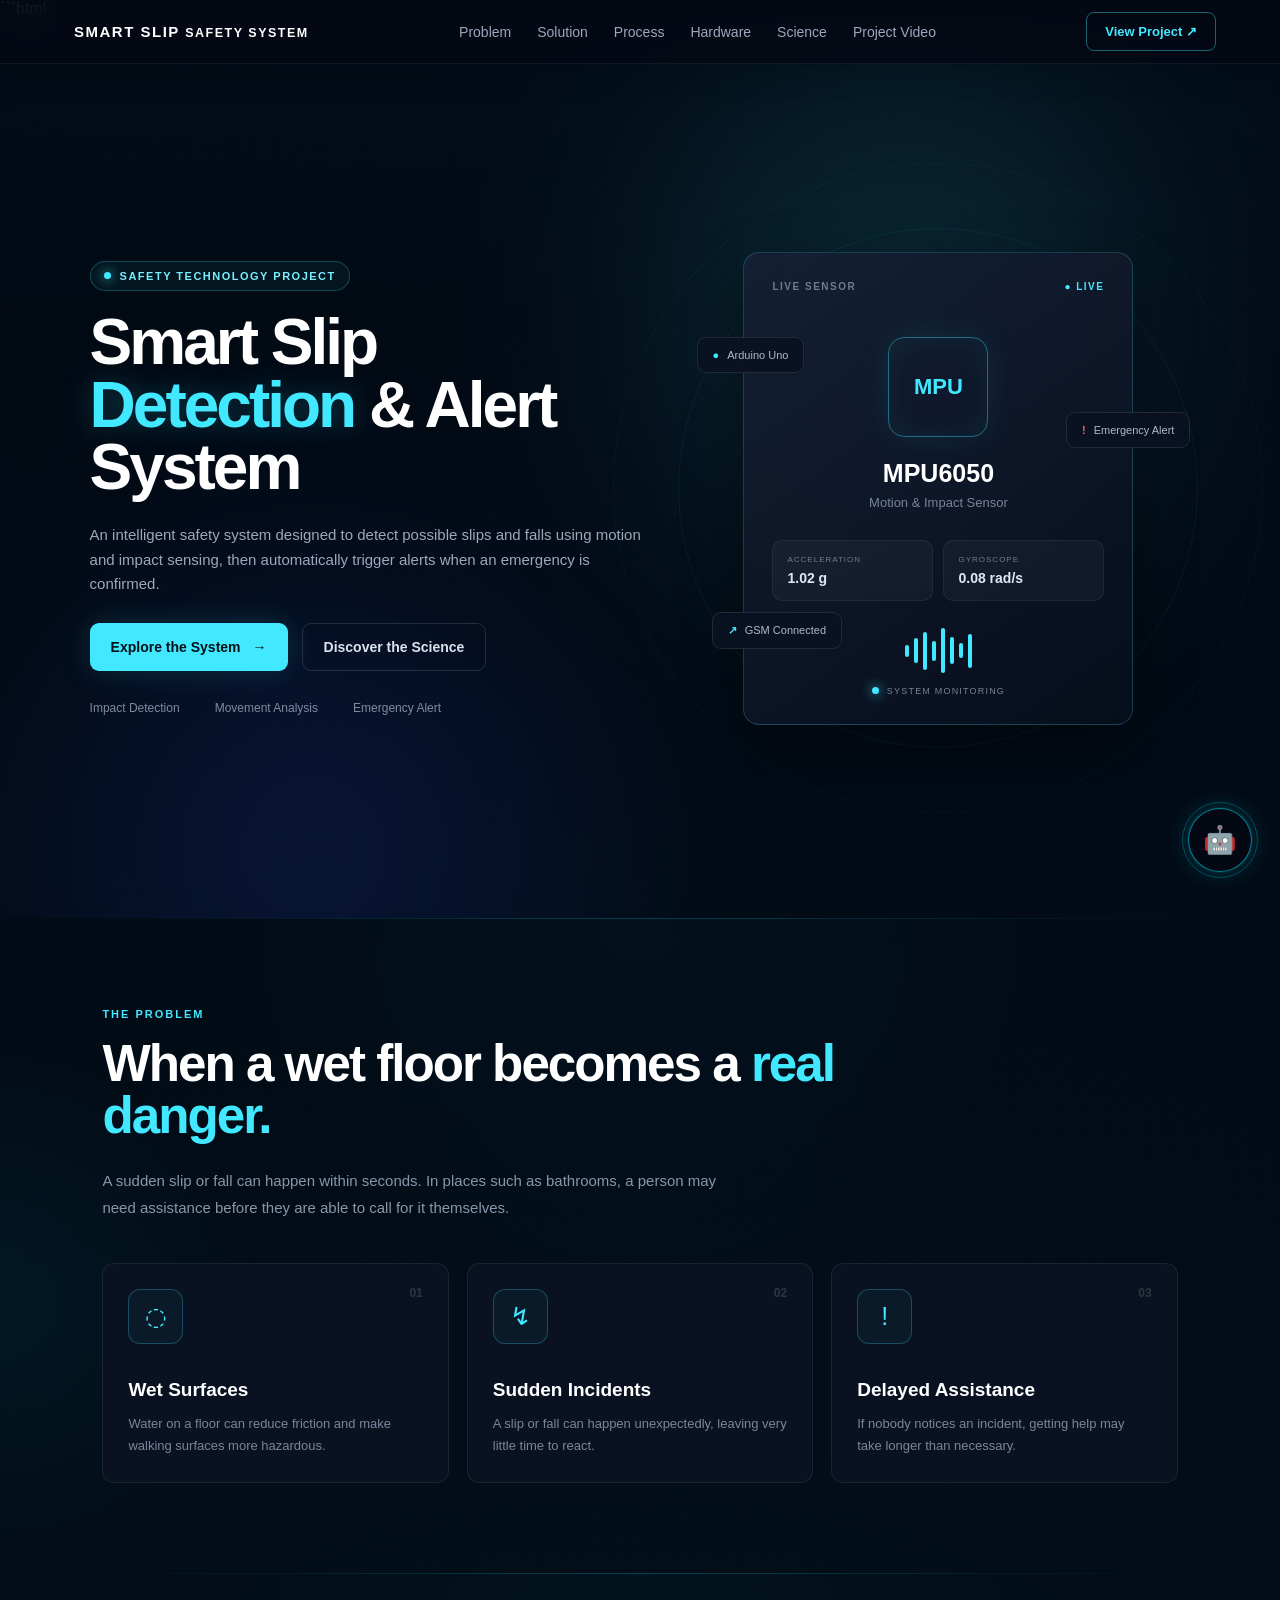
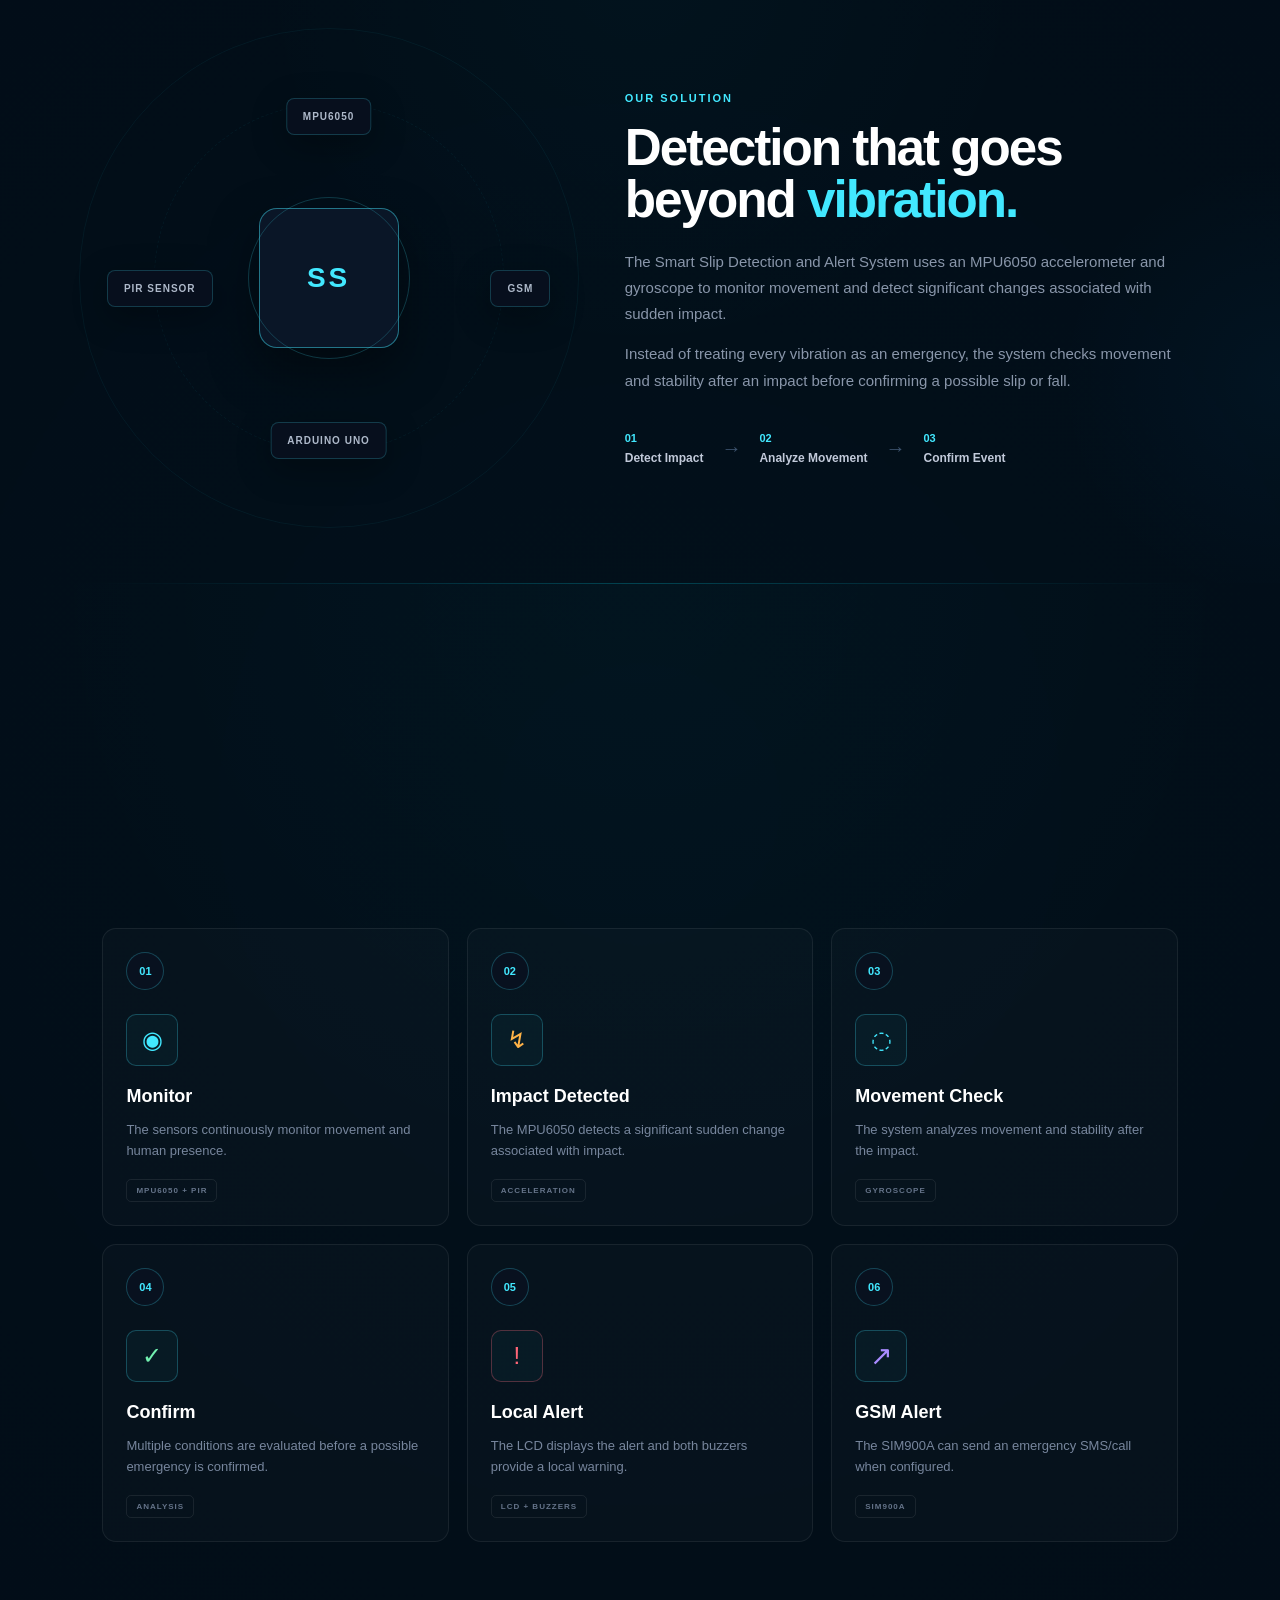
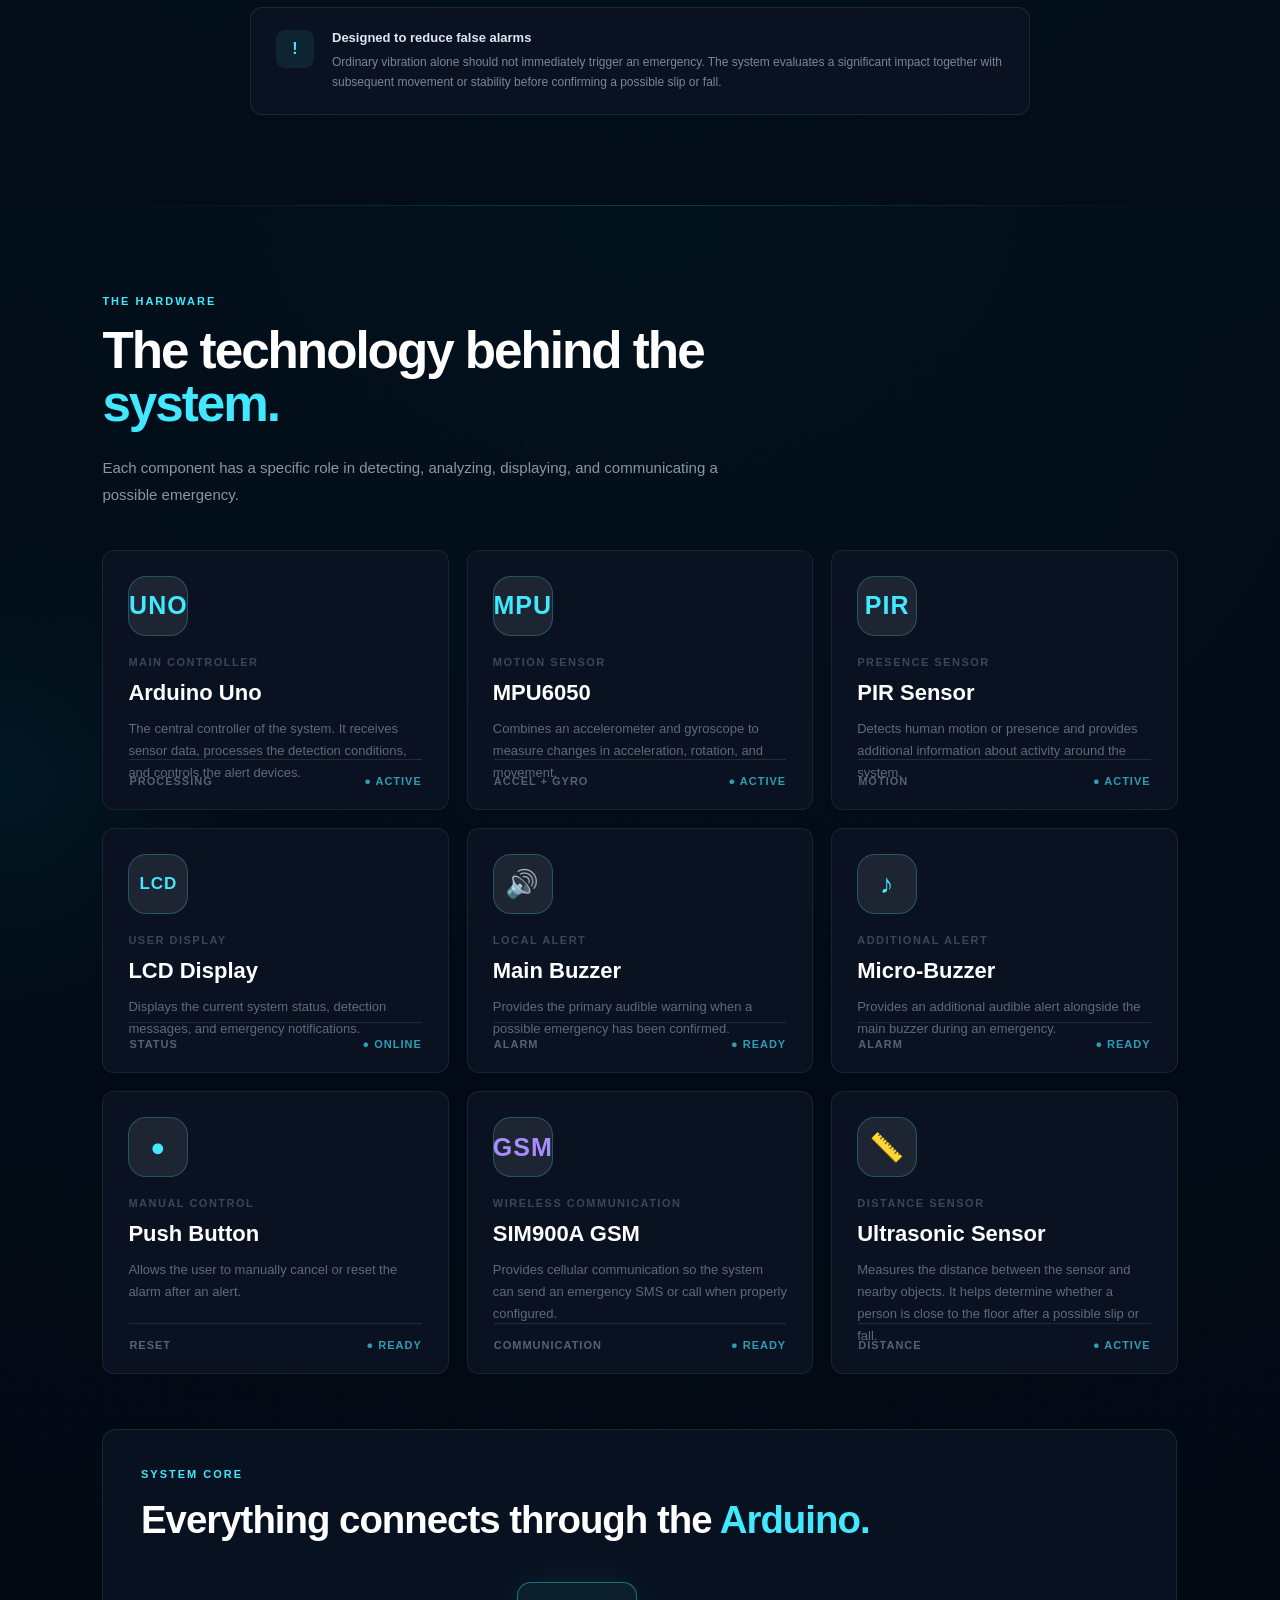
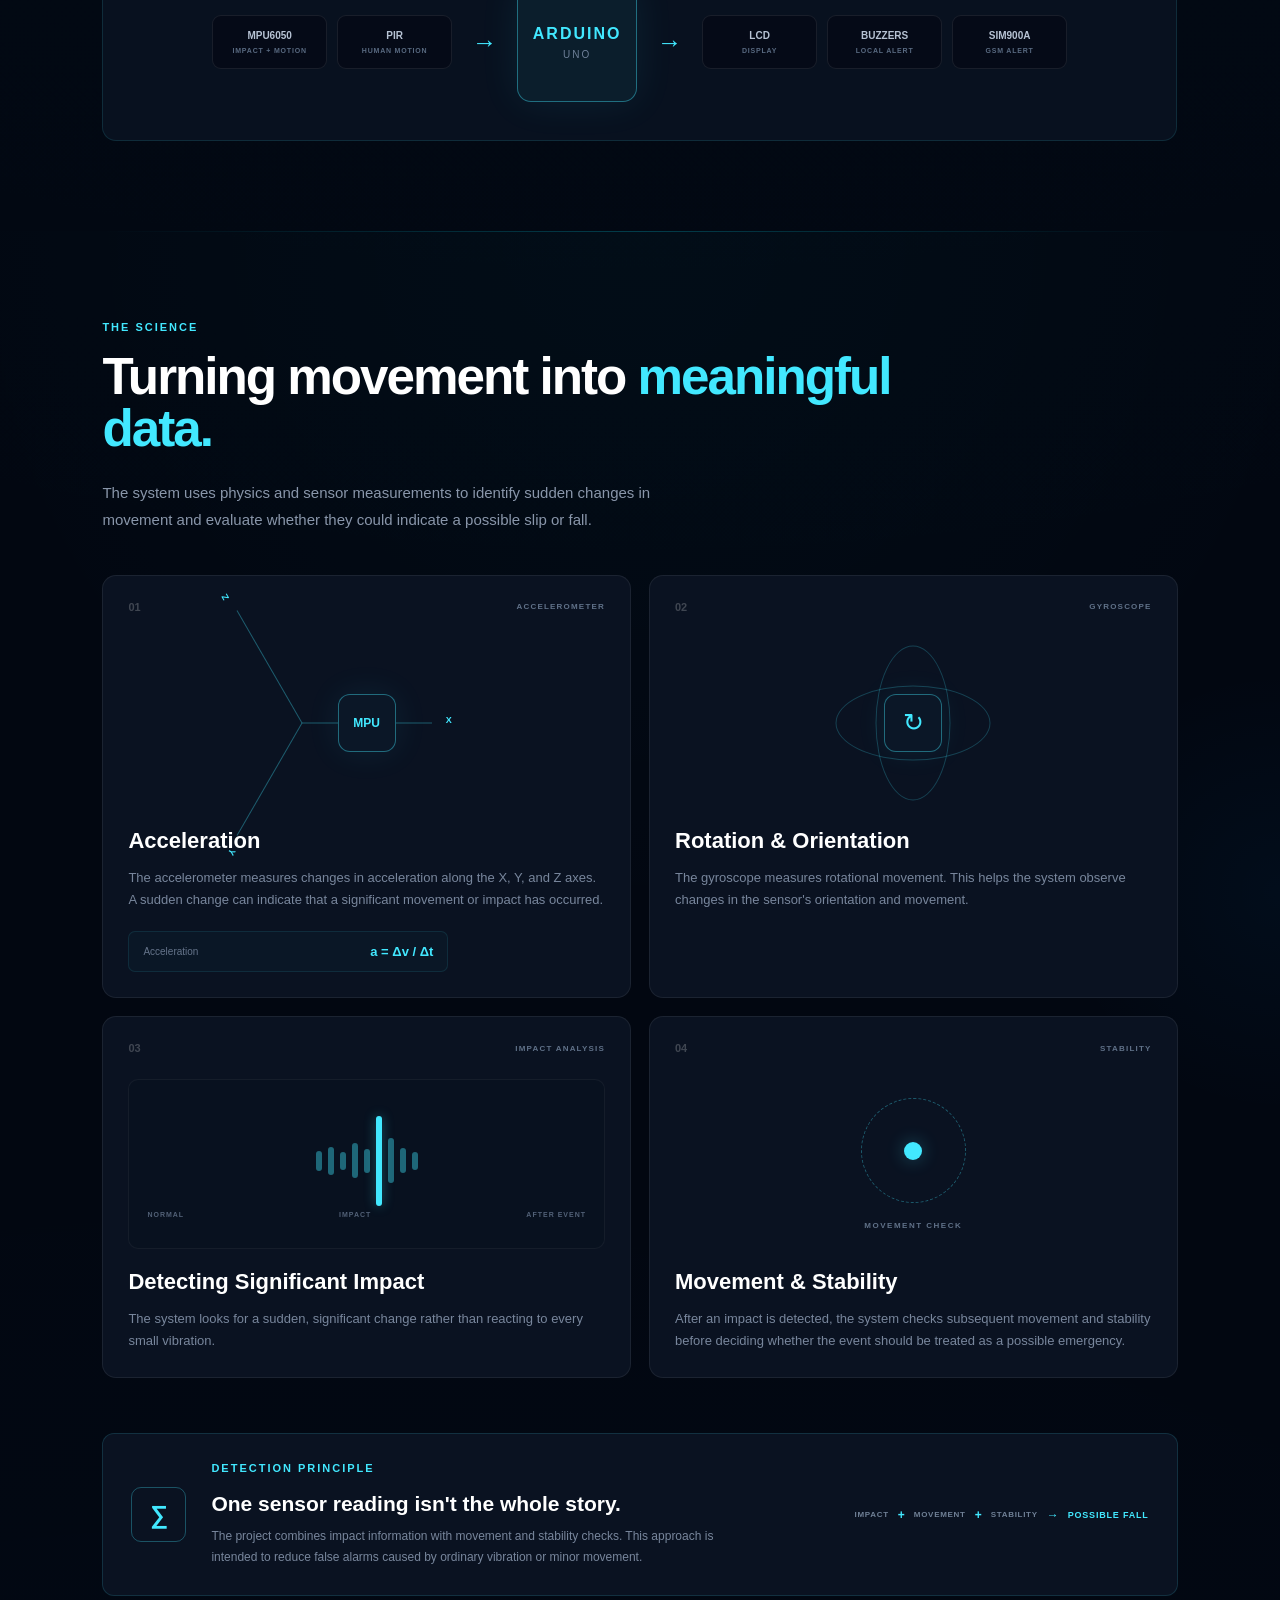
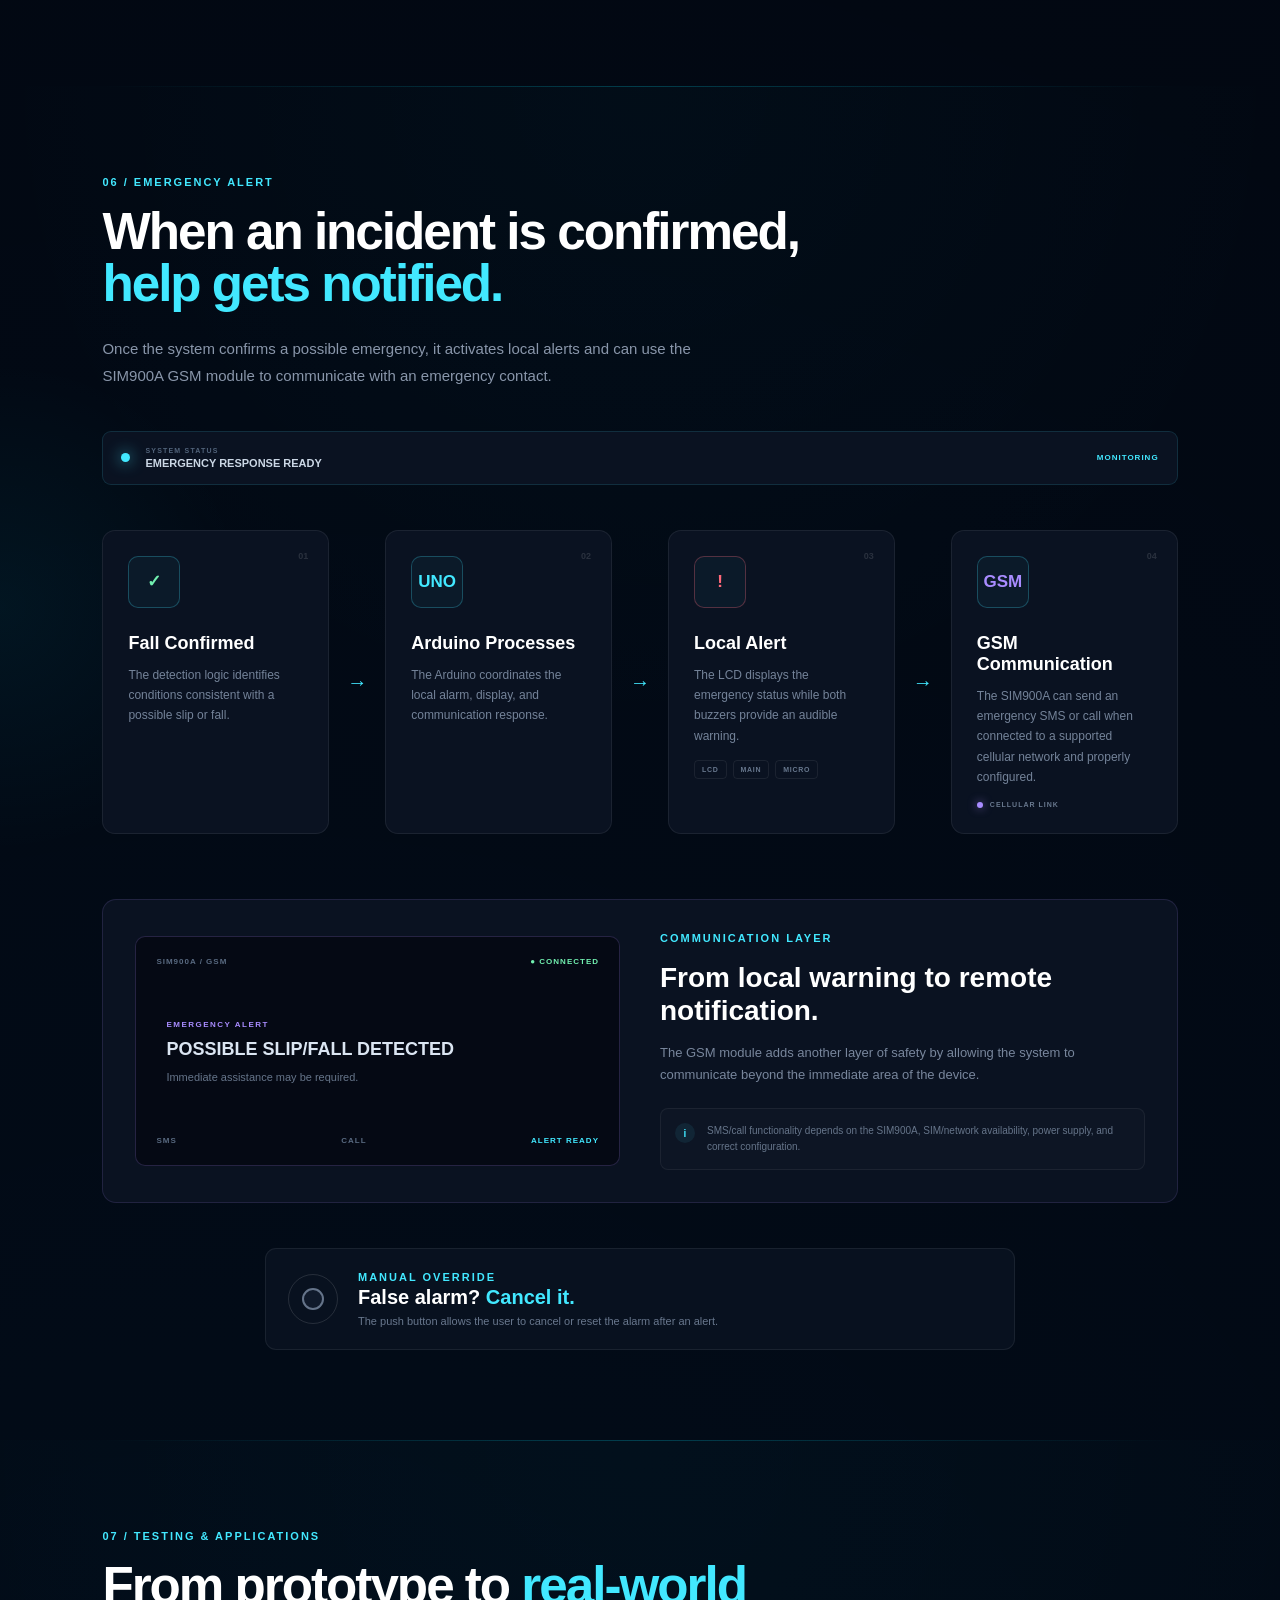
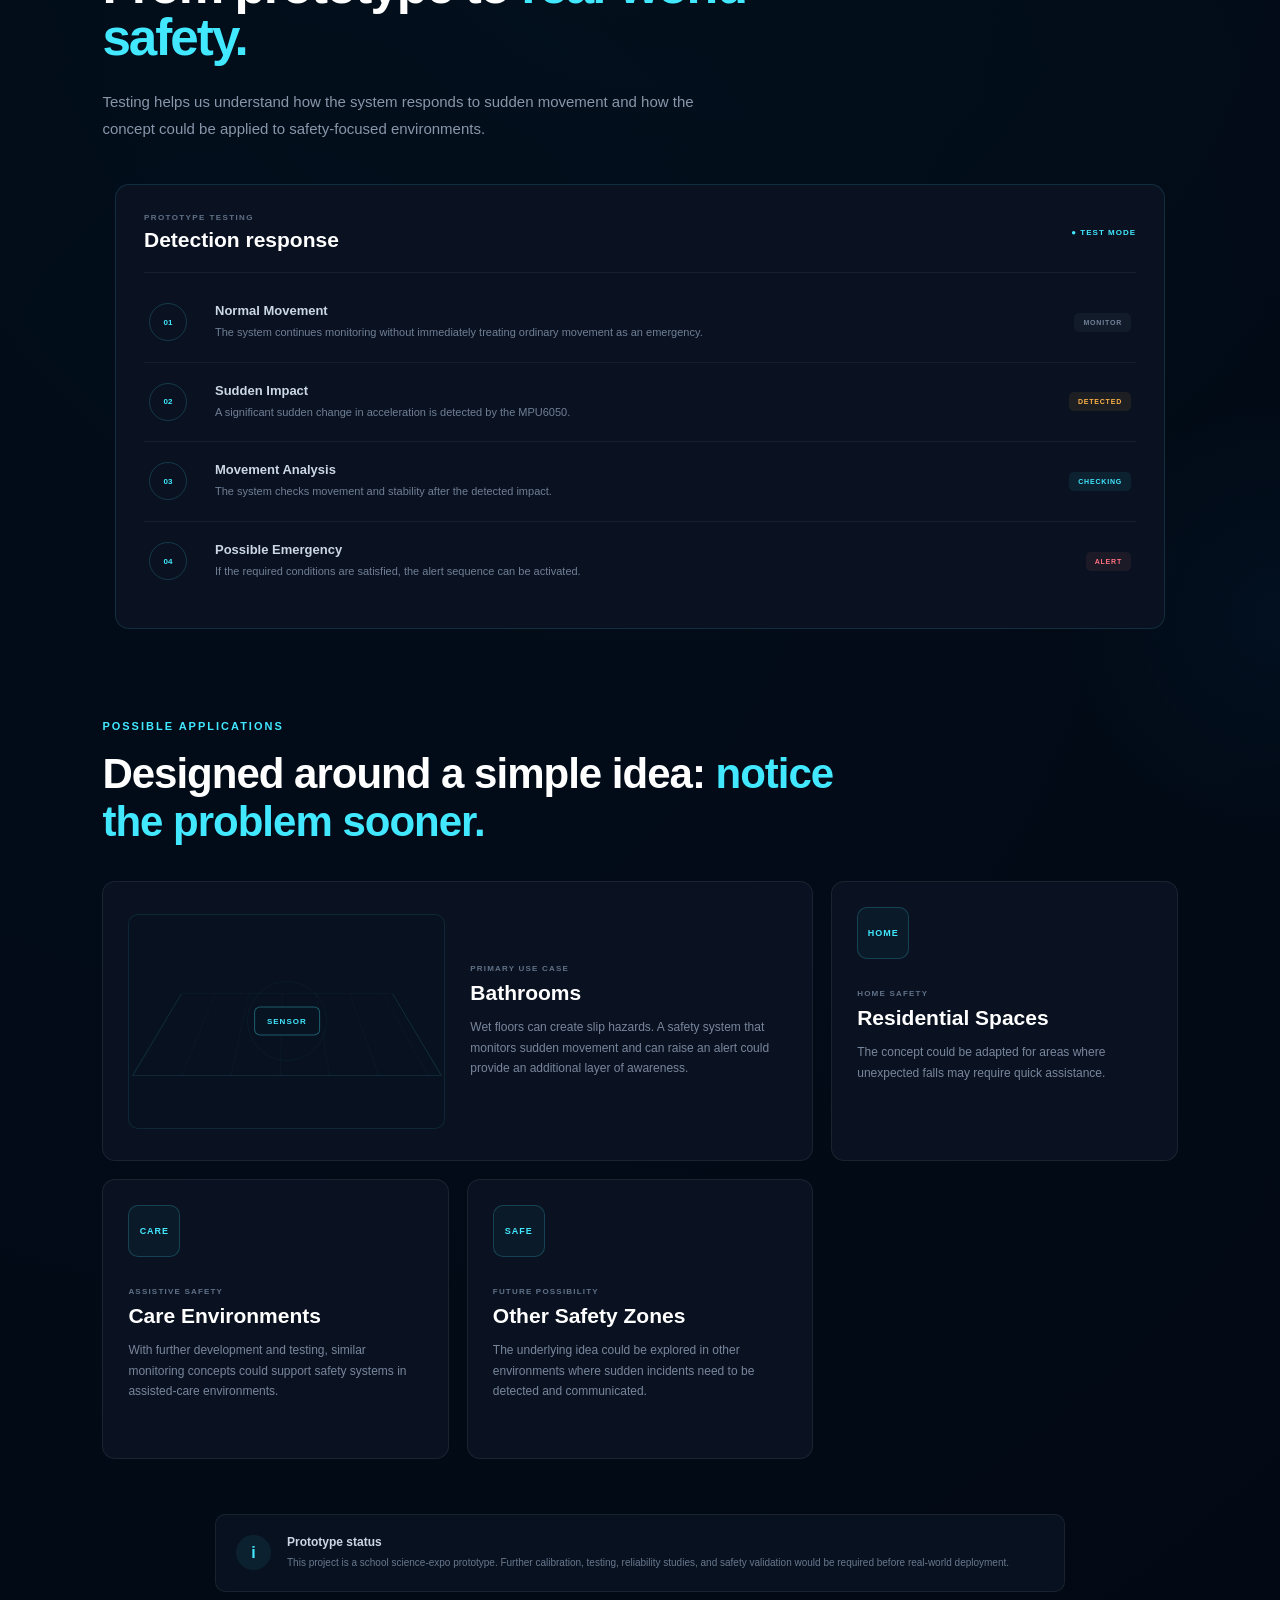
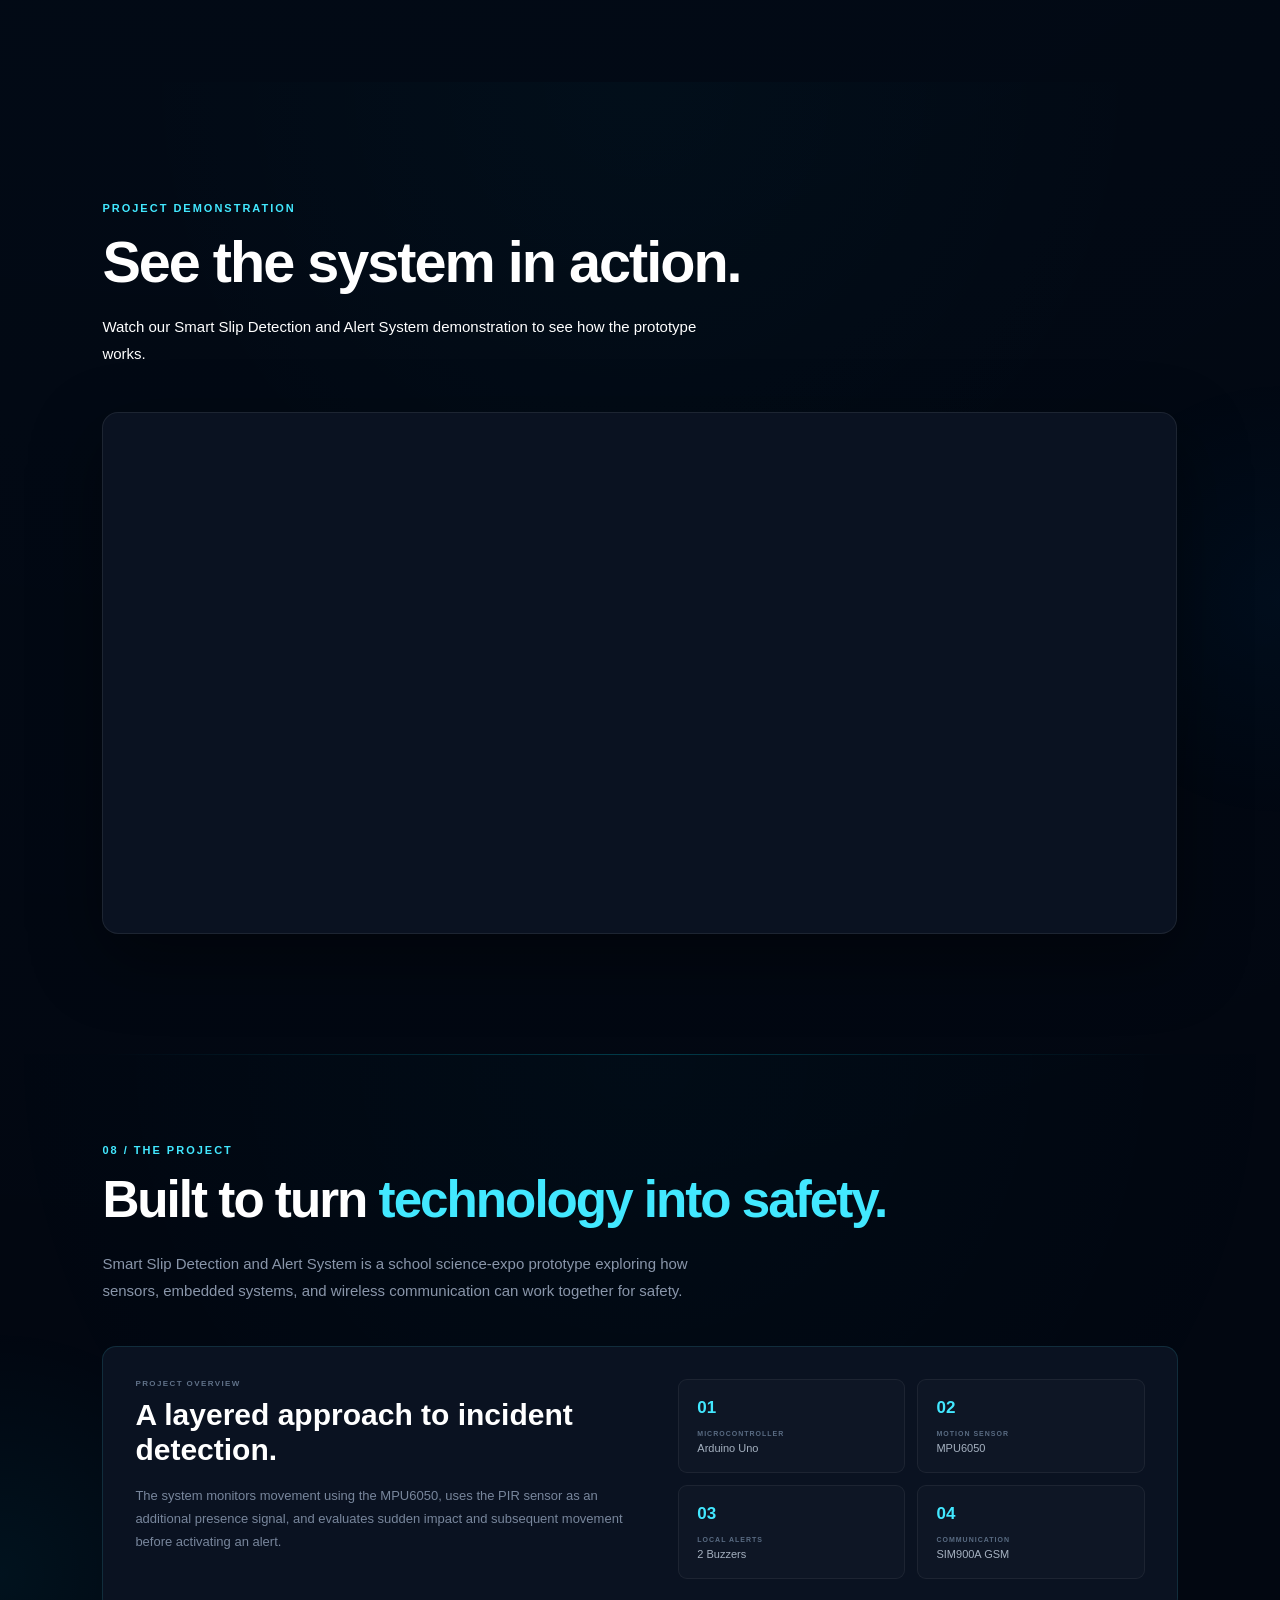
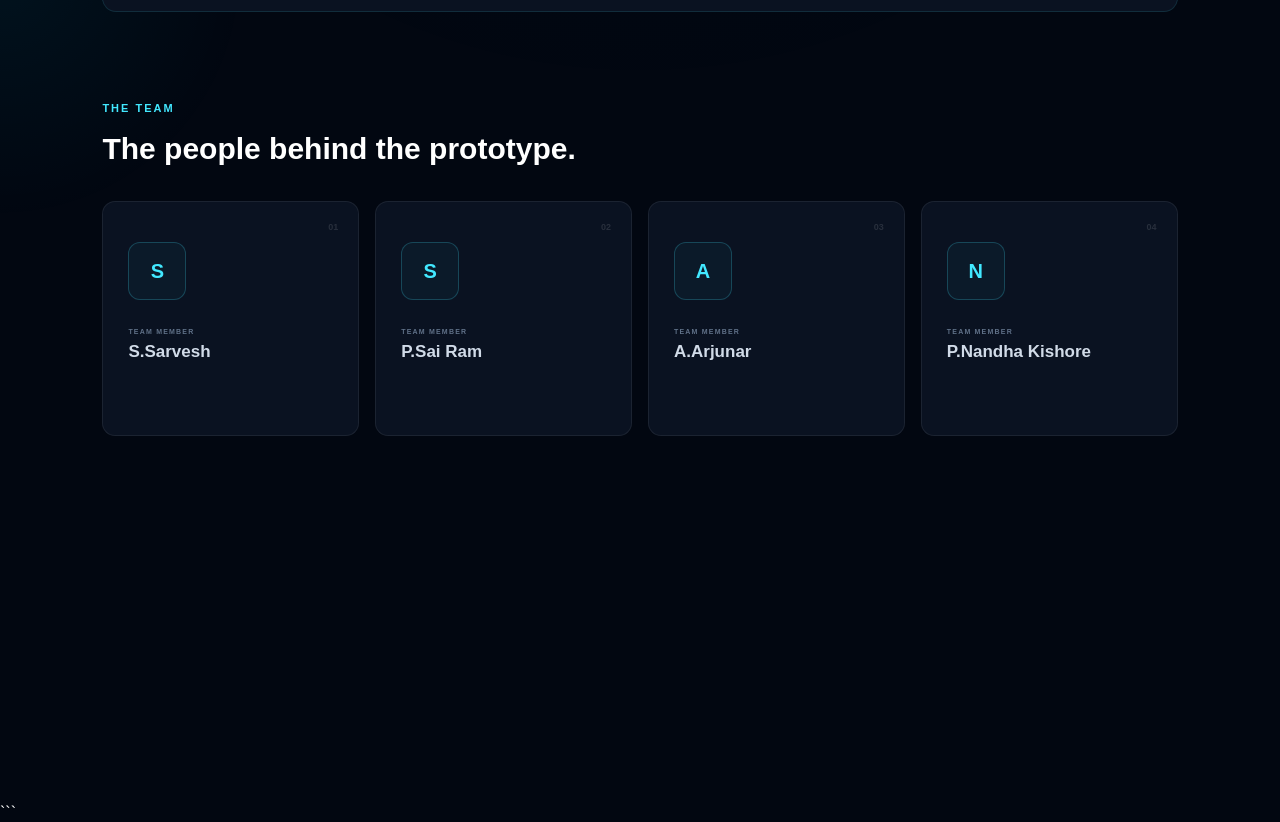
==== index.html @ 7e4adb25 "Add SlipBot fullscreen mode" ====
```html
<!DOCTYPE html>
<html lang="en">

<head>

    <meta charset="UTF-8">

    <meta
        name="viewport"
        content="width=device-width, initial-scale=1.0"
    >

    <title>
        Smart Slip Detection System | Arduino-Based Fall Detection
    </title>

    <meta
        name="description"
        content="Smart Slip Detection System is a school science-expo project using Arduino UNO, MPU6050, PIR, ultrasonic sensing, LCD, buzzers and GSM alerts to detect possible slips and falls."
    >

    <meta
        name="keywords"
        content="Smart Slip Detection System, slip detection, fall detection, Arduino project, MPU6050, science expo project"
    >

    <meta
        name="robots"
        content="index, follow"
    >

    <link
        rel="canonical"
        href="https://bharathisuresh2118-glitch.github.io/smart-slip-detection/"
    >

    <link
        rel="stylesheet"
        href="style.css"
    >

</head>


<body>


<!-- =====================================================
     NAVIGATION
===================================================== -->

<header class="navbar">

    <a
        href="#"
        class="nav-logo"
    >

        <span class="logo-mark">
            <span></span>
        </span>

        <span class="logo-text">

            SMART SLIP

            <small>
                SAFETY SYSTEM
            </small>

        </span>

    </a>


    <nav class="nav-links">

        <a href="#problem">
            Problem
        </a>

        <a href="#solution">
            Solution
        </a>

        <a href="#how-it-works">
            Process
        </a>

        <a href="#components">
            Hardware
        </a>

        <a href="#science">
            Science
        </a>

        <a href="#video">
            Project Video
        </a>

    </nav>


    <a
        href="#project"
        class="nav-button"
    >

        <span>
            View Project
        </span>

        <b>
            ↗
        </b>

    </a>

</header>



<!-- =====================================================
     MAIN
===================================================== -->

<main>


<!-- =====================================================
     HERO
===================================================== -->

<section class="hero">

    <div class="hero-glow glow-one"></div>

    <div class="hero-glow glow-two"></div>


    <div class="hero-content">


        <div class="status-badge">

            <span class="status-dot"></span>

            SAFETY TECHNOLOGY PROJECT

        </div>


        <h1>

            Smart Slip

            <span>
                Detection
            </span>

            & Alert System

        </h1>


        <p class="hero-description">

            An intelligent safety system designed to detect
            possible slips and falls using motion and impact
            sensing, then automatically trigger alerts when
            an emergency is confirmed.

        </p>


        <div class="hero-buttons">

            <a
                href="#how-it-works"
                class="primary-button"
            >

                Explore the System

                <span>
                    →
                </span>

            </a>


            <a
                href="#science"
                class="secondary-button"
            >

                Discover the Science

            </a>

        </div>


        <div class="hero-stats">

            <div class="stat">

                <span>
                    Impact Detection
                </span>

            </div>


            <div class="stat">

                <span>
                    Movement Analysis
                </span>

            </div>


            <div class="stat">

                <span>
                    Emergency Alert
                </span>

            </div>

        </div>

    </div>



    <!-- SYSTEM VISUAL -->

    <div class="system-visual">

        <div class="orbit orbit-one"></div>

        <div class="orbit orbit-two"></div>


        <div class="sensor-card">

            <div class="sensor-top">

                <span>
                    LIVE SENSOR
                </span>

                <span class="live-indicator">
                    ● LIVE
                </span>

            </div>


            <div class="sensor-icon">
                MPU
            </div>


            <h3>
                MPU6050
            </h3>


            <p>
                Motion & Impact Sensor
            </p>


            <div class="sensor-data">

                <div>

                    <span>
                        ACCELERATION
                    </span>

                    <strong>
                        1.02 g
                    </strong>

                </div>


                <div>

                    <span>
                        GYROSCOPE
                    </span>

                    <strong>
                        0.08 rad/s
                    </strong>

                </div>

            </div>


            <div class="signal">

                <span></span>
                <span></span>
                <span></span>
                <span></span>
                <span></span>
                <span></span>
                <span></span>
                <span></span>

            </div>


            <div class="sensor-status">

                <span class="status-dot"></span>

                SYSTEM MONITORING

            </div>

        </div>


        <div class="floating-chip chip-arduino">

            <span>
                ●
            </span>

            Arduino Uno

        </div>


        <div class="floating-chip chip-alert">

            <span>
                !
            </span>

            Emergency Alert

        </div>


        <div class="floating-chip chip-gsm">

            <span>
                ↗
            </span>

            GSM Connected

        </div>

    </div>

</section>



<!-- =====================================================
     PROBLEM
===================================================== -->

<section
    id="problem"
    class="problem-section"
>

    <div class="section-heading">

        <div class="section-label">
            THE PROBLEM
        </div>


        <h2>

            When a wet floor
            becomes a
            <span>real danger.</span>

        </h2>


        <p>

            A sudden slip or fall can happen within seconds.
            In places such as bathrooms, a person may need
            assistance before they are able to call for it
            themselves.

        </p>

    </div>


    <div class="problem-grid">


        <div class="problem-card">

            <div class="problem-number">
                01
            </div>

            <div class="problem-icon">
                ◌
            </div>

            <h3>
                Wet Surfaces
            </h3>

            <p>

                Water on a floor can reduce friction and make
                walking surfaces more hazardous.

            </p>

        </div>



        <div class="problem-card">

            <div class="problem-number">
                02
            </div>

            <div class="problem-icon">
                ↯
            </div>

            <h3>
                Sudden Incidents
            </h3>

            <p>

                A slip or fall can happen unexpectedly,
                leaving very little time to react.

            </p>

        </div>



        <div class="problem-card">

            <div class="problem-number">
                03
            </div>

            <div class="problem-icon">
                !
            </div>

            <h3>
                Delayed Assistance
            </h3>

            <p>

                If nobody notices an incident, getting help
                may take longer than necessary.

            </p>

        </div>

    </div>

</section>



<!-- =====================================================
     SOLUTION
===================================================== -->

<section
    id="solution"
    class="solution-section"
>


    <div class="solution-visual">

        <div class="solution-ring ring-large"></div>

        <div class="solution-ring ring-medium"></div>


        <div class="solution-core">

            <div class="core-pulse"></div>

            <span>
                SS
            </span>

        </div>


        <div class="solution-node node-top">
            MPU6050
        </div>

        <div class="solution-node node-left">
            PIR SENSOR
        </div>

        <div class="solution-node node-right">
            GSM
        </div>

        <div class="solution-node node-bottom">
            ARDUINO UNO
        </div>

    </div>



    <div class="solution-content">

        <div class="section-label">
            OUR SOLUTION
        </div>


        <h2>

            Detection that goes
            beyond
            <span>vibration.</span>

        </h2>


        <p>

            The Smart Slip Detection and Alert System uses
            an MPU6050 accelerometer and gyroscope to monitor
            movement and detect significant changes associated
            with sudden impact.

        </p>


        <p>

            Instead of treating every vibration as an emergency,
            the system checks movement and stability after an
            impact before confirming a possible slip or fall.

        </p>


        <div class="solution-flow">

            <div>

                <strong>
                    01
                </strong>

                <span>
                    Detect Impact
                </span>

            </div>


            <div class="flow-arrow">
                →
            </div>


            <div>

                <strong>
                    02
                </strong>

                <span>
                    Analyze Movement
                </span>

            </div>


            <div class="flow-arrow">
                →
            </div>


            <div>

                <strong>
                    03
                </strong>

                <span>
                    Confirm Event
                </span>

            </div>

        </div>

    </div>

</section>



<!-- =====================================================
     HOW IT WORKS
===================================================== -->

<section
    id="how-it-works"
    class="how-section"
>


    <div class="how-heading">

        <div class="section-label">
            HOW IT WORKS
        </div>


        <h2>

            From sudden impact
            to
            <span>emergency alert.</span>

        </h2>


        <p>

            The system follows a multi-stage detection process
            instead of treating every movement or vibration as
            a possible fall.

        </p>

    </div>



    <div class="detection-pipeline">


        <div class="detection-step active">

            <div class="step-top">

                <span>
                    01
                </span>

                <div class="step-line"></div>

            </div>


            <div class="step-icon">
                ◉
            </div>


            <h3>
                Monitor
            </h3>


            <p>

                The sensors continuously monitor
                movement and human presence.

            </p>


            <div class="step-sensor">
                MPU6050 + PIR
            </div>

        </div>



        <div class="detection-step">

            <div class="step-top">

                <span>
                    02
                </span>

                <div class="step-line"></div>

            </div>


            <div class="step-icon impact-icon">
                ↯
            </div>


            <h3>
                Impact Detected
            </h3>


            <p>

                The MPU6050 detects a significant
                sudden change associated with impact.

            </p>


            <div class="step-sensor">
                ACCELERATION
            </div>

        </div>



        <div class="detection-step">

            <div class="step-top">

                <span>
                    03
                </span>

                <div class="step-line"></div>

            </div>


            <div class="step-icon">
                ◌
            </div>


            <h3>
                Movement Check
            </h3>


            <p>

                The system analyzes movement and
                stability after the impact.

            </p>


            <div class="step-sensor">
                GYROSCOPE
            </div>

        </div>



        <div class="detection-step">

            <div class="step-top">

                <span>
                    04
                </span>

                <div class="step-line"></div>

            </div>


            <div class="step-icon confirm-icon">
                ✓
            </div>


            <h3>
                Confirm
            </h3>


            <p>

                Multiple conditions are evaluated
                before a possible emergency is confirmed.

            </p>


            <div class="step-sensor">
                ANALYSIS
            </div>

        </div>



        <div class="detection-step">

            <div class="step-top">

                <span>
                    05
                </span>

                <div class="step-line"></div>

            </div>


            <div class="step-icon alert-icon">
                !
            </div>


            <h3>
                Local Alert
            </h3>


            <p>

                The LCD displays the alert and
                both buzzers provide a local warning.

            </p>


            <div class="step-sensor">
                LCD + BUZZERS
            </div>

        </div>



        <div class="detection-step last-step">

            <div class="step-top">

                <span>
                    06
                </span>

            </div>


            <div class="step-icon gsm-icon">
                ↗
            </div>


            <h3>
                GSM Alert
            </h3>


            <p>

                The SIM900A can send an emergency
                SMS/call when configured.

            </p>


            <div class="step-sensor">
                SIM900A
            </div>

        </div>

    </div>



    <div class="detection-principle">

        <div class="principle-icon">
            !
        </div>


        <div>

            <strong>
                Designed to reduce false alarms
            </strong>


            <p>

                Ordinary vibration alone should not immediately
                trigger an emergency. The system evaluates a
                significant impact together with subsequent
                movement or stability before confirming a
                possible slip or fall.

            </p>

        </div>

    </div>

</section>



<!-- =====================================================
     HARDWARE
===================================================== -->

<section
    id="components"
    class="hardware-section"
>


    <div class="hardware-heading">

        <div class="section-label">
            THE HARDWARE
        </div>


        <h2>

            The technology
            behind the
            <span>system.</span>

        </h2>


        <p>

            Each component has a specific role in detecting,
            analyzing, displaying, and communicating a possible
            emergency.

        </p>

    </div>



    <div class="hardware-grid">


        <!-- ARDUINO -->

        <article class="hardware-card">

            <div class="hardware-number">
                01
            </div>


            <div class="hardware-icon arduino-icon">
                UNO
            </div>


            <div class="hardware-tag">
                MAIN CONTROLLER
            </div>


            <h3>
                Arduino Uno
            </h3>


            <p>

                The central controller of the system. It receives
                sensor data, processes the detection conditions,
                and controls the alert devices.

            </p>


            <div class="hardware-footer">

                <span>
                    PROCESSING
                </span>

                <span>
                    ● ACTIVE
                </span>

            </div>

        </article>



        <!-- MPU -->

        <article class="hardware-card">

            <div class="hardware-number">
                02
            </div>


            <div class="hardware-icon">
                MPU
            </div>


            <div class="hardware-tag">
                MOTION SENSOR
            </div>


            <h3>
                MPU6050
            </h3>


            <p>

                Combines an accelerometer and gyroscope to
                measure changes in acceleration, rotation,
                and movement.

            </p>


            <div class="hardware-footer">

                <span>
                    ACCEL + GYRO
                </span>

                <span>
                    ● ACTIVE
                </span>

            </div>

        </article>



        <!-- PIR -->

        <article class="hardware-card">

            <div class="hardware-number">
                03
            </div>


            <div class="hardware-icon">
                PIR
            </div>


            <div class="hardware-tag">
                PRESENCE SENSOR
            </div>


            <h3>
                PIR Sensor
            </h3>


            <p>

                Detects human motion or presence and provides
                additional information about activity around
                the system.

            </p>


            <div class="hardware-footer">

                <span>
                    MOTION
                </span>

                <span>
                    ● ACTIVE
                </span>

            </div>

        </article>



        <!-- LCD -->

        <article class="hardware-card">

            <div class="hardware-number">
                04
            </div>


            <div class="hardware-icon lcd-icon">
                LCD
            </div>


            <div class="hardware-tag">
                USER DISPLAY
            </div>


            <h3>
                LCD Display
            </h3>


            <p>

                Displays the current system status, detection
                messages, and emergency notifications.

            </p>


            <div class="hardware-footer">

                <span>
                    STATUS
                </span>

                <span>
                    ● ONLINE
                </span>

            </div>

        </article>



        <!-- MAIN BUZZER -->

        <article class="hardware-card">

            <div class="hardware-number">
                05
            </div>


            <div class="hardware-icon buzzer-icon">
                🔊
            </div>


            <div class="hardware-tag">
                LOCAL ALERT
            </div>


            <h3>
                Main Buzzer
            </h3>


            <p>

                Provides the primary audible warning when
                a possible emergency has been confirmed.

            </p>


            <div class="hardware-footer">

                <span>
                    ALARM
                </span>

                <span>
                    ● READY
                </span>

            </div>

        </article>



        <!-- MICRO BUZZER -->

        <article class="hardware-card">

            <div class="hardware-number">
                06
            </div>


            <div class="hardware-icon buzzer-icon">
                ♪
            </div>


            <div class="hardware-tag">
                ADDITIONAL ALERT
            </div>


            <h3>
                Micro-Buzzer
            </h3>


            <p>

                Provides an additional audible alert alongside
                the main buzzer during an emergency.

            </p>


            <div class="hardware-footer">

                <span>
                    ALARM
                </span>

                <span>
                    ● READY
                </span>

            </div>

        </article>



        <!-- BUTTON -->

        <article class="hardware-card">

            <div class="hardware-number">
                07
            </div>


            <div class="hardware-icon button-icon">
                ●
            </div>


            <div class="hardware-tag">
                MANUAL CONTROL
            </div>


            <h3>
                Push Button
            </h3>


            <p>

                Allows the user to manually cancel or reset
                the alarm after an alert.

            </p>


            <div class="hardware-footer">

                <span>
                    RESET
                </span>

                <span>
                    ● READY
                </span>

            </div>

        </article>



        <!-- GSM -->

        <article class="hardware-card gsm-card">

            <div class="hardware-number">
                08
            </div>


            <div class="hardware-icon gsm-hardware-icon">
                GSM
            </div>


            <div class="hardware-tag">
                WIRELESS COMMUNICATION
            </div>


            <h3>
                SIM900A GSM
            </h3>


            <p>

                Provides cellular communication so the system
                can send an emergency SMS or call when properly
                configured.

            </p>


            <div class="hardware-footer">

                <span>
                    COMMUNICATION
                </span>

                <span>
                    ● READY
                </span>

            </div>

        </article>



        <!-- ULTRASONIC -->

        <article class="hardware-card">

            <div class="hardware-number">
                09
            </div>


            <div class="hardware-icon ultrasonic-icon">
                📏
            </div>


            <div class="hardware-tag">
                DISTANCE SENSOR
            </div>


            <h3>
                Ultrasonic Sensor
            </h3>


            <p>

                Measures the distance between the sensor and
                nearby objects. It helps determine whether a
                person is close to the floor after a possible
                slip or fall.

            </p>


            <div class="hardware-footer">

                <span>
                    DISTANCE
                </span>

                <span>
                    ● ACTIVE
                </span>

            </div>

        </article>

    </div>



    <!-- SYSTEM CORE -->

    <div class="hardware-core">


        <div class="core-heading">

            <div class="section-label">
                SYSTEM CORE
            </div>


            <h3>

                Everything connects
                through the
                <span>Arduino.</span>

            </h3>

        </div>


        <div class="core-flow">


            <div class="core-group sensors-group">

                <div class="core-item">

                    MPU6050

                    <small>
                        IMPACT + MOTION
                    </small>

                </div>


                <div class="core-item">

                    PIR

                    <small>
                        HUMAN MOTION
                    </small>

                </div>

            </div>


            <div class="core-arrow">
                →
            </div>


            <div class="core-controller">

                <strong>
                    ARDUINO
                </strong>

                <span>
                    UNO
                </span>

            </div>


            <div class="core-arrow">
                →
            </div>


            <div class="core-group output-group">

                <div class="core-item">

                    LCD

                    <small>
                        DISPLAY
                    </small>

                </div>


                <div class="core-item">

                    BUZZERS

                    <small>
                        LOCAL ALERT
                    </small>

                </div>


                <div class="core-item">

                    SIM900A

                    <small>
                        GSM ALERT
                    </small>

                </div>

            </div>

        </div>

    </div>

</section>



<!-- =====================================================
     SCIENCE
===================================================== -->

<section
    id="science"
    class="science-section"
>


    <div class="science-heading">

        <div class="section-label">
            THE SCIENCE
        </div>


        <h2>

            Turning movement
            into
            <span>meaningful data.</span>

        </h2>


        <p>

            The system uses physics and sensor measurements to
            identify sudden changes in movement and evaluate
            whether they could indicate a possible slip or fall.

        </p>

    </div>



    <div class="science-grid">


        <!-- ACCELERATION -->

        <article class="science-card large-science-card">

            <div class="science-card-top">

                <span class="science-index">
                    01
                </span>

                <span class="science-category">
                    ACCELEROMETER
                </span>

            </div>


            <div class="axis-visual">

                <div class="axis axis-x">
                    <span>X</span>
                </div>

                <div class="axis axis-y">
                    <span>Y</span>
                </div>

                <div class="axis axis-z">
                    <span>Z</span>
                </div>

                <div class="axis-center">
                    MPU
                </div>

            </div>


            <h3>
                Acceleration
            </h3>


            <p>

                The accelerometer measures changes in acceleration
                along the X, Y, and Z axes. A sudden change can
                indicate that a significant movement or impact
                has occurred.

            </p>


            <div class="science-equation">

                <span>
                    Acceleration
                </span>

                <strong>
                    a = Δv / Δt
                </strong>

            </div>

        </article>



        <!-- GYROSCOPE -->

        <article class="science-card">

            <div class="science-card-top">

                <span class="science-index">
                    02
                </span>

                <span class="science-category">
                    GYROSCOPE
                </span>

            </div>


            <div class="gyro-visual">

                <div class="gyro-ring ring-a"></div>

                <div class="gyro-ring ring-b"></div>

                <div class="gyro-core">
                    ↻
                </div>

            </div>


            <h3>
                Rotation & Orientation
            </h3>


            <p>

                The gyroscope measures rotational movement.
                This helps the system observe changes in the
                sensor's orientation and movement.

            </p>

        </article>



        <!-- IMPACT -->

        <article class="science-card impact-science-card">

            <div class="science-card-top">

                <span class="science-index">
                    03
                </span>

                <span class="science-category">
                    IMPACT ANALYSIS
                </span>

            </div>


            <div class="impact-graph">

                <div class="graph-line">

                    <span></span>
                    <span></span>
                    <span></span>
                    <span></span>
                    <span></span>
                    <span class="impact-peak"></span>
                    <span></span>
                    <span></span>
                    <span></span>

                </div>


                <div class="graph-labels">

                    <span>
                        NORMAL
                    </span>

                    <span>
                        IMPACT
                    </span>

                    <span>
                        AFTER EVENT
                    </span>

                </div>

            </div>


            <h3>
                Detecting Significant Impact
            </h3>


            <p>

                The system looks for a sudden, significant change
                rather than reacting to every small vibration.

            </p>

        </article>



        <!-- STABILITY -->

        <article class="science-card">

            <div class="science-card-top">

                <span class="science-index">
                    04
                </span>

                <span class="science-category">
                    STABILITY
                </span>

            </div>


            <div class="stability-visual">

                <div class="stability-circle">

                    <div></div>

                </div>


                <span class="stable-label">
                    MOVEMENT CHECK
                </span>

            </div>


            <h3>
                Movement & Stability
            </h3>


            <p>

                After an impact is detected, the system checks
                subsequent movement and stability before deciding
                whether the event should be treated as a possible
                emergency.

            </p>

        </article>

    </div>



    <div class="science-principle">

        <div class="principle-symbol">
            ∑
        </div>


        <div class="science-principle-content">

            <div class="section-label">
                DETECTION PRINCIPLE
            </div>


            <h3>

                One sensor reading isn't
                the whole story.

            </h3>


            <p>

                The project combines impact information with
                movement and stability checks. This approach is
                intended to reduce false alarms caused by ordinary
                vibration or minor movement.

            </p>

        </div>


        <div class="principle-flow">

            <span>
                IMPACT
            </span>

            <b>
                +
            </b>

            <span>
                MOVEMENT
            </span>

            <b>
                +
            </b>

            <span>
                STABILITY
            </span>

            <b>
                →
            </b>

            <strong>
                POSSIBLE FALL
            </strong>

        </div>

    </div>

</section>



<!-- =====================================================
     EMERGENCY
===================================================== -->

<section
    id="emergency"
    class="emergency-section"
>


    <div class="emergency-heading">

        <div class="section-label">
            06 / EMERGENCY ALERT
        </div>


        <h2>

            When an incident is confirmed,
            <span>help gets notified.</span>

        </h2>


        <p>

            Once the system confirms a possible emergency,
            it activates local alerts and can use the SIM900A
            GSM module to communicate with an emergency contact.

        </p>

    </div>



    <div class="alert-status">

        <div class="status-indicator"></div>


        <div>

            <span class="status-label">
                SYSTEM STATUS
            </span>

            <strong>
                EMERGENCY RESPONSE READY
            </strong>

        </div>


        <div class="status-pulse">
            MONITORING
        </div>

    </div>



    <div class="emergency-flow">


        <div class="emergency-stage">

            <div class="emergency-icon confirm-stage-icon">
                ✓
            </div>

            <span class="emergency-stage-number">
                01
            </span>

            <h3>
                Fall Confirmed
            </h3>

            <p>

                The detection logic identifies conditions
                consistent with a possible slip or fall.

            </p>

        </div>


        <div class="emergency-connector">
            →
        </div>


        <div class="emergency-stage">

            <div class="emergency-icon arduino-stage-icon">
                UNO
            </div>

            <span class="emergency-stage-number">
                02
            </span>

            <h3>
                Arduino Processes
            </h3>

            <p>

                The Arduino coordinates the local alarm,
                display, and communication response.

            </p>

        </div>


        <div class="emergency-connector">
            →
        </div>


        <div class="emergency-stage local-stage">

            <div class="emergency-icon alert-stage-icon">
                !
            </div>

            <span class="emergency-stage-number">
                03
            </span>

            <h3>
                Local Alert
            </h3>

            <p>

                The LCD displays the emergency status while
                both buzzers provide an audible warning.

            </p>


            <div class="alert-mini-row">

                <span>
                    LCD
                </span>

                <span>
                    MAIN
                </span>

                <span>
                    MICRO
                </span>

            </div>

        </div>


        <div class="emergency-connector">
            →
        </div>


        <div class="emergency-stage gsm-stage">

            <div class="emergency-icon gsm-stage-icon">
                GSM
            </div>

            <span class="emergency-stage-number">
                04
            </span>

            <h3>
                GSM Communication
            </h3>

            <p>

                The SIM900A can send an emergency SMS or call
                when connected to a supported cellular network
                and properly configured.

            </p>


            <div class="network-status">

                <span class="network-dot"></span>

                CELLULAR LINK

            </div>

        </div>

    </div>



    <div class="communication-panel">


        <div class="communication-screen">

            <div class="screen-top">

                <span>
                    SIM900A / GSM
                </span>

                <span>
                    ● CONNECTED
                </span>

            </div>


            <div class="screen-message">

                <span class="message-time">
                    EMERGENCY ALERT
                </span>

                <strong>
                    POSSIBLE SLIP/FALL DETECTED
                </strong>

                <p>
                    Immediate assistance may be required.
                </p>

            </div>


            <div class="screen-bottom">

                <span>
                    SMS
                </span>

                <span>
                    CALL
                </span>

                <span>
                    ALERT READY
                </span>

            </div>

        </div>



        <div class="communication-info">

            <div class="section-label">
                COMMUNICATION LAYER
            </div>


            <h3>

                From local warning
                to remote notification.

            </h3>


            <p>

                The GSM module adds another layer of safety by
                allowing the system to communicate beyond the
                immediate area of the device.

            </p>


            <div class="communication-note">

                <span>
                    i
                </span>


                <p>

                    SMS/call functionality depends on the SIM900A,
                    SIM/network availability, power supply, and
                    correct configuration.

                </p>

            </div>

        </div>

    </div>



    <div class="cancel-panel">

        <div class="cancel-button-visual">
            <span></span>
        </div>


        <div>

            <span class="section-label">
                MANUAL OVERRIDE
            </span>


            <h3>

                False alarm?
                <span>Cancel it.</span>

            </h3>


            <p>

                The push button allows the user to cancel or
                reset the alarm after an alert.

            </p>

        </div>

    </div>

</section>



<!-- =====================================================
     TESTING
===================================================== -->

<section
    id="testing"
    class="testing-section"
>


    <div class="testing-heading">

        <div class="section-label">
            07 / TESTING & APPLICATIONS
        </div>


        <h2>

            From prototype
            to
            <span>real-world safety.</span>

        </h2>


        <p>

            Testing helps us understand how the system responds
            to sudden movement and how the concept could be
            applied to safety-focused environments.

        </p>

    </div>



    <div class="testing-dashboard">


        <div class="dashboard-header">

            <div>

                <span class="dashboard-label">
                    PROTOTYPE TESTING
                </span>

                <h3>
                    Detection response
                </h3>

            </div>


            <div class="dashboard-status">
                ● TEST MODE
            </div>

        </div>



        <div class="test-sequence">


            <div class="test-item">

                <div class="test-marker">
                    01
                </div>


                <div class="test-content">

                    <strong>
                        Normal Movement
                    </strong>

                    <p>

                        The system continues monitoring without
                        immediately treating ordinary movement
                        as an emergency.

                    </p>

                </div>


                <div class="test-result normal-result">
                    MONITOR
                </div>

            </div>



            <div class="test-item">

                <div class="test-marker">
                    02
                </div>


                <div class="test-content">

                    <strong>
                        Sudden Impact
                    </strong>

                    <p>

                        A significant sudden change in acceleration
                        is detected by the MPU6050.

                    </p>

                </div>


                <div class="test-result impact-result">
                    DETECTED
                </div>

            </div>



            <div class="test-item">

                <div class="test-marker">
                    03
                </div>


                <div class="test-content">

                    <strong>
                        Movement Analysis
                    </strong>

                    <p>

                        The system checks movement and stability
                        after the detected impact.

                    </p>

                </div>


                <div class="test-result checking-result">
                    CHECKING
                </div>

            </div>



            <div class="test-item">

                <div class="test-marker">
                    04
                </div>


                <div class="test-content">

                    <strong>
                        Possible Emergency
                    </strong>

                    <p>

                        If the required conditions are satisfied,
                        the alert sequence can be activated.

                    </p>

                </div>


                <div class="test-result alert-result">
                    ALERT
                </div>

            </div>

        </div>

    </div>



    <div class="applications-heading">

        <div class="section-label">
            POSSIBLE APPLICATIONS
        </div>


        <h3>

            Designed around a simple idea:
            <span>notice the problem sooner.</span>

        </h3>

    </div>



    <div class="applications-grid">


        <article class="application-card application-main">

            <div class="application-visual bathroom-visual">

                <div class="bathroom-floor"></div>

                <div class="bathroom-sensor">
                    SENSOR
                </div>

                <div class="bathroom-signal signal-one"></div>

                <div class="bathroom-signal signal-two"></div>

            </div>


            <div class="application-content">

                <span>
                    PRIMARY USE CASE
                </span>

                <h3>
                    Bathrooms
                </h3>

                <p>

                    Wet floors can create slip hazards. A safety
                    system that monitors sudden movement and can
                    raise an alert could provide an additional
                    layer of awareness.

                </p>

            </div>

        </article>



        <article class="application-card">

            <div class="application-icon">
                HOME
            </div>

            <span>
                HOME SAFETY
            </span>

            <h3>
                Residential Spaces
            </h3>

            <p>

                The concept could be adapted for areas where
                unexpected falls may require quick assistance.

            </p>

        </article>



        <article class="application-card">

            <div class="application-icon">
                CARE
            </div>

            <span>
                ASSISTIVE SAFETY
            </span>

            <h3>
                Care Environments
            </h3>

            <p>

                With further development and testing, similar
                monitoring concepts could support safety systems
                in assisted-care environments.

            </p>

        </article>



        <article class="application-card">

            <div class="application-icon">
                SAFE
            </div>

            <span>
                FUTURE POSSIBILITY
            </span>

            <h3>
                Other Safety Zones
            </h3>

            <p>

                The underlying idea could be explored in other
                environments where sudden incidents need to be
                detected and communicated.

            </p>

        </article>

    </div>



    <div class="prototype-note">

        <div class="prototype-symbol">
            i
        </div>


        <div>

            <strong>
                Prototype status
            </strong>


            <p>

                This project is a school science-expo prototype.
                Further calibration, testing, reliability studies,
                and safety validation would be required before
                real-world deployment.

            </p>

        </div>

    </div>

</section>



<!-- =====================================================
     PROJECT VIDEO
===================================================== -->

<section
    id="video"
    class="video-section"
>


    <div class="video-heading">

        <div class="section-label">
            PROJECT DEMONSTRATION
        </div>


        <h2>

            See the system
            <span>in action.</span>

        </h2>


        <p>

            Watch our Smart Slip Detection and Alert System
            demonstration to see how the prototype works.

        </p>

    </div>


    <div class="project-video-container">

        <iframe
            width="100%"
            height="500"
            src="https://www.youtube.com/embed/mwzYGyg8v-c"
            title="Smart Slip Detection System Project Video"
            frameborder="0"
            allow="accelerometer; autoplay; clipboard-write; encrypted-media; gyroscope; picture-in-picture; web-share"
            allowfullscreen>
        </iframe>

    </div>

</section>



<!-- =====================================================
     PROJECT & TEAM
===================================================== -->

<section
    id="project"
    class="project-section"
>


    <div class="project-heading">

        <div class="section-label">
            08 / THE PROJECT
        </div>


        <h2>

            Built to turn
            <span>technology into safety.</span>

        </h2>


        <p>

            Smart Slip Detection and Alert System is a
            school science-expo prototype exploring how
            sensors, embedded systems, and wireless
            communication can work together for safety.

        </p>

    </div>



    <div class="project-summary">


        <div class="summary-main">

            <div class="summary-label">
                PROJECT OVERVIEW
            </div>


            <h3>

                A layered approach
                to incident detection.

            </h3>


            <p>

                The system monitors movement using the MPU6050,
                uses the PIR sensor as an additional presence
                signal, and evaluates sudden impact and
                subsequent movement before activating an alert.

            </p>

        </div>



        <div class="summary-stats">


            <div class="summary-stat">

                <strong>
                    01
                </strong>

                <span>
                    MICROCONTROLLER
                </span>

                <p>
                    Arduino Uno
                </p>

            </div>


            <div class="summary-stat">

                <strong>
                    02
                </strong>

                <span>
                    MOTION SENSOR
                </span>

                <p>
                    MPU6050
                </p>

            </div>


            <div class="summary-stat">

                <strong>
                    03
                </strong>

                <span>
                    LOCAL ALERTS
                </span>

                <p>
                    2 Buzzers
                </p>

            </div>


            <div class="summary-stat">

                <strong>
                    04
                </strong>

                <span>
                    COMMUNICATION
                </span>

                <p>
                    SIM900A GSM
                </p>

            </div>

        </div>

    </div>



    <div class="team-heading">

        <div class="section-label">
            THE TEAM
        </div>


        <h3>
            The people behind the prototype.
        </h3>

    </div>



    <div class="team-grid">


        <div class="team-card">

            <span class="team-number">
                01
            </span>

            <div class="team-avatar">
                S
            </div>

            <span class="team-role">
                TEAM MEMBER
            </span>

            <h3>
                S.Sarvesh
            </h3>

        </div>



        <div class="team-card">

            <span class="team-number">
                02
            </span>

            <div class="team-avatar">
                S
            </div>

            <span class="team-role">
                TEAM MEMBER
            </span>

            <h3>
                P.Sai Ram
            </h3>

        </div>



        <div class="team-card">

            <span class="team-number">
                03
            </span>

            <div class="team-avatar">
                A
            </div>

            <span class="team-role">
                TEAM MEMBER
            </span>

            <h3>
                A.Arjunar
            </h3>

        </div>



        <div class="team-card">

            <span class="team-number">
                04
            </span>

            <div class="team-avatar">
                N
            </div>

            <span class="team-role">
                TEAM MEMBER
            </span>

            <h3>
                P.Nandha Kishore
            </h3>

        </div>

    </div>



    <div class="project-final">


        <div class="final-grid">


            <div>

                <span class="section-label">
                    OUR OBJECTIVE
                </span>


                <h3>

                    Detect.
                    <span>Confirm.</span>
                    Alert.

                </h3>

            </div>


            <p>

                The goal is simple: demonstrate how a
                small embedded system can observe an event,
                evaluate sensor data, and communicate a
                possible emergency.

            </p>

        </div>


        <div class="final-line"></div>


        <div class="final-footer">

            <span>
                SMART SLIP DETECTION AND ALERT SYSTEM
            </span>

            <span>
                SCIENCE EXPO 2026
            </span>

        </div>

    </div>

</section>



</main>



<!-- =====================================================
     SLIPBOT FLOATING BUTTON
===================================================== -->

<button
    id="ai-open-btn"
    class="ai-floating-button"
    aria-label="Open SlipBot"
    title="Open SlipBot"
>

    🤖

</button>



<!-- =====================================================
     SLIPBOT AI OVERLAY
===================================================== -->

<div
    id="ai-overlay"
    class="ai-overlay"
>


    <div class="ai-window">


        <!-- =================================================
             AI HEADER
        ================================================== -->

        <div class="ai-header">


            <div class="ai-avatar">
                🤖
            </div>


            <div class="ai-header-info">

                <h3>
                    SlipBot
                </h3>


                <div class="ai-status">

                    <span class="ai-status-dot"></span>

                    <span>
                        SMART SLIP AI
                    </span>

                </div>

            </div>


            <div class="ai-live-text">
                ONLINE
            </div>

            <button 
                id="ai-fullscreen-btn"
                class="ai-fullscreen-button" 
                aria-label="Toggle full screen" title="Full screen">
                
                ⛶
                
            </button>


            <button
                id="ai-close-btn"
                class="ai-close-button"
                aria-label="Close SlipBot"
            >

                ✕

            </button>

        </div>



        <!-- =================================================
             AI LIVE STATUS
        ================================================== -->

        <div class="ai-system-status">

            <span class="ai-system-dot"></span>

            <span id="ai-status-text">
                SLIPBOT STANDBY
            </span>

            <span class="ai-status-bars">

                <i></i>
                <i></i>
                <i></i>

            </span>

        </div>



        <!-- =================================================
             CHAT
        ================================================== -->

        <div
            id="chat-messages"
            class="chat-messages"
        >


            <!-- Initial Bot Message -->

            <div class="chat-message bot bot-message">


                <div class="bot-message-header">

                    <div class="mini-bot-icon">
                        🤖
                    </div>

                    <span>
                        SlipBot
                    </span>

                    <small>
                        NOW
                    </small>

                </div>


                <div class="bot-message-content">

                    Hey! I'm SlipBot. 👋

                    <br><br>

                    I can explain the Smart Slip Detection
                    System, its sensors, detection process,
                    science, GSM alerts, or general questions.

                    <br><br>

                    What would you like to explore?

                </div>


                <!-- QUICK QUESTIONS -->

                <div class="ai-suggestions">


                    <button
                        class="ai-suggestion"
                        type="button"
                        data-question="How does the system work?"
                    >

                        <span>
                            ⚙
                        </span>

                        How does it work?

                    </button>


                    <button
                        class="ai-suggestion"
                        type="button"
                        data-question="What is the MPU6050?"
                    >

                        <span>
                            🧠
                        </span>

                        Explain MPU6050

                    </button>


                    <button
                        class="ai-suggestion"
                        type="button"
                        data-question="How is a fall detected?"
                    >

                        <span>
                            🚨
                        </span>

                        Fall detection

                    </button>


                    <button
                        class="ai-suggestion"
                        type="button"
                        data-question="How does the GSM alert work?"
                    >

                        <span>
                            📡
                        </span>

                        GSM alerts

                    </button>


                </div>

            </div>


        </div>



        <!-- =================================================
             INPUT
        ================================================== -->

        <div class="ai-input-area">


            <div class="ai-input-glow"></div>


            <div class="ai-input-wrapper">


                <span class="input-ai-icon">
                    ✦
                </span>


                <input
                    type="text"
                    id="ai-input"
                    placeholder="Ask SlipBot something..."
                    autocomplete="off"
                    maxlength="1000"
                >


                <span
                    id="ai-typing-indicator"
                    class="ai-typing-indicator"
                >
                    ●
                </span>


            </div>


            <button
                id="ai-send"
                class="ai-send-button"
                aria-label="Send message"
            >

                ➤

            </button>

        </div>



        <div class="ai-footer">

            <span>
                ✦ AI-POWERED
            </span>

            <span>
                PROJECT KNOWLEDGE + GENERAL AI
            </span>

        </div>


    </div>

</div>



<!-- =====================================================
     SCRIPTS
===================================================== -->

<script src="script.js" defer></script>


</body>

</html>
```
---- style.css ----
/* =========================================
   SMART SLIP DETECTION
   GLOBAL STYLES
========================================= */

* {
    margin: 0;
    padding: 0;
    box-sizing: border-box;
}

html {
    scroll-behavior: smooth;
}

body {
    font-family: Arial, Helvetica, sans-serif;
    background: #050914;
    color: #ffffff;
    overflow-x: hidden;
}

a {
    color: inherit;
    text-decoration: none;
}


/* =========================================
   NAVIGATION
========================================= */

.navbar {
    position: fixed;
    top: 0;
    left: 0;

    width: 100%;
    height: 76px;

    display: flex;
    align-items: center;
    justify-content: space-between;

    padding: 0 6%;

    background: rgba(5, 9, 20, 0.72);
    backdrop-filter: blur(18px);

    border-bottom: 1px solid rgba(255, 255, 255, 0.07);

    z-index: 100;
}

.nav-logo {
    display: flex;
    align-items: center;
    gap: 10px;

    font-size: 15px;
    font-weight: 800;
    letter-spacing: 2px;
}

.logo-dot {
    width: 9px;
    height: 9px;

    background: #42e8ff;
    border-radius: 50%;

    box-shadow: 0 0 15px #42e8ff;
}

.navbar nav {
    display: flex;
    gap: 32px;
}

.navbar nav a {
    color: #9da8bc;
    font-size: 14px;

    transition: 0.25s ease;
}

.navbar nav a:hover {
    color: #ffffff;
}

.nav-button {
    padding: 11px 18px;

    border: 1px solid rgba(66, 232, 255, 0.4);
    border-radius: 8px;

    color: #42e8ff;

    font-size: 13px;
    font-weight: 700;

    transition: 0.25s ease;
}

.nav-button:hover {
    background: rgba(66, 232, 255, 0.1);
}


/* =========================================
   HERO
========================================= */

.hero {
    position: relative;

    min-height: 100vh;

    display: grid;
    grid-template-columns: 1.05fr 0.95fr;
    align-items: center;

    gap: 40px;

    padding: 130px 8% 70px;

    overflow: hidden;
}

.hero-content {
    position: relative;
    z-index: 2;

    max-width: 720px;
}

.status-badge {
    display: inline-flex;
    align-items: center;
    gap: 9px;

    padding: 8px 13px;

    border: 1px solid rgba(66, 232, 255, 0.25);
    border-radius: 100px;

    background: rgba(66, 232, 255, 0.05);

    color: #78eefe;

    font-size: 11px;
    font-weight: 700;

    letter-spacing: 1.5px;
}

.status-dot {
    width: 7px;
    height: 7px;

    background: #42e8ff;
    border-radius: 50%;

    box-shadow: 0 0 12px #42e8ff;
}

.hero h1 {
    margin-top: 25px;

    font-size: clamp(48px, 6vw, 88px);

    line-height: 0.98;
    letter-spacing: -4px;

    max-width: 800px;
}

.hero h1 span {
    color: #42e8ff;

    text-shadow:
        0 0 30px rgba(66, 232, 255, 0.25);
}

.hero-description {
    margin-top: 28px;

    max-width: 650px;

    color: #9da8bc;

    font-size: 17px;
    line-height: 1.7;
}

.hero-buttons {
    display: flex;
    gap: 14px;

    margin-top: 34px;
}

.primary-button,
.secondary-button {
    display: inline-flex;
    align-items: center;
    gap: 12px;

    padding: 15px 21px;

    border-radius: 9px;

    font-size: 14px;
    font-weight: 700;

    transition: 0.25s ease;
}

.primary-button {
    background: #42e8ff;
    color: #041018;

    box-shadow: 0 0 30px rgba(66, 232, 255, 0.15);
}

.primary-button:hover {
    transform: translateY(-2px);
    box-shadow: 0 0 40px rgba(66, 232, 255, 0.3);
}

.secondary-button {
    border: 1px solid rgba(255, 255, 255, 0.13);
    color: #dce3ef;
}

.secondary-button:hover {
    background: rgba(255, 255, 255, 0.05);
}

.hero-stats {
    display: flex;
    gap: 45px;

    margin-top: 55px;
}

.stat {
    display: flex;
    flex-direction: column;
    gap: 7px;
}

.stat strong {
    color: #42e8ff;

    font-size: 12px;
    letter-spacing: 1px;
}

.stat span {
    color: #7f8ba1;

    font-size: 12px;
}


/* =========================================
   BACKGROUND GLOW
========================================= */

.hero-glow {
    position: absolute;

    width: 500px;
    height: 500px;

    border-radius: 50%;

    filter: blur(120px);

    opacity: 0.12;

    pointer-events: none;
}

.glow-one {
    background: #42e8ff;

    top: 5%;
    right: 10%;
}

.glow-two {
    background: #3455ff;

    bottom: -20%;
    left: 5%;
}


/* =========================================
   SYSTEM VISUAL
========================================= */

.system-visual {
    position: relative;

    min-height: 550px;

    display: flex;
    align-items: center;
    justify-content: center;
}

.sensor-card {
    position: relative;
    z-index: 3;

    width: min(410px, 90%);

    padding: 28px;

    background:
        linear-gradient(
            145deg,
            rgba(21, 32, 52, 0.94),
            rgba(7, 14, 28, 0.96)
        );

    border: 1px solid rgba(66, 232, 255, 0.2);
    border-radius: 20px;

    box-shadow:
        0 30px 80px rgba(0, 0, 0, 0.45),
        0 0 50px rgba(66, 232, 255, 0.07);

    animation: float 5s ease-in-out infinite;
}

.sensor-top {
    display: flex;
    justify-content: space-between;

    color: #6e7c92;

    font-size: 10px;
    font-weight: 700;
    letter-spacing: 1.5px;
}

.live-indicator {
    color: #42e8ff;
}

.sensor-icon {
    width: 100px;
    height: 100px;

    margin: 45px auto 22px;

    display: flex;
    align-items: center;
    justify-content: center;

    border: 1px solid rgba(66, 232, 255, 0.4);
    border-radius: 16px;

    color: #42e8ff;

    font-size: 22px;
    font-weight: 900;

    box-shadow:
        inset 0 0 30px rgba(66, 232, 255, 0.06),
        0 0 35px rgba(66, 232, 255, 0.08);
}

.sensor-card h3 {
    text-align: center;

    font-size: 25px;
}

.sensor-card > p {
    margin-top: 7px;

    text-align: center;

    color: #77849a;

    font-size: 13px;
}

.sensor-data {
    display: grid;
    grid-template-columns: 1fr 1fr;

    gap: 10px;

    margin-top: 30px;
}

.sensor-data div {
    padding: 14px;

    background: rgba(255, 255, 255, 0.035);

    border: 1px solid rgba(255, 255, 255, 0.06);
    border-radius: 10px;
}

.sensor-data span {
    display: block;

    color: #6f7c91;

    font-size: 8px;
    letter-spacing: 1px;
}

.sensor-data strong {
    display: block;

    margin-top: 6px;

    color: #dfe8f5;

    font-size: 14px;
}

.signal {
    height: 50px;

    display: flex;
    align-items: center;
    justify-content: center;
    gap: 5px;

    margin-top: 25px;
}

.signal span {
    width: 4px;

    background: #42e8ff;

    border-radius: 10px;

    animation: signalPulse 1.2s ease-in-out infinite;
}

.signal span:nth-child(1) {
    height: 12px;
}

.signal span:nth-child(2) {
    height: 25px;
    animation-delay: 0.1s;
}

.signal span:nth-child(3) {
    height: 38px;
    animation-delay: 0.2s;
}

.signal span:nth-child(4) {
    height: 20px;
    animation-delay: 0.3s;
}

.signal span:nth-child(5) {
    height: 45px;
    animation-delay: 0.4s;
}

.signal span:nth-child(6) {
    height: 27px;
    animation-delay: 0.5s;
}

.signal span:nth-child(7) {
    height: 15px;
    animation-delay: 0.6s;
}

.signal span:nth-child(8) {
    height: 34px;
    animation-delay: 0.7s;
}

.sensor-status {
    display: flex;
    align-items: center;
    justify-content: center;
    gap: 8px;

    margin-top: 10px;

    color: #77849a;

    font-size: 9px;
    letter-spacing: 1.2px;
}


/* =========================================
   ORBITS
========================================= */

.orbit {
    position: absolute;

    border: 1px solid rgba(66, 232, 255, 0.1);

    border-radius: 50%;

    pointer-events: none;
}

.orbit-one {
    width: 520px;
    height: 520px;

    animation: rotate 20s linear infinite;
}

.orbit-two {
    width: 650px;
    height: 650px;

    border-style: dashed;

    opacity: 0.45;

    animation: rotateReverse 30s linear infinite;
}


/* =========================================
   FLOATING CHIPS
========================================= */

.floating-chip {
    position: absolute;
    z-index: 4;

    display: flex;
    align-items: center;
    gap: 8px;

    padding: 11px 15px;

    background: rgba(10, 18, 34, 0.9);

    border: 1px solid rgba(255, 255, 255, 0.1);
    border-radius: 9px;

    color: #aeb9ca;

    font-size: 11px;

    backdrop-filter: blur(10px);

    animation: float 4s ease-in-out infinite;
}

.floating-chip span {
    color: #42e8ff;

    font-weight: 900;
}

.chip-arduino {
    top: 18%;
    left: 2%;
}

.chip-alert {
    right: 0;
    top: 34%;

    animation-delay: 1s;
}

.chip-alert span {
    color: #ff5c70;
}

.chip-gsm {
    bottom: 16%;
    left: 5%;

    animation-delay: 2s;
}


/* =========================================
   PLACEHOLDERS
========================================= */

.placeholder {
    min-height: 250px;

    display: flex;
    align-items: center;
    justify-content: center;

    border-top: 1px solid rgba(255, 255, 255, 0.05);

    color: #536078;
}


/* =========================================
   ANIMATIONS
========================================= */

@keyframes float {
    0%, 100% {
        transform: translateY(0);
    }

    50% {
        transform: translateY(-10px);
    }
}

@keyframes signalPulse {
    0%, 100% {
        opacity: 0.35;
        transform: scaleY(0.7);
    }

    50% {
        opacity: 1;
        transform: scaleY(1.1);
    }
}

@keyframes rotate {
    from {
        transform: rotate(0deg);
    }

    to {
        transform: rotate(360deg);
    }
}

@keyframes rotateReverse {
    from {
        transform: rotate(360deg);
    }

    to {
        transform: rotate(0deg);
    }
}


/* =========================================
   RESPONSIVE
========================================= */

@media (max-width: 950px) {

    .navbar nav {
        display: none;
    }

    .hero {
        grid-template-columns: 1fr;

        padding-top: 120px;
    }

    .hero-content {
        text-align: center;
        margin: auto;
    }

    .status-badge {
        margin: auto;
    }

    .hero-description {
        margin-left: auto;
        margin-right: auto;
    }

    .hero-buttons {
        justify-content: center;
    }

    .hero-stats {
        justify-content: center;
    }

    .system-visual {
        min-height: 500px;
    }
}


@media (max-width: 600px) {

    .navbar {
        padding: 0 5%;
    }

    .nav-button {
        display: none;
    }

    .hero {
        padding-left: 5%;
        padding-right: 5%;
    }

    .hero h1 {
        font-size: 48px;
        letter-spacing: -2px;
    }

    .hero-description {
        font-size: 15px;
    }

    .hero-buttons {
        flex-direction: column;
    }

    .primary-button,
    .secondary-button {
        justify-content: center;
    }

    .hero-stats {
        gap: 20px;
    }

    .system-visual {
        transform: scale(0.85);
    }

    .chip-arduino {
        left: -5%;
    }

    .chip-alert {
        right: -5%;
    }
}

/* =========================================
   PROBLEM SECTION
========================================= */

.problem-section {
    position: relative;

    padding: 130px 8%;

    background:
        linear-gradient(
            180deg,
            #050914 0%,
            #070d1b 100%
        );
}

.section-heading {
    max-width: 750px;

    margin-bottom: 65px;
}

.section-label {
    margin-bottom: 18px;

    color: #42e8ff;

    font-size: 11px;
    font-weight: 800;

    letter-spacing: 2px;
}

.section-heading h2,
.solution-content h2 {
    font-size: clamp(38px, 5vw, 68px);

    line-height: 1.05;

    letter-spacing: -2.5px;
}

.section-heading h2 span,
.solution-content h2 span {
    color: #42e8ff;
}

.section-heading p {
    max-width: 650px;

    margin-top: 25px;

    color: #8996aa;

    font-size: 16px;
    line-height: 1.7;
}


/* =========================================
   PROBLEM CARDS
========================================= */

.problem-grid {
    display: grid;

    grid-template-columns:
        repeat(3, 1fr);

    gap: 18px;
}

.problem-card {
    position: relative;

    min-height: 280px;

    padding: 30px;

    background:
        linear-gradient(
            145deg,
            rgba(18, 29, 48, 0.8),
            rgba(8, 15, 29, 0.8)
        );

    border: 1px solid rgba(255, 255, 255, 0.07);

    border-radius: 16px;

    overflow: hidden;

    transition:
        transform 0.3s ease,
        border-color 0.3s ease;
}

.problem-card:hover {
    transform: translateY(-7px);

    border-color:
        rgba(66, 232, 255, 0.3);
}

.problem-number {
    position: absolute;

    top: 22px;
    right: 25px;

    color: rgba(255, 255, 255, 0.15);

    font-size: 12px;
    font-weight: 800;
}

.problem-icon {
    width: 55px;
    height: 55px;

    display: flex;
    align-items: center;
    justify-content: center;

    margin-bottom: 55px;

    border: 1px solid
        rgba(66, 232, 255, 0.25);

    border-radius: 12px;

    color: #42e8ff;

    font-size: 25px;

    background:
        rgba(66, 232, 255, 0.04);
}

.problem-card h3 {
    margin-bottom: 12px;

    font-size: 21px;
}

.problem-card p {
    color: #78869c;

    font-size: 14px;

    line-height: 1.65;
}


/* =========================================
   SOLUTION SECTION
========================================= */

.solution-section {
    position: relative;

    min-height: 800px;

    display: grid;

    grid-template-columns:
        0.9fr 1.1fr;

    align-items: center;

    gap: 80px;

    padding: 130px 8%;

    overflow: hidden;

    background: #050914;
}

.solution-content {
    position: relative;

    z-index: 2;

    max-width: 700px;
}

.solution-content > p {
    margin-top: 22px;

    color: #8996aa;

    font-size: 16px;

    line-height: 1.75;
}

.solution-content > p + p {
    margin-top: 14px;
}


/* =========================================
   SOLUTION VISUAL
========================================= */

.solution-visual {
    position: relative;

    height: 560px;

    display: flex;

    align-items: center;
    justify-content: center;
}

.solution-ring {
    position: absolute;

    border: 1px solid
        rgba(66, 232, 255, 0.12);

    border-radius: 50%;
}

.ring-large {
    width: 500px;
    height: 500px;

    animation:
        rotate 25s linear infinite;
}

.ring-medium {
    width: 350px;
    height: 350px;

    border-style: dashed;

    animation:
        rotateReverse 18s linear infinite;
}

.solution-core {
    position: relative;
    z-index: 3;

    width: 155px;
    height: 155px;

    display: flex;
    align-items: center;
    justify-content: center;

    border: 1px solid
        rgba(66, 232, 255, 0.45);

    border-radius: 50%;

    background:
        radial-gradient(
            circle,
            rgba(66, 232, 255, 0.12),
            rgba(5, 9, 20, 0.95) 70%
        );

    box-shadow:
        0 0 60px rgba(66, 232, 255, 0.12);
}

.solution-core span {
    color: #42e8ff;

    font-size: 35px;
    font-weight: 900;

    letter-spacing: 3px;
}

.core-pulse {
    position: absolute;

    inset: -12px;

    border: 1px solid
        rgba(66, 232, 255, 0.2);

    border-radius: 50%;

    animation:
        corePulse 2.5s ease-out infinite;
}


/* =========================================
   SOLUTION NODES
========================================= */

.solution-node {
    position: absolute;

    z-index: 5;

    padding: 12px 16px;

    background:
        rgba(8, 16, 30, 0.95);

    border: 1px solid
        rgba(66, 232, 255, 0.2);

    border-radius: 8px;

    color: #aeb9ca;

    font-size: 10px;
    font-weight: 800;

    letter-spacing: 1px;

    box-shadow:
        0 10px 35px rgba(0, 0, 0, 0.3);
}

.node-top {
    top: 8%;
    left: 50%;

    transform: translateX(-50%);
}

.node-left {
    left: 1%;
    top: 48%;
}

.node-right {
    right: 1%;
    top: 48%;
}

.node-bottom {
    bottom: 8%;
    left: 50%;

    transform: translateX(-50%);
}


/* =========================================
   SOLUTION FLOW
========================================= */

.solution-flow {
    display: flex;

    align-items: center;

    gap: 18px;

    margin-top: 38px;
}

.solution-flow div:not(.flow-arrow) {
    display: flex;

    flex-direction: column;

    gap: 7px;
}

.solution-flow strong {
    color: #42e8ff;

    font-size: 11px;
}

.solution-flow span {
    color: #c2cada;

    font-size: 12px;
    font-weight: 700;
}

.flow-arrow {
    color: #3d536e;

    font-size: 20px;
}


/* =========================================
   NEW ANIMATION
========================================= */

@keyframes corePulse {

    0% {
        transform: scale(0.8);

        opacity: 0.8;
    }

    100% {
        transform: scale(1.3);

        opacity: 0;
    }

}


/* =========================================
   RESPONSIVE
========================================= */

@media (max-width: 900px) {

    .problem-grid {
        grid-template-columns: 1fr;
    }

    .solution-section {
        grid-template-columns: 1fr;

        gap: 20px;
    }

    .solution-content {
        order: 1;
    }

    .solution-visual {
        order: 2;

        min-height: 500px;
    }

}


@media (max-width: 600px) {

    .problem-section,
    .solution-section {
        padding-left: 5%;
        padding-right: 5%;
    }

    .solution-visual {
        transform: scale(0.75);

        margin-left: -10%;
        margin-right: -10%;
    }

    .solution-flow {
        gap: 8px;
    }

    .flow-arrow {
        font-size: 14px;
    }

}
/* =========================================
   HOW IT WORKS
========================================= */

.how-section {
    position: relative;

    padding: 140px 8%;

    background:
        linear-gradient(
            180deg,
            #070d1b,
            #050914
        );

    overflow: hidden;
}

.how-heading {
    max-width: 760px;

    margin-bottom: 80px;
}

.how-heading h2 {
    font-size: clamp(40px, 5vw, 70px);

    line-height: 1.04;

    letter-spacing: -3px;
}

.how-heading h2 span {
    color: #42e8ff;
}

.how-heading p {
    max-width: 650px;

    margin-top: 24px;

    color: #8996aa;

    font-size: 16px;

    line-height: 1.7;
}


/* =========================================
   DETECTION PIPELINE
========================================= */

.detection-pipeline {
    display: grid;

    grid-template-columns:
        repeat(6, 1fr);

    gap: 0;

    position: relative;
}


/* connecting line */

.detection-pipeline::before {
    content: "";

    position: absolute;

    top: 43px;
    left: 7%;
    right: 7%;

    height: 1px;

    background:
        linear-gradient(
            90deg,
            transparent,
            rgba(66, 232, 255, 0.35),
            transparent
        );

    z-index: 0;
}


.detection-step {
    position: relative;

    padding: 0 14px;

    z-index: 2;
}


.step-top {
    height: 45px;

    display: flex;
    align-items: center;

    margin-bottom: 25px;
}

.step-top > span {
    width: 45px;
    height: 45px;

    display: flex;
    align-items: center;
    justify-content: center;

    flex-shrink: 0;

    border: 1px solid
        rgba(66, 232, 255, 0.25);

    border-radius: 50%;

    background: #08111f;

    color: #42e8ff;

    font-size: 11px;
    font-weight: 800;
}


.step-line {
    flex: 1;

    height: 1px;

    background:
        rgba(66, 232, 255, 0.12);
}


.last-step .step-top {
    justify-content: flex-start;
}


.last-step .step-line {
    display: none;
}


/* =========================================
   STEP ICON
========================================= */

.step-icon {
    width: 60px;
    height: 60px;

    display: flex;
    align-items: center;
    justify-content: center;

    margin-bottom: 22px;

    border: 1px solid
        rgba(66, 232, 255, 0.25);

    border-radius: 14px;

    background:
        rgba(66, 232, 255, 0.04);

    color: #42e8ff;

    font-size: 24px;

    transition: 0.3s ease;
}


.detection-step:hover .step-icon {
    transform: translateY(-5px);

    background:
        rgba(66, 232, 255, 0.08);

    border-color:
        rgba(66, 232, 255, 0.5);

    box-shadow:
        0 10px 30px rgba(66, 232, 255, 0.08);
}


.impact-icon {
    color: #ffb347;
}


.confirm-icon {
    color: #72f0b0;
}


.alert-icon {
    color: #ff6678;

    border-color:
        rgba(255, 102, 120, 0.3);
}


.gsm-icon {
    color: #a98cff;
}


/* =========================================
   STEP TEXT
========================================= */

.detection-step h3 {
    margin-bottom: 12px;

    font-size: 18px;
}


.detection-step p {
    min-height: 92px;

    color: #77869d;

    font-size: 13px;

    line-height: 1.65;
}


.step-sensor {
    display: inline-block;

    margin-top: 17px;

    padding: 6px 9px;

    border: 1px solid
        rgba(255, 255, 255, 0.08);

    border-radius: 5px;

    color: #65748a;

    font-size: 8px;
    font-weight: 800;

    letter-spacing: 1px;
}


/* =========================================
   PRINCIPLE BOX
========================================= */

.detection-principle {
    display: flex;

    align-items: flex-start;

    gap: 18px;

    max-width: 850px;

    margin-top: 90px;
    margin-left: auto;
    margin-right: auto;

    padding: 24px 27px;

    border: 1px solid
        rgba(66, 232, 255, 0.12);

    border-radius: 12px;

    background:
        rgba(66, 232, 255, 0.025);
}


.principle-icon {
    width: 38px;
    height: 38px;

    display: flex;
    align-items: center;
    justify-content: center;

    flex-shrink: 0;

    border-radius: 9px;

    background:
        rgba(66, 232, 255, 0.08);

    color: #42e8ff;

    font-weight: 900;
}


.detection-principle strong {
    display: block;

    margin-bottom: 7px;

    color: #dbe7f4;

    font-size: 13px;
}


.detection-principle p {
    color: #77869d;

    font-size: 12px;

    line-height: 1.7;
}


/* =========================================
   RESPONSIVE
========================================= */

@media (max-width: 1100px) {

    .detection-pipeline {
        grid-template-columns:
            repeat(3, 1fr);

        gap: 55px 20px;
    }

    .detection-pipeline::before {
        display: none;
    }

    .step-line {
        display: none;
    }

}


@media (max-width: 650px) {

    .how-section {
        padding-left: 5%;
        padding-right: 5%;
    }

    .detection-pipeline {
        grid-template-columns: 1fr;
    }

    .detection-step {
        padding: 0;
    }

    .step-top {
        margin-bottom: 18px;
    }

    .detection-step p {
        min-height: auto;
    }

    .detection-principle {
        margin-top: 60px;

        padding: 20px;
    }

}
/* =========================================
   HARDWARE SECTION
========================================= */

.hardware-section {
    position: relative;

    padding: 140px 8%;

    background:
        linear-gradient(
            180deg,
            #050914,
            #070d1b
        );
}

.hardware-heading {
    max-width: 750px;

    margin-bottom: 70px;
}

.hardware-heading h2 {
    font-size: clamp(40px, 5vw, 70px);

    line-height: 1.04;

    letter-spacing: -3px;
}

.hardware-heading h2 span {
    color: #42e8ff;
}

.hardware-heading p {
    max-width: 650px;

    margin-top: 24px;

    color: #8996aa;

    font-size: 16px;

    line-height: 1.7;
}


/* =========================================
   HARDWARE GRID
========================================= */

.hardware-grid {
    display: grid;

    grid-template-columns:
        repeat(3, 1fr);

    gap: 16px;
}


.hardware-card {
    position: relative;

    min-height: 310px;

    padding: 26px;

    background:
        linear-gradient(
            145deg,
            rgba(18, 29, 48, 0.78),
            rgba(7, 14, 28, 0.9)
        );

    border: 1px solid
        rgba(255, 255, 255, 0.07);

    border-radius: 15px;

    overflow: hidden;

    transition:
        transform 0.3s ease,
        border-color 0.3s ease,
        background 0.3s ease;
}


.hardware-card:hover {
    transform: translateY(-7px);

    border-color:
        rgba(66, 232, 255, 0.3);

    background:
        linear-gradient(
            145deg,
            rgba(22, 37, 59, 0.9),
            rgba(8, 16, 31, 0.95)
        );
}


.hardware-number {
    position: absolute;

    top: 20px;
    right: 22px;

    color:
        rgba(255, 255, 255, 0.13);

    font-size: 11px;

    font-weight: 800;
}


.hardware-icon {
    width: 58px;
    height: 58px;

    display: flex;
    align-items: center;
    justify-content: center;

    margin-bottom: 25px;

    border:
        1px solid rgba(66, 232, 255, 0.25);

    border-radius: 12px;

    background:
        rgba(66, 232, 255, 0.04);

    color: #42e8ff;

    font-size: 14px;

    font-weight: 900;

    letter-spacing: 1px;
}


.arduino-icon {
    font-size: 12px;
}


.lcd-icon {
    font-size: 13px;
}


.buzzer-icon {
    font-size: 22px;
}


.button-icon {
    font-size: 16px;
}


.gsm-hardware-icon {
    color: #a98cff;
}

.ultrasonic-icon {
    font-size: 26px;
}


.hardware-tag {
    margin-bottom: 9px;

    color: #607086;

    font-size: 8px;

    font-weight: 800;

    letter-spacing: 1.3px;
}


.hardware-card h3 {
    margin-bottom: 12px;

    font-size: 20px;
}


.hardware-card p {
    color: #78869c;

    font-size: 13px;

    line-height: 1.65;
}


.hardware-footer {
    position: absolute;

    left: 26px;
    right: 26px;
    bottom: 20px;

    display: flex;
    justify-content: space-between;

    color: #526278;

    font-size: 8px;

    font-weight: 800;

    letter-spacing: 1px;
}


.hardware-footer span:last-child {
    color: #42e8ff;
}


/* =========================================
   SYSTEM CORE
========================================= */

.hardware-core {
    margin-top: 100px;

    padding: 45px;

    border:
        1px solid rgba(66, 232, 255, 0.12);

    border-radius: 18px;

    background:
        rgba(66, 232, 255, 0.025);
}


.core-heading {
    margin-bottom: 40px;
}


.core-heading h3 {
    font-size: clamp(28px, 3vw, 42px);

    letter-spacing: -1px;
}


.core-heading h3 span {
    color: #42e8ff;
}


.core-flow {
    display: flex;

    align-items: center;
    justify-content: center;

    gap: 24px;
}


.core-group {
    display: flex;

    gap: 10px;

    flex-wrap: wrap;

    justify-content: center;
}


.core-item {
    min-width: 115px;

    padding: 14px;

    text-align: center;

    border:
        1px solid rgba(255, 255, 255, 0.08);

    border-radius: 9px;

    background:
        rgba(5, 9, 20, 0.65);

    color: #b7c3d4;

    font-size: 10px;

    font-weight: 800;
}


.core-item small {
    display: block;

    margin-top: 6px;

    color: #596a81;

    font-size: 7px;

    letter-spacing: 0.8px;
}


.core-arrow {
    color: #42e8ff;

    font-size: 25px;
}


.core-controller {
    width: 130px;
    height: 130px;

    display: flex;

    flex-direction: column;

    align-items: center;
    justify-content: center;

    flex-shrink: 0;

    border:
        1px solid rgba(66, 232, 255, 0.4);

    border-radius: 16px;

    background:
        rgba(66, 232, 255, 0.06);

    box-shadow:
        0 0 40px rgba(66, 232, 255, 0.08);
}


.core-controller strong {
    color: #42e8ff;

    font-size: 16px;

    letter-spacing: 2px;
}


.core-controller span {
    margin-top: 6px;

    color: #6f8199;

    font-size: 10px;

    letter-spacing: 2px;
}


/* =========================================
   HARDWARE RESPONSIVE
========================================= */

@media (max-width: 1100px) {

    .hardware-grid {
      display: grid;
      grid-template-columns: repeat(3, minmax(0, 1fr));
      gap: 16px;
    }

    .core-flow {
        flex-direction: column;
    }

    .core-arrow {
        transform: rotate(90deg);
    }

}


@media (max-width: 600px) {

    .hardware-section {
        padding-left: 5%;
        padding-right: 5%;
    }

    .hardware-grid {
        grid-template-columns: 1fr;
    }

    .hardware-core {
        padding: 25px 18px;
    }

}
/* =========================================
   SCIENCE SECTION
========================================= */

.science-section {
    position: relative;

    padding: 140px 8%;

    background:
        linear-gradient(
            180deg,
            #070d1b,
            #050914
        );

    overflow: hidden;
}


.science-heading {
    max-width: 780px;

    margin-bottom: 70px;
}


.science-heading h2 {
    font-size: clamp(40px, 5vw, 70px);

    line-height: 1.04;

    letter-spacing: -3px;
}


.science-heading h2 span {
    color: #42e8ff;
}


.science-heading p {
    max-width: 650px;

    margin-top: 24px;

    color: #8996aa;

    font-size: 16px;

    line-height: 1.7;
}


/* =========================================
   SCIENCE GRID
========================================= */

.science-grid {
    display: grid;

    grid-template-columns:
        repeat(2, 1fr);

    gap: 18px;
}


.science-card {
    position: relative;

    min-height: 390px;

    padding: 30px;

    background:
        linear-gradient(
            145deg,
            rgba(18, 29, 48, 0.78),
            rgba(7, 14, 28, 0.92)
        );

    border:
        1px solid rgba(255, 255, 255, 0.07);

    border-radius: 17px;

    overflow: hidden;

    transition:
        transform 0.3s ease,
        border-color 0.3s ease;
}


.science-card:hover {
    transform: translateY(-6px);

    border-color:
        rgba(66, 232, 255, 0.3);
}


.science-card-top {
    display: flex;

    align-items: center;
    justify-content: space-between;

    margin-bottom: 25px;
}


.science-index {
    color:
        rgba(255, 255, 255, 0.22);

    font-size: 11px;

    font-weight: 800;
}


.science-category {
    color: #607188;

    font-size: 8px;

    font-weight: 800;

    letter-spacing: 1.2px;
}


.science-card h3 {
    margin-top: 25px;

    font-size: 24px;
}


.science-card p {
    max-width: 600px;

    margin-top: 13px;

    color: #78869c;

    font-size: 13px;

    line-height: 1.7;
}


/* =========================================
   AXIS VISUAL
========================================= */

.axis-visual {
    position: relative;

    width: 250px;
    height: 180px;

    margin: 0 auto;
}


.axis {
    position: absolute;

    width: 130px;

    left: 50%;
    top: 50%;

    height: 1px;

    transform-origin: left;

    background:
        rgba(66, 232, 255, 0.45);
}


.axis span {
    position: absolute;

    right: -20px;
    top: -8px;

    color: #42e8ff;

    font-size: 9px;

    font-weight: 800;
}


.axis-x {
    transform:
        translate(-50%, -50%)
        rotate(0deg);
}


.axis-y {
    transform:
        translate(-50%, -50%)
        rotate(120deg);
}


.axis-z {
    transform:
        translate(-50%, -50%)
        rotate(240deg);
}


.axis-center {
    position: absolute;

    left: 50%;
    top: 50%;

    width: 65px;
    height: 65px;

    display: flex;

    align-items: center;
    justify-content: center;

    transform: translate(-50%, -50%);

    border:
        1px solid rgba(66, 232, 255, 0.4);

    border-radius: 50%;

    background:
        #081321;

    color: #42e8ff;

    font-size: 12px;

    font-weight: 900;

    box-shadow:
        0 0 35px rgba(66, 232, 255, 0.08);
}


/* =========================================
   GYROSCOPE VISUAL
========================================= */

.gyro-visual {
    position: relative;

    width: 180px;
    height: 180px;

    margin: 0 auto;
}


.gyro-ring {
    position: absolute;

    left: 50%;
    top: 50%;

    border:
        1px solid rgba(66, 232, 255, 0.25);

    border-radius: 50%;

    transform: translate(-50%, -50%);
}


.ring-a {
    width: 155px;
    height: 75px;

    animation:
        gyroRotate 4s linear infinite;
}


.ring-b {
    width: 75px;
    height: 155px;

    animation:
        gyroRotateReverse 5s linear infinite;
}


.gyro-core {
    position: absolute;

    left: 50%;
    top: 50%;

    width: 60px;
    height: 60px;

    display: flex;

    align-items: center;
    justify-content: center;

    transform: translate(-50%, -50%);

    border:
        1px solid rgba(66, 232, 255, 0.4);

    border-radius: 50%;

    background:
        #081321;

    color: #42e8ff;

    font-size: 25px;

    box-shadow:
        0 0 30px rgba(66, 232, 255, 0.08);
}


/* =========================================
   IMPACT GRAPH
========================================= */

.impact-graph {
    height: 180px;

    display: flex;

    flex-direction: column;

    justify-content: center;

    padding: 15px;

    border:
        1px solid rgba(255, 255, 255, 0.05);

    border-radius: 10px;

    background:
        rgba(0, 0, 0, 0.12);
}


.graph-line {
    height: 100px;

    display: flex;

    align-items: center;
    justify-content: center;

    gap: 6px;
}


.graph-line span {
    width: 7px;

    height: 20px;

    border-radius: 4px;

    background: #42e8ff;

    opacity: 0.4;

    animation:
        graphPulse 2s ease-in-out infinite;
}


.graph-line span:nth-child(2) {
    height: 28px;
}


.graph-line span:nth-child(3) {
    height: 18px;
}


.graph-line span:nth-child(4) {
    height: 35px;
}


.graph-line span:nth-child(5) {
    height: 24px;
}


.graph-line .impact-peak {
    height: 90px;

    opacity: 1;

    box-shadow:
        0 0 15px rgba(66, 232, 255, 0.5);
}


.graph-line span:nth-child(7) {
    height: 45px;
}


.graph-line span:nth-child(8) {
    height: 25px;
}


.graph-line span:nth-child(9) {
    height: 18px;
}


.graph-labels {
    display: flex;

    justify-content: space-between;

    color: #526177;

    font-size: 7px;

    font-weight: 800;

    letter-spacing: 1px;
}


/* =========================================
   STABILITY VISUAL
========================================= */

.stability-visual {
    height: 180px;

    display: flex;

    flex-direction: column;

    align-items: center;
    justify-content: center;

    gap: 18px;
}


.stability-circle {
    width: 120px;
    height: 120px;

    display: flex;

    align-items: center;
    justify-content: center;

    border:
        1px dashed rgba(66, 232, 255, 0.35);

    border-radius: 50%;

    animation:
        stabilityPulse 3s ease-in-out infinite;
}


.stability-circle div {
    width: 22px;
    height: 22px;

    border-radius: 50%;

    background: #42e8ff;

    box-shadow:
        0 0 25px rgba(66, 232, 255, 0.4);
}


.stable-label {
    color: #607188;

    font-size: 8px;

    font-weight: 800;

    letter-spacing: 1.5px;
}


/* =========================================
   SCIENCE EQUATION
========================================= */

.science-equation {
    display: flex;

    align-items: center;
    justify-content: space-between;

    max-width: 300px;

    margin-top: 22px;

    padding: 12px 15px;

    border:
        1px solid rgba(66, 232, 255, 0.1);

    border-radius: 7px;

    background:
        rgba(66, 232, 255, 0.025);

    color: #65748a;

    font-size: 10px;
}


.science-equation strong {
    color: #42e8ff;

    font-size: 13px;
}


/* =========================================
   SCIENCE PRINCIPLE
========================================= */

.science-principle {
    display: grid;

    grid-template-columns:
        auto 1fr auto;

    align-items: center;

    gap: 25px;

    margin-top: 70px;

    padding: 35px;

    border:
        1px solid rgba(66, 232, 255, 0.14);

    border-radius: 15px;

    background:
        rgba(66, 232, 255, 0.025);
}


.principle-symbol {
    width: 60px;
    height: 60px;

    display: flex;

    align-items: center;
    justify-content: center;

    border:
        1px solid rgba(66, 232, 255, 0.3);

    border-radius: 12px;

    color: #42e8ff;

    font-size: 25px;

    font-weight: 900;
}


.science-principle-content h3 {
    margin-top: 5px;

    font-size: 24px;
}


.science-principle-content p {
    max-width: 550px;

    margin-top: 10px;

    color: #78869c;

    font-size: 12px;

    line-height: 1.7;
}


.principle-flow {
    display: flex;

    align-items: center;

    gap: 9px;

    flex-wrap: wrap;

    justify-content: flex-end;
}


.principle-flow span {
    color: #708096;

    font-size: 8px;

    font-weight: 800;

    letter-spacing: 0.7px;
}


.principle-flow b {
    color: #42e8ff;

    font-size: 12px;
}


.principle-flow strong {
    color: #42e8ff;

    font-size: 9px;

    letter-spacing: 0.8px;
}


/* =========================================
   SCIENCE ANIMATIONS
========================================= */

@keyframes gyroRotate {

    from {
        transform:
            translate(-50%, -50%)
            rotate(0deg);
    }

    to {
        transform:
            translate(-50%, -50%)
            rotate(360deg);
    }

}


@keyframes gyroRotateReverse {

    from {
        transform:
            translate(-50%, -50%)
            rotate(360deg);
    }

    to {
        transform:
            translate(-50%, -50%)
            rotate(0deg);
    }

}


@keyframes graphPulse {

    0%, 100% {
        transform: scaleY(0.7);
    }

    50% {
        transform: scaleY(1);
    }

}


@keyframes stabilityPulse {

    0%, 100% {
        transform: scale(0.95);
    }

    50% {
        transform: scale(1.05);
    }

}


/* =========================================
   SCIENCE RESPONSIVE
========================================= */

@media (max-width: 900px) {

    .science-grid {
        grid-template-columns: 1fr;
    }

    .science-principle {
        grid-template-columns: auto 1fr;
    }

    .principle-flow {
        grid-column: 1 / -1;

        justify-content: flex-start;
    }

}


@media (max-width: 600px) {

    .science-section {
        padding-left: 5%;
        padding-right: 5%;
    }

    .science-principle {
        grid-template-columns: 1fr;

        padding: 25px;
    }

    .principle-symbol {
        width: 50px;
        height: 50px;
    }

}
/* =========================================
   EMERGENCY ALERT SECTION
========================================= */

.emergency-section {
    position: relative;

    padding: 140px 8%;

    background:
        linear-gradient(
            180deg,
            #050914,
            #080b18
        );

    overflow: hidden;
}


.emergency-heading {
    max-width: 800px;

    margin-bottom: 65px;
}


.emergency-heading h2 {
    font-size: clamp(40px, 5vw, 70px);

    line-height: 1.04;

    letter-spacing: -3px;
}


.emergency-heading h2 span {
    color: #42e8ff;
}


.emergency-heading p {
    max-width: 680px;

    margin-top: 24px;

    color: #8996aa;

    font-size: 16px;

    line-height: 1.7;
}


/* =========================================
   ALERT STATUS
========================================= */

.alert-status {
    display: flex;

    align-items: center;

    gap: 15px;

    margin-bottom: 55px;

    padding: 17px 20px;

    border:
        1px solid rgba(66, 232, 255, 0.13);

    border-radius: 10px;

    background:
        rgba(66, 232, 255, 0.025);
}


.status-indicator {
    width: 9px;
    height: 9px;

    border-radius: 50%;

    background: #42e8ff;

    box-shadow:
        0 0 15px rgba(66, 232, 255, 0.8);

    animation:
        statusBlink 2s ease-in-out infinite;
}


.status-label {
    display: block;

    color: #52647b;

    font-size: 7px;

    font-weight: 800;

    letter-spacing: 1.2px;
}


.alert-status strong {
    display: block;

    margin-top: 3px;

    color: #cbd7e5;

    font-size: 11px;
}


.status-pulse {
    margin-left: auto;

    color: #42e8ff;

    font-size: 8px;

    font-weight: 800;

    letter-spacing: 1px;
}


/* =========================================
   EMERGENCY FLOW
========================================= */

.emergency-flow {
    display: flex;

    align-items: stretch;

    gap: 16px;
}


.emergency-stage {
    position: relative;

    flex: 1;

    min-width: 0;

    padding: 25px;

    border:
        1px solid rgba(255, 255, 255, 0.07);

    border-radius: 14px;

    background:
        rgba(14, 23, 39, 0.75);

    transition:
        transform 0.3s ease,
        border-color 0.3s ease;
}


.emergency-stage:hover {
    transform: translateY(-6px);

    border-color:
        rgba(66, 232, 255, 0.3);
}


.emergency-icon {
    width: 58px;
    height: 58px;

    display: flex;

    align-items: center;
    justify-content: center;

    margin-bottom: 22px;

    border:
        1px solid rgba(66, 232, 255, 0.25);

    border-radius: 12px;

    background:
        rgba(66, 232, 255, 0.04);

    color: #42e8ff;

    font-size: 17px;

    font-weight: 900;
}


.confirm-stage-icon {
    color: #72f0b0;
}


.alert-stage-icon {
    color: #ff6879;

    border-color:
        rgba(255, 104, 121, 0.3);
}


.gsm-stage-icon {
    color: #a98cff;
}


.emergency-stage-number {
    position: absolute;

    top: 20px;
    right: 20px;

    color:
        rgba(255, 255, 255, 0.13);

    font-size: 9px;

    font-weight: 800;
}


.emergency-stage h3 {
    margin-bottom: 11px;

    font-size: 17px;
}


.emergency-stage p {
    min-height: 105px;

    color: #748399;

    font-size: 12px;

    line-height: 1.65;
}


.emergency-connector {
    display: flex;

    align-items: center;
    justify-content: center;

    color: #42e8ff;

    font-size: 20px;
}


/* =========================================
   LOCAL ALERT MINI ROW
========================================= */

.alert-mini-row {
    display: flex;

    gap: 6px;

    margin-top: 14px;
}


.alert-mini-row span {
    padding: 5px 7px;

    border:
        1px solid rgba(255, 255, 255, 0.07);

    border-radius: 4px;

    color: #68788e;

    font-size: 7px;

    font-weight: 800;

    letter-spacing: 0.7px;
}


/* =========================================
   GSM NETWORK STATUS
========================================= */

.network-status {
    display: flex;

    align-items: center;

    gap: 7px;

    margin-top: 14px;

    color: #68788e;

    font-size: 7px;

    font-weight: 800;

    letter-spacing: 1px;
}


.network-dot {
    width: 6px;
    height: 6px;

    border-radius: 50%;

    background: #a98cff;

    box-shadow:
        0 0 10px rgba(169, 140, 255, 0.7);
}


/* =========================================
   COMMUNICATION PANEL
========================================= */

.communication-panel {
    display: grid;

    grid-template-columns:
        1fr 1fr;

    gap: 55px;

    align-items: center;

    margin-top: 90px;

    padding: 45px;

    border:
        1px solid rgba(169, 140, 255, 0.14);

    border-radius: 17px;

    background:
        linear-gradient(
            145deg,
            rgba(169, 140, 255, 0.035),
            rgba(66, 232, 255, 0.02)
        );
}


/* =========================================
   COMMUNICATION SCREEN
========================================= */

.communication-screen {
    min-height: 250px;

    display: flex;

    flex-direction: column;

    justify-content: space-between;

    padding: 20px;

    border:
        1px solid rgba(169, 140, 255, 0.2);

    border-radius: 10px;

    background:
        #050810;

    box-shadow:
        0 20px 60px rgba(0, 0, 0, 0.25);
}


.screen-top,
.screen-bottom {
    display: flex;

    justify-content: space-between;

    color: #596a81;

    font-size: 8px;

    font-weight: 800;

    letter-spacing: 1px;
}


.screen-top span:last-child {
    color: #72f0b0;
}


.screen-message {
    padding: 25px 10px;
}


.message-time {
    display: block;

    margin-bottom: 9px;

    color: #a98cff;

    font-size: 8px;

    font-weight: 800;

    letter-spacing: 1.5px;
}


.screen-message strong {
    display: block;

    color: #dbe5f2;

    font-size: 18px;

    line-height: 1.3;
}


.screen-message p {
    margin-top: 10px;

    color: #66758a;

    font-size: 11px;
}


.screen-bottom span:last-child {
    color: #42e8ff;
}


/* =========================================
   COMMUNICATION INFO
========================================= */

.communication-info h3 {
    max-width: 480px;

    margin-top: 5px;

    font-size: 32px;

    line-height: 1.15;
}


.communication-info > p {
    max-width: 500px;

    margin-top: 15px;

    color: #78869c;

    font-size: 13px;

    line-height: 1.7;
}


.communication-note {
    display: flex;

    gap: 12px;

    margin-top: 22px;

    padding: 14px;

    border:
        1px solid rgba(255, 255, 255, 0.06);

    border-radius: 8px;

    background:
        rgba(255, 255, 255, 0.015);
}


.communication-note > span {
    width: 20px;
    height: 20px;

    display: flex;

    align-items: center;
    justify-content: center;

    flex-shrink: 0;

    border-radius: 50%;

    background:
        rgba(66, 232, 255, 0.08);

    color: #42e8ff;

    font-size: 10px;

    font-weight: 900;
}


.communication-note p {
    color: #66758a;

    font-size: 10px;

    line-height: 1.6;
}


/* =========================================
   CANCEL PANEL
========================================= */

.cancel-panel {
    display: flex;

    align-items: center;

    gap: 20px;

    max-width: 750px;

    margin-top: 60px;

    margin-left: auto;
    margin-right: auto;

    padding: 25px;

    border:
        1px solid rgba(255, 255, 255, 0.07);

    border-radius: 12px;

    background:
        rgba(255, 255, 255, 0.015);
}


.cancel-button-visual {
    width: 55px;
    height: 55px;

    display: flex;

    align-items: center;
    justify-content: center;

    flex-shrink: 0;

    border:
        1px solid rgba(255, 255, 255, 0.12);

    border-radius: 50%;
}


.cancel-button-visual span {
    width: 22px;
    height: 22px;

    border-radius: 50%;

    background:
        #101a2b;

    border:
        2px solid #65748a;
}


.cancel-panel h3 {
    margin-top: 3px;

    font-size: 20px;
}


.cancel-panel h3 span {
    color: #42e8ff;
}


.cancel-panel p {
    margin-top: 6px;

    color: #68778d;

    font-size: 11px;
}


/* =========================================
   ANIMATION
========================================= */

@keyframes statusBlink {

    0%, 100% {
        opacity: 0.45;
        transform: scale(0.9);
    }

    50% {
        opacity: 1;
        transform: scale(1.15);
    }

}


/* =========================================
   RESPONSIVE
========================================= */

@media (max-width: 1100px) {

    .emergency-flow {
        flex-wrap: wrap;
    }

    .emergency-stage {
        flex: 1 1 45%;
    }

    .emergency-connector {
        display: none;
    }

}


@media (max-width: 800px) {

    .communication-panel {
        grid-template-columns: 1fr;

        padding: 30px;
    }

}


@media (max-width: 600px) {

    .emergency-section {
        padding-left: 5%;
        padding-right: 5%;
    }

    .emergency-flow {
        flex-direction: column;
    }

    .emergency-stage {
        flex: none;

        width: 100%;
    }

    .emergency-stage p {
        min-height: auto;
    }

    .alert-status {
        flex-wrap: wrap;
    }

    .status-pulse {
        width: 100%;

        margin-left: 24px;
    }

    .communication-panel {
        padding: 20px;
    }

    .cancel-panel {
        align-items: flex-start;
    }

}
/* =========================================
   TESTING & APPLICATIONS
========================================= */

.testing-section {
    position: relative;

    padding: 140px 8%;

    background:
        linear-gradient(
            180deg,
            #080b18,
            #050914
        );

    overflow: hidden;
}


.testing-heading {
    max-width: 800px;

    margin-bottom: 70px;
}


.testing-heading h2 {
    font-size: clamp(40px, 5vw, 70px);

    line-height: 1.04;

    letter-spacing: -3px;
}


.testing-heading h2 span {
    color: #42e8ff;
}


.testing-heading p {
    max-width: 680px;

    margin-top: 24px;

    color: #8996aa;

    font-size: 16px;

    line-height: 1.7;
}


/* =========================================
   TESTING DASHBOARD
========================================= */

.testing-dashboard {
    max-width: 1050px;

    margin: 0 auto;

    padding: 32px;

    border:
        1px solid rgba(66, 232, 255, 0.13);

    border-radius: 17px;

    background:
        linear-gradient(
            145deg,
            rgba(18, 29, 48, 0.7),
            rgba(7, 14, 28, 0.9)
        );
}


.dashboard-header {
    display: flex;

    align-items: center;
    justify-content: space-between;

    padding-bottom: 25px;

    border-bottom:
        1px solid rgba(255, 255, 255, 0.06);
}


.dashboard-label {
    display: block;

    margin-bottom: 6px;

    color: #607188;

    font-size: 8px;

    font-weight: 800;

    letter-spacing: 1.4px;
}


.dashboard-header h3 {
    font-size: 24px;
}


.dashboard-status {
    color: #42e8ff;

    font-size: 8px;

    font-weight: 800;

    letter-spacing: 1px;
}


/* =========================================
   TEST SEQUENCE
========================================= */

.test-sequence {
    padding-top: 10px;
}


.test-item {
    display: grid;

    grid-template-columns:
        55px 1fr auto;

    align-items: center;

    gap: 20px;

    padding: 22px 5px;

    border-bottom:
        1px solid rgba(255, 255, 255, 0.05);
}


.test-item:last-child {
    border-bottom: none;
}


.test-marker {
    width: 42px;
    height: 42px;

    display: flex;

    align-items: center;
    justify-content: center;

    border:
        1px solid rgba(66, 232, 255, 0.18);

    border-radius: 50%;

    color: #42e8ff;

    font-size: 9px;

    font-weight: 800;
}


.test-content strong {
    display: block;

    margin-bottom: 6px;

    color: #cbd7e5;

    font-size: 14px;
}


.test-content p {
    max-width: 650px;

    color: #6f7f95;

    font-size: 11px;

    line-height: 1.6;
}


.test-result {
    padding: 7px 10px;

    border-radius: 5px;

    font-size: 7px;

    font-weight: 800;

    letter-spacing: 0.8px;
}


.normal-result {
    color: #718199;

    background:
        rgba(113, 129, 153, 0.08);
}


.impact-result {
    color: #ffb347;

    background:
        rgba(255, 179, 71, 0.08);
}


.checking-result {
    color: #42e8ff;

    background:
        rgba(66, 232, 255, 0.07);
}


.alert-result {
    color: #ff7080;

    background:
        rgba(255, 112, 128, 0.08);
}


/* =========================================
   APPLICATIONS HEADING
========================================= */

.applications-heading {
    max-width: 800px;

    margin-top: 120px;

    margin-bottom: 45px;
}


.applications-heading h3 {
    font-size: clamp(28px, 4vw, 45px);

    line-height: 1.15;

    letter-spacing: -1.5px;
}


.applications-heading h3 span {
    color: #42e8ff;
}


/* =========================================
   APPLICATION GRID
========================================= */

.applications-grid {
    display: grid;

    grid-template-columns:
        repeat(3, 1fr);

    gap: 16px;
}


.application-card {
    position: relative;

    min-height: 300px;

    padding: 27px;

    border:
        1px solid rgba(255, 255, 255, 0.07);

    border-radius: 15px;

    background:
        rgba(14, 23, 39, 0.7);

    overflow: hidden;

    transition:
        transform 0.3s ease,
        border-color 0.3s ease;
}


.application-card:hover {
    transform: translateY(-6px);

    border-color:
        rgba(66, 232, 255, 0.28);
}


.application-main {
    grid-column: span 2;

    display: grid;

    grid-template-columns:
        1fr 1fr;

    gap: 25px;

    align-items: center;
}


.application-card > span,
.application-content > span {
    color: #607188;

    font-size: 8px;

    font-weight: 800;

    letter-spacing: 1.2px;
}


.application-card h3,
.application-content h3 {
    margin-top: 8px;

    font-size: 21px;
}


.application-card p,
.application-content p {
    margin-top: 12px;

    color: #78869c;

    font-size: 12px;

    line-height: 1.7;
}


/* =========================================
   BATHROOM VISUAL
========================================= */

.bathroom-visual {
    position: relative;

    height: 230px;

    border:
        1px solid rgba(66, 232, 255, 0.1);

    border-radius: 11px;

    background:
        linear-gradient(
            135deg,
            #0a1423,
            #07101c
        );

    overflow: hidden;
}


.bathroom-floor {
    position: absolute;

    left: 10%;
    right: 10%;
    bottom: 15%;

    height: 65%;

    border:
        1px solid rgba(66, 232, 255, 0.13);

    transform:
        perspective(300px)
        rotateX(55deg);

    background:
        repeating-linear-gradient(
            90deg,
            transparent 0,
            transparent 39px,
            rgba(66, 232, 255, 0.06) 40px
        );
}


.bathroom-sensor {
    position: absolute;

    left: 50%;
    top: 50%;

    transform: translate(-50%, -50%);

    padding: 10px 13px;

    border:
        1px solid rgba(66, 232, 255, 0.35);

    border-radius: 7px;

    background:
        #081321;

    color: #42e8ff;

    font-size: 8px;

    font-weight: 800;

    letter-spacing: 1px;
}


.bathroom-signal {
    position: absolute;

    left: 50%;
    top: 50%;

    width: 80px;
    height: 80px;

    transform:
        translate(-50%, -50%);

    border:
        1px solid rgba(66, 232, 255, 0.18);

    border-radius: 50%;

    animation:
        bathroomSignal 2.5s ease-out infinite;
}


.signal-two {
    animation-delay: 1.2s;
}


/* =========================================
   APPLICATION ICON
========================================= */

.application-icon {
    width: 58px;
    height: 58px;

    display: flex;

    align-items: center;
    justify-content: center;

    margin-bottom: 40px;

    border:
        1px solid rgba(66, 232, 255, 0.2);

    border-radius: 11px;

    background:
        rgba(66, 232, 255, 0.035);

    color: #42e8ff;

    font-size: 9px;

    font-weight: 900;

    letter-spacing: 1px;
}


/* =========================================
   PROTOTYPE NOTE
========================================= */

.prototype-note {
    display: flex;

    align-items: flex-start;

    gap: 16px;

    max-width: 850px;

    margin: 70px auto 0;

    padding: 23px;

    border:
        1px solid rgba(255, 255, 255, 0.07);

    border-radius: 11px;

    background:
        rgba(255, 255, 255, 0.015);
}


.prototype-symbol {
    width: 35px;
    height: 35px;

    display: flex;

    align-items: center;
    justify-content: center;

    flex-shrink: 0;

    border-radius: 50%;

    background:
        rgba(66, 232, 255, 0.07);

    color: #42e8ff;

    font-weight: 900;
}


.prototype-note strong {
    color: #cbd6e4;

    font-size: 12px;
}


.prototype-note p {
    margin-top: 5px;

    color: #68788e;

    font-size: 10px;

    line-height: 1.7;
}


/* =========================================
   ANIMATION
========================================= */

@keyframes bathroomSignal {

    0% {
        width: 60px;
        height: 60px;

        opacity: 0.7;
    }

    100% {
        width: 220px;
        height: 220px;

        opacity: 0;
    }

}


/* =========================================
   RESPONSIVE
========================================= */

@media (max-width: 950px) {

    .applications-grid {
        grid-template-columns:
            repeat(2, 1fr);
    }

    .application-main {
        grid-column: span 2;
    }

}


@media (max-width: 700px) {

    .testing-section {
        padding-left: 5%;
        padding-right: 5%;
    }

    .testing-dashboard {
        padding: 22px;
    }

    .test-item {
        grid-template-columns:
            45px 1fr;

        gap: 14px;
    }

    .test-result {
        grid-column: 2;
        justify-self: start;
    }

    .applications-grid {
        grid-template-columns: 1fr;
    }

    .application-main {
        grid-column: span 1;

        grid-template-columns: 1fr;
    }

    .dashboard-header {
        align-items: flex-start;

        flex-direction: column;

        gap: 12px;
    }

}
/* =========================================
   PROJECT & TEAM SECTION
========================================= */

.project-section {
    position: relative;

    padding: 140px 8% 70px;

    background:
        linear-gradient(
            180deg,
            #050914,
            #03060d
        );

    overflow: hidden;
}


.project-heading {
    max-width: 820px;

    margin-bottom: 70px;
}


.project-heading h2 {
    font-size: clamp(40px, 5vw, 70px);

    line-height: 1.04;

    letter-spacing: -3px;
}


.project-heading h2 span {
    color: #42e8ff;
}


.project-heading p {
    max-width: 680px;

    margin-top: 24px;

    color: #8996aa;

    font-size: 16px;

    line-height: 1.7;
}


/* =========================================
   PROJECT SUMMARY
========================================= */

.project-summary {
    display: grid;

    grid-template-columns:
        1.1fr 1fr;

    gap: 30px;

    padding: 38px;

    border:
        1px solid rgba(66, 232, 255, 0.12);

    border-radius: 17px;

    background:
        linear-gradient(
            145deg,
            rgba(18, 29, 48, 0.7),
            rgba(7, 14, 28, 0.9)
        );
}


.summary-label {
    color: #607188;

    font-size: 8px;

    font-weight: 800;

    letter-spacing: 1.4px;
}


.summary-main h3 {
    max-width: 500px;

    margin-top: 10px;

    font-size: 34px;

    line-height: 1.15;
}


.summary-main p {
    max-width: 600px;

    margin-top: 18px;

    color: #78869c;

    font-size: 13px;

    line-height: 1.75;
}


/* =========================================
   SUMMARY STATS
========================================= */

.summary-stats {
    display: grid;

    grid-template-columns:
        repeat(2, 1fr);

    gap: 10px;
}


.summary-stat {
    padding: 20px;

    border:
        1px solid rgba(255, 255, 255, 0.06);

    border-radius: 10px;

    background:
        rgba(255, 255, 255, 0.015);
}


.summary-stat strong {
    display: block;

    color: #42e8ff;

    font-size: 18px;
}


.summary-stat span {
    display: block;

    margin-top: 12px;

    color: #596b82;

    font-size: 7px;

    font-weight: 800;

    letter-spacing: 1px;
}


.summary-stat p {
    margin-top: 5px;

    color: #a5b1c0;

    font-size: 11px;
}


/* =========================================
   TEAM
========================================= */

.team-heading {
    margin-top: 120px;

    margin-bottom: 40px;
}


.team-heading h3 {
    margin-top: 8px;

    font-size: 34px;
}


.team-grid {
    display: grid;

    grid-template-columns:
        repeat(4, 1fr);

    gap: 14px;
}


.team-card {
    position: relative;

    min-height: 260px;

    padding: 27px;

    border:
        1px solid rgba(255, 255, 255, 0.07);

    border-radius: 14px;

    background:
        rgba(14, 23, 39, 0.65);

    overflow: hidden;

    transition:
        transform 0.3s ease,
        border-color 0.3s ease;
}


.team-card:hover {
    transform: translateY(-6px);

    border-color:
        rgba(66, 232, 255, 0.3);
}


.team-number {
    position: absolute;

    top: 20px;
    right: 20px;

    color:
        rgba(255, 255, 255, 0.12);

    font-size: 9px;

    font-weight: 800;
}


.team-avatar {
    width: 65px;
    height: 65px;

    display: flex;

    align-items: center;
    justify-content: center;

    margin-top: 15px;
    margin-bottom: 35px;

    border:
        1px solid rgba(66, 232, 255, 0.22);

    border-radius: 50%;

    background:
        rgba(66, 232, 255, 0.04);

    color: #42e8ff;

    font-size: 20px;

    font-weight: 800;
}


.team-role {
    color: #607188;

    font-size: 7px;

    font-weight: 800;

    letter-spacing: 1.2px;
}


.team-card h3 {
    margin-top: 7px;

    color: #d1dbe8;

    font-size: 18px;
}


/* =========================================
   FINAL STATEMENT
========================================= */

.project-final {
    margin-top: 100px;

    padding: 45px;

    border:
        1px solid rgba(66, 232, 255, 0.14);

    border-radius: 17px;

    background:
        linear-gradient(
            135deg,
            rgba(66, 232, 255, 0.035),
            rgba(169, 140, 255, 0.025)
        );
}


.final-grid {
    display: grid;

    grid-template-columns:
        1fr 1fr;

    gap: 50px;

    align-items: end;
}


.final-grid h3 {
    margin-top: 8px;

    font-size: clamp(35px, 4vw, 55px);

    line-height: 1;
}


.final-grid h3 span {
    color: #42e8ff;
}


.final-grid > p {
    max-width: 500px;

    color: #78869c;

    font-size: 13px;

    line-height: 1.7;
}


.final-line {
    width: 100%;

    height: 1px;

    margin: 40px 0 20px;

    background:
        rgba(255, 255, 255, 0.07);
}


.final-footer {
    display: flex;

    justify-content: space-between;

    gap: 20px;

    color: #526177;

    font-size: 7px;

    font-weight: 800;

    letter-spacing: 1.2px;
}


/* =========================================
   RESPONSIVE
========================================= */

@media (max-width: 950px) {

    .project-summary {
        grid-template-columns: 1fr;
    }

    .team-grid {
        grid-template-columns:
            repeat(2, 1fr);
    }

}


@media (max-width: 700px) {

    .project-section {
        padding-left: 5%;
        padding-right: 5%;
    }

    .project-summary {
        padding: 25px;
    }

    .summary-stats {
        grid-template-columns: 1fr;
    }

    .team-grid {
        grid-template-columns: 1fr;
    }

    .final-grid {
        grid-template-columns: 1fr;

        gap: 25px;
    }

    .project-final {
        padding: 28px;
    }

    .final-footer {
        flex-direction: column;

        gap: 8px;
    }

}
/* =========================================================
   HUMAN-MADE REDESIGN OVERRIDES
   Smart Slip Detection & Alert System
========================================================= */

/* ---------- GLOBAL ---------- */

html {
    scroll-behavior: smooth;
    scroll-padding-top: 90px;
}

body {
    background: #050914;
}

/* Give every major section a deliberate visual boundary */

.problem-section,
.solution-section,
.how-section,
.hardware-section {
    position: relative;
}

/* Subtle section divider */

.problem-section::before,
.solution-section::before,
.how-section::before,
.hardware-section::before {
    content: "";
    position: absolute;
    top: 0;
    left: 8%;
    right: 8%;
    height: 1px;
    background: rgba(255,255,255,0.06);
}


/* =========================================================
   NAVIGATION
========================================================= */

.navbar {
    height: 68px;
    padding: 0 5%;

    background: rgba(5, 9, 20, 0.92);

    backdrop-filter: blur(14px);

    box-shadow: 0 8px 30px rgba(0,0,0,0.15);
}

.nav-logo {
    letter-spacing: 1.5px;
}

.navbar nav {
    gap: 26px;
}

.navbar nav a {
    position: relative;
}

.navbar nav a::after {
    content: "";

    position: absolute;
    left: 0;
    bottom: -7px;

    width: 0;
    height: 1px;

    background: #42e8ff;

    transition: width 0.25s ease;
}

.navbar nav a:hover::after {
    width: 100%;
}


/* =========================================================
   HERO
========================================================= */

.hero {
    min-height: 92vh;

    padding: 110px 8% 80px;

    grid-template-columns: 1.15fr 0.85fr;

    gap: 70px;
}

.hero-content {
    max-width: 650px;
}

.hero h1 {
    font-size: clamp(48px, 5.5vw, 78px);

    letter-spacing: -3px;

    line-height: 1;
}

.hero-description {
    max-width: 580px;

    font-size: 16px;

    line-height: 1.75;
}

.hero-buttons {
    margin-top: 30px;
}

.hero-stats {
    margin-top: 42px;
    gap: 35px;
}


/* Make the visual feel like a real device */

.system-visual {
    min-height: 500px;
}

.sensor-card {
    width: min(390px, 90%);

    border-radius: 16px;

    animation: none;

    box-shadow:
        0 25px 60px rgba(0,0,0,0.4);
}

.orbit {
    opacity: 0.6;
}

.orbit-one {
    animation: none;
}

.orbit-two {
    animation: none;
}

.floating-chip {
    animation: none;

    backdrop-filter: blur(8px);
}


/* =========================================================
   SECTION HEADINGS
========================================================= */

.section-heading,
.how-heading,
.hardware-heading {
    margin-bottom: 50px;
}

.section-heading h2,
.solution-content h2,
.how-heading h2,
.hardware-heading h2 {
    max-width: 750px;

    font-size: clamp(36px, 4.5vw, 60px);

    letter-spacing: -2px;
}

.section-heading p,
.how-heading p,
.hardware-heading p {
    max-width: 620px;

    font-size: 15px;

    line-height: 1.8;
}


/* =========================================================
   PROBLEM SECTION
========================================================= */

.problem-section {
    padding: 110px 8%;
}

.problem-grid {
    grid-template-columns: repeat(3, 1fr);

    gap: 20px;
}

.problem-card {
    min-height: 250px;

    padding: 28px;

    border-radius: 12px;

    background: #0a1221;

    transition:
        transform 0.25s ease,
        border-color 0.25s ease;
}

.problem-card:hover {
    transform: translateY(-4px);
}

.problem-icon {
    margin-bottom: 35px;
}

.problem-card h3 {
    font-size: 19px;
}

.problem-card p {
    font-size: 13px;
}


/* =========================================================
   SOLUTION
========================================================= */

.solution-section {
    min-height: auto;

    padding: 120px 8%;

    grid-template-columns: 0.9fr 1.1fr;

    gap: 70px;
}

.solution-content {
    max-width: 600px;
}

.solution-content > p {
    font-size: 15px;
}

.solution-visual {
    height: 500px;
}

/* Less sci-fi portal, more engineered diagram */

.solution-ring {
    opacity: 0.45;
    animation: none;
}

.ring-large,
.ring-medium {
    animation: none;
}

.solution-core {
    width: 140px;
    height: 140px;

    border-radius: 18px;

    background: #0a1627;

    box-shadow:
        0 20px 50px rgba(0,0,0,0.4);
}

.solution-core span {
    font-size: 28px;
}


/* =========================================================
   HOW IT WORKS
========================================================= */

.how-section {
    padding: 120px 8%;

    background: #070d18;
}

.detection-pipeline {
    grid-template-columns: repeat(3, 1fr);

    gap: 50px 35px;
}

.detection-pipeline::before {
    display: none;
}

.detection-step {
    padding: 26px;

    min-height: 260px;

    background: rgba(255,255,255,0.018);

    border: 1px solid rgba(255,255,255,0.07);

    border-radius: 14px;

    transition:
        transform 0.25s ease,
        border-color 0.25s ease;
}

.detection-step:hover {
    transform: translateY(-4px);

    border-color: rgba(66,232,255,0.25);
}

.step-top {
    height: auto;

    margin-bottom: 24px;
}

.step-top > span {
    width: 38px;
    height: 38px;
}

.step-line {
    display: none;
}

.step-icon {
    width: 52px;
    height: 52px;

    margin-bottom: 20px;

    border-radius: 10px;
}

.detection-step p {
    min-height: auto;
}


/* =========================================================
   PRINCIPLE BOX
========================================================= */

.detection-principle {
    max-width: 780px;

    margin-top: 65px;

    padding: 22px 25px;

    background: #0a1221;

    border-radius: 12px;
}


/* =========================================================
   HARDWARE
========================================================= */

.hardware-section {
    padding: 120px 8%;
}

.hardware-grid {
    grid-template-columns: repeat(3, 1fr);

    gap: 20px;
}

.hardware-card {
    min-height: 270px;

    padding: 28px;

    background: #0a1221;

    border-radius: 12px;

    transition:
        transform 0.25s ease,
        border-color 0.25s ease;
}

.hardware-card:hover {
    transform: translateY(-4px);

    background: #0c1526;
}

.hardware-icon {
    margin-bottom: 22px;

    border-radius: 10px;
}

.hardware-footer {
    bottom: 22px;
}


/* =========================================================
   SYSTEM CORE
========================================================= */

.hardware-core {
    margin-top: 70px;

    padding: 38px;

    background: #08111f;

    border-radius: 14px;
}

.core-flow {
    gap: 20px;
}

.core-controller {
    width: 120px;
    height: 120px;

    border-radius: 14px;
}


/* =========================================================
   REMOVE "EVERYTHING IS FLOATING" EFFECT
========================================================= */

.sensor-card,
.problem-card,
.hardware-card,
.detection-step,
.solution-core {
    will-change: auto;
}


/* =========================================================
   BETTER SECTION RHYTHM
========================================================= */

.problem-section,
.how-section,
.hardware-section {
    min-height: auto;
}

.problem-section {
    padding-top: 115px;
    padding-bottom: 115px;
}

.how-section {
    padding-top: 115px;
    padding-bottom: 115px;
}

.hardware-section {
    padding-top: 115px;
    padding-bottom: 130px;
}


/* =========================================================
   MOBILE
========================================================= */

@media (max-width: 1000px) {

    .hero {
        grid-template-columns: 1fr;

        text-align: center;

        gap: 40px;
    }

    .hero-content {
        margin: auto;
    }

    .hero-description {
        margin-left: auto;
        margin-right: auto;
    }

    .hero-buttons,
    .hero-stats {
        justify-content: center;
    }

    .system-visual {
        min-height: 460px;
    }

    .problem-grid,
    .hardware-grid {
        grid-template-columns: repeat(2, 1fr);
    }

    .detection-pipeline {
        grid-template-columns: repeat(2, 1fr);
    }
}


@media (max-width: 650px) {

    .hero {
        padding-left: 5%;
        padding-right: 5%;
    }

    .problem-section,
    .solution-section,
    .how-section,
    .hardware-section {
        padding-left: 5%;
        padding-right: 5%;
    }

    .problem-grid,
    .hardware-grid,
    .detection-pipeline {
        grid-template-columns: 1fr;
    }

    .hero h1 {
        font-size: 46px;
    }

    .hero-stats {
        gap: 22px;
    }

    .solution-section {
        grid-template-columns: 1fr;
    }

    .solution-visual {
        height: 420px;
        transform: scale(0.8);
    }

    .hardware-core {
        padding: 25px 18px;
    }

}
/* =========================================================
   HUMAN-MADE REDESIGN OVERRIDES — PART 2
   Science / Emergency / Testing / Project
========================================================= */


/* =========================================================
   SCIENCE SECTION
========================================================= */

.science-section {
    padding: 115px 8%;

    background: #050914;
}

.science-heading {
    max-width: 800px;

    margin-bottom: 50px;
}

.science-heading h2 {
    font-size: clamp(36px, 4.5vw, 60px);

    letter-spacing: -2px;
}

.science-heading p {
    max-width: 620px;

    color: #8996aa;

    font-size: 15px;

    line-height: 1.8;
}


/* ---------- SCIENCE CARDS ---------- */

.science-grid {
    grid-template-columns: repeat(2, 1fr);

    gap: 20px;
}

.science-card {
    min-height: 360px;

    padding: 28px;

    border-radius: 14px;

    background: #0a1221;

    transition:
        transform 0.25s ease,
        border-color 0.25s ease;
}

.science-card:hover {
    transform: translateY(-4px);

    border-color:
        rgba(66,232,255,0.25);
}

.science-card h3 {
    margin-top: 20px;

    font-size: 22px;
}

.science-card p {
    color: #78869c;

    font-size: 13px;

    line-height: 1.7;
}


/* ---------- AXIS VISUAL ---------- */

.axis-visual {
    width: 230px;
    height: 170px;
}

.axis {
    background:
        rgba(66,232,255,0.35);
}

.axis-center {
    width: 58px;
    height: 58px;

    border-radius: 12px;

    background: #0b1727;
}


/* ---------- GYROSCOPE ---------- */

.gyro-visual {
    width: 170px;
    height: 170px;
}

.gyro-ring {
    border-color:
        rgba(66,232,255,0.22);
}

.gyro-core {
    width: 58px;
    height: 58px;

    border-radius: 12px;

    background: #0b1727;
}


/* ---------- IMPACT GRAPH ---------- */

.impact-graph {
    height: 170px;

    padding: 18px;

    border-radius: 10px;

    background: #08111f;
}

.graph-line span {
    width: 6px;

    background: #42e8ff;

    animation: none;
}

.graph-line .impact-peak {
    box-shadow:
        0 0 12px rgba(66,232,255,0.35);
}


/* ---------- STABILITY ---------- */

.stability-visual {
    height: 170px;
}

.stability-circle {
    width: 105px;
    height: 105px;

    animation: none;
}

.stability-circle div {
    width: 18px;
    height: 18px;

    box-shadow:
        0 0 18px rgba(66,232,255,0.3);
}


/* ---------- EQUATION ---------- */

.science-equation {
    max-width: 320px;

    margin-top: 20px;

    padding: 12px 14px;

    background:
        rgba(66,232,255,0.025);
}


/* ---------- PRINCIPLE ---------- */

.science-principle {
    margin-top: 55px;

    padding: 28px;

    border-radius: 12px;

    background: #0a1221;
}

.principle-symbol {
    width: 55px;
    height: 55px;

    border-radius: 10px;
}

.science-principle-content h3 {
    font-size: 21px;
}

.science-principle-content p {
    font-size: 12px;
}


/* =========================================================
   EMERGENCY ALERT SECTION
========================================================= */

.emergency-section {
    padding: 115px 8%;

    background: #070b15;
}

.emergency-heading {
    max-width: 800px;

    margin-bottom: 50px;
}

.emergency-heading h2 {
    font-size: clamp(36px, 4.5vw, 60px);

    letter-spacing: -2px;
}

.emergency-heading p {
    max-width: 620px;

    font-size: 15px;

    line-height: 1.8;
}


/* ---------- STATUS ---------- */

.alert-status {
    margin-bottom: 45px;

    padding: 15px 18px;

    border-radius: 9px;

    background: #0a1221;
}


/* ---------- FLOW ---------- */

.emergency-flow {
    gap: 20px;
}

.emergency-stage {
    min-height: 280px;

    padding: 26px;

    border-radius: 13px;

    background: #0a1221;

    transition:
        transform 0.25s ease,
        border-color 0.25s ease;
}

.emergency-stage:hover {
    transform: translateY(-4px);

    border-color:
        rgba(66,232,255,0.25);
}

.emergency-icon {
    width: 52px;
    height: 52px;

    margin-bottom: 25px;

    border-radius: 10px;
}

.emergency-stage h3 {
    font-size: 18px;
}

.emergency-stage p {
    min-height: auto;

    font-size: 12px;

    line-height: 1.7;
}


/* ---------- COMMUNICATION ---------- */

.communication-panel {
    margin-top: 65px;

    padding: 32px;

    gap: 40px;

    border-radius: 14px;

    background: #0a1221;
}

.communication-screen {
    min-height: 230px;

    background: #050914;

    box-shadow: none;
}

.communication-info h3 {
    font-size: 28px;
}

.communication-info > p {
    font-size: 13px;
}


/* ---------- CANCEL ---------- */

.cancel-panel {
    margin-top: 45px;

    padding: 22px;

    border-radius: 11px;

    background: #08111f;
}

.cancel-button-visual {
    width: 50px;
    height: 50px;
}


/* Disable excessive blinking */

.status-indicator {
    animation: none;
}


/* =========================================================
   TESTING & APPLICATIONS
========================================================= */

.testing-section {
    padding: 115px 8%;

    background: #050914;
}

.testing-heading {
    max-width: 800px;

    margin-bottom: 50px;
}

.testing-heading h2 {
    font-size: clamp(36px, 4.5vw, 60px);

    letter-spacing: -2px;
}

.testing-heading p {
    max-width: 620px;

    font-size: 15px;

    line-height: 1.8;
}


/* ---------- TEST DASHBOARD ---------- */

.testing-dashboard {
    max-width: 1050px;

    padding: 28px;

    border-radius: 14px;

    background: #0a1221;
}

.dashboard-header {
    padding-bottom: 20px;
}

.dashboard-header h3 {
    font-size: 21px;
}


/* ---------- TEST ITEMS ---------- */

.test-item {
    padding: 20px 5px;

    grid-template-columns:
        48px 1fr auto;

    gap: 18px;
}

.test-marker {
    width: 38px;
    height: 38px;

    font-size: 8px;
}

.test-content strong {
    font-size: 13px;
}

.test-content p {
    font-size: 11px;
}

.test-result {
    padding: 6px 9px;
}


/* =========================================================
   APPLICATIONS
========================================================= */

.applications-heading {
    margin-top: 90px;

    margin-bottom: 35px;
}

.applications-heading h3 {
    font-size: clamp(28px, 3.5vw, 42px);

    letter-spacing: -1px;
}

.applications-grid {
    gap: 18px;
}

.application-card {
    min-height: 280px;

    padding: 25px;

    border-radius: 13px;

    background: #0a1221;

    transition:
        transform 0.25s ease,
        border-color 0.25s ease;
}

.application-card:hover {
    transform: translateY(-4px);

    border-color:
        rgba(66,232,255,0.25);
}


/* ---------- MAIN APPLICATION ---------- */

.application-main {
    gap: 25px;
}


/* ---------- BATHROOM VISUAL ---------- */

.bathroom-visual {
    height: 215px;

    border-radius: 10px;

    background: #08111f;
}

.bathroom-signal {
    animation: none;

    opacity: 0.25;
}

.signal-two {
    display: none;
}

.bathroom-sensor {
    padding: 9px 12px;

    border-radius: 6px;
}


/* ---------- APPLICATION ICON ---------- */

.application-icon {
    width: 52px;
    height: 52px;

    margin-bottom: 30px;

    border-radius: 10px;
}


/* ---------- PROTOTYPE NOTE ---------- */

.prototype-note {
    margin-top: 55px;

    padding: 20px;

    border-radius: 10px;

    background: #08111f;
}


/* =========================================================
   PROJECT & TEAM
========================================================= */

.project-section {
    padding: 115px 8% 65px;

    background: #03060d;
}

.project-heading {
    max-width: 820px;

    margin-bottom: 50px;
}

.project-heading h2 {
    font-size: clamp(36px, 4.5vw, 60px);

    letter-spacing: -2px;
}

.project-heading p {
    max-width: 620px;

    font-size: 15px;

    line-height: 1.8;
}


/* ---------- SUMMARY ---------- */

.project-summary {
    gap: 30px;

    padding: 32px;

    border-radius: 14px;

    background: #0a1221;
}

.summary-main h3 {
    font-size: 30px;
}

.summary-main p {
    font-size: 13px;

    line-height: 1.75;
}


/* ---------- STATS ---------- */

.summary-stats {
    gap: 12px;
}

.summary-stat {
    padding: 18px;

    border-radius: 9px;

    background:
        rgba(255,255,255,0.018);
}

.summary-stat strong {
    font-size: 17px;
}


/* =========================================================
   TEAM
========================================================= */

.team-heading {
    margin-top: 90px;

    margin-bottom: 35px;
}

.team-heading h3 {
    font-size: 30px;
}

.team-grid {
    gap: 16px;
}

.team-card {
    min-height: 235px;

    padding: 25px;

    border-radius: 13px;

    background: #0a1221;

    transition:
        transform 0.25s ease,
        border-color 0.25s ease;
}

.team-card:hover {
    transform: translateY(-4px);

    border-color:
        rgba(66,232,255,0.25);
}

.team-avatar {
    width: 58px;
    height: 58px;

    margin-bottom: 28px;

    border-radius: 12px;
}

.team-card h3 {
    font-size: 17px;
}


/* =========================================================
   FINAL PROJECT STATEMENT
========================================================= */

.project-final {
    margin-top: 75px;

    padding: 35px;

    border-radius: 14px;

    background: #0a1221;
}

.final-grid {
    gap: 40px;
}

.final-grid h3 {
    font-size: clamp(32px, 4vw, 50px);

    line-height: 1.05;
}

.final-grid > p {
    font-size: 13px;

    line-height: 1.75;
}

.final-line {
    margin: 30px 0 18px;
}


/* =========================================================
   RESPONSIVE
========================================================= */

@media (max-width: 950px) {

    .science-grid {
        grid-template-columns: 1fr;
    }

    .emergency-flow {
        flex-wrap: wrap;
    }

    .emergency-stage {
        flex: 1 1 45%;
    }

    .applications-grid {
        grid-template-columns: repeat(2, 1fr);
    }

    .application-main {
        grid-column: span 2;
    }

    .team-grid {
        grid-template-columns: repeat(2, 1fr);
    }

}


@media (max-width: 700px) {

    .science-section,
    .emergency-section,
    .testing-section,
    .project-section {
        padding-left: 5%;
        padding-right: 5%;
    }

    .science-principle {
        grid-template-columns: 1fr;

        padding: 22px;
    }

    .emergency-flow {
        flex-direction: column;
    }

    .emergency-stage {
        flex: none;

        width: 100%;
    }

    .communication-panel {
        grid-template-columns: 1fr;

        padding: 22px;
    }

    .applications-grid {
        grid-template-columns: 1fr;
    }

    .application-main {
        grid-column: span 1;

        grid-template-columns: 1fr;
    }

    .testing-dashboard {
        padding: 20px;
    }

    .test-item {
        grid-template-columns:
            42px 1fr;

        gap: 12px;
    }

    .test-result {
        grid-column: 2;

        justify-self: start;
    }

    .project-summary {
        padding: 24px;
    }

    .summary-stats {
        grid-template-columns: 1fr;
    }

    .team-grid {
        grid-template-columns: 1fr;
    }

    .project-final {
        padding: 25px;
    }

    .final-grid {
        grid-template-columns: 1fr;

        gap: 25px;
    }

    .final-footer {
        flex-direction: column;

        gap: 8px;
    }

}
/* =========================================================
   FINAL LAYOUT OVERRIDE
   Smart Slip Detection & Alert System
========================================================= */

/* ---------- PAGE ---------- */

html {
    scroll-behavior: smooth;
    scroll-padding-top: 75px;
}

body {
    margin: 0;
    background: #050914;
}

/* ---------- HEADER ---------- */

.navbar {
    position: fixed;
    top: 0;
    left: 0;
    right: 0;

    z-index: 9999;

    height: 64px;
    padding: 0 5%;

    display: flex;
    align-items: center;
    justify-content: space-between;

    background: rgba(5, 9, 20, 0.88);
    backdrop-filter: blur(18px);

    border-bottom: 1px solid rgba(255,255,255,0.06);
}

/* ---------- HERO ---------- */

.hero {
    min-height: 100vh;
    height: auto;

    box-sizing: border-box;

    padding: 105px 7% 65px;

    display: grid;
    grid-template-columns: 1.05fr 0.95fr;
    align-items: center;

    gap: 40px;

    position: relative;
}

/* Make hero content compact */

.hero-content {
    max-width: 650px;
}

.status-badge {
    margin-bottom: 20px;
}

.hero h1 {
    margin: 0;

    font-size: clamp(44px, 5vw, 72px);
    line-height: 0.98;
    letter-spacing: -3px;
}

.hero-description {
    margin-top: 24px;

    max-width: 560px;

    font-size: 15px;
    line-height: 1.65;
}

.hero-buttons {
    margin-top: 26px;
}

.hero-stats {
    margin-top: 30px;
}

/* Hero visual */

.system-visual {
    min-height: 450px;

    display: flex;
    align-items: center;
    justify-content: center;

    position: relative;
}

/* ---------- GENERAL SECTION RULE ---------- */

.problem-section,
.solution-section,
.how-section,
.hardware-section,
.science-section,
.emergency-section,
.testing-section,
.project-section {
    box-sizing: border-box;

    position: relative;

    padding-top: 90px;
    padding-bottom: 90px;
}

/* ---------- SECTION HEADINGS ---------- */

.section-heading,
.how-heading,
.hardware-heading,
.science-heading,
.emergency-heading,
.testing-heading,
.project-heading {
    margin-bottom: 42px;
}

.section-heading h2,
.solution-content h2,
.how-heading h2,
.hardware-heading h2,
.science-heading h2,
.emergency-heading h2,
.testing-heading h2,
.project-heading h2 {
    margin-top: 12px;
    margin-bottom: 18px;

    font-size: clamp(34px, 4vw, 56px);
    line-height: 1.02;
    letter-spacing: -2px;
}

/* ---------- PROBLEM ---------- */

.problem-section {
    padding-left: 8%;
    padding-right: 8%;

    background: #060b16;
}

.problem-grid {
    gap: 18px;
}

.problem-card {
    min-height: 220px;

    padding: 25px;
}

/* ---------- SOLUTION ---------- */

.solution-section {
    padding-left: 8%;
    padding-right: 8%;

    min-height: auto;

    display: grid;
    align-items: center;
}

.solution-content {
    max-width: 620px;
}

.solution-visual {
    height: 430px;
}

/* ---------- HOW IT WORKS ---------- */

.how-section {
    padding-left: 8%;
    padding-right: 8%;

    background: #070d18;
}

.detection-pipeline {
    gap: 18px;
}

.detection-step {
    min-height: 220px;

    padding: 23px;
}

/* ---------- HARDWARE ---------- */

.hardware-section {
    padding-left: 8%;
    padding-right: 8%;
}

.hardware-grid {
    gap: 18px;
}

.hardware-card {
    min-height: 245px;

    padding: 25px;
}

.hardware-core {
    margin-top: 55px;
}

/* ---------- SCIENCE ---------- */

.science-section {
    padding-left: 8%;
    padding-right: 8%;

    background: #060b16;
}

.science-grid {
    gap: 18px;
}

.science-card {
    padding: 25px;
}

/* ---------- EMERGENCY ---------- */

.emergency-section {
    padding-left: 8%;
    padding-right: 8%;
}

.emergency-flow {
    gap: 18px;
}

.emergency-stage {
    padding: 25px;
}

/* ---------- TESTING ---------- */

.testing-section {
    padding-left: 8%;
    padding-right: 8%;

    background: #070d18;
}

.testing-dashboard {
    margin-bottom: 70px;
}

/* ---------- PROJECT ---------- */

.project-section {
    padding-left: 8%;
    padding-right: 8%;

    padding-bottom: 45px;
}

/* ---------- REDUCE GIANT EMPTY AREAS ---------- */

.problem-section,
.solution-section,
.how-section,
.hardware-section,
.science-section,
.emergency-section,
.testing-section,
.project-section {
    min-height: 0;
}

/* ---------- SECTION DIVIDERS ---------- */

.problem-section::before,
.solution-section::before,
.how-section::before,
.hardware-section::before,
.science-section::before,
.emergency-section::before,
.testing-section::before,
.project-section::before {

    content: "";

    position: absolute;

    top: 0;
    left: 8%;
    right: 8%;

    height: 1px;

    background: rgba(255,255,255,0.07);
}

/* ---------- FINAL PROJECT BLOCK ---------- */

.project-final {
    margin-top: 70px;
}

/* ---------- MOBILE ---------- */

@media (max-width: 900px) {

    .navbar nav {
        display: none;
    }

    .hero {
        min-height: auto;

        padding-top: 110px;

        grid-template-columns: 1fr;

        text-align: center;
    }

    .hero-content {
        margin: auto;
    }

    .hero-description {
        margin-left: auto;
        margin-right: auto;
    }

    .hero-buttons,
    .hero-stats {
        justify-content: center;
    }

    .system-visual {
        min-height: 420px;
    }

    .problem-grid,
    .hardware-grid {
        grid-template-columns: repeat(2, 1fr);
    }

    .detection-pipeline {
        grid-template-columns: repeat(2, 1fr);
    }
}


@media (max-width: 600px) {

    .navbar {
        padding: 0 5%;
    }

    .nav-button {
        display: none;
    }

    .hero {
        padding-left: 5%;
        padding-right: 5%;
    }

    .problem-section,
    .solution-section,
    .how-section,
    .hardware-section,
    .science-section,
    .emergency-section,
    .testing-section,
    .project-section {
        padding-left: 5%;
        padding-right: 5%;

        padding-top: 70px;
        padding-bottom: 70px;
    }

    .problem-grid,
    .hardware-grid,
    .detection-pipeline {
        grid-template-columns: 1fr;
    }

    .hero h1 {
        font-size: 43px;
    }

    .system-visual {
        min-height: 350px;
        transform: scale(0.9);
    }

    .section-heading h2,
    .solution-content h2,
    .how-heading h2,
    .hardware-heading h2,
    .science-heading h2,
    .emergency-heading h2,
    .testing-heading h2,
    .project-heading h2 {
        font-size: 38px;
    }
}
/* =========================================================
   PROJECT VIDEO
========================================================= */

.video-section {
    position: relative;
    padding: 120px 8%;
    background: #050914;
}

.video-heading {
    max-width: 750px;
    margin-bottom: 45px;
}

.video-heading h2 {
    max-width: 750px;
    font-size: clamp(36px, 4.5vw, 60px);
    letter-spacing: -2px;
    line-height: 1.05;
    margin: 15px 0 20px;
}

.video-heading p {
    max-width: 620px;
    font-size: 15px;
    line-height: 1.8;
}

.project-video-container {
    width: 100%;
    max-width: 1100px;
    margin: 0 auto;

    padding: 10px;

    background: #0a1221;

    border: 1px solid rgba(255,255,255,0.08);

    border-radius: 16px;

    box-shadow:
        0 25px 70px rgba(0,0,0,0.4);
}

.project-video {
    display: block;
    width: 100%;
    height: auto;
    max-height: none;
}

@media (max-width: 650px) {

    .video-section {
        padding: 90px 5%;
    }

    .project-video-container {
        padding: 6px;
        border-radius: 12px;
    }

    .project-video {
        border-radius: 8px;
    }

}
.ai-section {
    padding: 60px 20px;
    text-align: center;
}

.ai-subtitle {
    margin-bottom: 25px;
}

.chat-container {
    max-width: 700px;
    margin: auto;
    border-radius: 15px;
    overflow: hidden;
    border: 1px solid #ccc;
}

.chat-messages {
    height: 350px;
    overflow-y: auto;
    padding: 20px;
    text-align: left;
}

.bot-message,
.user-message {
    padding: 12px 16px;
    margin: 10px 0;
    border-radius: 12px;
    max-width: 80%;
}

.bot-message {
    background: #f0f0f0;
    margin-right: auto;
}

.user-message {
    background: #dceeff;
    margin-left: auto;
}

.chat-input-area {
    display: flex;
    border-top: 1px solid #ccc;
}

#ai-input {
    flex: 1;
    padding: 15px;
    border: none;
    outline: none;
    font-size: 16px;
}

#ai-send {
    width: 60px;
    border: none;
    cursor: pointer;
    font-size: 20px;
}
/* ================================
   SLIPBOT
================================ */

.ai-floating-button {
    position: fixed;
    right: 25px;
    bottom: 25px;

    width: 65px;
    height: 65px;

    border: none;
    border-radius: 50%;

    background: #111827;
    color: white;

    font-size: 30px;
    cursor: pointer;

    z-index: 9999;

    box-shadow: 0 8px 25px rgba(0,0,0,0.25);

    transition: 0.2s;
}

.ai-floating-button:hover {
    transform: scale(1.08);
}


/* FULLSCREEN */

.ai-overlay {
    position: fixed;

    inset: 0;

    width: 100%;
    height: 100%;

    background:
        radial-gradient(circle at top left, #243b55, transparent 40%),
        radial-gradient(circle at bottom right, #141e30, transparent 40%),
        #0b1220;

    color: white;

    display: none;
    flex-direction: column;

    z-index: 10000;
}


/* HEADER */

.ai-header {
    height: 75px;

    display: flex;
    align-items: center;
    justify-content: space-between;

    padding: 0 30px;

    background: rgba(255,255,255,0.08);

    border-bottom: 1px solid rgba(255,255,255,0.12);

    backdrop-filter: blur(15px);
}

.ai-title {
    display: flex;
    align-items: center;
    gap: 12px;
}

.ai-logo {
    font-size: 35px;
}

.ai-title h2 {
    margin: 0;
}

.ai-title span {
    opacity: 0.7;
    font-size: 13px;
}


/* CLOSE */

.ai-close-button {
    border: none;

    background: rgba(255,255,255,0.1);

    color: white;

    width: 45px;
    height: 45px;

    border-radius: 50%;

    font-size: 20px;

    cursor: pointer;

    transition: 0.2s;
}

.ai-close-button:hover {
    background: rgba(255,255,255,0.2);
    transform: rotate(90deg);
}


/* MAIN */

.ai-main {
    width: min(900px, 90%);

    margin: auto;

    display: flex;
    flex-direction: column;

    height: calc(100vh - 75px);
}


/* WELCOME */

.ai-welcome {
    text-align: center;

    padding: 40px 20px 20px;
}

.big-ai-icon {
    font-size: 60px;
}

.ai-welcome h1 {
    font-size: 38px;
    margin: 10px 0;
}

.ai-welcome p {
    opacity: 0.7;
}


/* CHAT */

.chat-messages {
    flex: 1;

    overflow-y: auto;

    padding: 20px;
}


/* MESSAGES */

.bot-message,
.user-message {
    max-width: 75%;

    padding: 13px 17px;

    margin: 10px 0;

    border-radius: 15px;

    line-height: 1.5;
}

.bot-message {
    background: rgba(255,255,255,0.1);
    margin-right: auto;
}

.user-message {
    background: #2563eb;
    margin-left: auto;
}


/* INPUT */

.ai-input-container {
    display: flex;

    gap: 10px;

    padding: 20px 0;
}

#ai-input {
    flex: 1;

    padding: 16px 20px;

    border-radius: 30px;

    border: 1px solid rgba(255,255,255,0.15);

    outline: none;

    background: rgba(255,255,255,0.1);

    color: white;

    font-size: 16px;
}

#ai-input::placeholder {
    color: rgba(255,255,255,0.5);
}


.ai-send-button {
    width: 55px;
    height: 55px;

    border: none;

    border-radius: 50%;

    background: #2563eb;

    color: white;

    font-size: 22px;

    cursor: pointer;

    transition: 0.2s;
}

.ai-send-button:hover {
    transform: scale(1.08);
}
/* =========================================
   HARDWARE ICONS
========================================= */

.hardware-icon {
    width: 60px;
    height: 60px;
    display: flex;
    align-items: center;
    justify-content: center;

    border-radius: 18px;

    background: rgba(255, 255, 255, 0.08);

    font-size: 25px;
    font-weight: 700;

    margin-bottom: 20px;
}

.lcd-icon {
    font-size: 17px;
    letter-spacing: 1px;
}

.mpu-icon,
.pir-icon {
    font-size: 16px;
    letter-spacing: 1px;
}

.ultrasonic-icon {
    font-size: 28px;
}

.buzzer-icon {
    font-size: 27px;
}

.gsm-icon {
    font-size: 27px;
}


/* =========================================
   HARDWARE TAG
========================================= */

.hardware-tag {
    display: inline-block;

    margin-bottom: 12px;

    font-size: 11px;
    font-weight: 700;
    letter-spacing: 1.5px;

    opacity: 0.55;
}


/* =========================================
   HARDWARE TEXT
========================================= */

.hardware-card h3 {
    margin: 0 0 12px;
    font-size: 22px;
}

.hardware-card p {
    margin: 0;

    line-height: 1.7;

    opacity: 0.75;
}


/* =========================================
   HARDWARE FOOTER
========================================= */

.hardware-footer {
    display: flex;
    justify-content: space-between;
    align-items: center;

    margin-top: 25px;
    padding-top: 15px;

    border-top: 1px solid rgba(255, 255, 255, 0.1);

    font-size: 11px;
    font-weight: 700;
    letter-spacing: 1px;
}

.hardware-footer span:last-child {
    opacity: 0.65;
}


/* =========================================
   REMOVE DECORATIVE HARDWARE NUMBERS
========================================= */

.hardware-number {
    display: none;
}


/* =========================================
   MOBILE
========================================= */

@media (max-width: 768px) {

    .hardware-grid {
        grid-template-columns: 1fr;
    }

    .hardware-card {
        padding: 24px;
    }

    .hardware-card h3 {
        font-size: 20px;
    }

}
/* =========================================
   FORCE ALL HARDWARE CARDS TO EQUAL WIDTH
========================================= */

.hardware-grid {
    display: grid !important;
    grid-template-columns: repeat(3, minmax(0, 1fr)) !important;
    gap: 18px !important;
}

.hardware-grid > .hardware-card {
    grid-column: auto !important;
    grid-row: auto !important;
    width: auto !important;
    max-width: none !important;
    min-width: 0 !important;
    box-sizing: border-box !important;
}

/* Remove any special first/featured-card sizing */
.hardware-grid > .featured-card {
    grid-column: auto !important;
    grid-row: auto !important;
    width: auto !important;
    max-width: none !important;
}

/* Keep cards equal */
.hardware-card {
    width: auto !important;
    box-sizing: border-box !important;
}
/* =========================================================
   SCROLL REVEAL SYSTEM
   Smart Slip Detection & Alert System
========================================================= */

/* ---------------------------------------------------------
   BASIC REVEAL
--------------------------------------------------------- */

.scroll-reveal {
    opacity: 0;
    translate: 0 55px;

    transition:
        opacity 0.8s ease,
        translate 0.8s cubic-bezier(0.16, 1, 0.3, 1);

    will-change: opacity, translate;
}

.scroll-reveal.revealed {
    opacity: 1;
    translate: 0 0;
}


/* ---------------------------------------------------------
   LEFT REVEAL
--------------------------------------------------------- */

.scroll-reveal-left {
    opacity: 0;
    translate: -55px 0;

    transition:
        opacity 0.8s ease,
        translate 0.8s cubic-bezier(0.16, 1, 0.3, 1);

    will-change: opacity, translate;
}

.scroll-reveal-left.revealed {
    opacity: 1;
    translate: 0 0;
}


/* ---------------------------------------------------------
   RIGHT REVEAL
--------------------------------------------------------- */

.scroll-reveal-right {
    opacity: 0;
    translate: 55px 0;

    transition:
        opacity 0.8s ease,
        translate 0.8s cubic-bezier(0.16, 1, 0.3, 1);

    will-change: opacity, translate;
}

.scroll-reveal-right.revealed {
    opacity: 1;
    translate: 0 0;
}


/* ---------------------------------------------------------
   SCALE REVEAL
--------------------------------------------------------- */

.scroll-reveal-scale {
    opacity: 0;
    scale: 0.92;

    transition:
        opacity 0.8s ease,
        scale 0.8s cubic-bezier(0.16, 1, 0.3, 1);

    will-change: opacity, scale;
}

.scroll-reveal-scale.revealed {
    opacity: 1;
    scale: 1;
}


/* =========================================================
   STAGGERED CARDS
========================================================= */

.scroll-stagger > * {
    opacity: 0;
    translate: 0 35px;

    transition:
        opacity 0.7s ease,
        translate 0.7s cubic-bezier(0.16, 1, 0.3, 1);
}

.scroll-stagger.revealed > * {
    opacity: 1;
    translate: 0 0;
}

.scroll-stagger.revealed > *:nth-child(1) {
    transition-delay: 0.05s;
}

.scroll-stagger.revealed > *:nth-child(2) {
    transition-delay: 0.12s;
}

.scroll-stagger.revealed > *:nth-child(3) {
    transition-delay: 0.19s;
}

.scroll-stagger.revealed > *:nth-child(4) {
    transition-delay: 0.26s;
}

.scroll-stagger.revealed > *:nth-child(5) {
    transition-delay: 0.33s;
}

.scroll-stagger.revealed > *:nth-child(6) {
    transition-delay: 0.40s;
}

.scroll-stagger.revealed > *:nth-child(7) {
    transition-delay: 0.47s;
}

.scroll-stagger.revealed > *:nth-child(8) {
    transition-delay: 0.54s;
}


/* =========================================================
   HERO LOAD ANIMATION
========================================================= */

.hero-reveal {
    opacity: 0;
    translate: 0 25px;

    transition:
        opacity 0.8s ease,
        translate 0.8s cubic-bezier(0.16, 1, 0.3, 1);
}

.hero-loaded .hero-reveal {
    opacity: 1;
    translate: 0 0;
}

.hero-loaded .status-badge {
    transition-delay: 0.1s;
}

.hero-loaded .hero h1 {
    transition-delay: 0.2s;
}

.hero-loaded .hero-description {
    transition-delay: 0.3s;
}

.hero-loaded .hero-buttons {
    transition-delay: 0.4s;
}

.hero-loaded .hero-stats {
    transition-delay: 0.5s;
}

.hero-loaded .system-visual {
    transition-delay: 0.25s;
}


/* =========================================================
   SECTION HEADING REVEALS
========================================================= */

.scroll-heading {
    opacity: 0;
    translate: 0 35px;

    transition:
        opacity 0.8s ease,
        translate 0.8s cubic-bezier(0.16, 1, 0.3, 1);
}

.scroll-heading.revealed {
    opacity: 1;
    translate: 0 0;
}


/* =========================================================
   REDUCED MOTION
========================================================= */

@media (prefers-reduced-motion: reduce) {

    html {
        scroll-behavior: auto;
    }

    .scroll-reveal,
    .scroll-reveal-left,
    .scroll-reveal-right,
    .scroll-reveal-scale,
    .scroll-stagger > *,
    .scroll-heading,
    .hero-reveal {
        opacity: 1 !important;
        translate: none !important;
        scale: 1 !important;
        transition: none !important;
    }

}
/* =========================================================
   DETAILED TECH BACKGROUND
========================================================= */

html,
body {
    background: #030711;
}


/* ---------------------------------------------------------
   MAIN BACKGROUND
--------------------------------------------------------- */

body {
    position: relative;
    background:
        radial-gradient(
            circle at 15% 15%,
            rgba(0, 229, 255, 0.10) 0%,
            transparent 28%
        ),
        radial-gradient(
            circle at 85% 30%,
            rgba(0, 170, 255, 0.08) 0%,
            transparent 30%
        ),
        radial-gradient(
            circle at 50% 85%,
            rgba(0, 255, 200, 0.06) 0%,
            transparent 32%
        ),
        linear-gradient(
            135deg,
            #02050c 0%,
            #050914 45%,
            #020711 100%
        );

    overflow-x: hidden;
}


/* ---------------------------------------------------------
   TECH GRID
--------------------------------------------------------- */

body::before {
    content: "";
    position: fixed;
    inset: 0;

    pointer-events: none;

    background-image:
        linear-gradient(
            rgba(0, 229, 255, 0.035) 1px,
            transparent 1px
        ),
        linear-gradient(
            90deg,
            rgba(0, 229, 255, 0.035) 1px,
            transparent 1px
        );

    background-size: 55px 55px;

    mask-image:
        linear-gradient(
            to bottom,
            black 0%,
            rgba(0, 0, 0, 0.8) 55%,
            transparent 100%
        );

    z-index: -5;
}


/* ---------------------------------------------------------
   SECONDARY FINE GRID
--------------------------------------------------------- */

body::after {
    content: "";

    position: fixed;
    inset: 0;

    pointer-events: none;

    background-image:
        linear-gradient(
            rgba(255, 255, 255, 0.012) 1px,
            transparent 1px
        ),
        linear-gradient(
            90deg,
            rgba(255, 255, 255, 0.012) 1px,
            transparent 1px
        );

    background-size: 11px 11px;

    opacity: 0.45;

    z-index: -4;
}


/* =========================================================
   SECTION DEPTH
========================================================= */

.problem-section,
.solution-section,
.how-section,
.hardware-section,
.science-section,
.emergency-section,
.testing-section,
.video-section,
.project-section {
    position: relative;

    background:
        radial-gradient(
            circle at 50% 0%,
            rgba(0, 229, 255, 0.025),
            transparent 45%
        );
}


/* ---------------------------------------------------------
   ALTERNATING SECTION GLOW
--------------------------------------------------------- */

.problem-section::after,
.hardware-section::after,
.emergency-section::after,
.project-section::after {

    content: "";

    position: absolute;

    width: 500px;
    height: 500px;

    border-radius: 50%;

    background:
        radial-gradient(
            circle,
            rgba(0, 229, 255, 0.055),
            transparent 70%
        );

    top: 20%;
    left: -250px;

    pointer-events: none;

    z-index: -1;
}


.solution-section::after,
.science-section::after,
.testing-section::after,
.video-section::after {

    content: "";

    position: absolute;

    width: 450px;
    height: 450px;

    border-radius: 50%;

    background:
        radial-gradient(
            circle,
            rgba(0, 150, 255, 0.045),
            transparent 70%
        );

    top: 30%;
    right: -225px;

    pointer-events: none;

    z-index: -1;
}


/* =========================================================
   FLOATING TECH PARTICLES
========================================================= */

.hero,
.problem-section,
.solution-section,
.how-section,
.hardware-section,
.science-section,
.emergency-section,
.testing-section,
.video-section,
.project-section {
    isolation: isolate;
}


/* tiny background dots */

.hero::after {

    content: "";

    position: absolute;

    inset: 0;

    pointer-events: none;

    background-image:
        radial-gradient(
            circle,
            rgba(0, 229, 255, 0.35) 1px,
            transparent 1px
        );

    background-size: 90px 90px;

    opacity: 0.13;

    mask-image:
        radial-gradient(
            ellipse at center,
            black 0%,
            transparent 75%
        );

    z-index: -1;
}


/* =========================================================
   TECH CORNER MARKERS
========================================================= */

.problem-section::before,
.solution-section::before,
.how-section::before,
.hardware-section::before,
.science-section::before,
.emergency-section::before,
.testing-section::before,
.video-section::before,
.project-section::before {

    background:
        linear-gradient(
            90deg,
            transparent,
            rgba(0, 229, 255, 0.22),
            transparent
        ) !important;
}


/* =========================================================
   SUBTLE HORIZONTAL SCANLINE
========================================================= */

body {
    background-attachment: fixed;
}

.hero {
    background:
        linear-gradient(
            180deg,
            rgba(0, 229, 255, 0.018),
            transparent 35%
        );
}


/* =========================================================
   MOBILE PERFORMANCE
========================================================= */

@media (max-width: 700px) {

    body::before {
        background-size: 45px 45px;
        opacity: 0.7;
    }

    body::after {
        opacity: 0.25;
    }

    .problem-section::after,
    .solution-section::after,
    .hardware-section::after,
    .science-section::after,
    .emergency-section::after,
    .testing-section::after,
    .project-section::after {

        opacity: 0.5;
    }

}
/* =========================================================
   NEURAL SENSOR NETWORK BACKGROUND
========================================================= */

html,
body {
    margin: 0;
    padding: 0;
    background: #020711 !important;
}


/* ---------------------------------------------------------
   NETWORK CANVAS
--------------------------------------------------------- */

#neural-network-bg {
    position: fixed;

    top: 0;
    left: 0;

    width: 100vw;
    height: 100vh;

    pointer-events: none;

    z-index: -10;

    opacity: 0.55;
}


/* ---------------------------------------------------------
   KEEP WEBSITE CONTENT ABOVE NETWORK
--------------------------------------------------------- */

.navbar {
    position: fixed;
    z-index: 9999;
}

.hero,
.problem-section,
.solution-section,
.how-section,
.hardware-section,
.science-section,
.emergency-section,
.testing-section,
.video-section,
.project-section {
    position: relative;
}


/* ---------------------------------------------------------
   VERY SUBTLE AMBIENT GLOW
--------------------------------------------------------- */

body {
    background-image:
        radial-gradient(
            circle at 50% 20%,
            rgba(0, 220, 255, 0.045),
            transparent 32%
        ),
        radial-gradient(
            circle at 20% 70%,
            rgba(0, 160, 255, 0.035),
            transparent 30%
        ) !important;
}


/* ---------------------------------------------------------
   MAKE SURE NO OLD PSEUDO BACKGROUND CAUSES A GAP
--------------------------------------------------------- */

.hero::before {
    content: none !important;
}

.hero::after {
    pointer-events: none;
}


/* ---------------------------------------------------------
   MOBILE
--------------------------------------------------------- */

@media (max-width: 700px) {

    #neural-network-bg {
        opacity: 0.38;
    }

}
/* =========================================================
   SLIPBOT ALIVE AI SYSTEM
   ========================================================= */

.ai-floating-button {
    position: fixed;
    right: 28px;
    bottom: 28px;
    width: 64px;
    height: 64px;
    border-radius: 50%;
    border: 1px solid rgba(0, 229, 255, 0.55);
    background: rgba(5, 9, 20, 0.88);
    color: #00e5ff;
    font-size: 27px;
    cursor: pointer;
    z-index: 10000;

    box-shadow:
        0 0 0 1px rgba(0, 229, 255, 0.08),
        0 0 25px rgba(0, 229, 255, 0.22);

    transition:
        transform 0.25s ease,
        box-shadow 0.25s ease,
        border-color 0.25s ease;
}

.ai-floating-button:hover {
    transform: scale(1.08);
    border-color: rgba(0, 229, 255, 0.95);

    box-shadow:
        0 0 0 6px rgba(0, 229, 255, 0.05),
        0 0 35px rgba(0, 229, 255, 0.42);
}

/* AI ONLINE RING */

.ai-floating-button::before {
    content: "";
    position: absolute;
    inset: -7px;
    border-radius: 50%;
    border: 1px solid rgba(0, 229, 255, 0.25);
    animation: aiOnlineRing 2.5s ease-out infinite;
}

@keyframes aiOnlineRing {
    0% {
        transform: scale(0.9);
        opacity: 0.8;
    }

    70% {
        transform: scale(1.25);
        opacity: 0;
    }

    100% {
        transform: scale(1.25);
        opacity: 0;
    }
}


/* =========================================================
   AI OVERLAY
   ========================================================= */

#ai-overlay {
    position: fixed;
    inset: 0;
    z-index: 99999;

    display: flex;
    justify-content: flex-end;
    align-items: flex-end;

    padding: 90px 28px 105px;

    background: rgba(2, 5, 12, 0.35);
    backdrop-filter: blur(5px);

    opacity: 0;
    visibility: hidden;
    pointer-events: none;

    transition:
        opacity 0.3s ease,
        visibility 0.3s ease;
}

#ai-overlay.active {
    opacity: 1;
    visibility: visible;
    pointer-events: auto;
}


/* =========================================================
   AI WINDOW
   ========================================================= */

.ai-window {
    width: min(440px, calc(100vw - 32px));
    height: min(650px, calc(100vh - 130px));

    display: flex;
    flex-direction: column;

    background:
        linear-gradient(
            145deg,
            rgba(9, 17, 32, 0.97),
            rgba(3, 8, 18, 0.98)
        );

    border: 1px solid rgba(0, 229, 255, 0.25);
    border-radius: 22px;

    overflow: hidden;

    box-shadow:
        0 20px 80px rgba(0, 0, 0, 0.55),
        0 0 50px rgba(0, 229, 255, 0.10);

    transform: translateY(30px) scale(0.96);
    transition: transform 0.35s cubic-bezier(.2,.8,.2,1);
}

#ai-overlay.active .ai-window {
    transform: translateY(0) scale(1);
}


/* =========================================================
   AI HEADER
   ========================================================= */

.ai-header {
    position: relative;

    display: flex;
    align-items: center;
    gap: 13px;

    padding: 17px 18px;

    border-bottom: 1px solid rgba(255,255,255,0.07);

    background:
        linear-gradient(
            90deg,
            rgba(0,229,255,0.08),
            transparent
        );
}


/* AI CORE */

.ai-avatar {
    position: relative;

    width: 43px;
    height: 43px;

    display: grid;
    place-items: center;

    border-radius: 50%;

    background:
        radial-gradient(
            circle,
            rgba(0,229,255,0.25),
            rgba(0,229,255,0.04) 55%,
            transparent 70%
        );

    border: 1px solid rgba(0,229,255,0.4);

    font-size: 20px;

    box-shadow:
        0 0 20px rgba(0,229,255,0.18);

    animation: aiCorePulse 2.2s ease-in-out infinite;
}

.ai-avatar::after {
    content: "";

    position: absolute;
    inset: -5px;

    border-radius: 50%;

    border: 1px solid rgba(0,229,255,0.15);

    animation: aiCoreOrbit 3s linear infinite;
}

@keyframes aiCorePulse {
    0%, 100% {
        transform: scale(1);
        box-shadow: 0 0 15px rgba(0,229,255,0.15);
    }

    50% {
        transform: scale(1.06);
        box-shadow: 0 0 28px rgba(0,229,255,0.35);
    }
}

@keyframes aiCoreOrbit {
    from {
        transform: rotate(0deg);
    }

    to {
        transform: rotate(360deg);
    }
}


/* HEADER TEXT */

.ai-header-info {
    flex: 1;
}

.ai-header-info h3 {
    margin: 0;
    font-size: 15px;
    letter-spacing: 0.8px;
}

.ai-status {
    display: flex;
    align-items: center;
    gap: 6px;

    margin-top: 3px;

    font-size: 10px;
    letter-spacing: 1.2px;

    color: rgba(255,255,255,0.55);
}

.ai-status-dot {
    width: 6px;
    height: 6px;
    border-radius: 50%;

    background: #35ff9a;

    box-shadow: 0 0 10px rgba(53,255,154,0.8);

    animation: statusGlow 1.6s ease-in-out infinite;
}

@keyframes statusGlow {
    0%,100% {
        opacity: 0.55;
    }

    50% {
        opacity: 1;
    }
}


/* CLOSE BUTTON */

#ai-close-btn {
    width: 34px;
    height: 34px;

    border: none;
    border-radius: 10px;

    background: rgba(255,255,255,0.05);
    color: rgba(255,255,255,0.7);

    cursor: pointer;

    transition:
        background 0.2s ease,
        color 0.2s ease;
}

#ai-close-btn:hover {
    background: rgba(255,255,255,0.1);
    color: white;
}


/* =========================================================
   AI SYSTEM STATUS
   ========================================================= */

.ai-system-status {
    padding: 8px 18px;

    font-size: 9px;
    letter-spacing: 1.4px;

    color: rgba(255,255,255,0.38);

    border-bottom: 1px solid rgba(255,255,255,0.04);
}

.ai-system-status.active {
    color: #00e5ff;
}


/* =========================================================
   CHAT AREA
   ========================================================= */

#chat-messages {
    flex: 1;

    padding: 18px;

    overflow-y: auto;

    scroll-behavior: smooth;
}

#chat-messages::-webkit-scrollbar {
    width: 5px;
}

#chat-messages::-webkit-scrollbar-thumb {
    background: rgba(0,229,255,0.2);
    border-radius: 10px;
}


/* =========================================================
   CHAT BUBBLES
   ========================================================= */

.chat-message {
    max-width: 88%;

    margin-bottom: 13px;
    padding: 11px 13px;

    border-radius: 14px;

    font-size: 13px;
    line-height: 1.55;

    animation: messageAppear 0.35s ease both;
}

@keyframes messageAppear {
    from {
        opacity: 0;
        transform: translateY(8px);
    }

    to {
        opacity: 1;
        transform: translateY(0);
    }
}

.chat-message.bot {
    margin-right: auto;

    background:
        linear-gradient(
            135deg,
            rgba(0,229,255,0.08),
            rgba(255,255,255,0.035)
        );

    border: 1px solid rgba(0,229,255,0.10);
}

.chat-message.user {
    margin-left: auto;

    background: rgba(255,255,255,0.07);

    border: 1px solid rgba(255,255,255,0.08);
}


/* =========================================================
   THINKING INDICATOR
   ========================================================= */

.ai-thinking {
    display: flex;
    align-items: center;
    gap: 5px;

    width: fit-content;

    padding: 11px 14px;

    margin-bottom: 13px;

    border-radius: 14px;

    background: rgba(0,229,255,0.06);
    border: 1px solid rgba(0,229,255,0.10);
}

.ai-thinking span {
    width: 5px;
    height: 5px;

    border-radius: 50%;

    background: #00e5ff;

    animation: thinkingDot 1.2s infinite ease-in-out;
}

.ai-thinking span:nth-child(2) {
    animation-delay: 0.15s;
}

.ai-thinking span:nth-child(3) {
    animation-delay: 0.30s;
}

@keyframes thinkingDot {
    0%, 60%, 100% {
        transform: translateY(0);
        opacity: 0.35;
    }

    30% {
        transform: translateY(-4px);
        opacity: 1;
    }
}


/* =========================================================
   SUGGESTION BUTTONS
   ========================================================= */

.ai-suggestions {
    display: flex;
    flex-wrap: wrap;
    gap: 7px;

    margin-top: 10px;
}

.ai-suggestion {
    padding: 8px 10px;

    border-radius: 10px;

    border: 1px solid rgba(0,229,255,0.15);

    background: rgba(0,229,255,0.04);

    color: rgba(255,255,255,0.72);

    font-size: 10px;

    cursor: pointer;

    transition:
        background 0.2s ease,
        border-color 0.2s ease,
        transform 0.2s ease;
}

.ai-suggestion:hover {
    background: rgba(0,229,255,0.10);
    border-color: rgba(0,229,255,0.35);
    transform: translateY(-1px);
}


/* =========================================================
   INPUT AREA
   ========================================================= */

.ai-input-area {
    display: flex;
    gap: 8px;

    padding: 13px;

    border-top: 1px solid rgba(255,255,255,0.07);

    background: rgba(0,0,0,0.15);
}

#ai-input {
    flex: 1;

    min-width: 0;

    padding: 11px 13px;

    border-radius: 12px;

    border: 1px solid rgba(255,255,255,0.08);

    background: rgba(255,255,255,0.045);

    color: white;

    outline: none;

    font-size: 13px;

    transition:
        border-color 0.2s ease,
        box-shadow 0.2s ease;
}

#ai-input:focus {
    border-color: rgba(0,229,255,0.4);

    box-shadow:
        0 0 0 3px rgba(0,229,255,0.05);
}

#ai-input::placeholder {
    color: rgba(255,255,255,0.35);
}

#ai-send {
    width: 43px;

    border: none;
    border-radius: 12px;

    background: rgba(0,229,255,0.12);

    color: #00e5ff;

    cursor: pointer;

    transition:
        background 0.2s ease,
        transform 0.2s ease;
}

#ai-send:hover {
    background: rgba(0,229,255,0.22);
    transform: translateY(-1px);
}


/* =========================================================
   MOBILE
   ========================================================= */

@media (max-width: 600px) {

    .ai-floating-button {
        right: 18px;
        bottom: 18px;
        width: 58px;
        height: 58px;
    }

    #ai-overlay {
        padding: 70px 10px 85px;
    }

    .ai-window {
        width: 100%;
        height: calc(100vh - 105px);
        border-radius: 18px;
    }
}
/* =========================================================
   SLIPBOT LIVE AI EFFECTS
========================================================= */

.thinking-bubble {
    display: flex;
    align-items: center;
    gap: 10px;
    font-size: 14px;
    opacity: 0.9;
}

.thinking-dots {
    display: flex;
    gap: 4px;
    align-items: center;
}

.thinking-dots i {
    width: 5px;
    height: 5px;
    border-radius: 50%;
    background: #00dcff;
    animation: slipbotThinking 1.2s infinite ease-in-out;
}

.thinking-dots i:nth-child(2) {
    animation-delay: 0.15s;
}

.thinking-dots i:nth-child(3) {
    animation-delay: 0.3s;
}

@keyframes slipbotThinking {

    0%,
    60%,
    100% {
        transform: translateY(0);
        opacity: 0.3;
    }

    30% {
        transform: translateY(-5px);
        opacity: 1;
    }

}


/* AI send button while processing */

.ai-send-button:disabled {
    opacity: 0.45;
    cursor: not-allowed;
    transform: none;
}


/* AI input while processing */

.ai-input-wrapper input:disabled {
    opacity: 0.6;
    cursor: wait;
}


/* Bot response readability */

.bot-message-content {
    line-height: 1.65;
    white-space: pre-wrap;
}


/* Quick buttons */

.ai-suggestion {
    cursor: pointer;
    transition:
        transform 0.2s ease,
        border-color 0.2s ease,
        background 0.2s ease;
}

.ai-suggestion:hover {
    transform: translateY(-2px);
}

.ai-suggestion:active {
    transform: scale(0.97);
}


/* Live status */

.ai-system-status {
    transition: opacity 0.2s ease;
}
/* Make sure the background animation never blocks clicks */
#neural-network-bg,
.neural-network-bg,
canvas {
    pointer-events: none !important;
}

/* Keep SlipBot above everything */
.ai-floating-button {
    position: fixed !important;
    z-index: 99999 !important;
    pointer-events: auto !important;
    cursor: pointer !important;
}

.ai-overlay {
    z-index: 99998 !important;
    pointer-events: auto !important;
}

.ai-window {
    pointer-events: auto !important;
}
/* FIX: prevent background animation from blocking clicks */
#neural-network-bg,
canvas {
    pointer-events: none !important;
}

/* Keep SlipBot clickable above all other elements */
.ai-floating-button {
    position: fixed !important;
    z-index: 999999 !important;
    pointer-events: auto !important;
    cursor: pointer !important;
}

.ai-overlay {
    position: fixed !important;
    z-index: 999998 !important;
    pointer-events: auto !important;
}

.ai-window {
    pointer-events: auto !important;
}
#ai-overlay {
    pointer-events: none;
}

#ai-overlay.active {
    pointer-events: auto;
}
#neural-network-bg {
    pointer-events: none !important;
}
/* =========================================================
   SLIPBOT FULLSCREEN BUTTON
========================================================= */

.ai-fullscreen-button {
    width: 38px;
    height: 38px;
    border: 1px solid rgba(0, 229, 255, 0.25);
    border-radius: 10px;
    background: rgba(0, 229, 255, 0.06);
    color: #00e5ff;
    font-size: 20px;
    cursor: pointer;
    display: flex;
    align-items: center;
    justify-content: center;
    transition: 0.2s ease;
    margin-left: auto;
}

.ai-fullscreen-button:hover {
    background: rgba(0, 229, 255, 0.15);
    transform: scale(1.05);
}

/* Fullscreen SlipBot */

#ai-overlay.fullscreen {
    padding: 0;
    align-items: stretch;
    justify-content: stretch;
}

#ai-overlay.fullscreen .ai-window {
    width: 100%;
    height: 100%;
    max-width: none;
    max-height: none;
    border-radius: 0;
    border: none;
    transform: none;
}

#ai-overlay.fullscreen .chat-messages {
    flex: 1;
}
/* =========================================================
   SLIPBOT INTERACTION + FULLSCREEN FIX
========================================================= */

#ai-overlay {
    pointer-events: none !important;
}

#ai-overlay.active {
    pointer-events: auto !important;
}

/* Fullscreen mode */

#ai-overlay.fullscreen {
    padding: 0;
    align-items: stretch;
    justify-content: stretch;
}

#ai-overlay.fullscreen .ai-window {
    width: 100%;
    height: 100%;
    max-width: none;
    max-height: none;
    border-radius: 0;
    border: none;
    transform: none;
}

/* Neural background never blocks clicks */

#neural-network-bg,
canvas {
    pointer-events: none !important;
}

/* Fullscreen button */

.ai-fullscreen-button {
    width: 38px;
    height: 38px;
    border: 1px solid rgba(0, 229, 255, 0.25);
    border-radius: 10px;
    background: rgba(0, 229, 255, 0.06);
    color: #00e5ff;
    font-size: 20px;
    cursor: pointer;
    display: flex;
    align-items: center;
    justify-content: center;
    transition: 0.2s ease;
}

.ai-fullscreen-button:hover {
    background: rgba(0, 229, 255, 0.15);
    transform: scale(1.05);
}
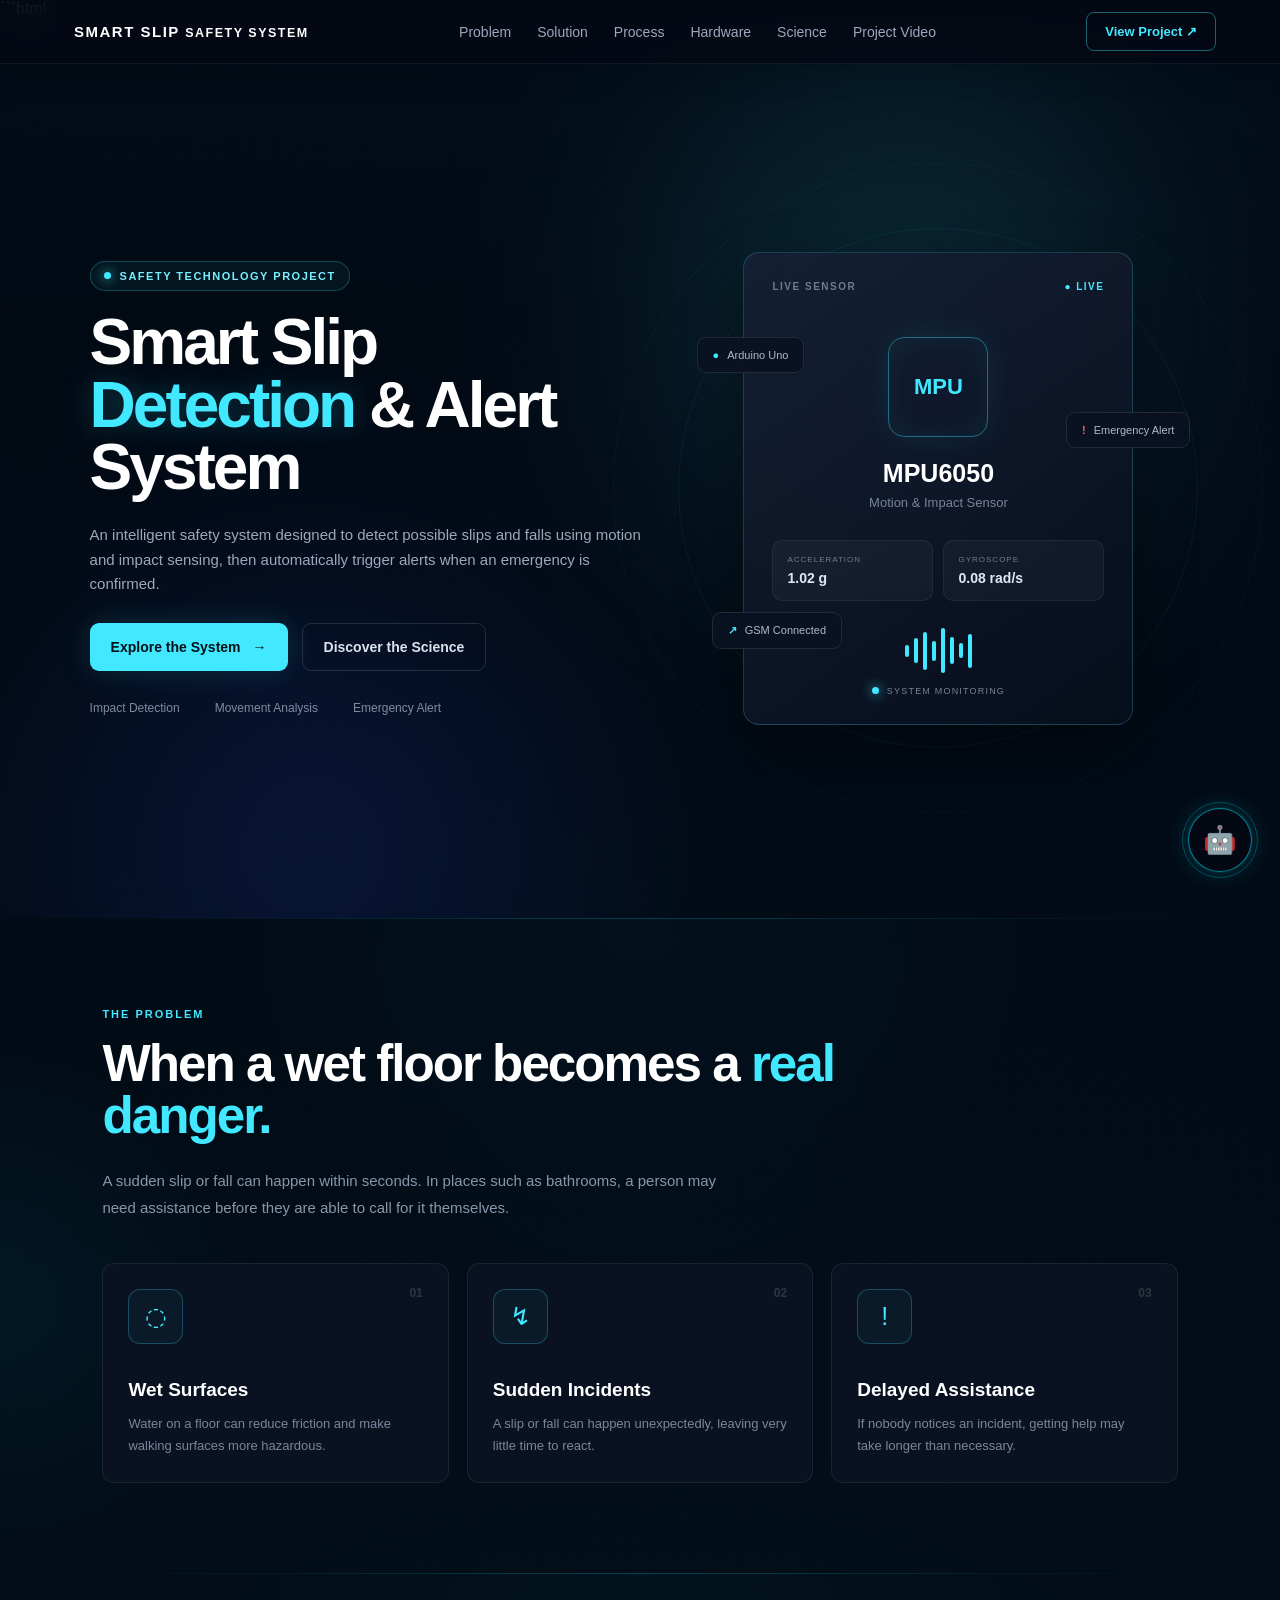
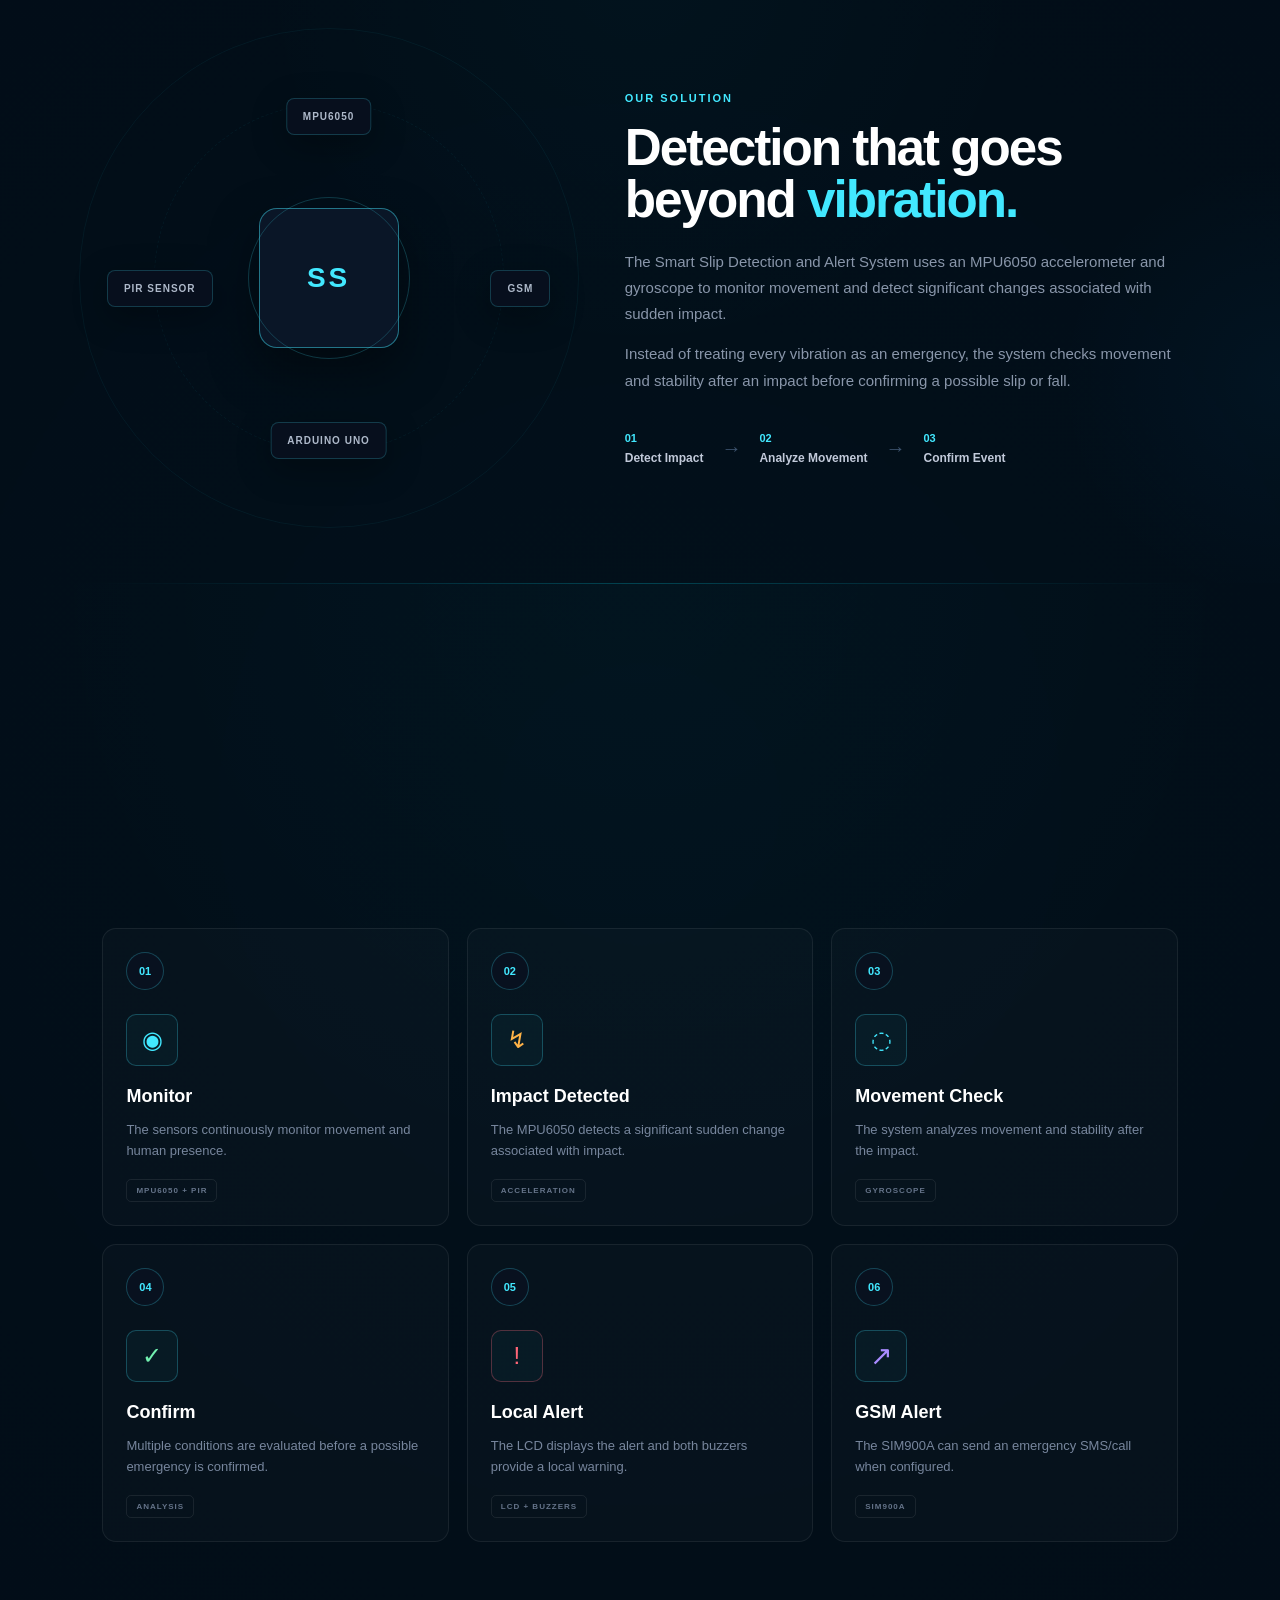
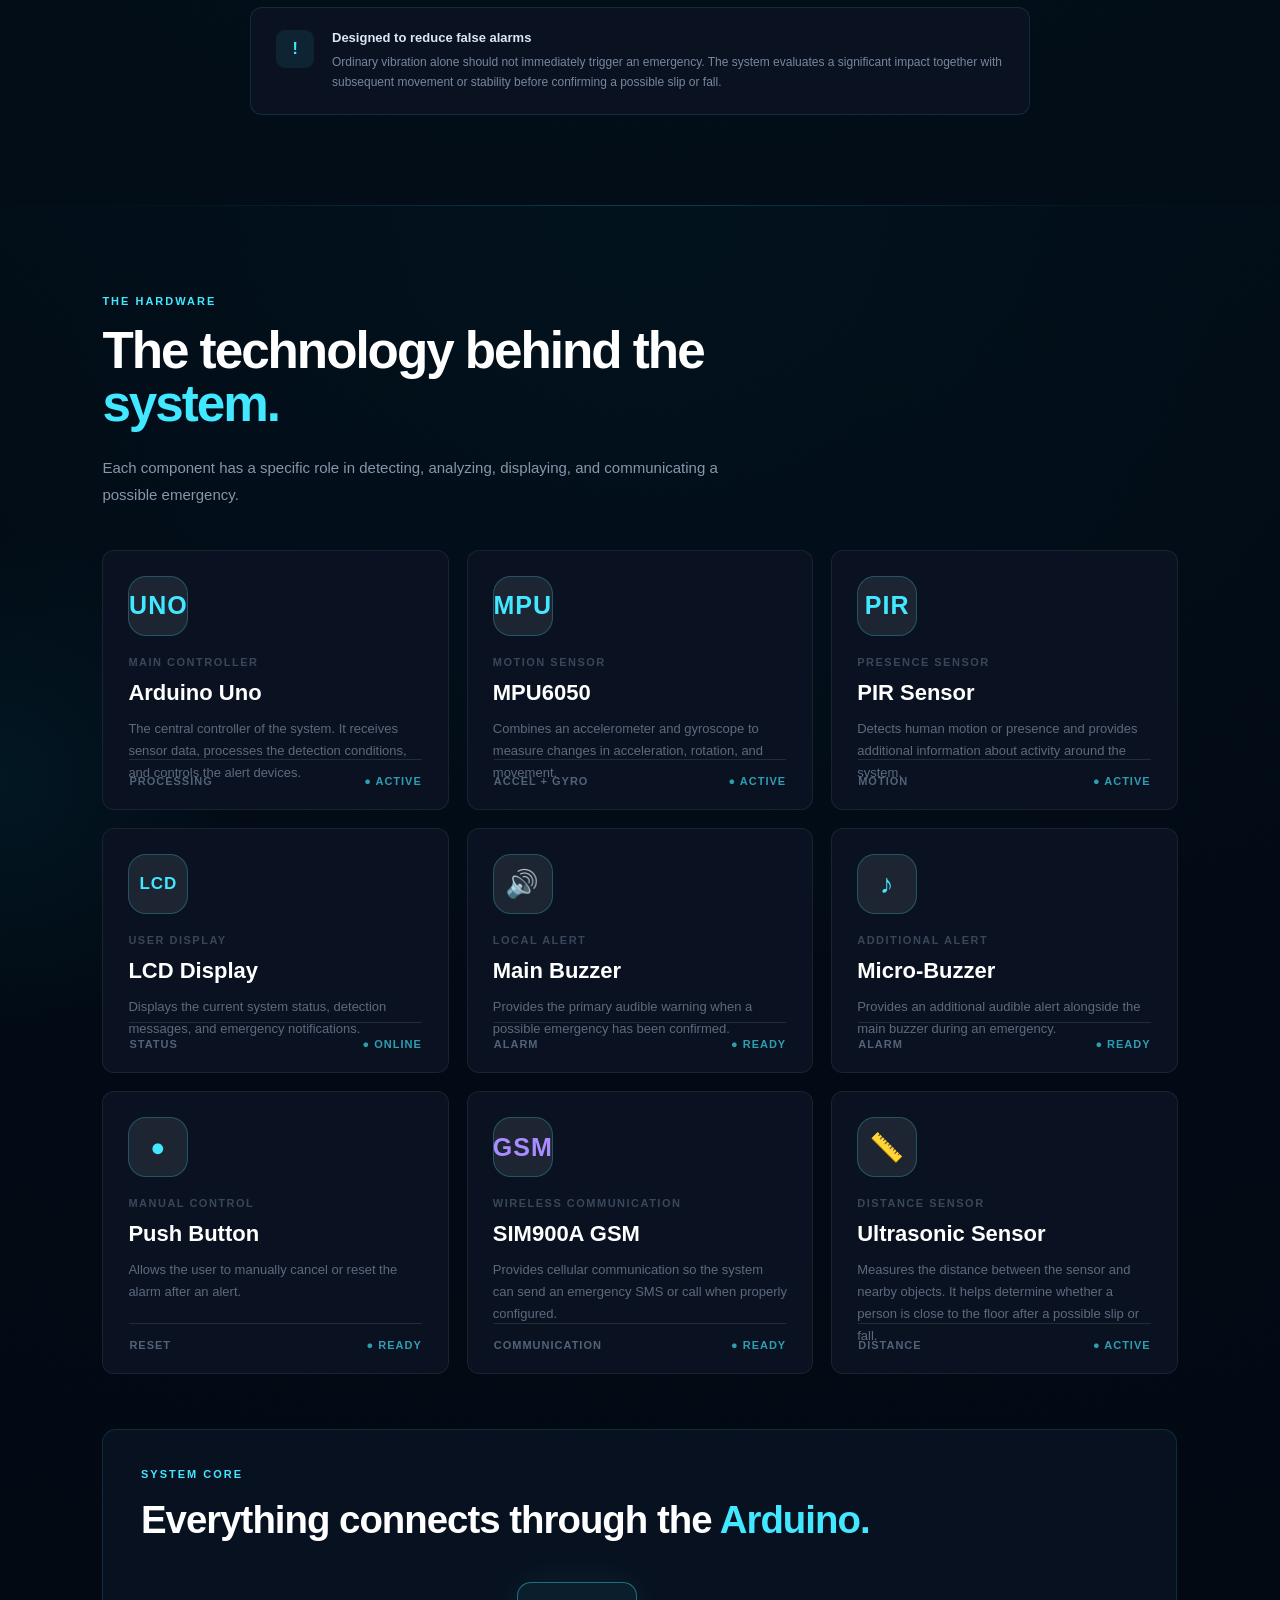
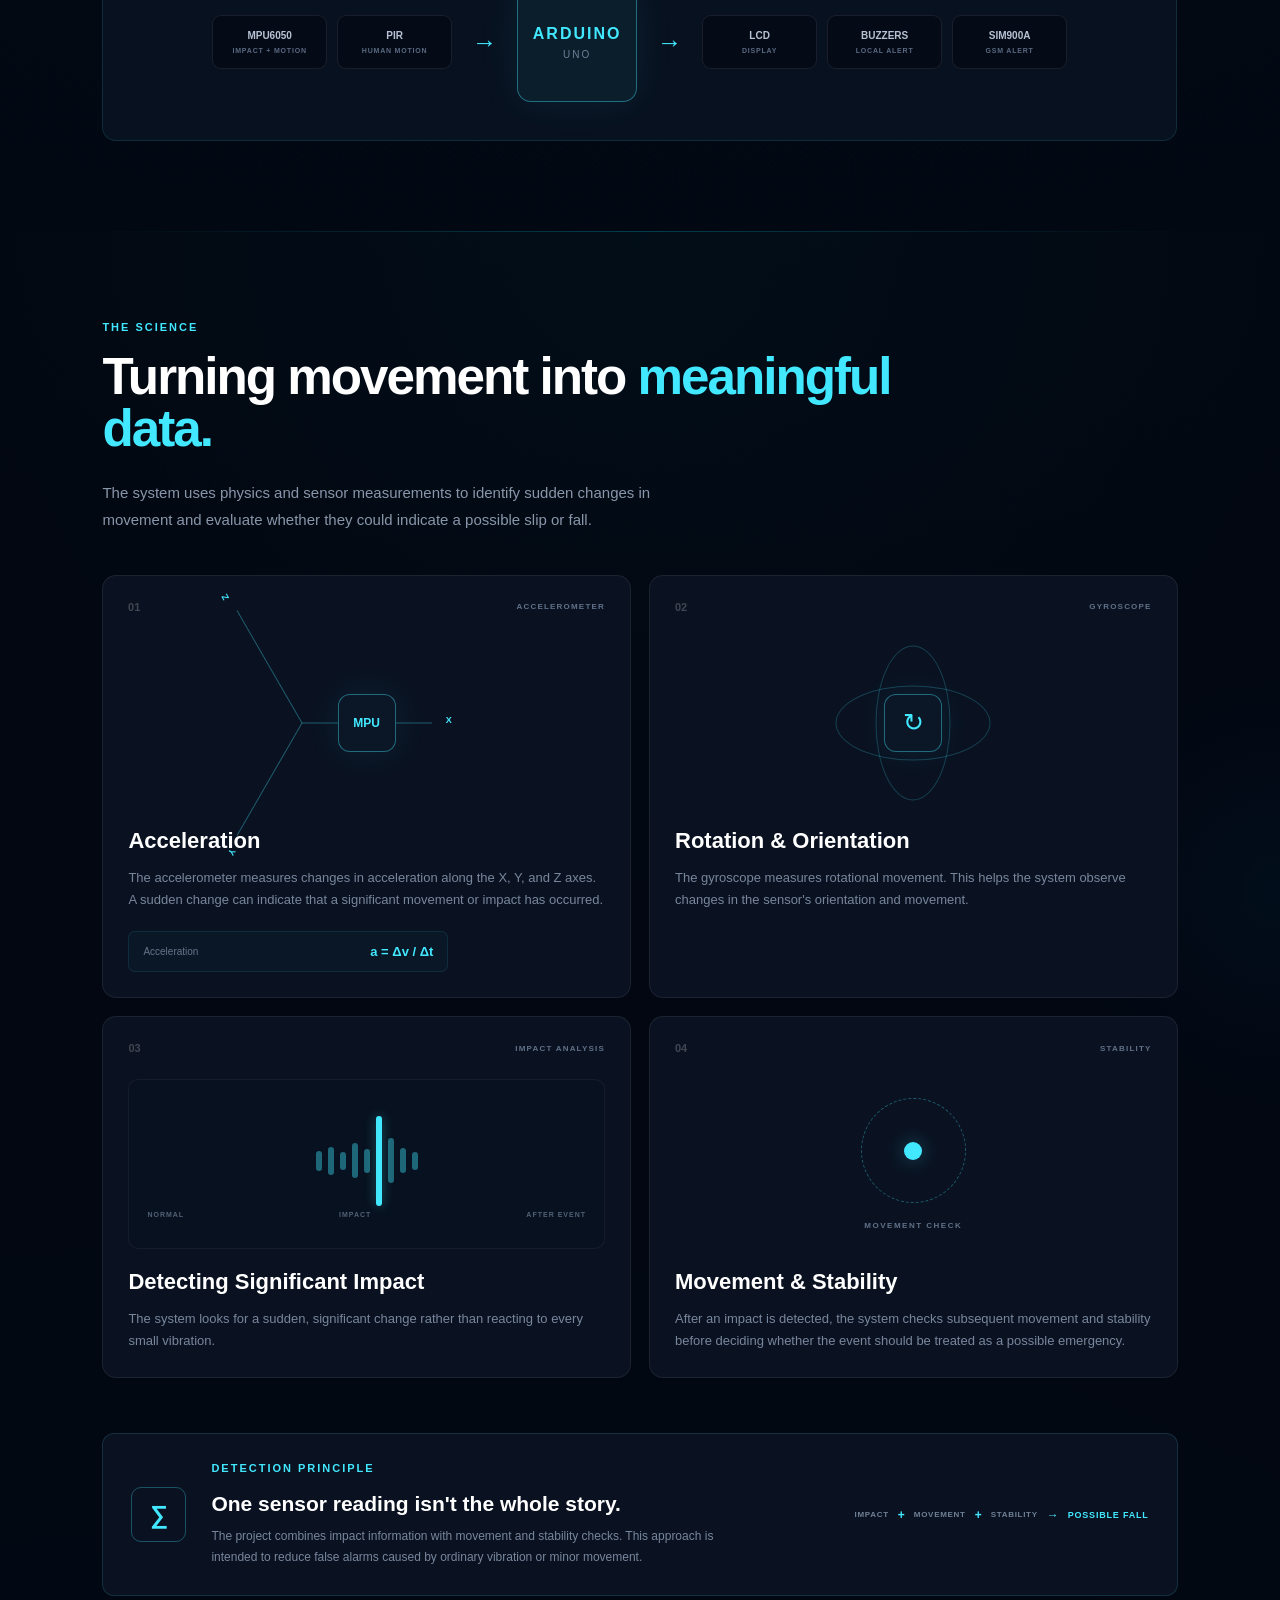
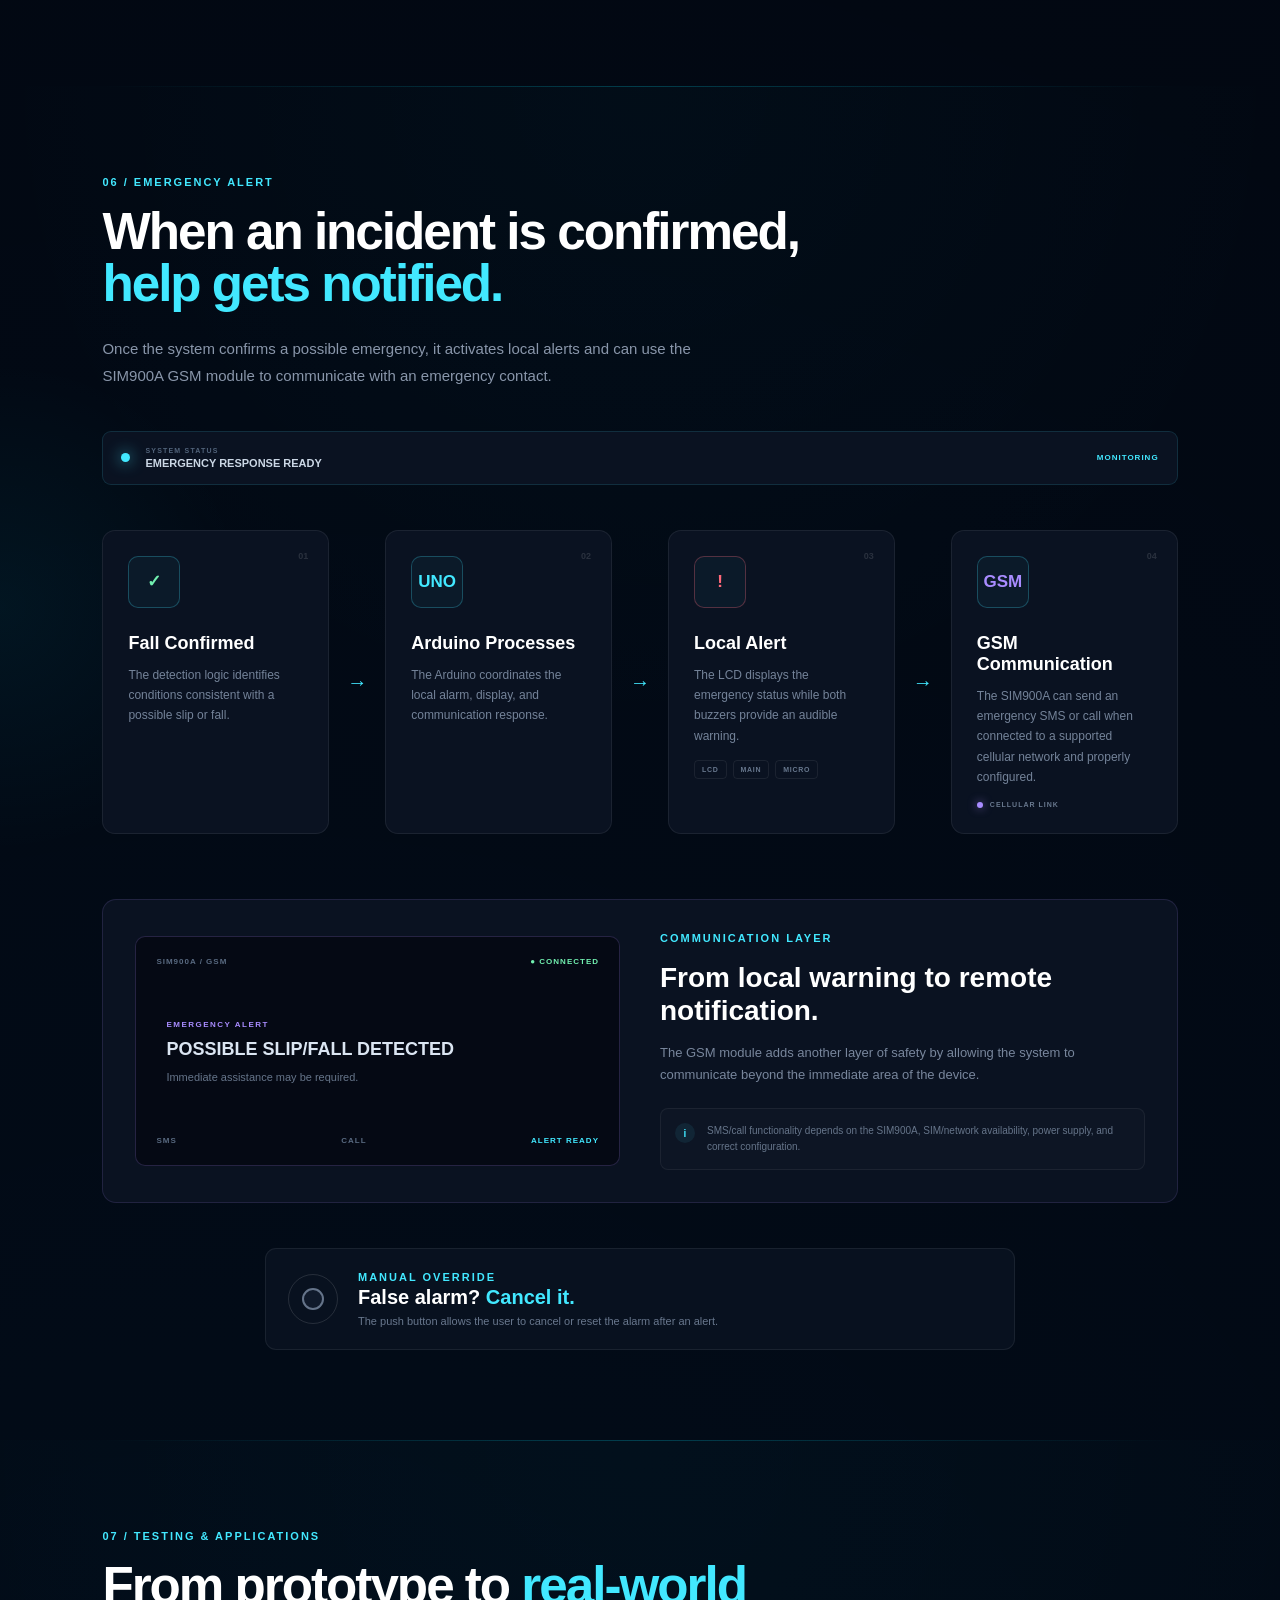
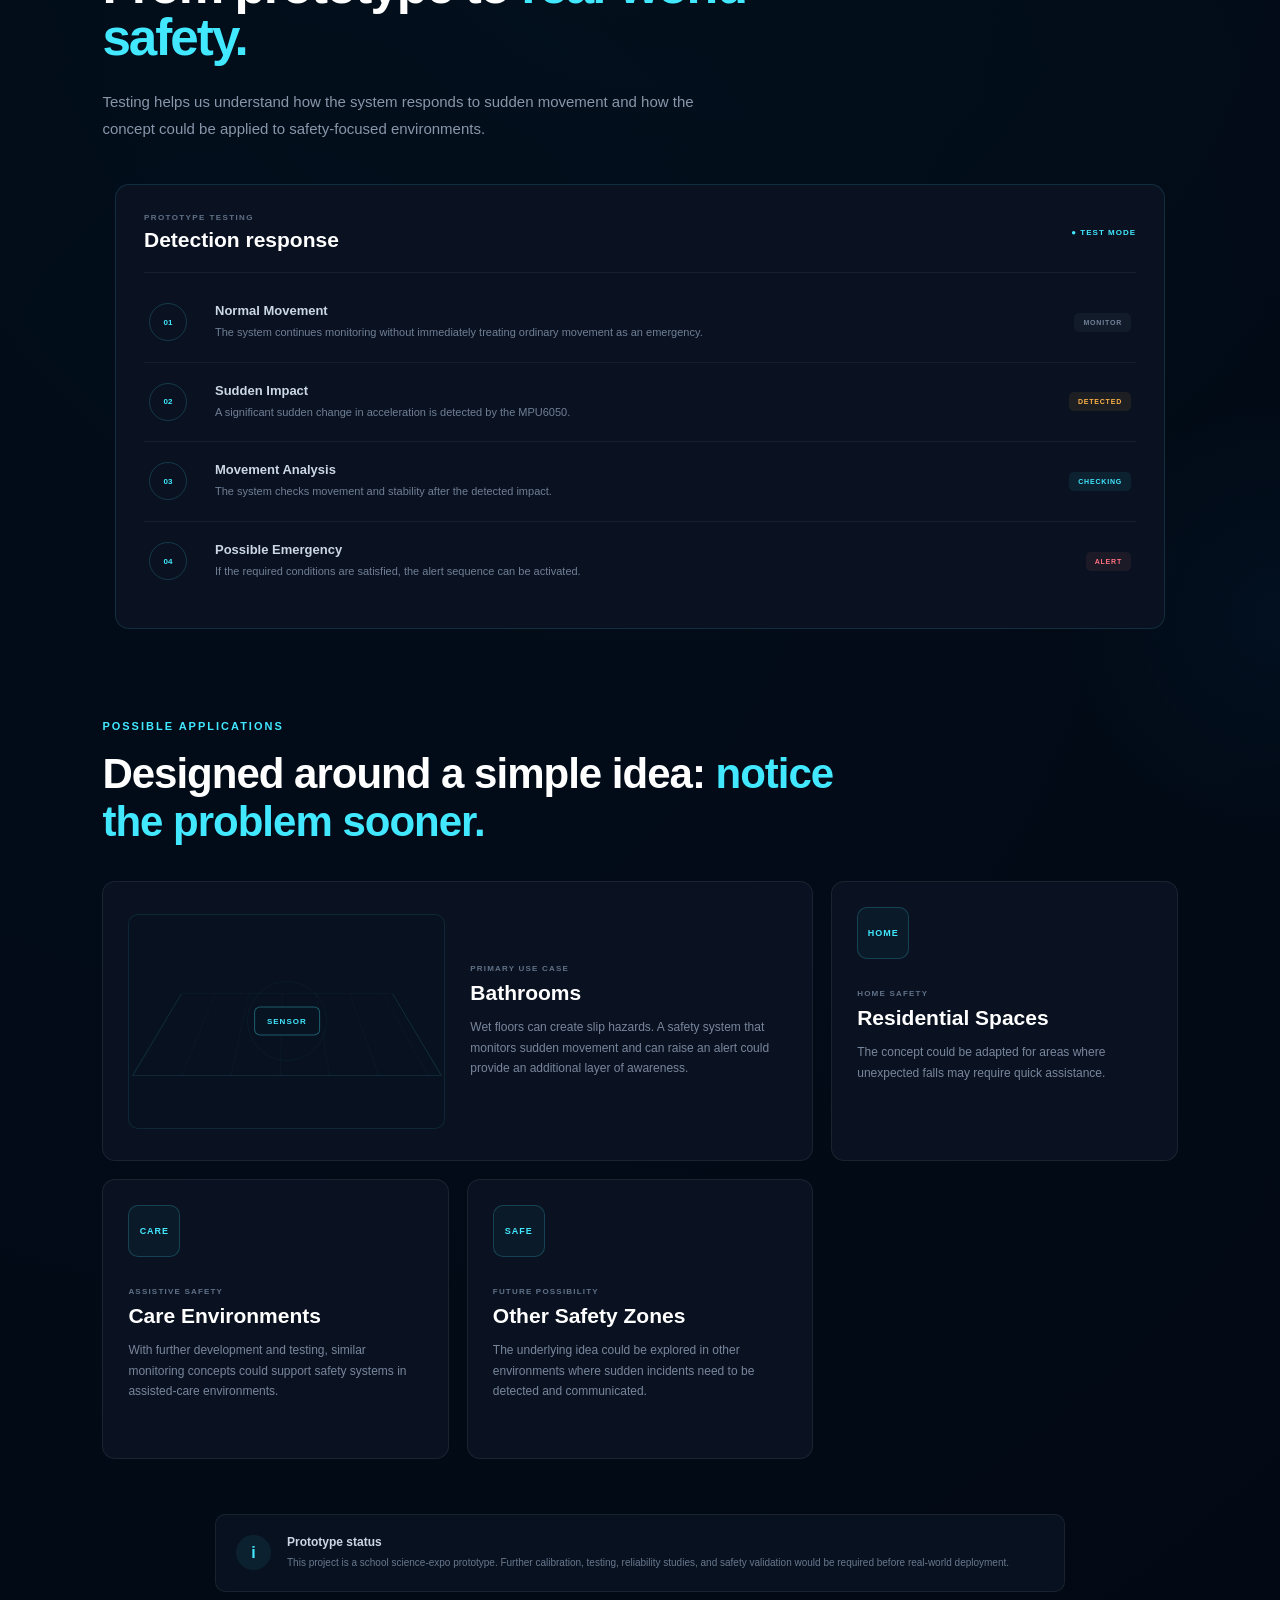
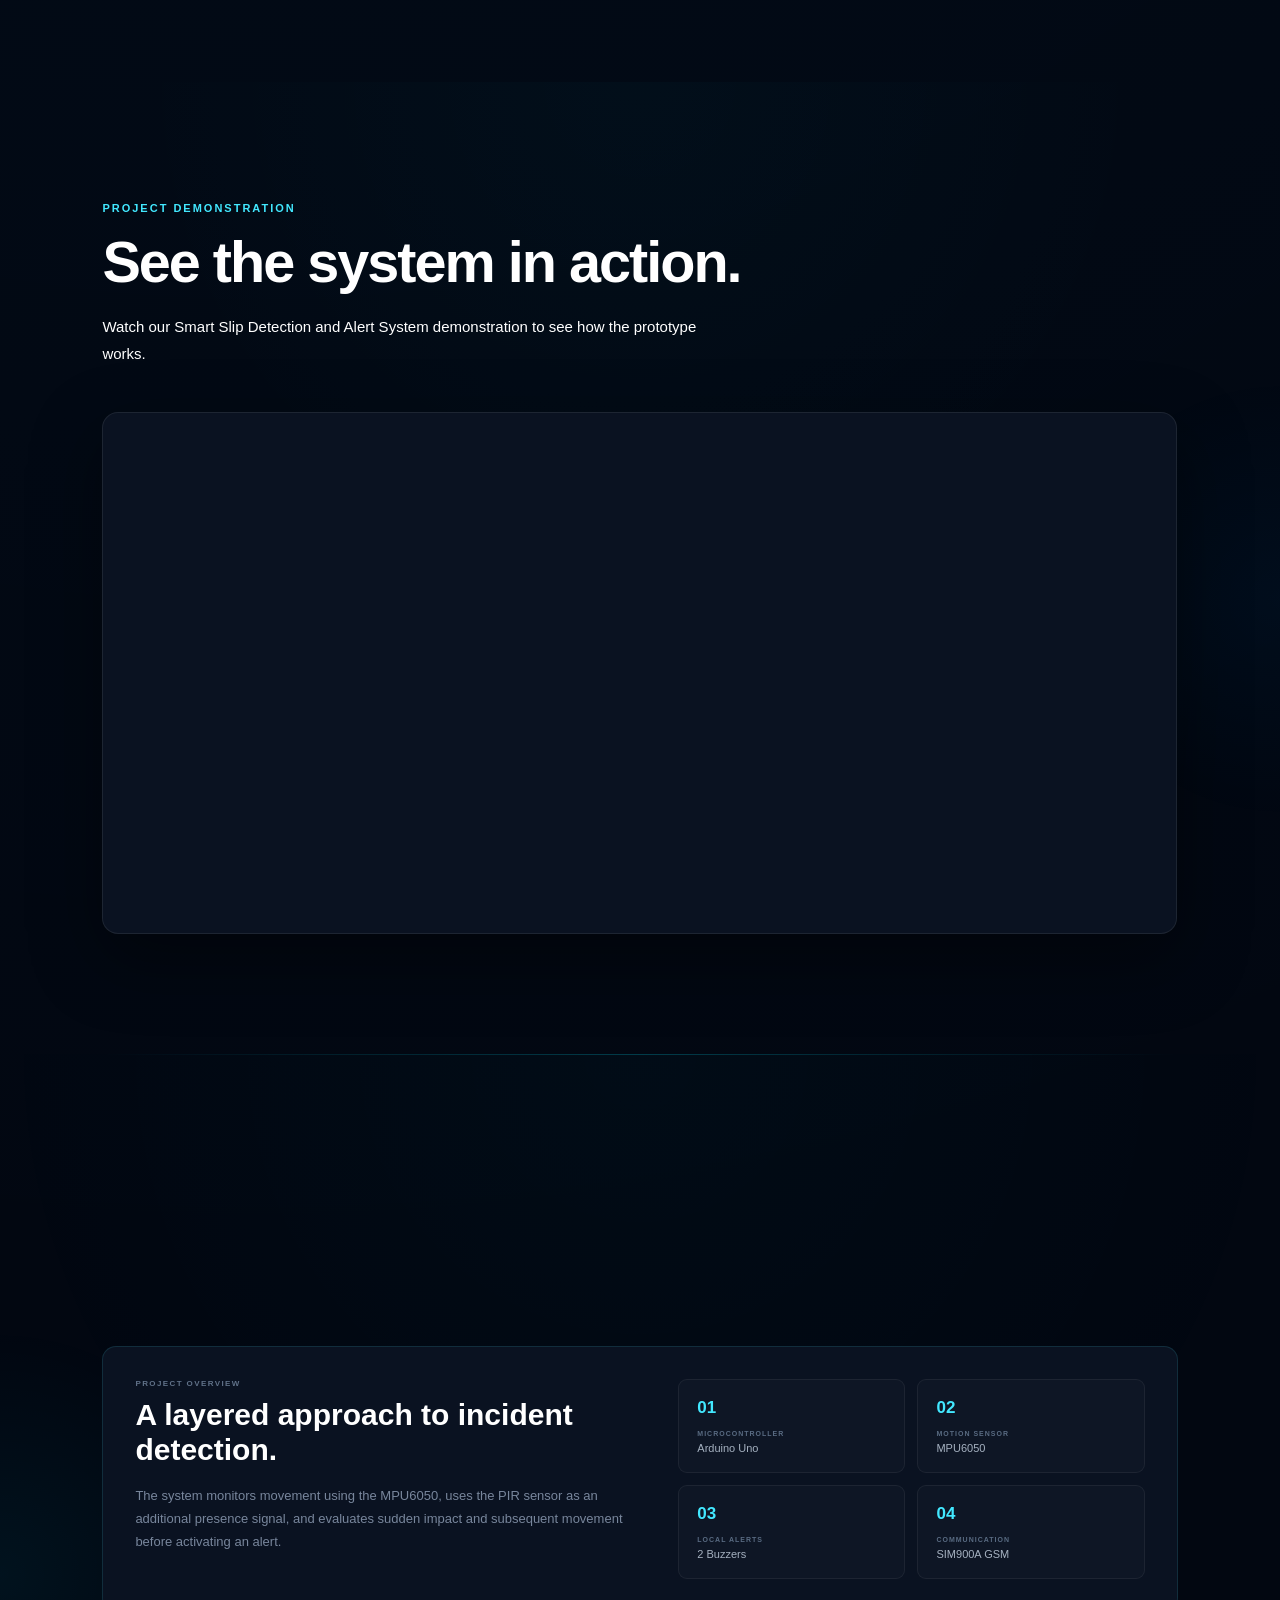
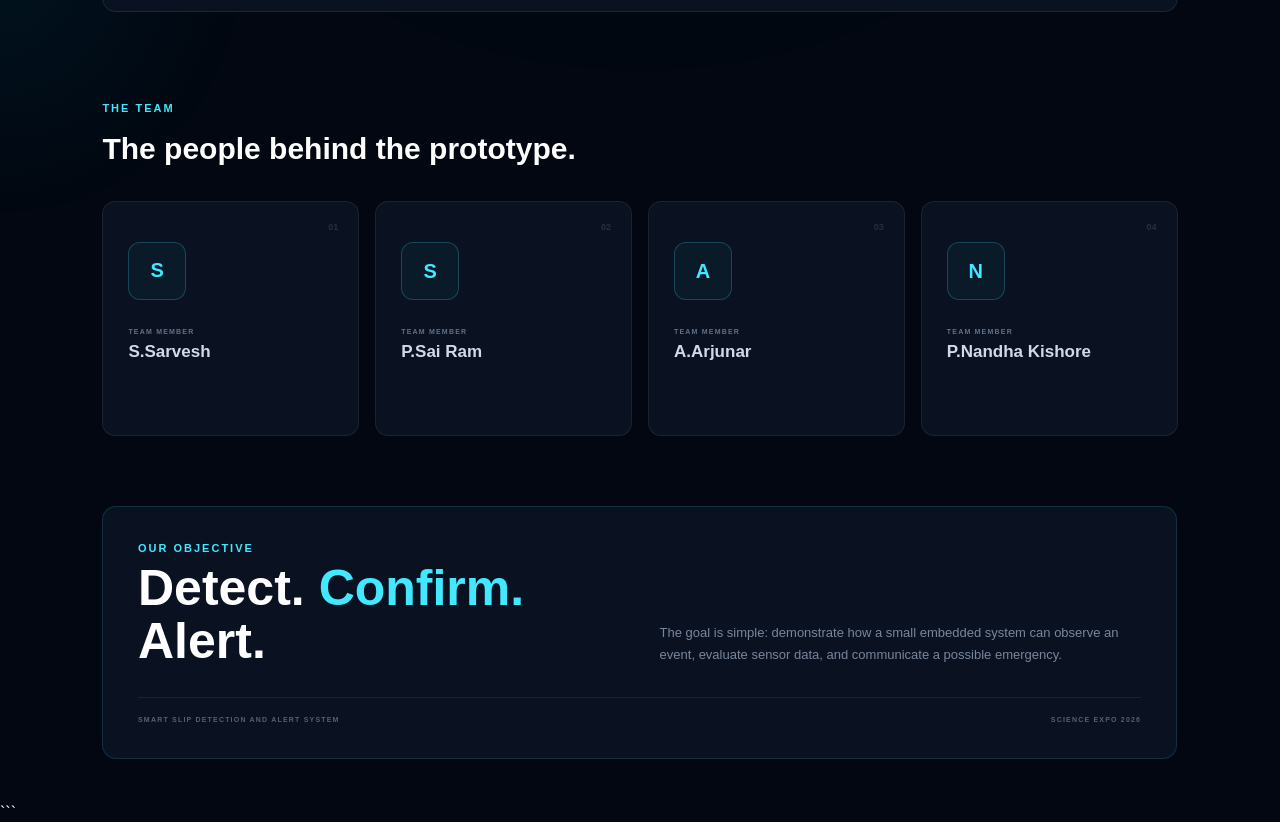
==== commit 870cdbc7: "Add persistent SlipBot conversation memory" ====
--- a/index.html
+++ b/index.html
@@ -3035,25 +3035,26 @@
                 ONLINE
             </div>
 
-            <button 
-                id="ai-fullscreen-btn"
-                class="ai-fullscreen-button" 
-                aria-label="Toggle full screen" title="Full screen">
-                
-                ⛶
-                
-            </button>
-
-
-            <button
-                id="ai-close-btn"
-                class="ai-close-button"
-                aria-label="Close SlipBot"
-            >
-
-                ✕
-
-            </button>
+            <button id="ai-new-chat-btn"
+              class="ai-header-action"
+              type="button"
+              aria-label="New chat"
+              title="New chat">＋</button>
+
+            <button id="ai-clear-memory-btn"
+              class="ai-header-action"
+              type="button"
+              aria-label="Clear memory"
+              title="Clear memory">🧹</button>
+
+            <button id="ai-fullscreen-btn"
+        class="ai-fullscreen-button"
+        aria-label="Toggle full screen"
+              title="Full screen">⛶</button>
+
+            <button id="ai-close-btn"
+              class="ai-close-button"
+              aria-label="Close SlipBot">✕</button>
 
         </div>
 
--- a/style.css
+++ b/style.css
@@ -8469,4 +8469,1107 @@
 .ai-fullscreen-button:hover {
     background: rgba(0, 229, 255, 0.15);
     transform: scale(1.05);
+}
+/* =========================================================
+   SLIPBOT — PREMIUM FULLSCREEN AI COMMAND CENTER
+========================================================= */
+
+/* ---------- OVERLAY CONTROL ---------- */
+
+#ai-overlay {
+    pointer-events: none !important;
+}
+
+#ai-overlay.active {
+    pointer-events: auto !important;
+}
+
+
+/* =========================================================
+   FULLSCREEN SHELL
+========================================================= */
+
+#ai-overlay.fullscreen {
+    position: fixed;
+    inset: 0;
+    width: 100vw;
+    height: 100vh;
+
+    padding: 0;
+
+    display: flex;
+    align-items: stretch;
+    justify-content: stretch;
+
+    overflow: hidden;
+
+    background:
+        radial-gradient(
+            circle at 50% -10%,
+            rgba(0, 229, 255, 0.13),
+            transparent 38%
+        ),
+        radial-gradient(
+            circle at 100% 100%,
+            rgba(99, 102, 241, 0.10),
+            transparent 35%
+        ),
+        radial-gradient(
+            circle at 0% 100%,
+            rgba(0, 229, 255, 0.06),
+            transparent 30%
+        ),
+        rgba(2, 5, 12, 0.97);
+
+    backdrop-filter: blur(18px);
+
+    animation: slipbotFullscreenIn 0.35s ease;
+}
+
+
+/* ---------- AI WINDOW ---------- */
+
+#ai-overlay.fullscreen .ai-window {
+    position: relative;
+
+    width: 100%;
+    height: 100%;
+
+    max-width: none;
+    max-height: none;
+
+    min-width: 0;
+    min-height: 0;
+
+    display: flex;
+    flex-direction: column;
+
+    overflow: hidden;
+
+    border-radius: 0;
+    border: none;
+
+    background:
+        linear-gradient(
+            180deg,
+            rgba(6, 12, 25, 0.985),
+            rgba(2, 6, 16, 0.99)
+        );
+
+    box-shadow: none;
+
+    transform: none;
+
+    isolation: isolate;
+}
+
+
+/* =========================================================
+   AMBIENT GRID
+========================================================= */
+
+#ai-overlay.fullscreen .ai-window::before {
+    content: "";
+
+    position: absolute;
+    inset: 0;
+
+    pointer-events: none;
+
+    z-index: -1;
+
+    background-image:
+        linear-gradient(
+            rgba(0, 229, 255, 0.025) 1px,
+            transparent 1px
+        ),
+        linear-gradient(
+            90deg,
+            rgba(0, 229, 255, 0.025) 1px,
+            transparent 1px
+        );
+
+    background-size: 45px 45px;
+
+    mask-image:
+        linear-gradient(
+            to bottom,
+            black,
+            transparent 75%
+        );
+
+    opacity: 0.55;
+}
+
+
+/* =========================================================
+   TOP HEADER
+========================================================= */
+
+#ai-overlay.fullscreen .ai-header {
+    position: relative;
+
+    flex: 0 0 auto;
+
+    min-height: 82px;
+
+    padding: 14px 34px;
+
+    display: flex;
+    align-items: center;
+
+    background:
+        linear-gradient(
+            180deg,
+            rgba(8, 17, 34, 0.96),
+            rgba(5, 11, 23, 0.88)
+        );
+
+    border-bottom:
+        1px solid rgba(0, 229, 255, 0.13);
+
+    box-shadow:
+        0 10px 35px rgba(0, 0, 0, 0.25);
+
+    z-index: 10;
+}
+
+
+/* glowing header line */
+
+#ai-overlay.fullscreen .ai-header::after {
+    content: "";
+
+    position: absolute;
+
+    left: 0;
+    bottom: -1px;
+
+    width: 180px;
+    height: 1px;
+
+    background:
+        linear-gradient(
+            90deg,
+            transparent,
+            #00e5ff,
+            transparent
+        );
+
+    box-shadow:
+        0 0 12px rgba(0, 229, 255, 0.8);
+
+    animation: headerScan 4s ease-in-out infinite;
+}
+
+
+/* ---------- AI AVATAR ---------- */
+
+#ai-overlay.fullscreen .ai-avatar {
+    width: 48px;
+    height: 48px;
+
+    flex: 0 0 48px;
+
+    display: flex;
+    align-items: center;
+    justify-content: center;
+
+    border-radius: 14px;
+
+    background:
+        linear-gradient(
+            145deg,
+            rgba(0, 229, 255, 0.18),
+            rgba(99, 102, 241, 0.12)
+        );
+
+    border:
+        1px solid rgba(0, 229, 255, 0.35);
+
+    box-shadow:
+        0 0 25px rgba(0, 229, 255, 0.12),
+        inset 0 0 18px rgba(0, 229, 255, 0.05);
+
+    font-size: 23px;
+
+    animation: avatarPulse 3s ease-in-out infinite;
+}
+
+
+/* ---------- HEADER INFO ---------- */
+
+#ai-overlay.fullscreen .ai-header-info {
+    margin-left: 14px;
+}
+
+#ai-overlay.fullscreen .ai-header-info h3 {
+    margin: 0;
+
+    font-size: 20px;
+    font-weight: 700;
+
+    letter-spacing: 0.08em;
+
+    color: #ffffff;
+}
+
+#ai-overlay.fullscreen .ai-status {
+    margin-top: 4px;
+
+    font-size: 10px;
+
+    letter-spacing: 0.18em;
+
+    color: rgba(255, 255, 255, 0.45);
+}
+
+
+/* ---------- ONLINE LABEL ---------- */
+
+#ai-overlay.fullscreen .ai-live-text {
+    margin-left: auto;
+
+    padding: 7px 12px;
+
+    border-radius: 999px;
+
+    font-size: 9px;
+    font-weight: 700;
+
+    letter-spacing: 0.18em;
+
+    color: #7fffd4;
+
+    background:
+        rgba(0, 255, 170, 0.07);
+
+    border:
+        1px solid rgba(0, 255, 170, 0.18);
+
+    box-shadow:
+        0 0 18px rgba(0, 255, 170, 0.06);
+}
+
+
+/* ---------- HEADER BUTTONS ---------- */
+
+#ai-overlay.fullscreen .ai-fullscreen-button,
+#ai-overlay.fullscreen .ai-close-button {
+    width: 40px;
+    height: 40px;
+
+    margin-left: 10px;
+
+    border-radius: 11px;
+
+    display: flex;
+    align-items: center;
+    justify-content: center;
+
+    transition:
+        transform 0.2s ease,
+        background 0.2s ease,
+        border-color 0.2s ease;
+
+    background:
+        rgba(255, 255, 255, 0.035);
+
+    border:
+        1px solid rgba(255, 255, 255, 0.08);
+
+    color: rgba(255, 255, 255, 0.7);
+
+    cursor: pointer;
+}
+
+#ai-overlay.fullscreen .ai-fullscreen-button:hover,
+#ai-overlay.fullscreen .ai-close-button:hover {
+    transform: translateY(-2px);
+
+    background:
+        rgba(0, 229, 255, 0.09);
+
+    border-color:
+        rgba(0, 229, 255, 0.28);
+
+    color: #ffffff;
+
+    box-shadow:
+        0 5px 20px rgba(0, 229, 255, 0.08);
+}
+
+
+/* =========================================================
+   SYSTEM STATUS BAR
+========================================================= */
+
+#ai-overlay.fullscreen .ai-system-status {
+    position: relative;
+
+    flex: 0 0 auto;
+
+    min-height: 38px;
+
+    margin: 0;
+    padding: 8px 34px;
+
+    display: flex;
+    align-items: center;
+
+    background:
+        rgba(0, 229, 255, 0.025);
+
+    border-bottom:
+        1px solid rgba(255, 255, 255, 0.045);
+
+    font-size: 9px;
+
+    letter-spacing: 0.16em;
+
+    color: rgba(255, 255, 255, 0.42);
+}
+
+
+/* system dot */
+
+#ai-overlay.fullscreen .ai-system-dot {
+    width: 7px;
+    height: 7px;
+
+    margin-right: 9px;
+
+    border-radius: 50%;
+
+    background: #00ffb3;
+
+    box-shadow:
+        0 0 8px rgba(0, 255, 179, 0.8);
+
+    animation: statusPulse 1.8s ease-in-out infinite;
+}
+
+
+/* status bars */
+
+#ai-overlay.fullscreen .ai-status-bars {
+    margin-left: auto;
+
+    display: flex;
+    align-items: flex-end;
+
+    gap: 3px;
+}
+
+#ai-overlay.fullscreen .ai-status-bars i {
+    display: block;
+
+    width: 3px;
+
+    border-radius: 2px;
+
+    background: rgba(0, 229, 255, 0.5);
+
+    animation: signalBars 1.4s ease-in-out infinite;
+}
+
+#ai-overlay.fullscreen .ai-status-bars i:nth-child(1) {
+    height: 5px;
+}
+
+#ai-overlay.fullscreen .ai-status-bars i:nth-child(2) {
+    height: 9px;
+    animation-delay: 0.15s;
+}
+
+#ai-overlay.fullscreen .ai-status-bars i:nth-child(3) {
+    height: 13px;
+    animation-delay: 0.3s;
+}
+
+
+/* =========================================================
+   MAIN CONVERSATION AREA
+========================================================= */
+
+#ai-overlay.fullscreen #chat-messages {
+    flex: 1 1 auto;
+
+    min-height: 0;
+
+    width: min(1100px, calc(100% - 80px));
+
+    margin: 0 auto;
+
+    padding: 42px 20px 40px;
+
+    overflow-y: auto;
+    overflow-x: hidden;
+
+    scroll-behavior: smooth;
+
+    scrollbar-width: thin;
+    scrollbar-color:
+        rgba(0, 229, 255, 0.25)
+        transparent;
+}
+
+
+/* ---------- MESSAGE WIDTH ---------- */
+
+#ai-overlay.fullscreen .chat-message {
+    width: min(900px, 100%);
+
+    margin-left: auto;
+    margin-right: auto;
+
+    animation:
+        messageAppear 0.35s ease both;
+}
+
+
+/* ---------- BOT MESSAGE ---------- */
+
+#ai-overlay.fullscreen .bot-message {
+    max-width: 900px;
+
+    margin-left: 0;
+    margin-right: auto;
+
+    padding: 18px 22px;
+
+    border-radius: 18px;
+
+    background:
+        linear-gradient(
+            135deg,
+            rgba(0, 229, 255, 0.045),
+            rgba(99, 102, 241, 0.035)
+        );
+
+    border:
+        1px solid rgba(0, 229, 255, 0.11);
+
+    box-shadow:
+        0 12px 35px rgba(0, 0, 0, 0.18);
+}
+
+
+/* ---------- USER MESSAGE ---------- */
+
+#ai-overlay.fullscreen .user-message {
+    max-width: 760px;
+
+    margin-left: auto;
+    margin-right: 0;
+
+    padding: 15px 20px;
+
+    border-radius: 17px;
+
+    background:
+        linear-gradient(
+            135deg,
+            rgba(0, 229, 255, 0.10),
+            rgba(0, 150, 255, 0.06)
+        );
+
+    border:
+        1px solid rgba(0, 229, 255, 0.16);
+
+    box-shadow:
+        0 10px 30px rgba(0, 0, 0, 0.18);
+}
+
+
+/* =========================================================
+   SUGGESTION COMMAND CARDS
+========================================================= */
+
+#ai-overlay.fullscreen .ai-suggestions {
+    width: min(900px, 100%);
+
+    margin: 28px auto 0;
+
+    display: grid;
+
+    grid-template-columns:
+        repeat(2, minmax(0, 1fr));
+
+    gap: 12px;
+}
+
+
+/* ---------- SUGGESTION ---------- */
+
+#ai-overlay.fullscreen .ai-suggestion {
+    position: relative;
+
+    min-height: 58px;
+
+    padding: 14px 17px;
+
+    text-align: left;
+
+    border-radius: 14px;
+
+    background:
+        linear-gradient(
+            135deg,
+            rgba(255, 255, 255, 0.035),
+            rgba(0, 229, 255, 0.025)
+        );
+
+    border:
+        1px solid rgba(255, 255, 255, 0.075);
+
+    color: rgba(255, 255, 255, 0.72);
+
+    cursor: pointer;
+
+    transition:
+        transform 0.22s ease,
+        border-color 0.22s ease,
+        background 0.22s ease,
+        box-shadow 0.22s ease;
+}
+
+#ai-overlay.fullscreen .ai-suggestion:hover {
+    transform: translateY(-3px);
+
+    border-color:
+        rgba(0, 229, 255, 0.30);
+
+    background:
+        linear-gradient(
+            135deg,
+            rgba(0, 229, 255, 0.07),
+            rgba(99, 102, 241, 0.05)
+        );
+
+    box-shadow:
+        0 10px 28px rgba(0, 0, 0, 0.22),
+        0 0 18px rgba(0, 229, 255, 0.05);
+
+    color: #ffffff;
+}
+
+
+/* =========================================================
+   INPUT DOCK
+========================================================= */
+
+#ai-overlay.fullscreen .ai-input-area {
+    position: relative;
+
+    flex: 0 0 auto;
+
+    width: 100%;
+
+    padding: 18px 34px 20px;
+
+    display: flex;
+    align-items: center;
+    justify-content: center;
+
+    background:
+        linear-gradient(
+            to top,
+            rgba(2, 5, 12, 1),
+            rgba(2, 5, 12, 0.94)
+        );
+
+    border-top:
+        1px solid rgba(0, 229, 255, 0.12);
+
+    box-shadow:
+        0 -15px 45px rgba(0, 0, 0, 0.25);
+
+    z-index: 8;
+}
+
+
+/* ---------- INPUT GLOW ---------- */
+
+#ai-overlay.fullscreen .ai-input-glow {
+    position: absolute;
+
+    left: 50%;
+    bottom: 0;
+
+    width: min(850px, 70%);
+    height: 1px;
+
+    transform: translateX(-50%);
+
+    background:
+        linear-gradient(
+            90deg,
+            transparent,
+            rgba(0, 229, 255, 0.7),
+            transparent
+        );
+
+    box-shadow:
+        0 0 20px rgba(0, 229, 255, 0.35);
+
+    pointer-events: none;
+}
+
+
+/* ---------- INPUT WRAPPER ---------- */
+
+#ai-overlay.fullscreen .ai-input-wrapper {
+    position: relative;
+
+    width: min(900px, calc(100% - 70px));
+
+    height: 58px;
+
+    margin: 0;
+
+    display: flex;
+    align-items: center;
+
+    border-radius: 17px;
+
+    background:
+        rgba(7, 15, 29, 0.94);
+
+    border:
+        1px solid rgba(0, 229, 255, 0.18);
+
+    box-shadow:
+        0 12px 35px rgba(0, 0, 0, 0.3),
+        inset 0 0 25px rgba(0, 229, 255, 0.025);
+
+    transition:
+        border-color 0.2s ease,
+        box-shadow 0.2s ease;
+}
+
+#ai-overlay.fullscreen .ai-input-wrapper:focus-within {
+    border-color:
+        rgba(0, 229, 255, 0.45);
+
+    box-shadow:
+        0 12px 40px rgba(0, 0, 0, 0.35),
+        0 0 25px rgba(0, 229, 255, 0.06),
+        inset 0 0 25px rgba(0, 229, 255, 0.035);
+}
+
+
+/* ---------- INPUT ICON ---------- */
+
+#ai-overlay.fullscreen .input-ai-icon {
+    margin-left: 18px;
+
+    color: #00e5ff;
+
+    opacity: 0.7;
+
+    font-size: 17px;
+}
+
+
+/* ---------- INPUT ---------- */
+
+#ai-overlay.fullscreen #ai-input {
+    flex: 1;
+
+    height: 100%;
+
+    padding: 0 16px;
+
+    border: none;
+    outline: none;
+
+    background: transparent;
+
+    color: #ffffff;
+
+    font-size: 15px;
+
+    letter-spacing: 0.01em;
+}
+
+#ai-overlay.fullscreen #ai-input::placeholder {
+    color:
+        rgba(255, 255, 255, 0.32);
+}
+
+
+/* ---------- SEND BUTTON ---------- */
+
+#ai-overlay.fullscreen #ai-send {
+    width: 48px;
+    height: 48px;
+
+    margin-right: 5px;
+
+    flex: 0 0 48px;
+
+    border-radius: 13px;
+
+    display: flex;
+    align-items: center;
+    justify-content: center;
+
+    border:
+        1px solid rgba(0, 229, 255, 0.30);
+
+    background:
+        linear-gradient(
+            135deg,
+            rgba(0, 229, 255, 0.16),
+            rgba(99, 102, 241, 0.13)
+        );
+
+    color: #00e5ff;
+
+    cursor: pointer;
+
+    transition:
+        transform 0.2s ease,
+        box-shadow 0.2s ease,
+        background 0.2s ease;
+}
+
+#ai-overlay.fullscreen #ai-send:hover {
+    transform: translateY(-2px) scale(1.03);
+
+    background:
+        linear-gradient(
+            135deg,
+            rgba(0, 229, 255, 0.25),
+            rgba(99, 102, 241, 0.20)
+        );
+
+    box-shadow:
+        0 0 25px rgba(0, 229, 255, 0.16);
+}
+
+#ai-overlay.fullscreen #ai-send:active {
+    transform: scale(0.96);
+}
+
+
+/* =========================================================
+   FOOTER
+========================================================= */
+
+#ai-overlay.fullscreen .ai-footer {
+    flex: 0 0 auto;
+
+    min-height: 35px;
+
+    padding: 7px 34px;
+
+    display: flex;
+    align-items: center;
+    justify-content: center;
+
+    gap: 30px;
+
+    background:
+        rgba(2, 5, 12, 0.98);
+
+    border-top:
+        1px solid rgba(255, 255, 255, 0.035);
+
+    color:
+        rgba(255, 255, 255, 0.25);
+
+    font-size: 8px;
+
+    letter-spacing: 0.18em;
+}
+
+
+/* =========================================================
+   SCROLLBAR
+========================================================= */
+
+#ai-overlay.fullscreen #chat-messages::-webkit-scrollbar {
+    width: 7px;
+}
+
+#ai-overlay.fullscreen #chat-messages::-webkit-scrollbar-track {
+    background: transparent;
+}
+
+#ai-overlay.fullscreen #chat-messages::-webkit-scrollbar-thumb {
+    background:
+        rgba(0, 229, 255, 0.20);
+
+    border-radius: 10px;
+}
+
+#ai-overlay.fullscreen #chat-messages::-webkit-scrollbar-thumb:hover {
+    background:
+        rgba(0, 229, 255, 0.40);
+}
+
+
+/* =========================================================
+   ANIMATIONS
+========================================================= */
+
+@keyframes slipbotFullscreenIn {
+    from {
+        opacity: 0;
+    }
+
+    to {
+        opacity: 1;
+    }
+}
+
+@keyframes headerScan {
+    0%,
+    100% {
+        transform: translateX(-20px);
+        opacity: 0.25;
+    }
+
+    50% {
+        transform: translateX(calc(100vw - 160px));
+        opacity: 0.9;
+    }
+}
+
+@keyframes avatarPulse {
+    0%,
+    100% {
+        box-shadow:
+            0 0 25px rgba(0, 229, 255, 0.10),
+            inset 0 0 18px rgba(0, 229, 255, 0.04);
+    }
+
+    50% {
+        box-shadow:
+            0 0 32px rgba(0, 229, 255, 0.20),
+            inset 0 0 22px rgba(0, 229, 255, 0.08);
+    }
+}
+
+@keyframes statusPulse {
+    0%,
+    100% {
+        opacity: 0.45;
+        transform: scale(0.85);
+    }
+
+    50% {
+        opacity: 1;
+        transform: scale(1);
+    }
+}
+
+@keyframes signalBars {
+    0%,
+    100% {
+        opacity: 0.35;
+    }
+
+    50% {
+        opacity: 1;
+    }
+}
+
+@keyframes messageAppear {
+    from {
+        opacity: 0;
+        transform: translateY(8px);
+    }
+
+    to {
+        opacity: 1;
+        transform: translateY(0);
+    }
+}
+
+
+/* =========================================================
+   MOBILE
+========================================================= */
+
+@media (max-width: 700px) {
+
+    #ai-overlay.fullscreen .ai-header {
+        min-height: 68px;
+        padding: 10px 15px;
+    }
+
+    #ai-overlay.fullscreen .ai-avatar {
+        width: 42px;
+        height: 42px;
+        flex-basis: 42px;
+    }
+
+    #ai-overlay.fullscreen .ai-header-info h3 {
+        font-size: 17px;
+    }
+
+    #ai-overlay.fullscreen .ai-live-text {
+        display: none;
+    }
+
+    #ai-overlay.fullscreen .ai-fullscreen-button,
+    #ai-overlay.fullscreen .ai-close-button {
+        width: 36px;
+        height: 36px;
+    }
+
+    #ai-overlay.fullscreen .ai-system-status {
+        padding: 8px 15px;
+    }
+
+    #ai-overlay.fullscreen #chat-messages {
+        width: 100%;
+        padding: 25px 12px 25px;
+    }
+
+    #ai-overlay.fullscreen .bot-message {
+        padding: 15px 16px;
+    }
+
+    #ai-overlay.fullscreen .user-message {
+        max-width: 90%;
+        padding: 13px 15px;
+    }
+
+    #ai-overlay.fullscreen .ai-suggestions {
+        grid-template-columns: 1fr;
+        gap: 9px;
+    }
+
+    #ai-overlay.fullscreen .ai-suggestion {
+        min-height: 52px;
+    }
+
+    #ai-overlay.fullscreen .ai-input-area {
+        padding: 11px 12px 14px;
+    }
+
+    #ai-overlay.fullscreen .ai-input-wrapper {
+        width: calc(100% - 50px);
+        height: 53px;
+    }
+
+    #ai-overlay.fullscreen #ai-send {
+        width: 44px;
+        height: 44px;
+        flex-basis: 44px;
+    }
+
+    #ai-overlay.fullscreen .ai-footer {
+        display: none;
+    }
+}
+
+
+/* =========================================================
+   REDUCED MOTION
+========================================================= */
+
+@media (prefers-reduced-motion: reduce) {
+
+    #ai-overlay.fullscreen,
+    #ai-overlay.fullscreen *,
+    #ai-overlay.fullscreen::before {
+        animation: none !important;
+        transition: none !important;
+    }
+}
+
+
+/* =========================================================
+   CLICK SAFETY
+========================================================= */
+
+#neural-network-bg,
+canvas {
+    pointer-events: none !important;
+}
+
+#ai-overlay.fullscreen {
+    pointer-events: auto !important;
+}
+
+#ai-overlay.fullscreen .ai-window,
+#ai-overlay.fullscreen button,
+#ai-overlay.fullscreen input {
+    pointer-events: auto !important;
+}
+/* =========================================================
+   SLIPBOT MEMORY CONTROLS
+========================================================= */
+
+.ai-header-action {
+    width: 40px;
+    height: 40px;
+
+    margin-left: 8px;
+
+    display: flex;
+    align-items: center;
+    justify-content: center;
+
+    border-radius: 11px;
+
+    background:
+        rgba(255, 255, 255, 0.035);
+
+    border:
+        1px solid rgba(255, 255, 255, 0.08);
+
+    color:
+        rgba(255, 255, 255, 0.68);
+
+    font-size: 15px;
+
+    cursor: pointer;
+
+    transition:
+        transform 0.2s ease,
+        color 0.2s ease,
+        border-color 0.2s ease,
+        background 0.2s ease,
+        box-shadow 0.2s ease;
+}
+
+.ai-header-action:hover {
+    transform: translateY(-2px);
+
+    color: #ffffff;
+
+    background:
+        rgba(0, 229, 255, 0.08);
+
+    border-color:
+        rgba(0, 229, 255, 0.28);
+
+    box-shadow:
+        0 0 20px rgba(0, 229, 255, 0.08);
+}
+
+#ai-overlay.fullscreen .ai-header-action {
+    width: 40px;
+    height: 40px;
+}
+
+@media (max-width: 700px) {
+
+    .ai-header-action {
+        width: 36px;
+        height: 36px;
+        margin-left: 5px;
+    }
+
+    #ai-overlay.fullscreen .ai-header-action {
+        width: 36px;
+        height: 36px;
+    }
+
 }
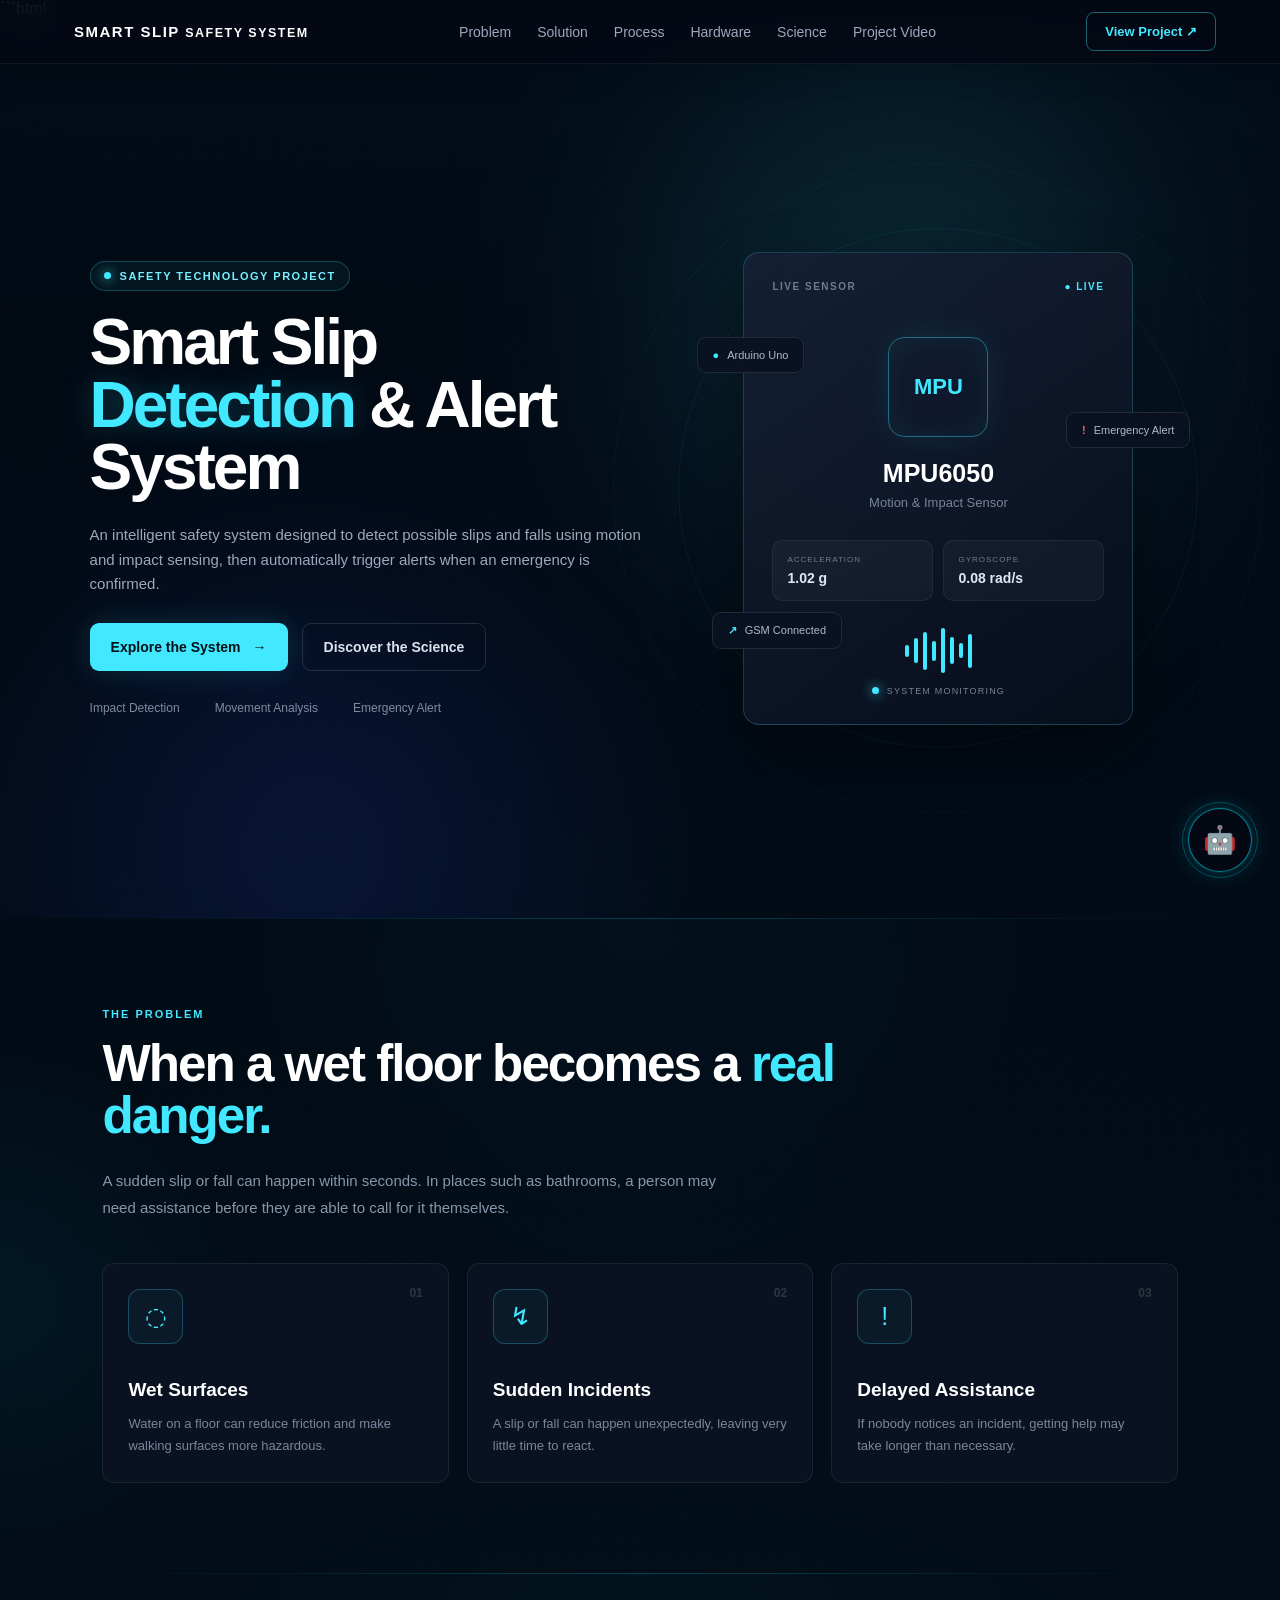
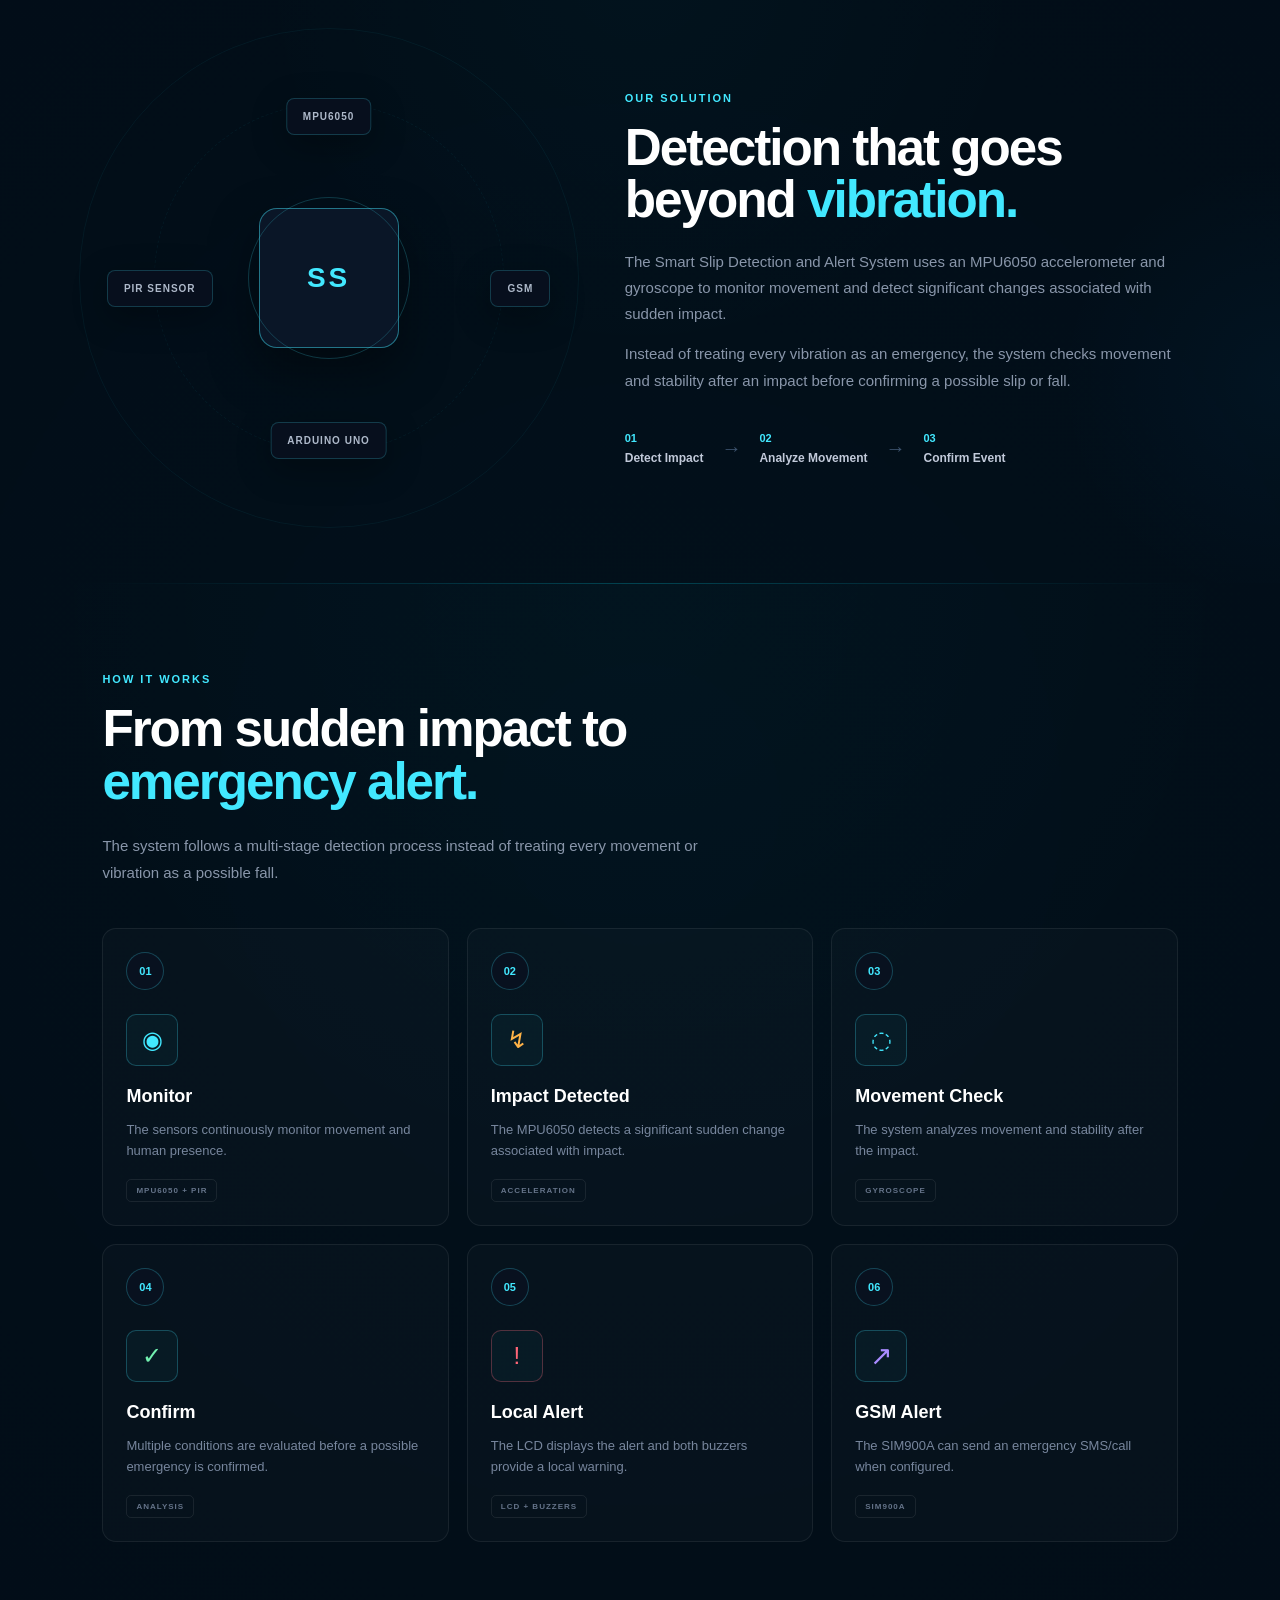
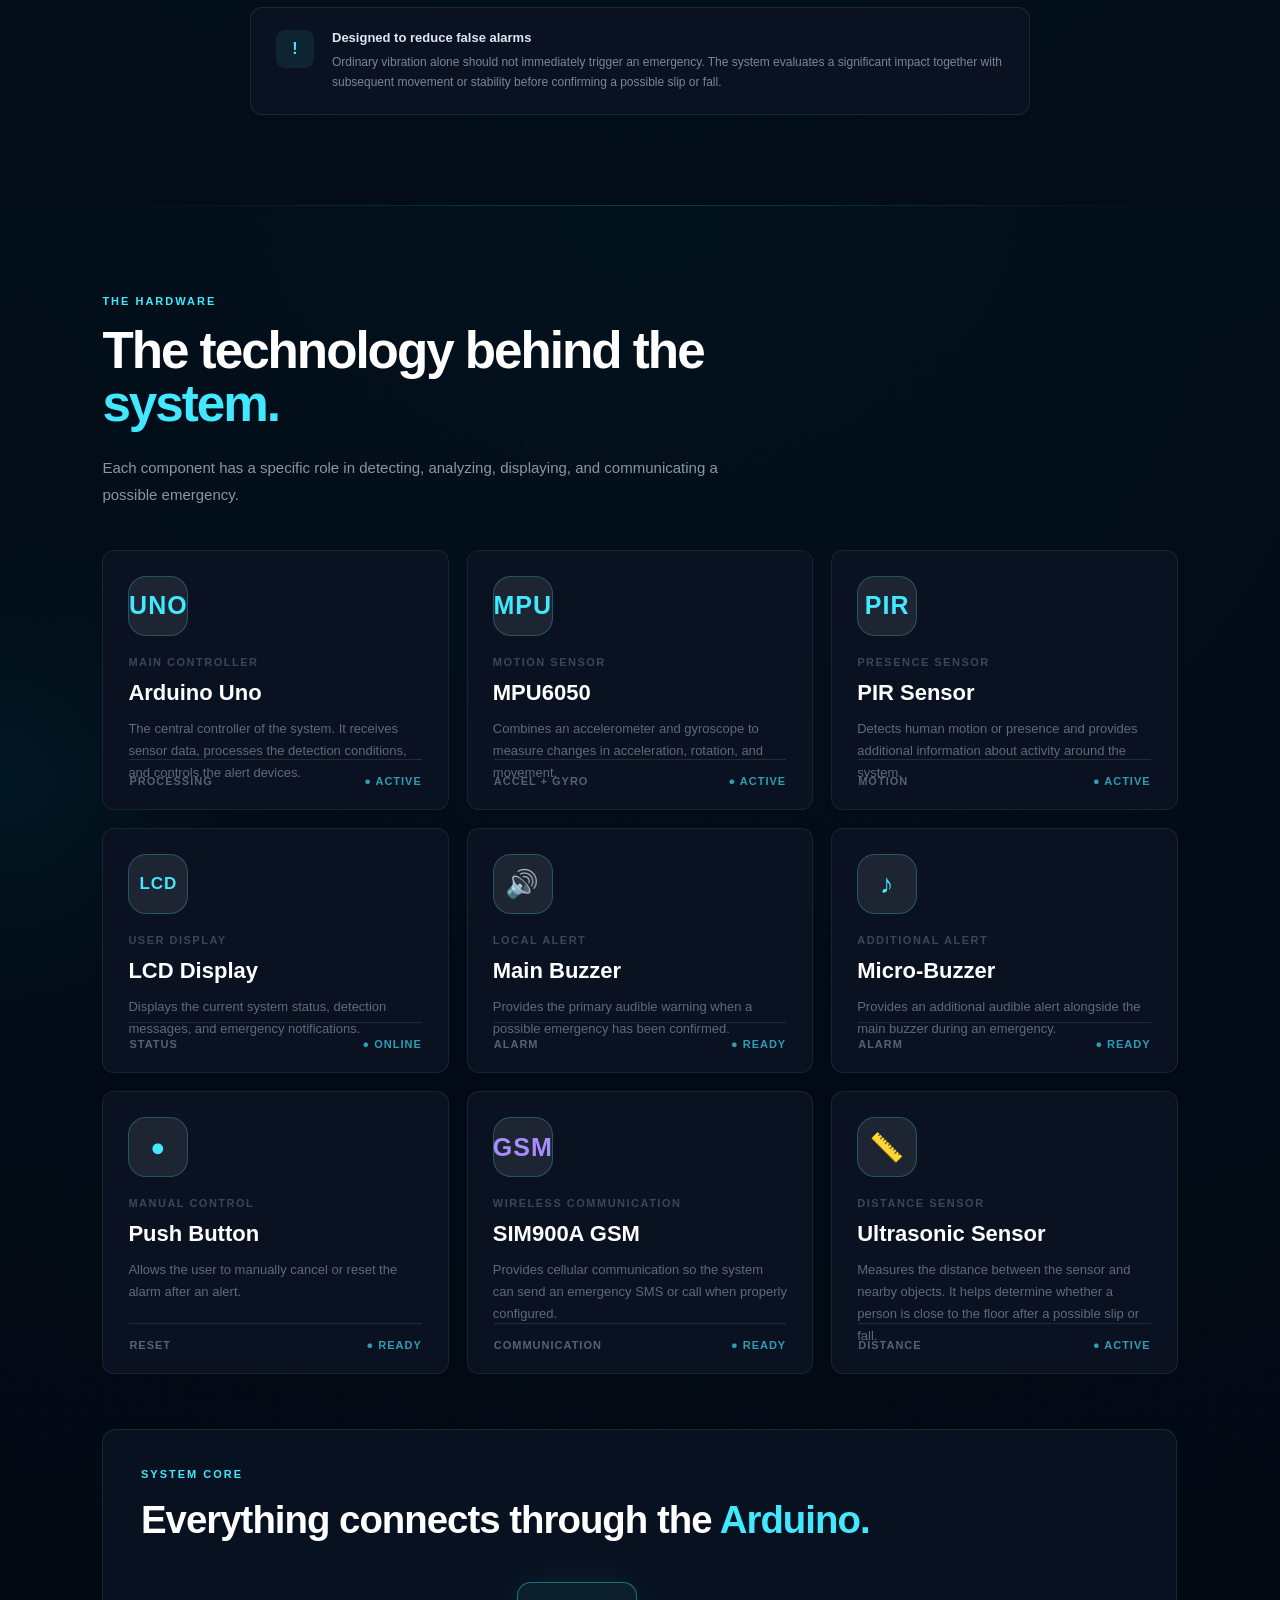
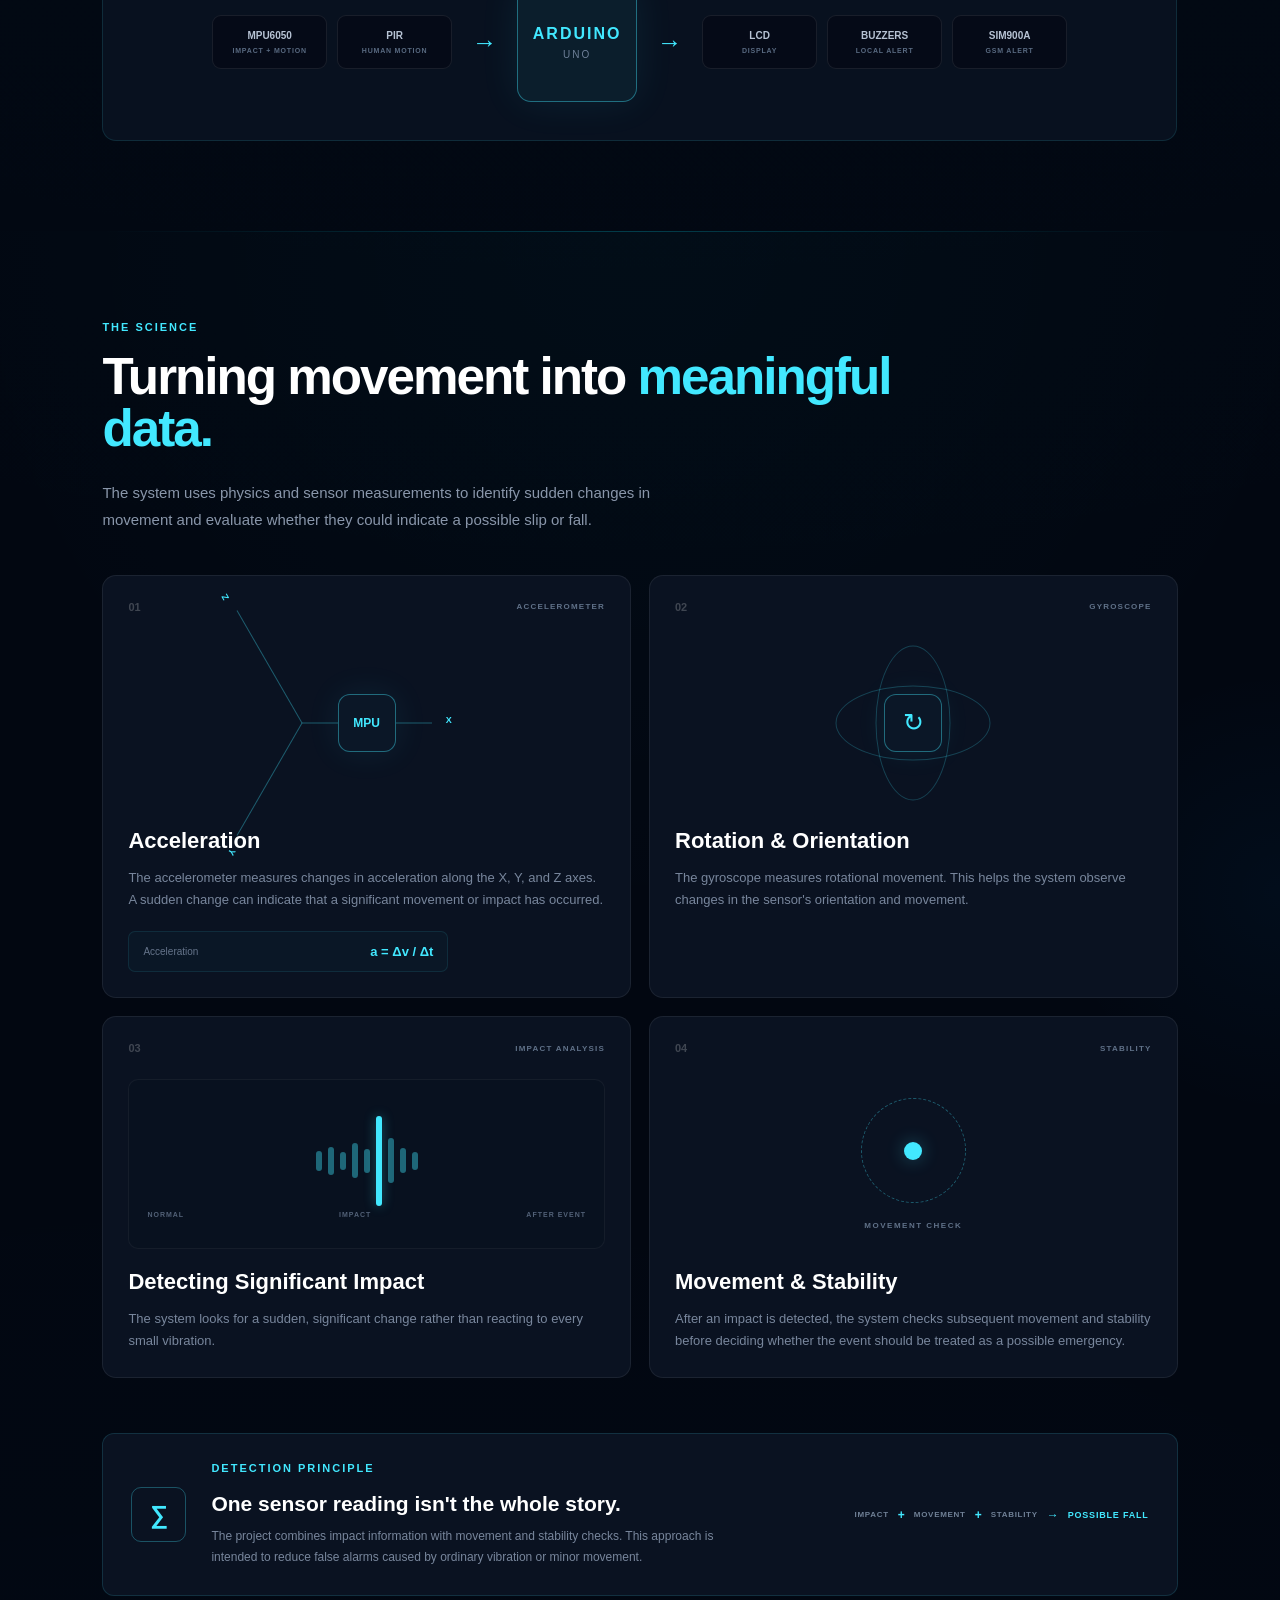
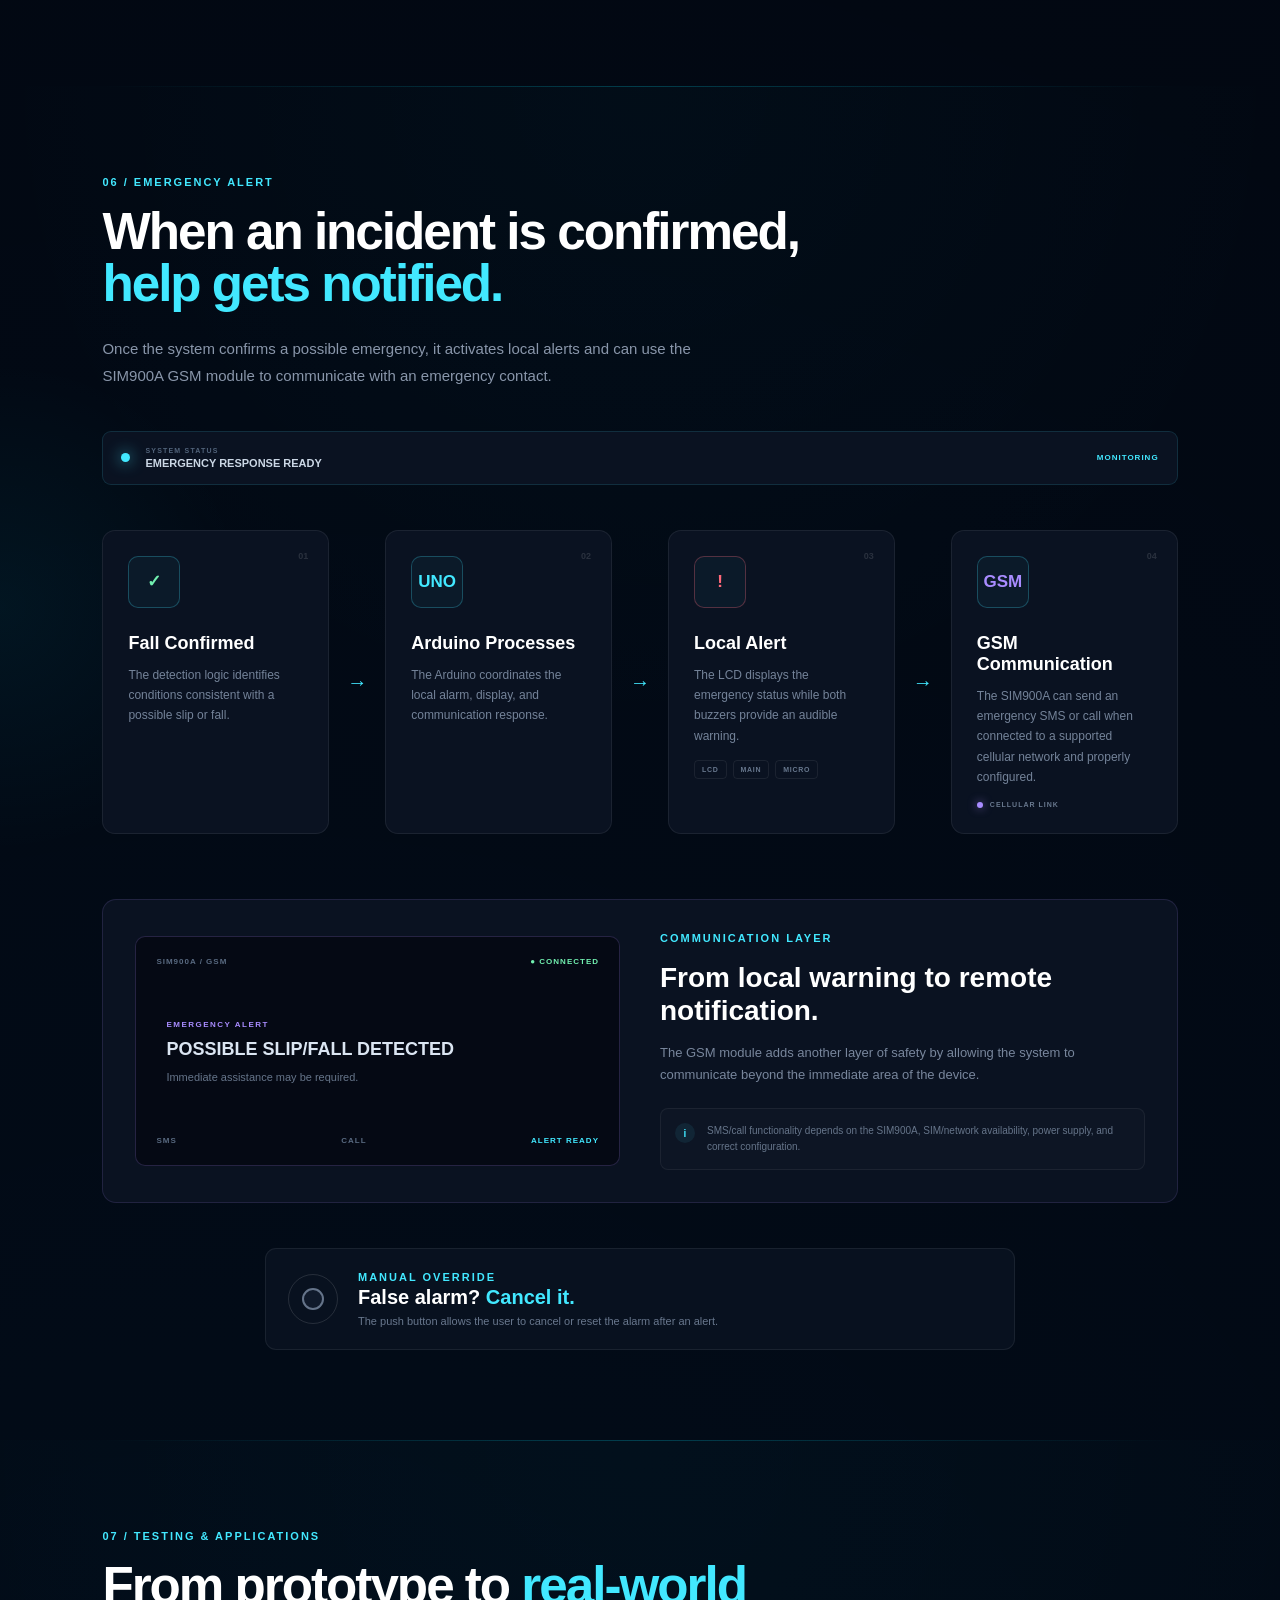
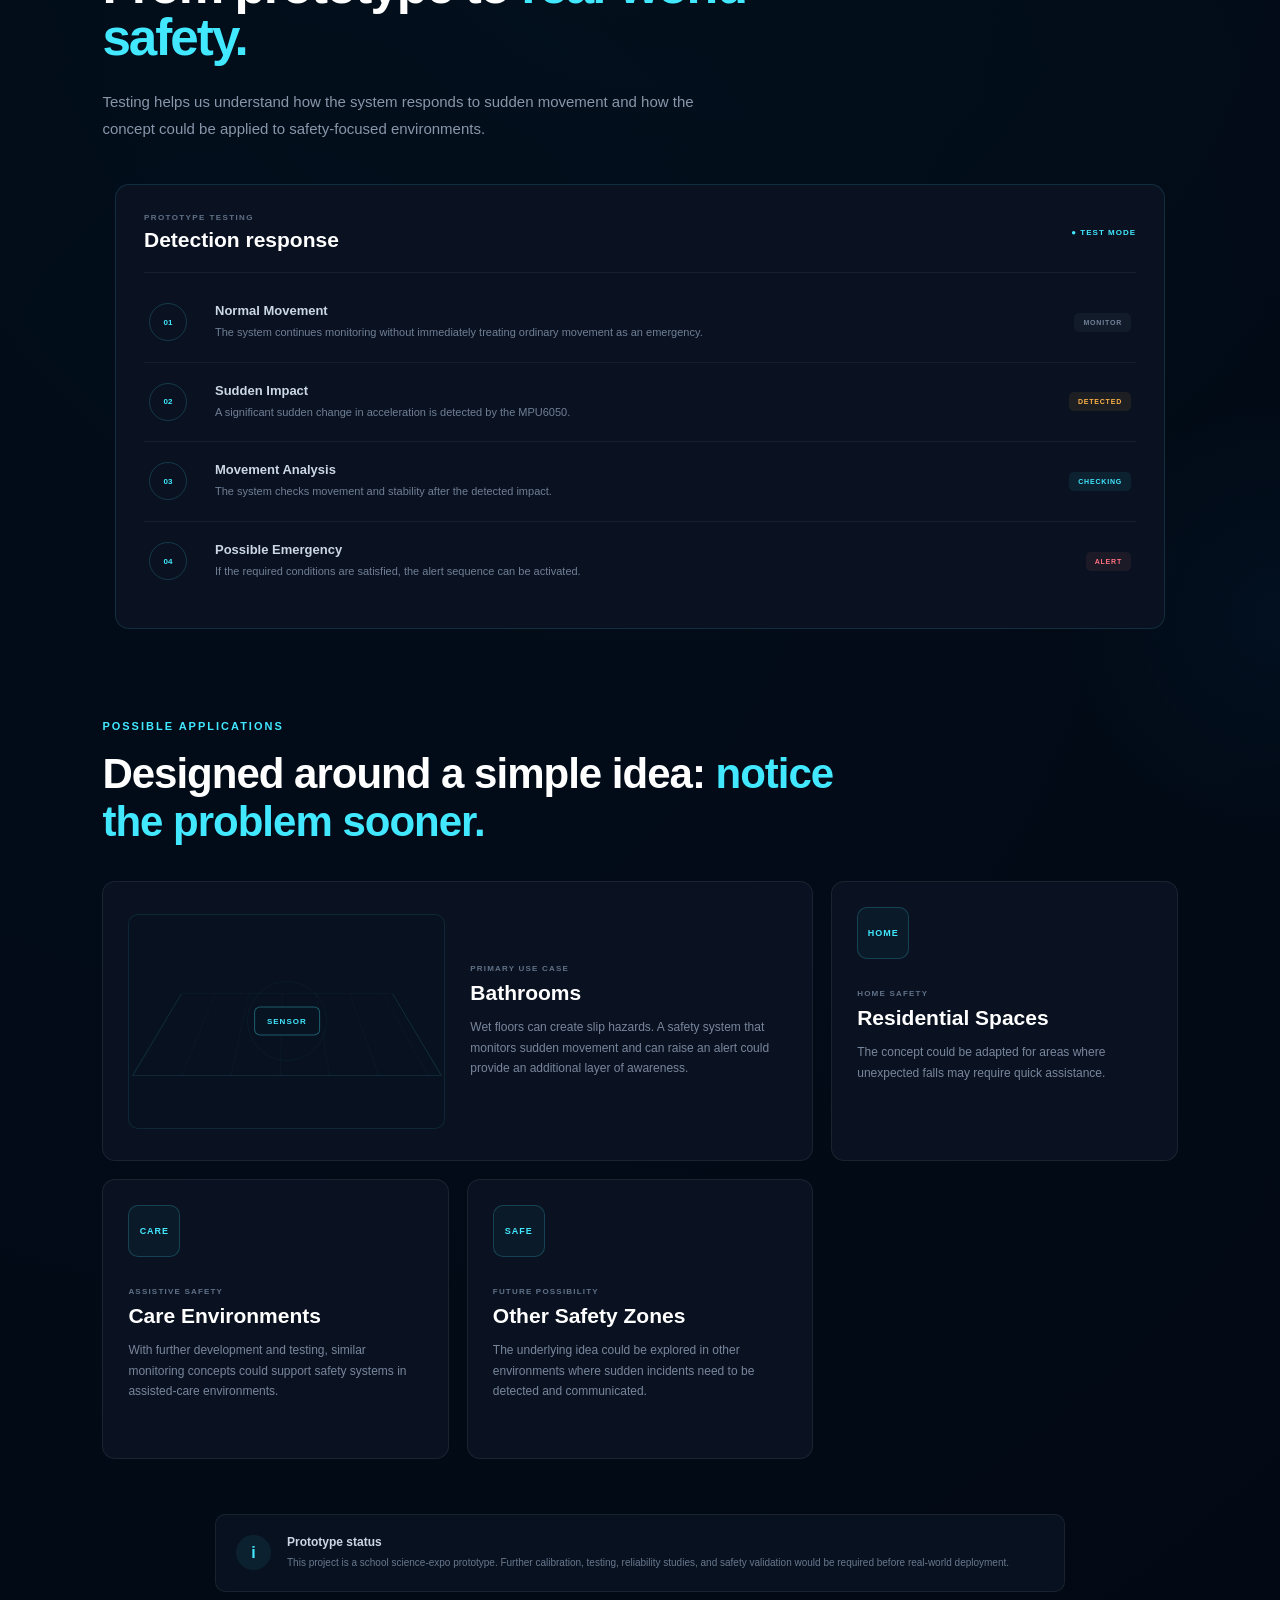
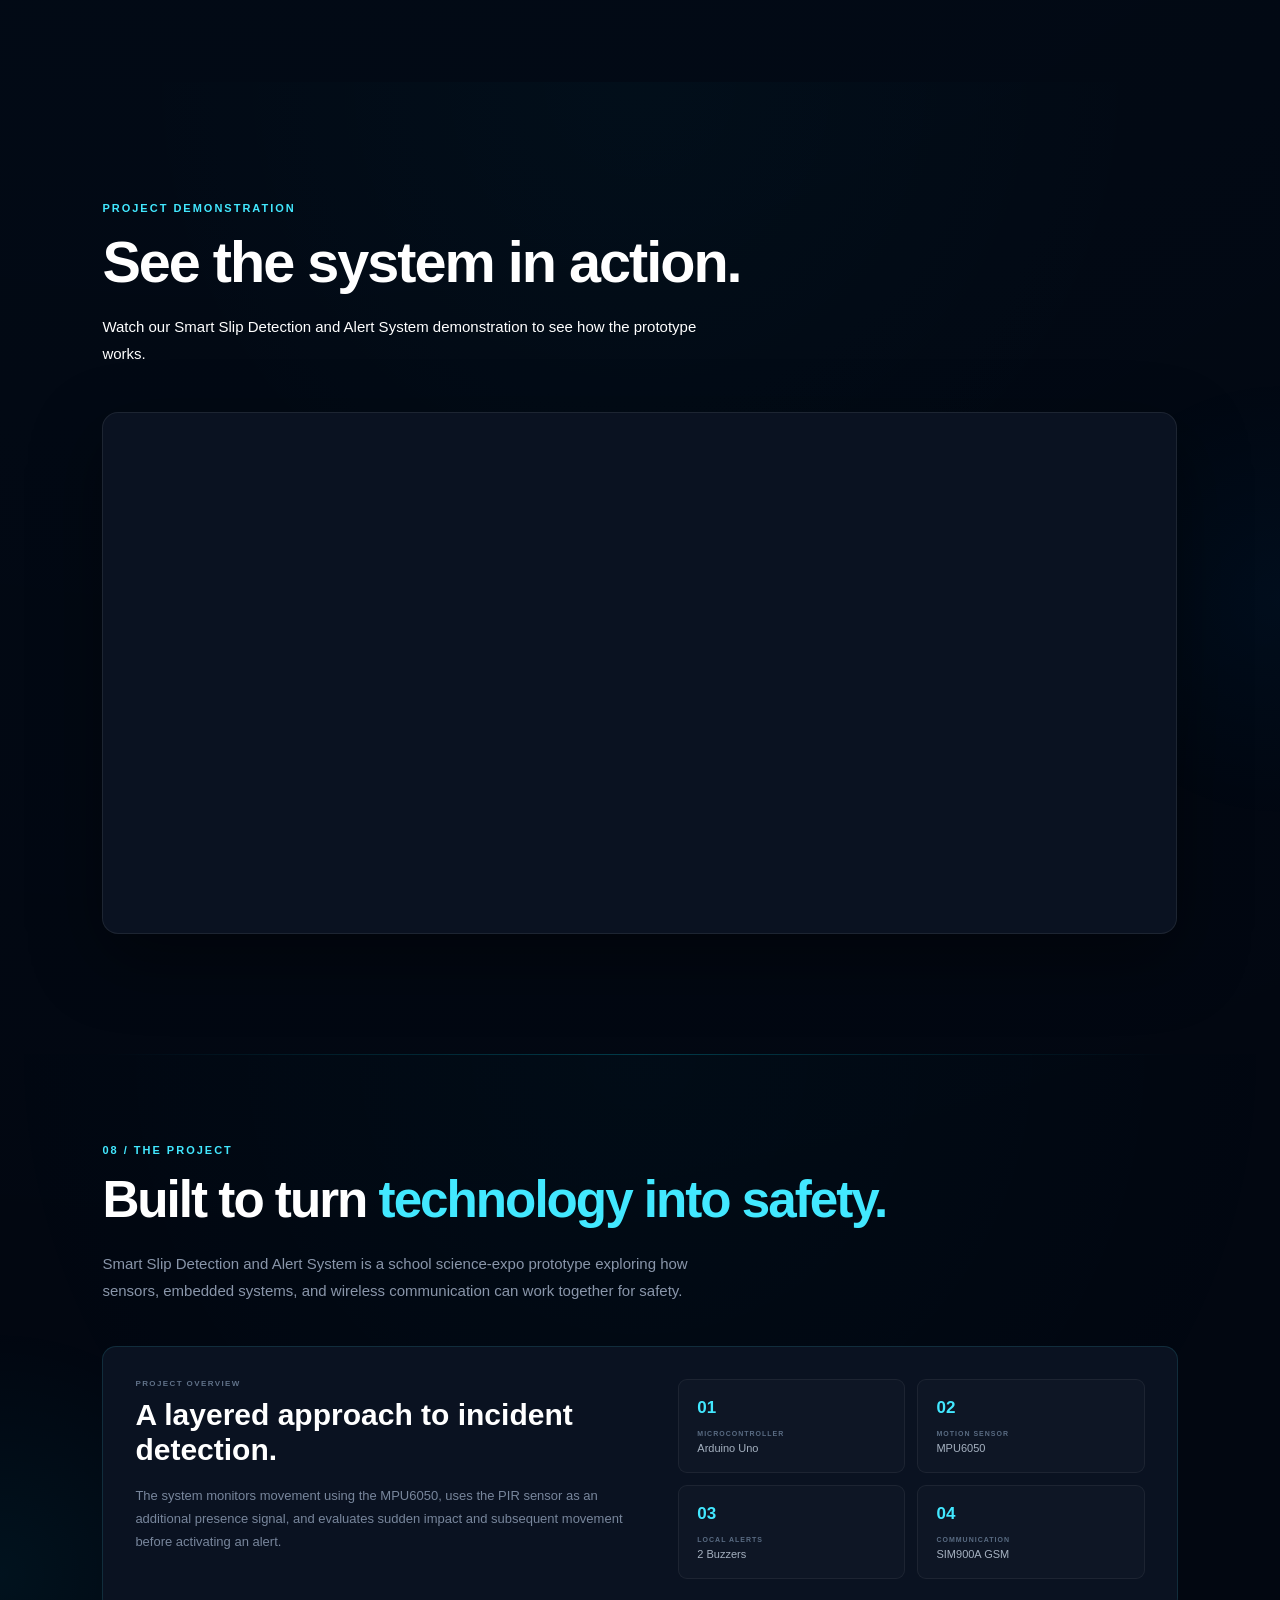
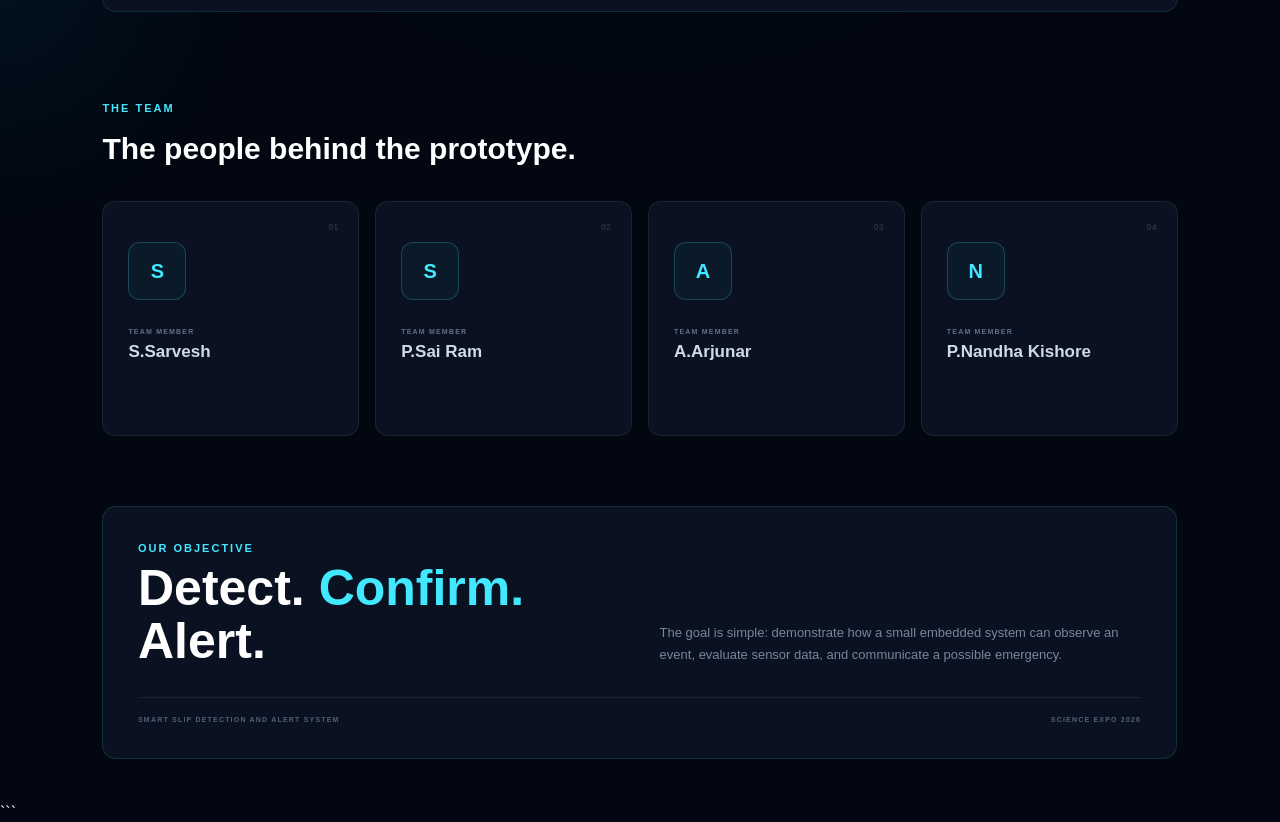
==== commit 854b644e: "Implement SlipBot memory" ====
--- a/index.html
+++ b/index.html
@@ -3047,14 +3047,51 @@
               aria-label="Clear memory"
               title="Clear memory">🧹</button>
 
-            <button id="ai-fullscreen-btn"
+            
+            <button
+                id="ai-new-chat-btn"
+               class="ai-header-action"
+               type="button"
+               aria-label="New chat"
+               title="New chat">
+    ＋
+            </button>
+
+           <button
+               id="ai-clear-memory-btn"
+             class="ai-header-action"
+             type="button"
+             aria-label="Clear memory"
+              title="Clear memory">
+               🧹
+        </button>
+
+        <button
+          id="ai-fullscreen-btn"
+          class="ai-fullscreen-button"
+          aria-label="Toggle full screen"
+          title="Full screen">
+            ⛶
+        </button>
+
+        <button
+          id="ai-close-btn"
+          class="ai-close-button"
+           aria-label="Close SlipBot">
+            ✕
+        </button>
+```
+
+
+        <button 
+            id="ai-fullscreen-btn"
         class="ai-fullscreen-button"
         aria-label="Toggle full screen"
-              title="Full screen">⛶</button>
-
-            <button id="ai-close-btn"
-              class="ai-close-button"
-              aria-label="Close SlipBot">✕</button>
+            title="Full screen">⛶</button>
+
+         <button id="ai-close-btn"
+            class="ai-close-button"
+            aria-label="Close SlipBot">✕</button>
 
         </div>
 
--- a/style.css
+++ b/style.css
@@ -9572,4 +9572,82 @@
         height: 36px;
     }
 
-}+}
+
+/* =========================================================
+   SLIPBOT MEMORY HEADER BUTTONS
+========================================================= */
+
+.ai-header-action {
+    width: 40px;
+    height: 40px;
+    margin-left: 8px;
+
+    display: flex;
+    align-items: center;
+    justify-content: center;
+
+    border-radius: 11px;
+
+    background:
+        rgba(255, 255, 255, 0.035);
+
+    border:
+        1px solid rgba(255, 255, 255, 0.08);
+
+    color:
+        rgba(255, 255, 255, 0.68);
+
+    font-size: 15px;
+
+    cursor: pointer;
+
+    transition:
+        transform 0.2s ease,
+        color 0.2s ease,
+        border-color 0.2s ease,
+        background 0.2s ease,
+        box-shadow 0.2s ease;
+}
+
+.ai-header-action:hover {
+    transform:
+        translateY(-2px);
+
+    color:
+        #ffffff;
+
+    background:
+        rgba(0, 229, 255, 0.08);
+
+    border-color:
+        rgba(0, 229, 255, 0.28);
+
+    box-shadow:
+        0 0 20px
+        rgba(0, 229, 255, 0.08);
+}
+
+#ai-overlay.fullscreen
+.ai-header-action {
+    width: 40px;
+    height: 40px;
+}
+
+
+@media (max-width: 700px) {
+
+    .ai-header-action {
+        width: 36px;
+        height: 36px;
+        margin-left: 5px;
+    }
+
+    #ai-overlay.fullscreen
+    .ai-header-action {
+        width: 36px;
+        height: 36px;
+    }
+
+}
+
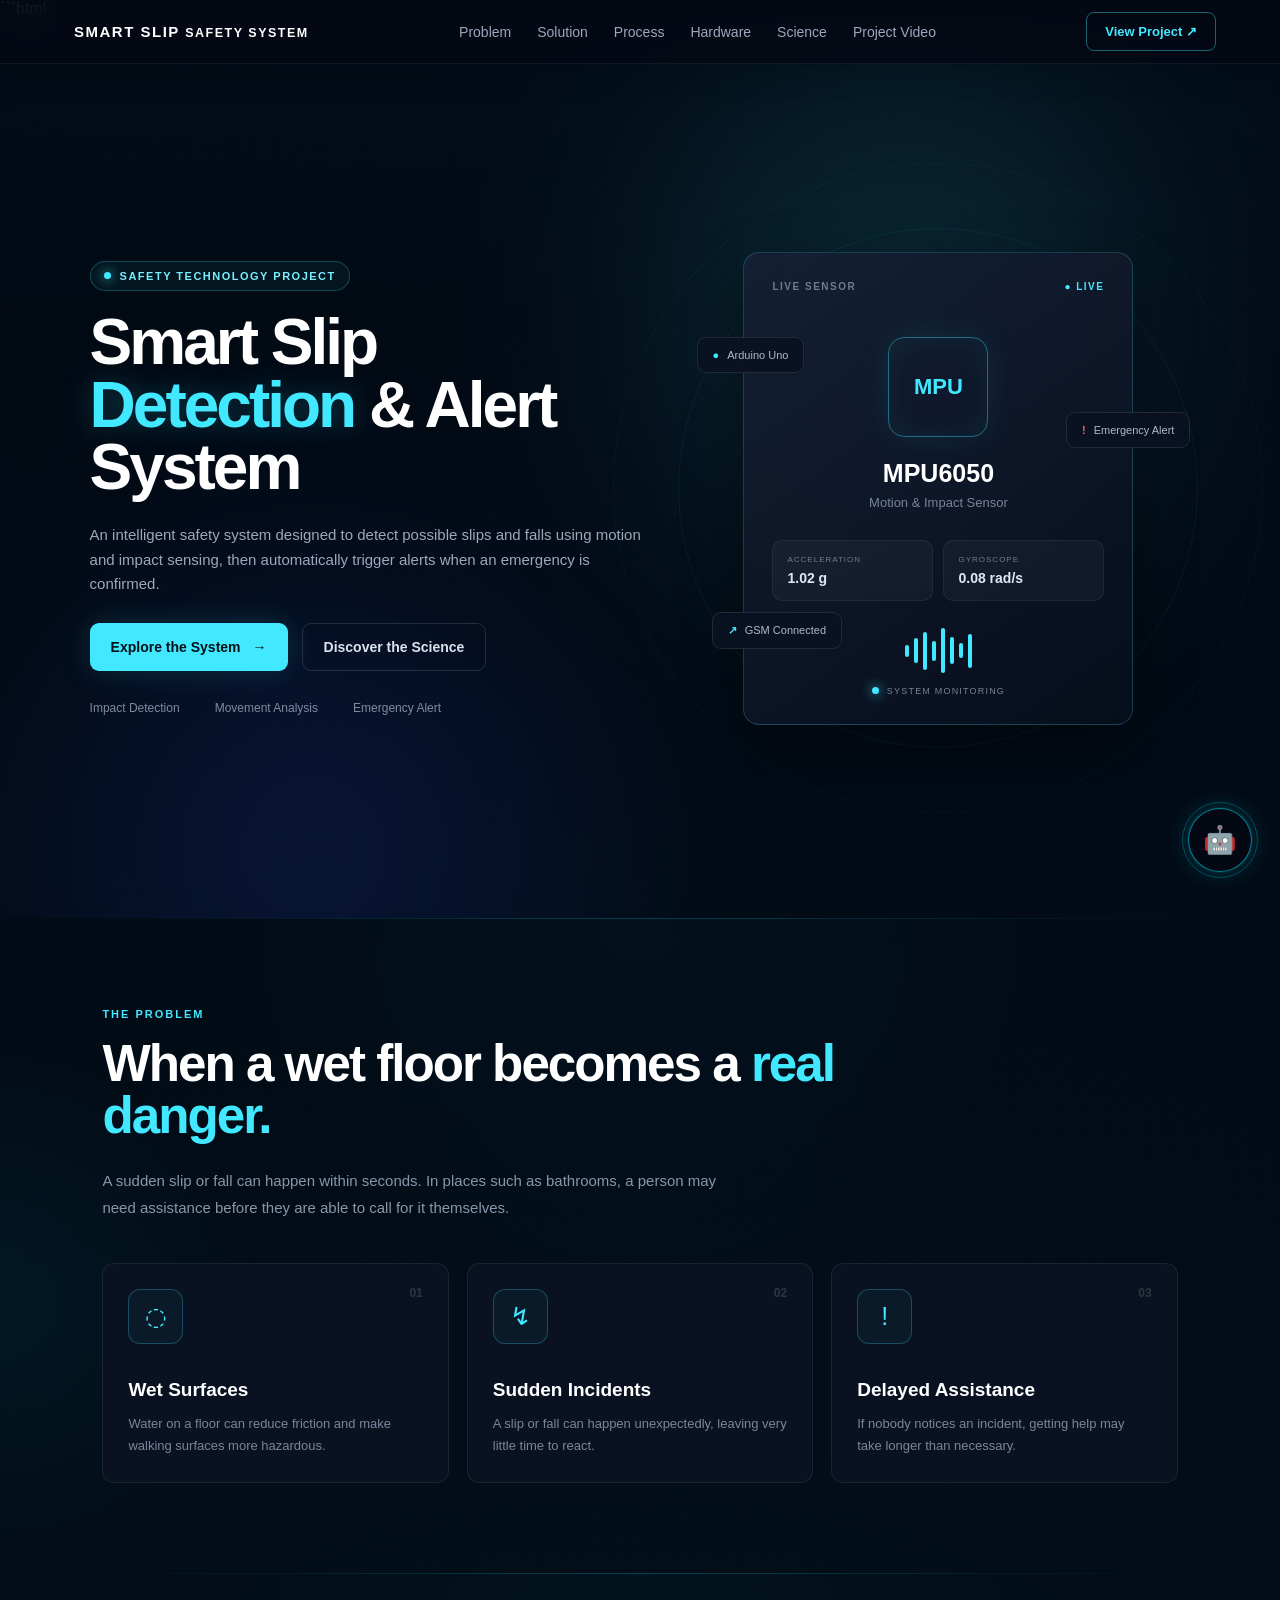
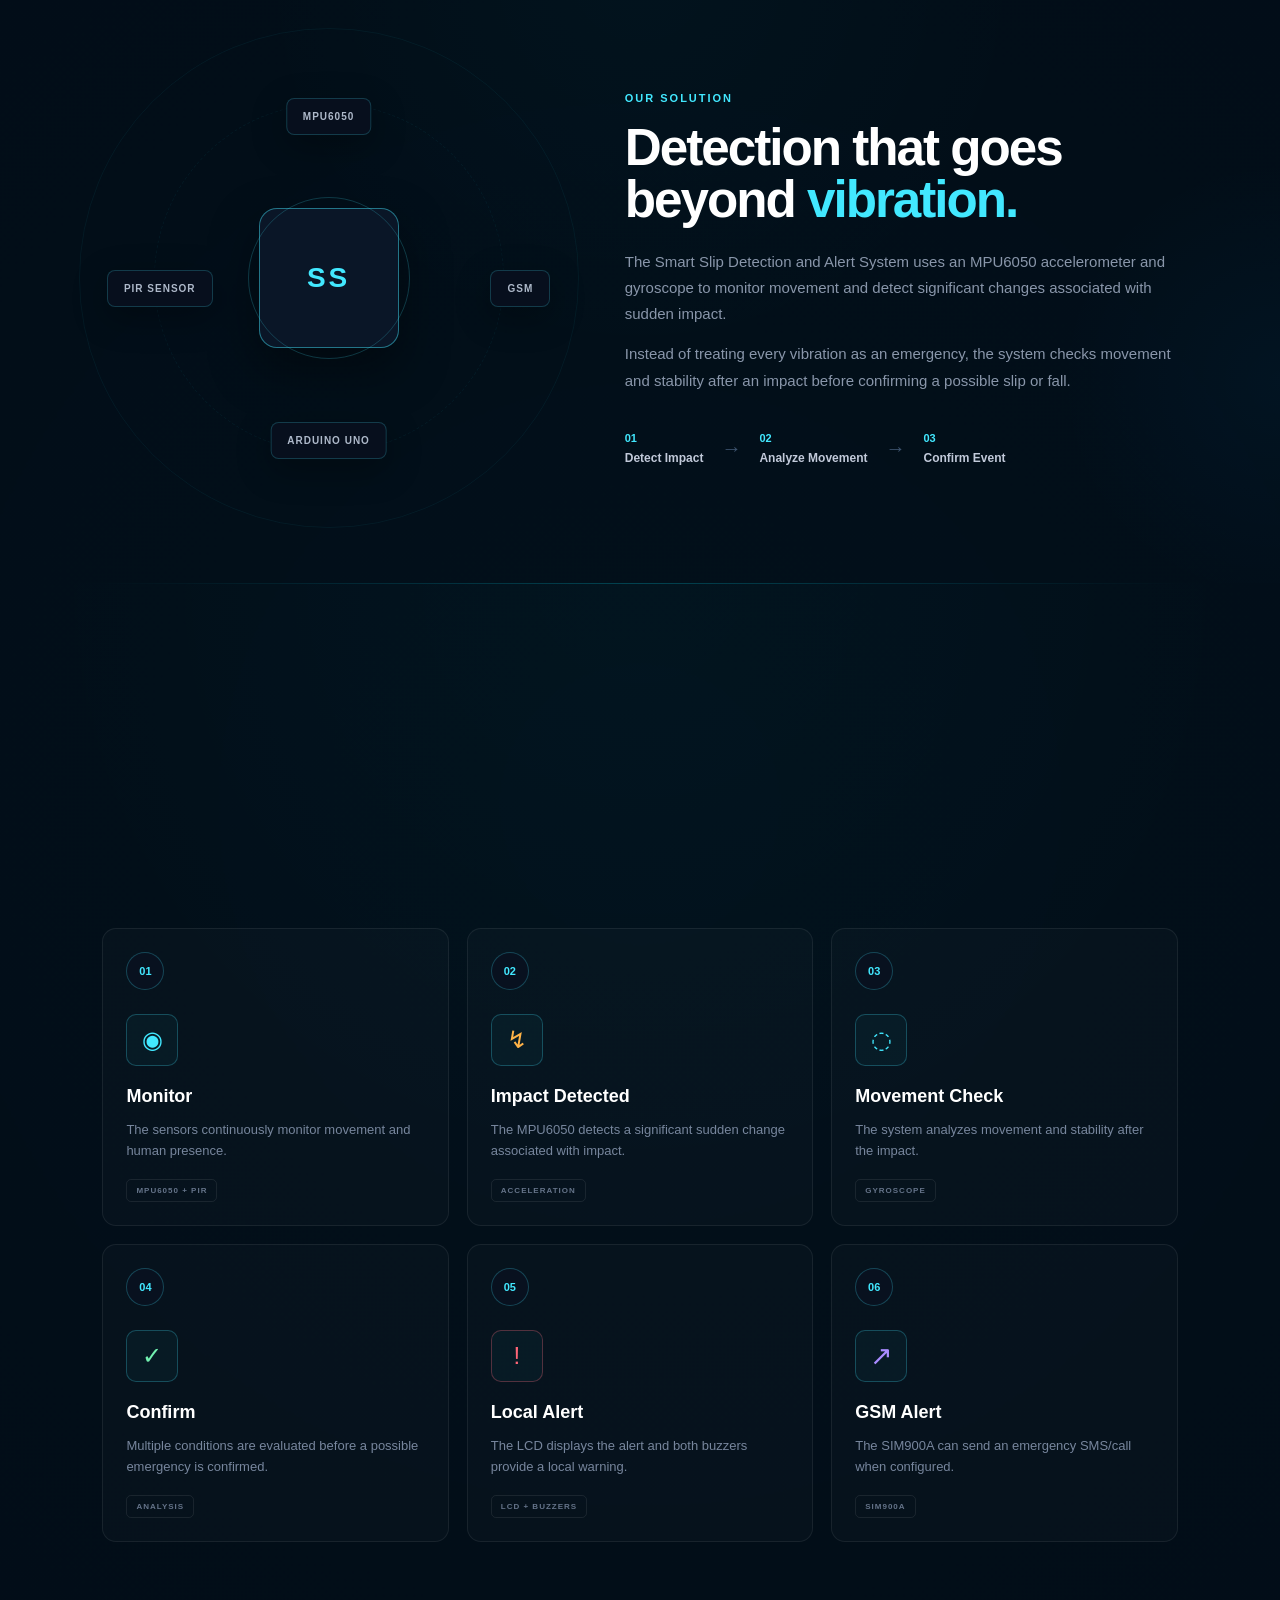
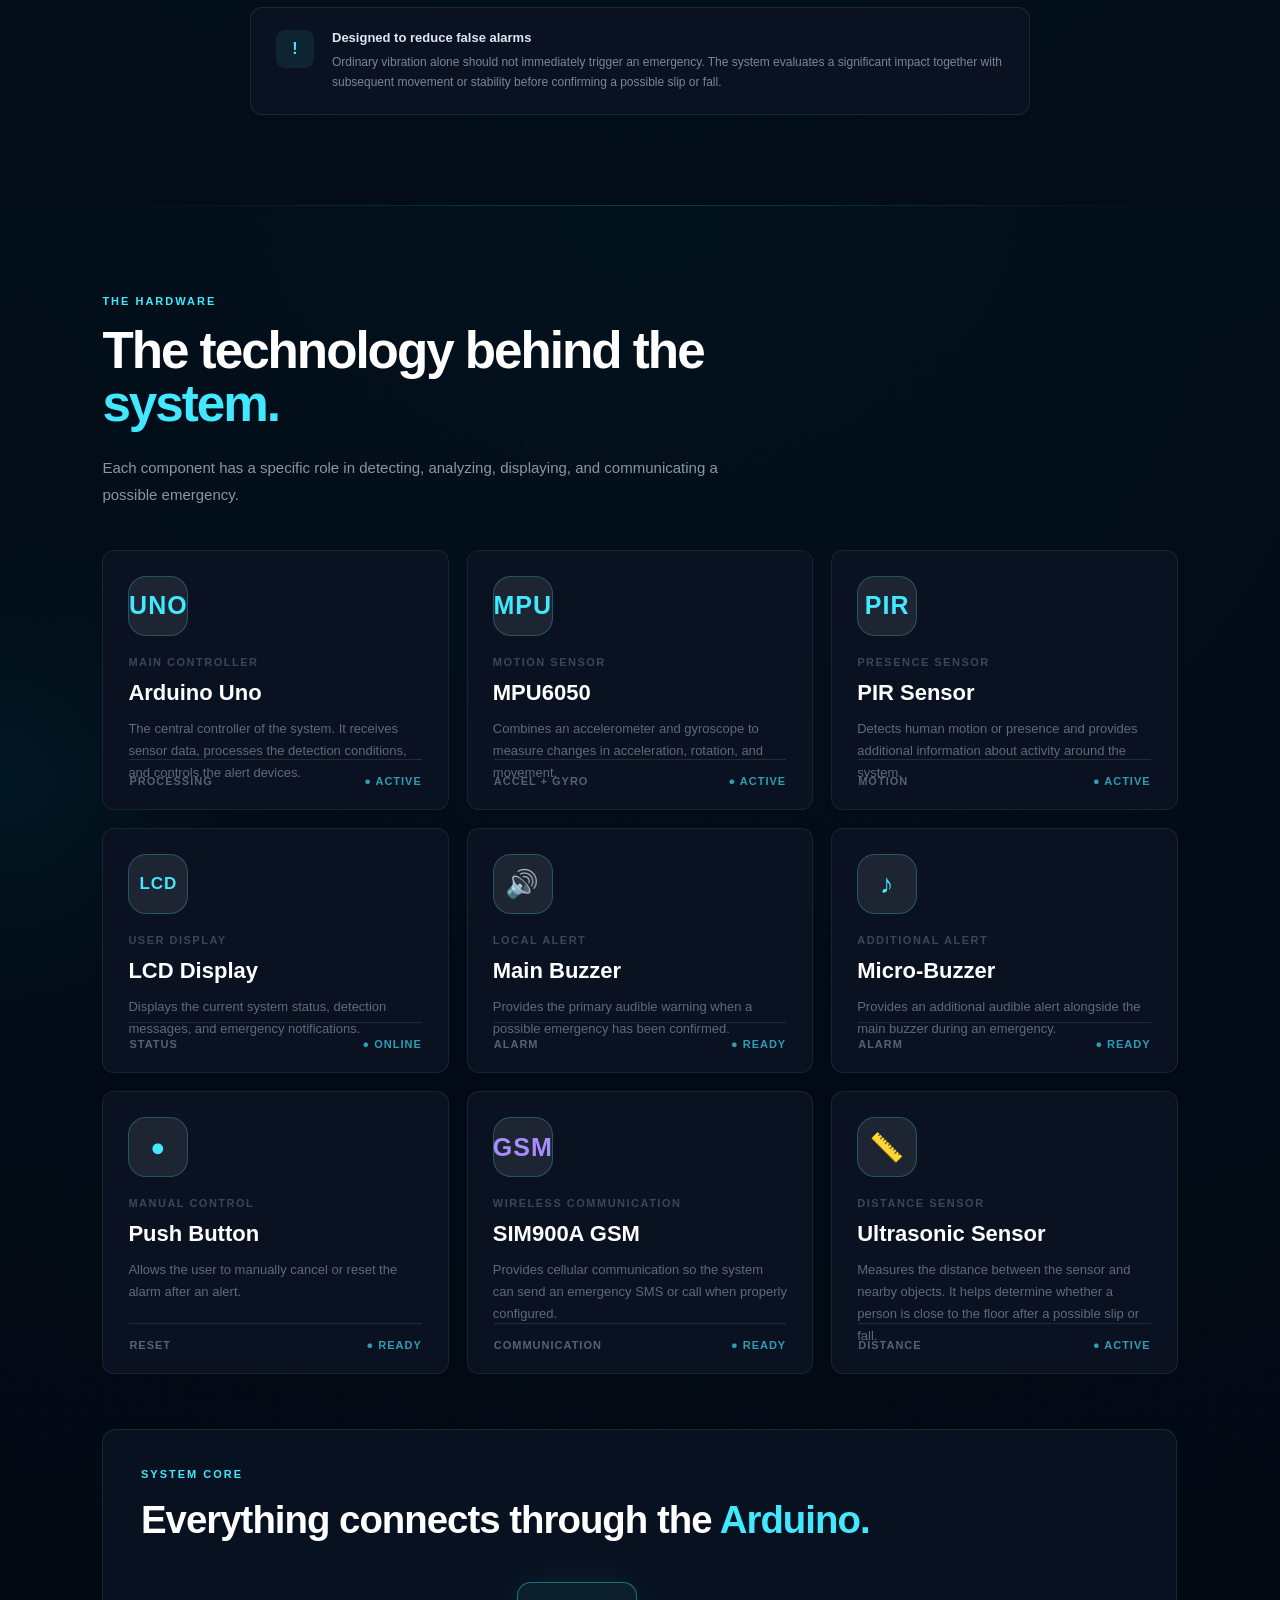
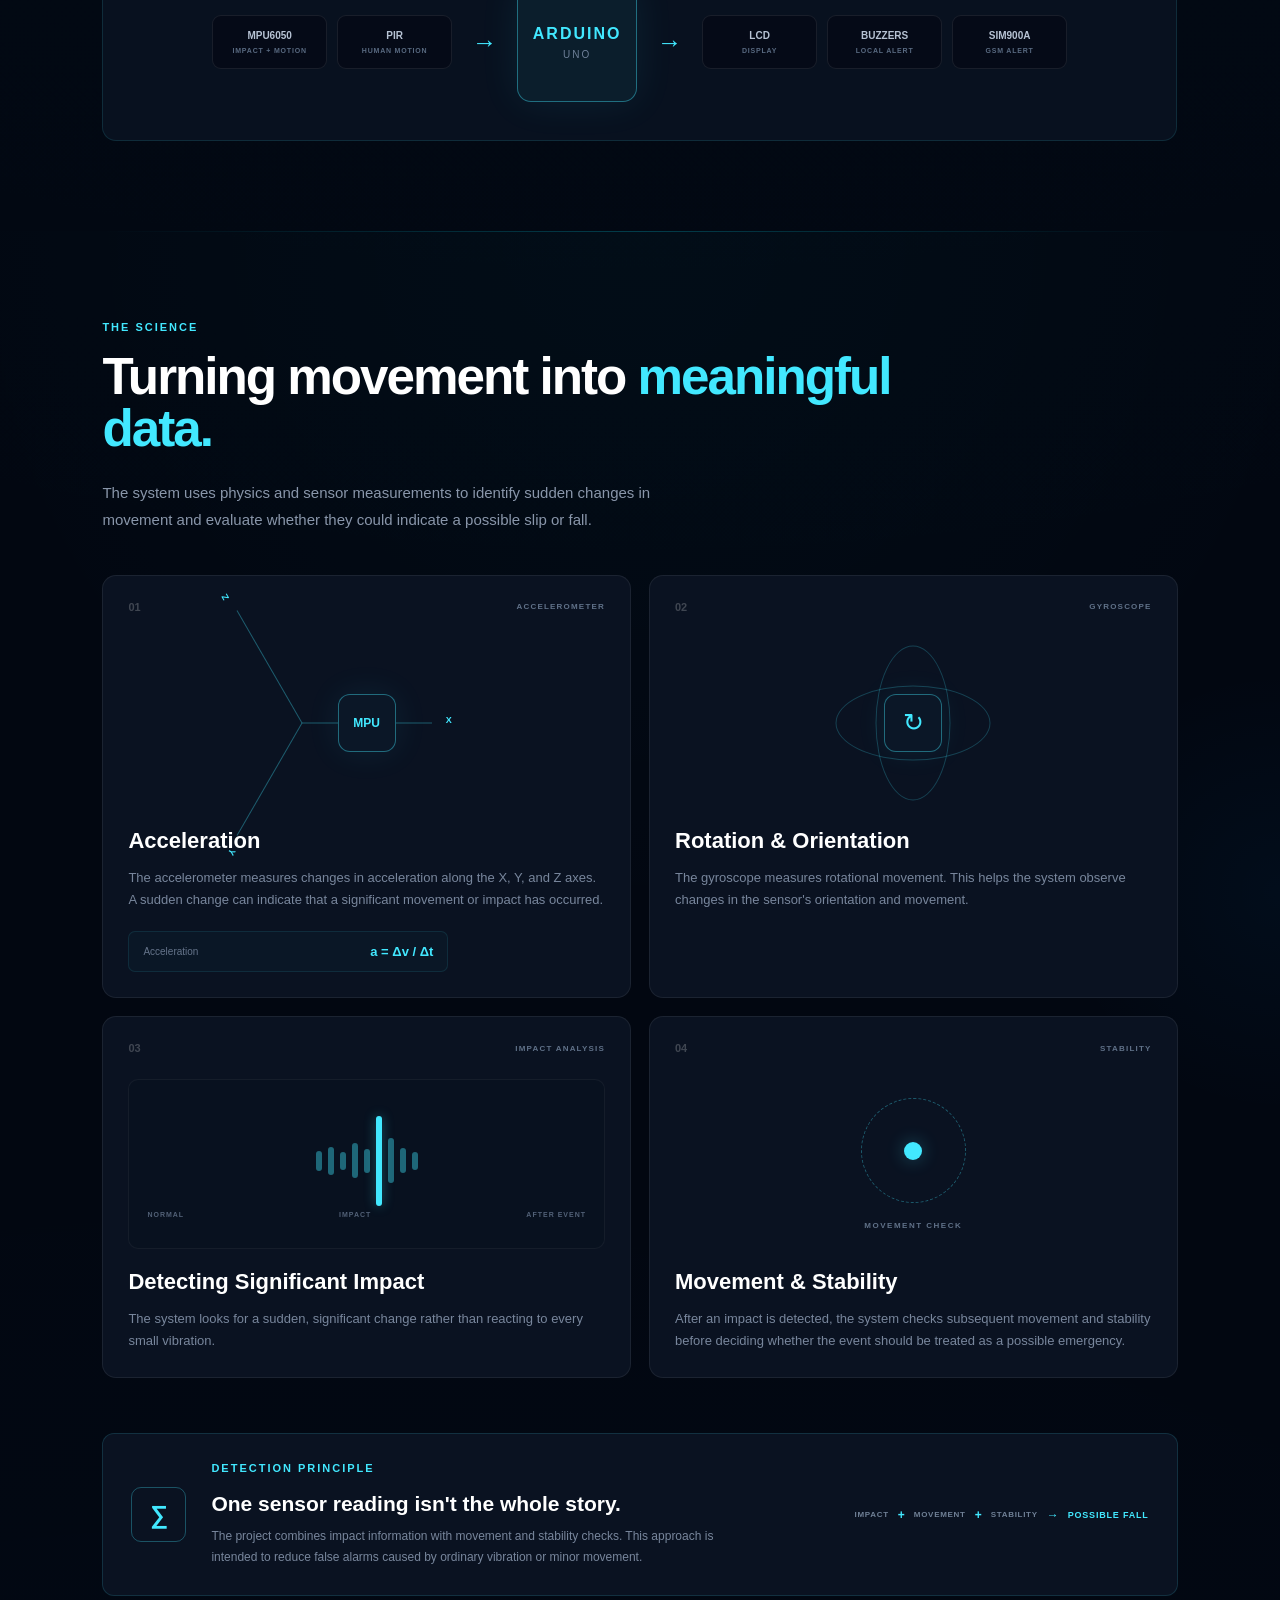
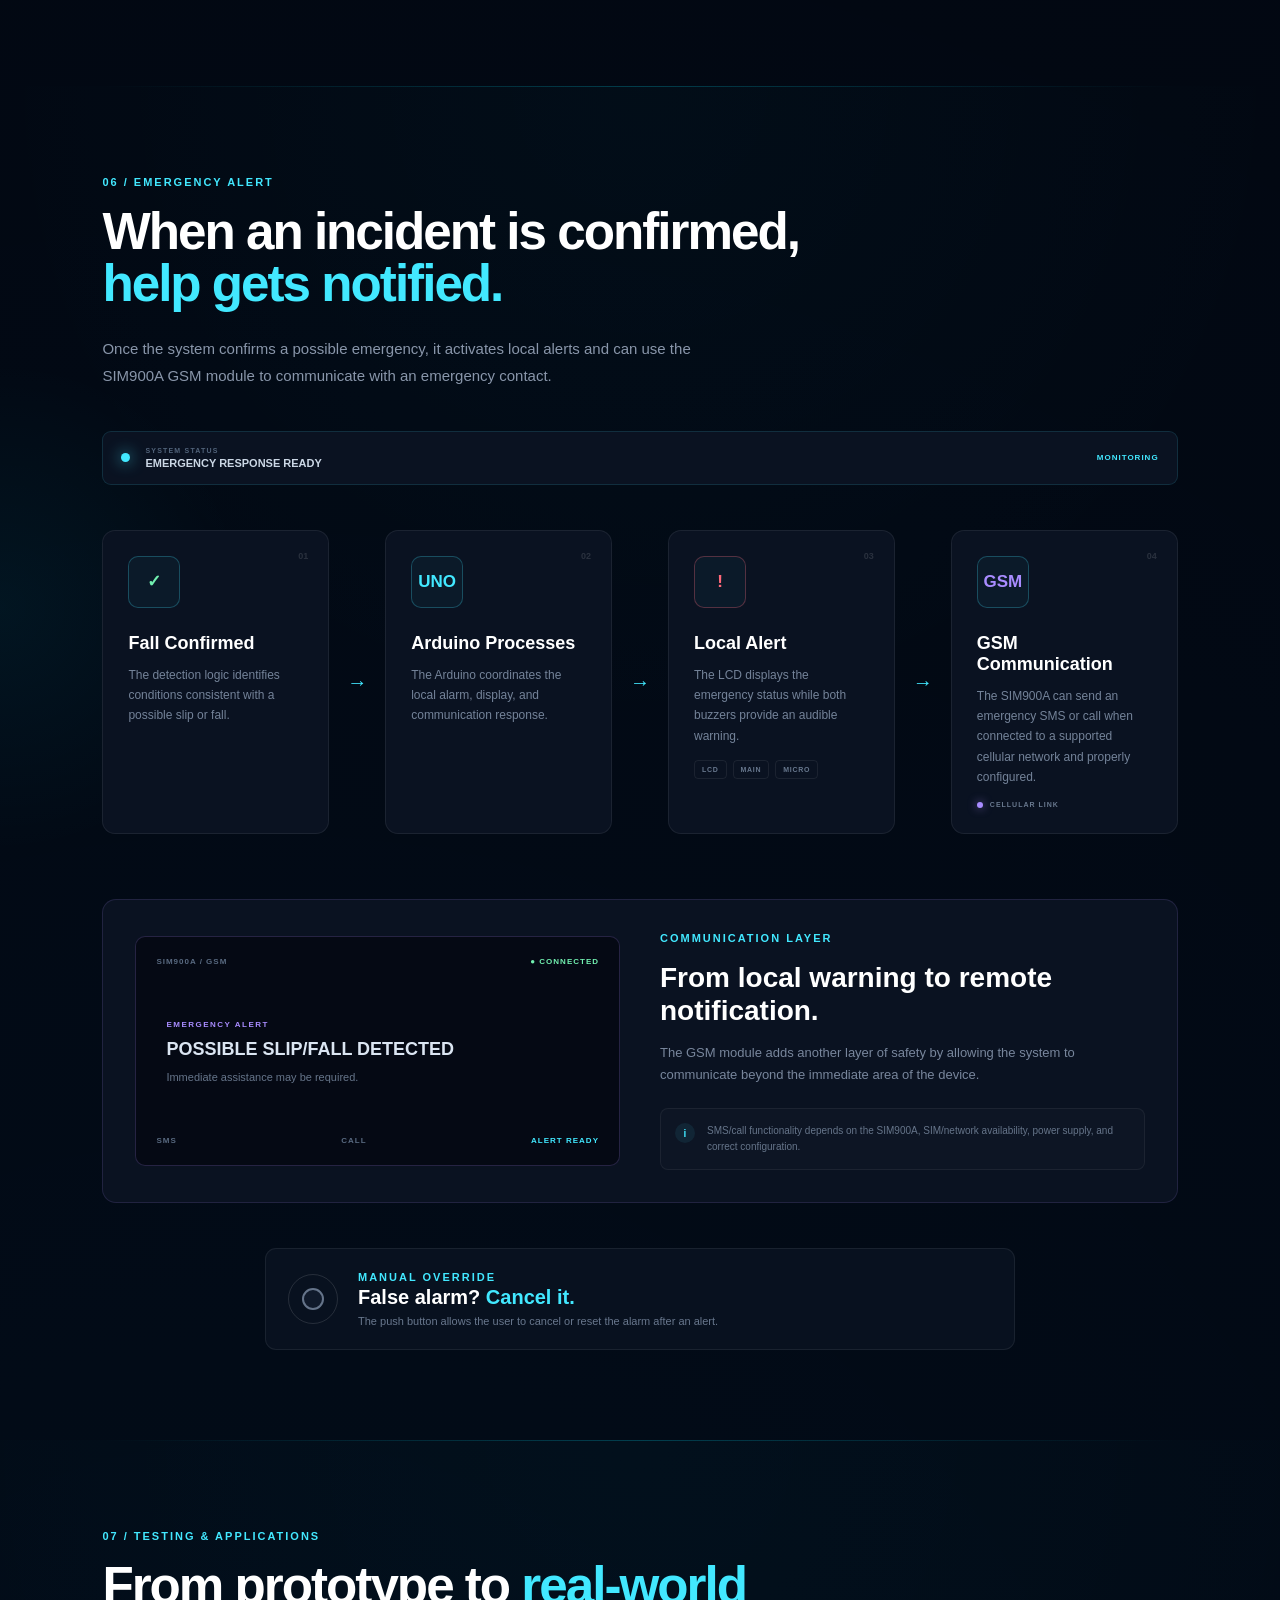
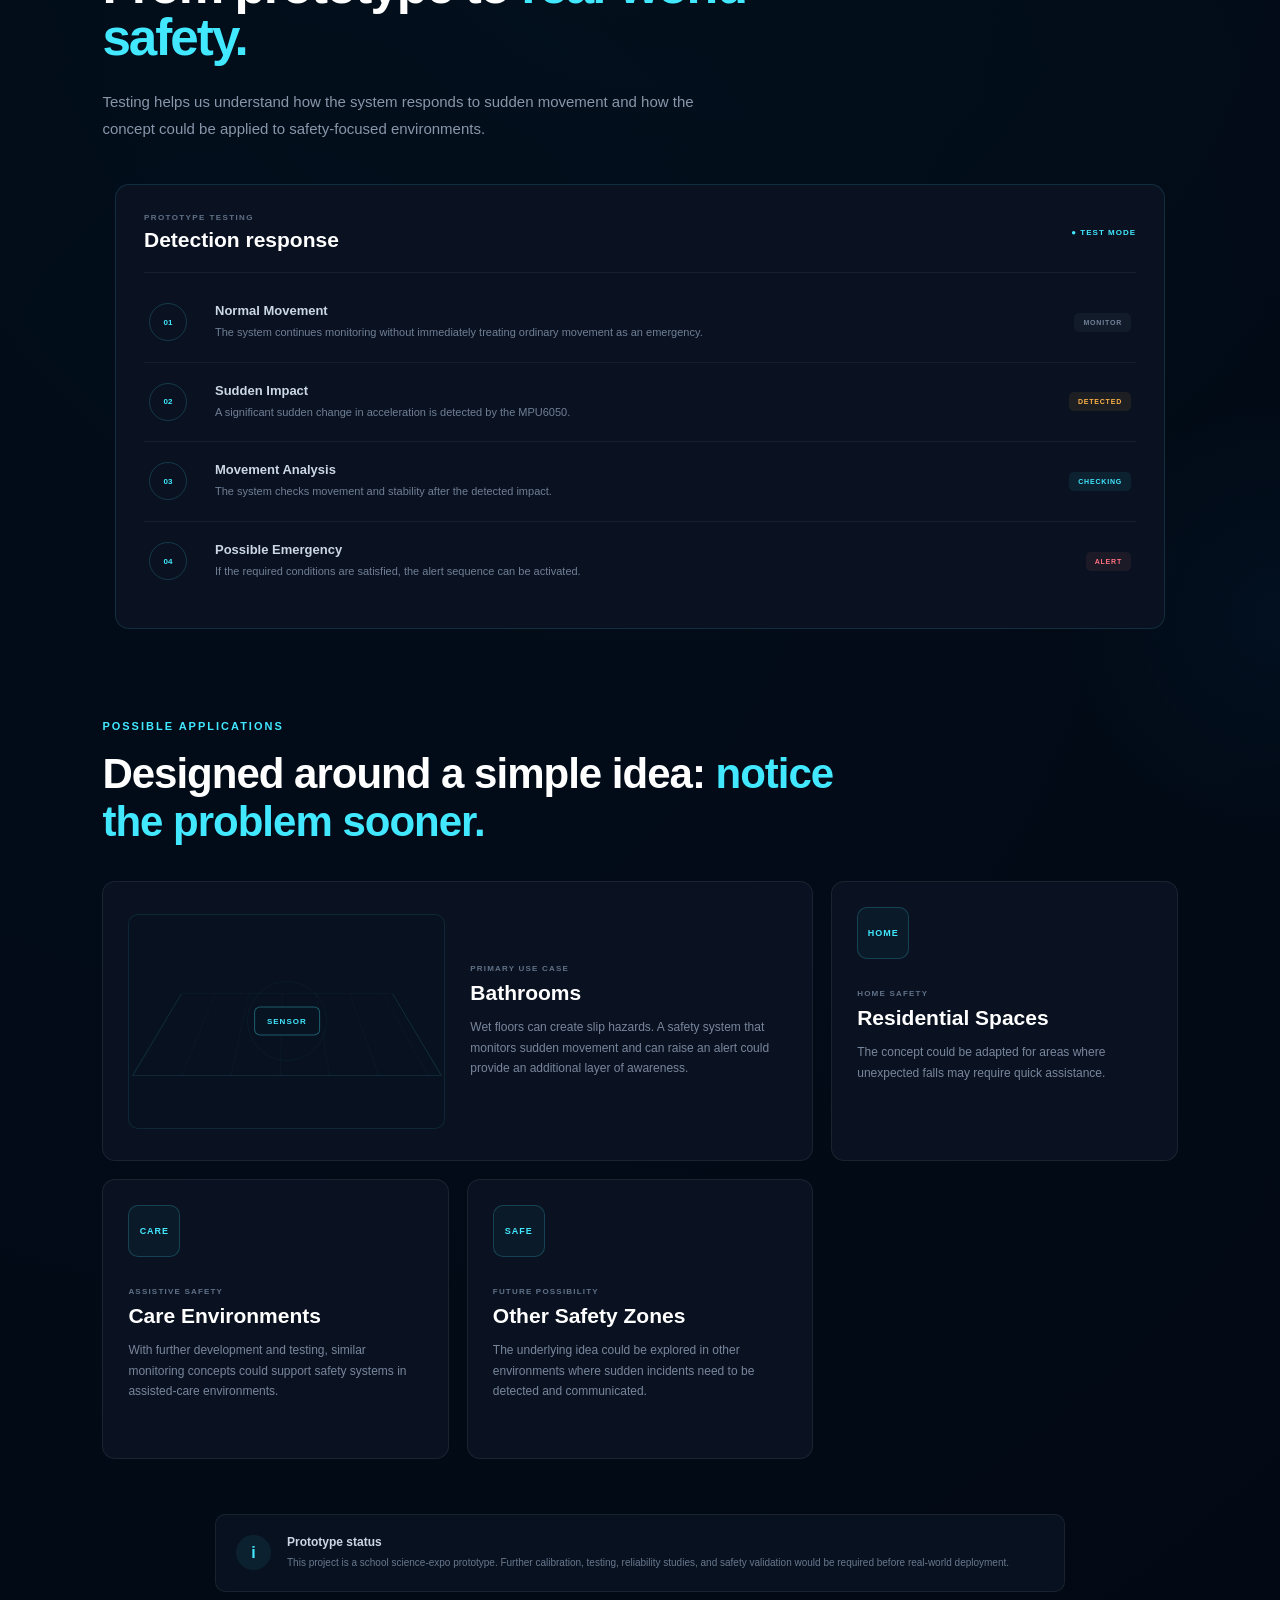
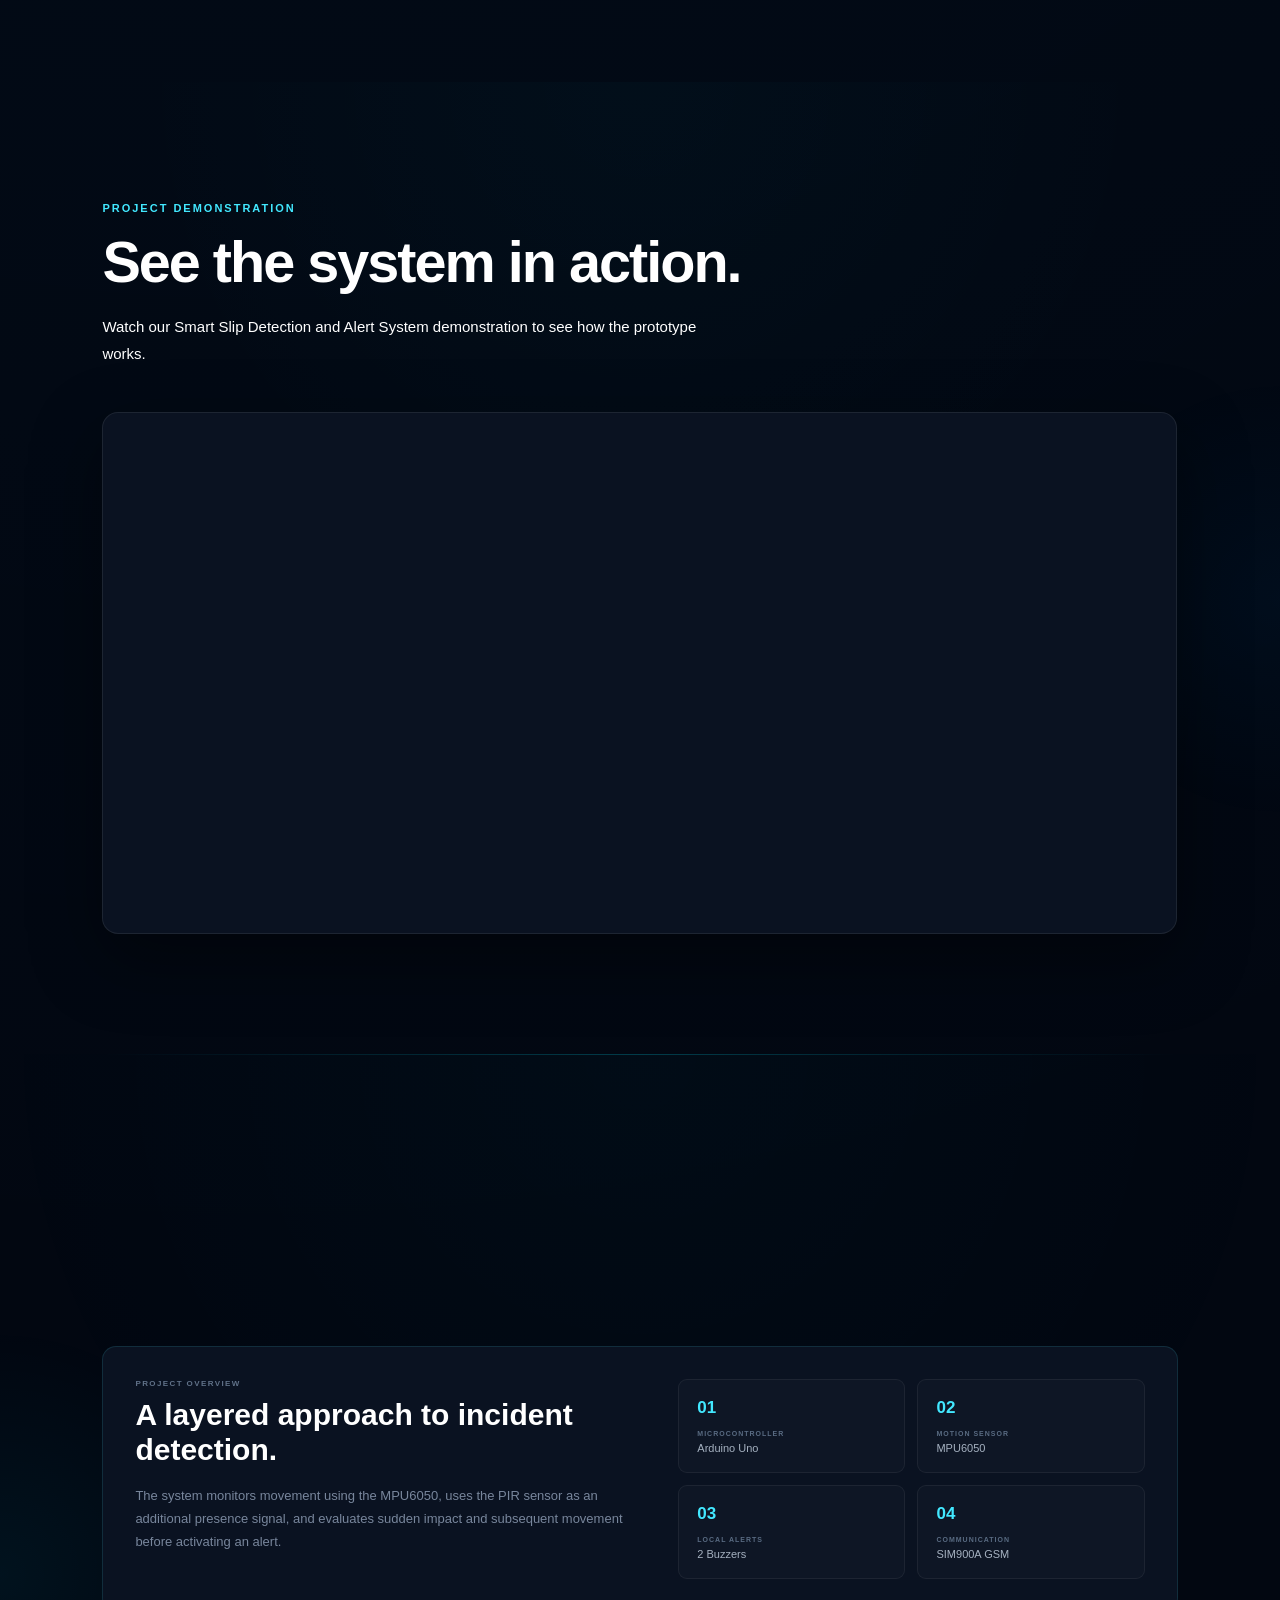
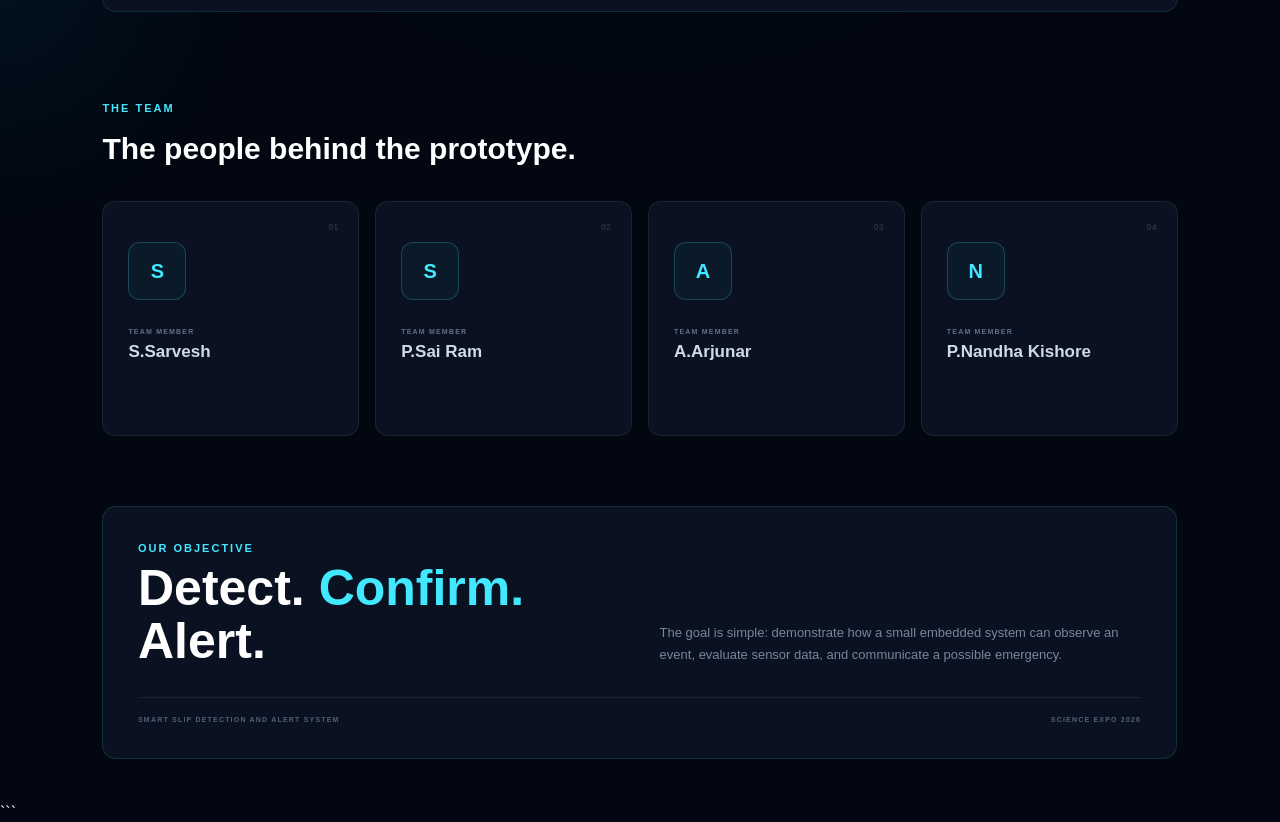
==== commit 2c0db518: "Implement SlipBot memory" ====
--- a/index.html
+++ b/index.html
@@ -3080,7 +3080,7 @@
            aria-label="Close SlipBot">
             ✕
         </button>
-```
+
 
 
         <button 
--- a/style.css
+++ b/style.css
@@ -9573,81 +9573,3 @@
     }
 
 }
-
-/* =========================================================
-   SLIPBOT MEMORY HEADER BUTTONS
-========================================================= */
-
-.ai-header-action {
-    width: 40px;
-    height: 40px;
-    margin-left: 8px;
-
-    display: flex;
-    align-items: center;
-    justify-content: center;
-
-    border-radius: 11px;
-
-    background:
-        rgba(255, 255, 255, 0.035);
-
-    border:
-        1px solid rgba(255, 255, 255, 0.08);
-
-    color:
-        rgba(255, 255, 255, 0.68);
-
-    font-size: 15px;
-
-    cursor: pointer;
-
-    transition:
-        transform 0.2s ease,
-        color 0.2s ease,
-        border-color 0.2s ease,
-        background 0.2s ease,
-        box-shadow 0.2s ease;
-}
-
-.ai-header-action:hover {
-    transform:
-        translateY(-2px);
-
-    color:
-        #ffffff;
-
-    background:
-        rgba(0, 229, 255, 0.08);
-
-    border-color:
-        rgba(0, 229, 255, 0.28);
-
-    box-shadow:
-        0 0 20px
-        rgba(0, 229, 255, 0.08);
-}
-
-#ai-overlay.fullscreen
-.ai-header-action {
-    width: 40px;
-    height: 40px;
-}
-
-
-@media (max-width: 700px) {
-
-    .ai-header-action {
-        width: 36px;
-        height: 36px;
-        margin-left: 5px;
-    }
-
-    #ai-overlay.fullscreen
-    .ai-header-action {
-        width: 36px;
-        height: 36px;
-    }
-
-}
-
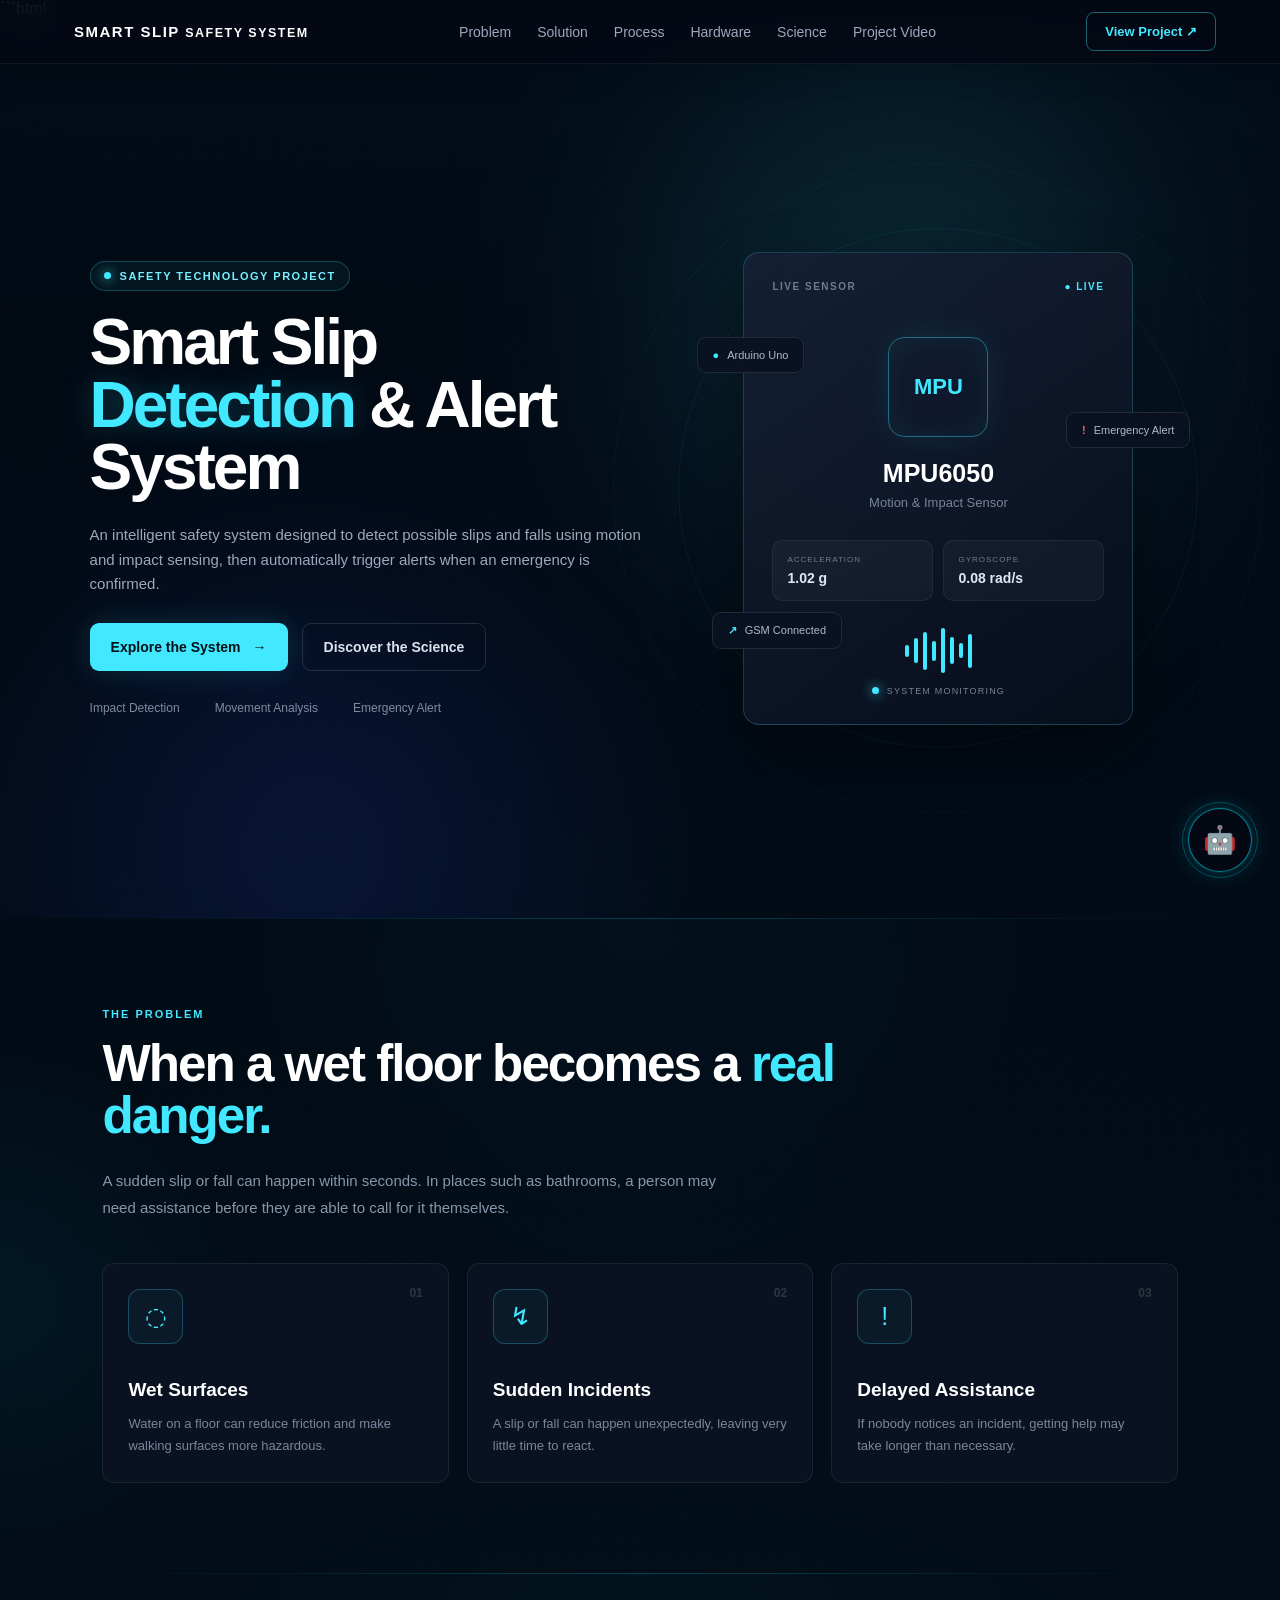
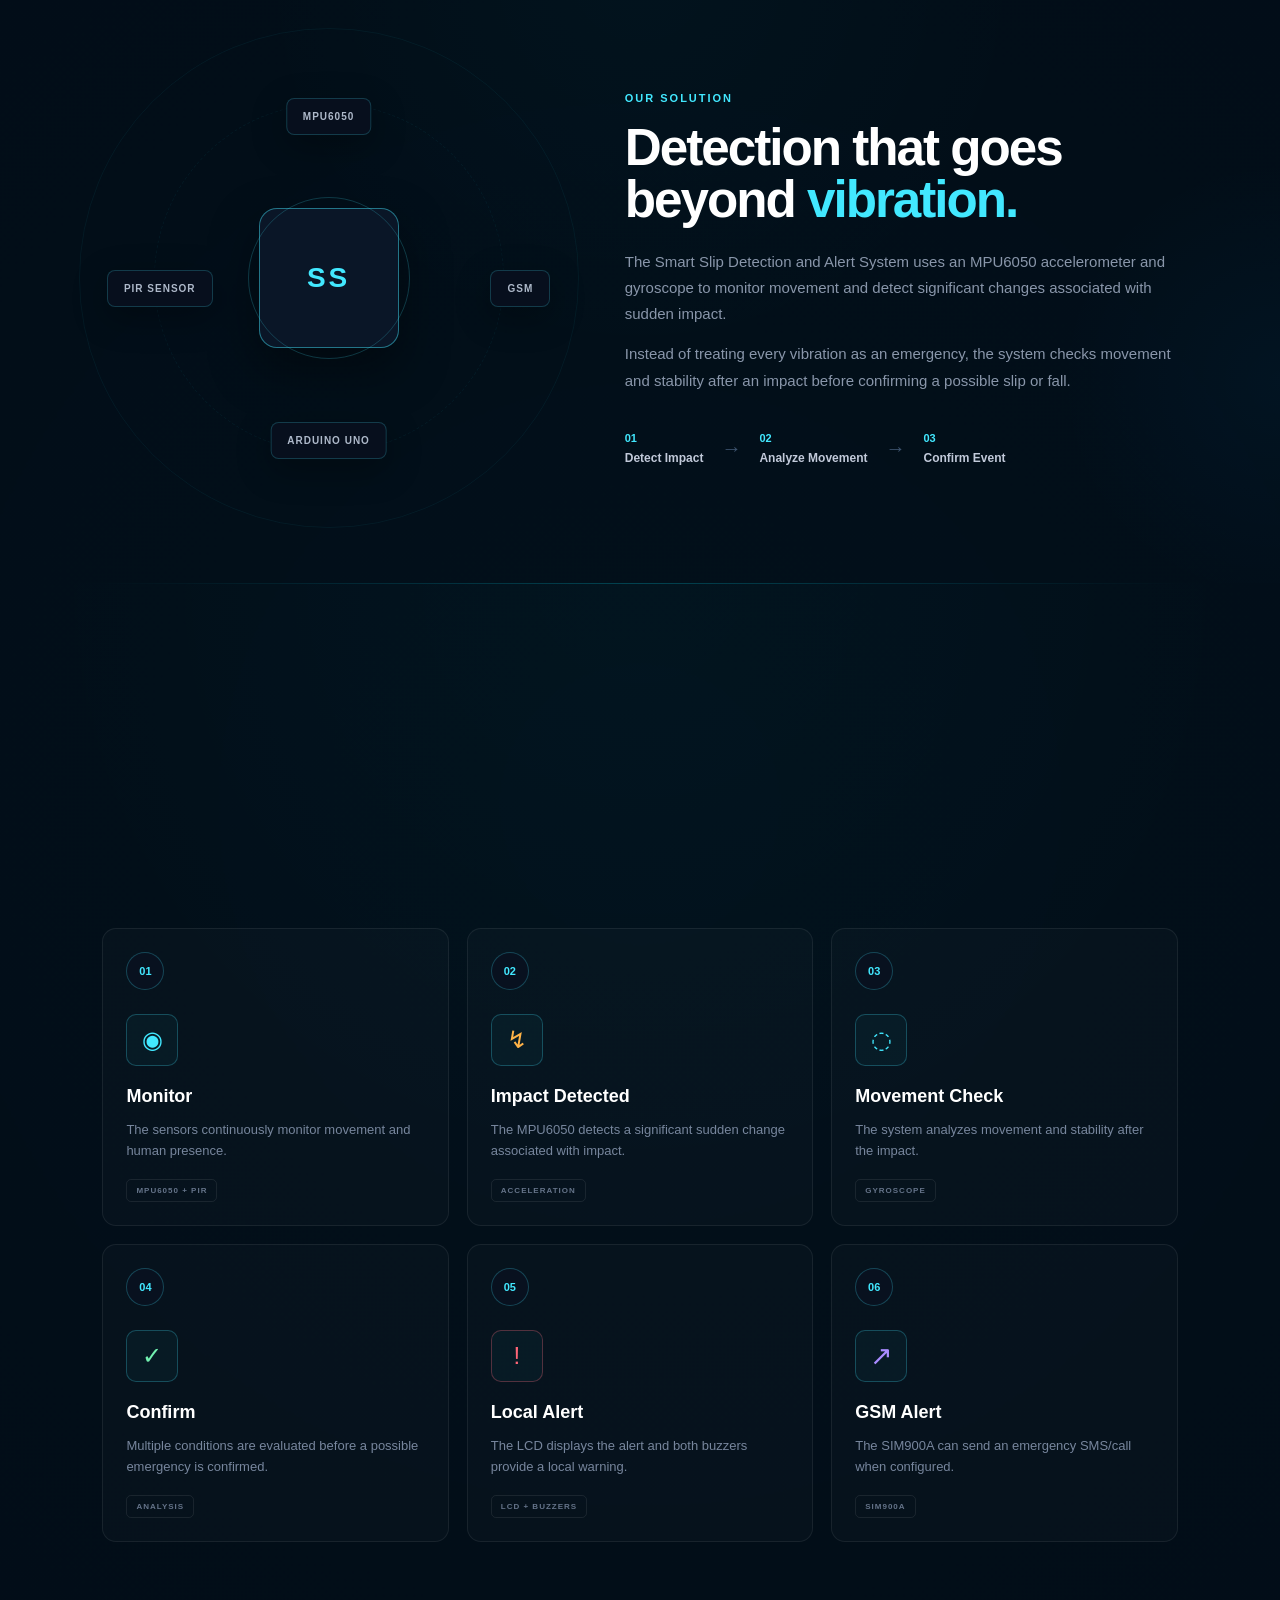
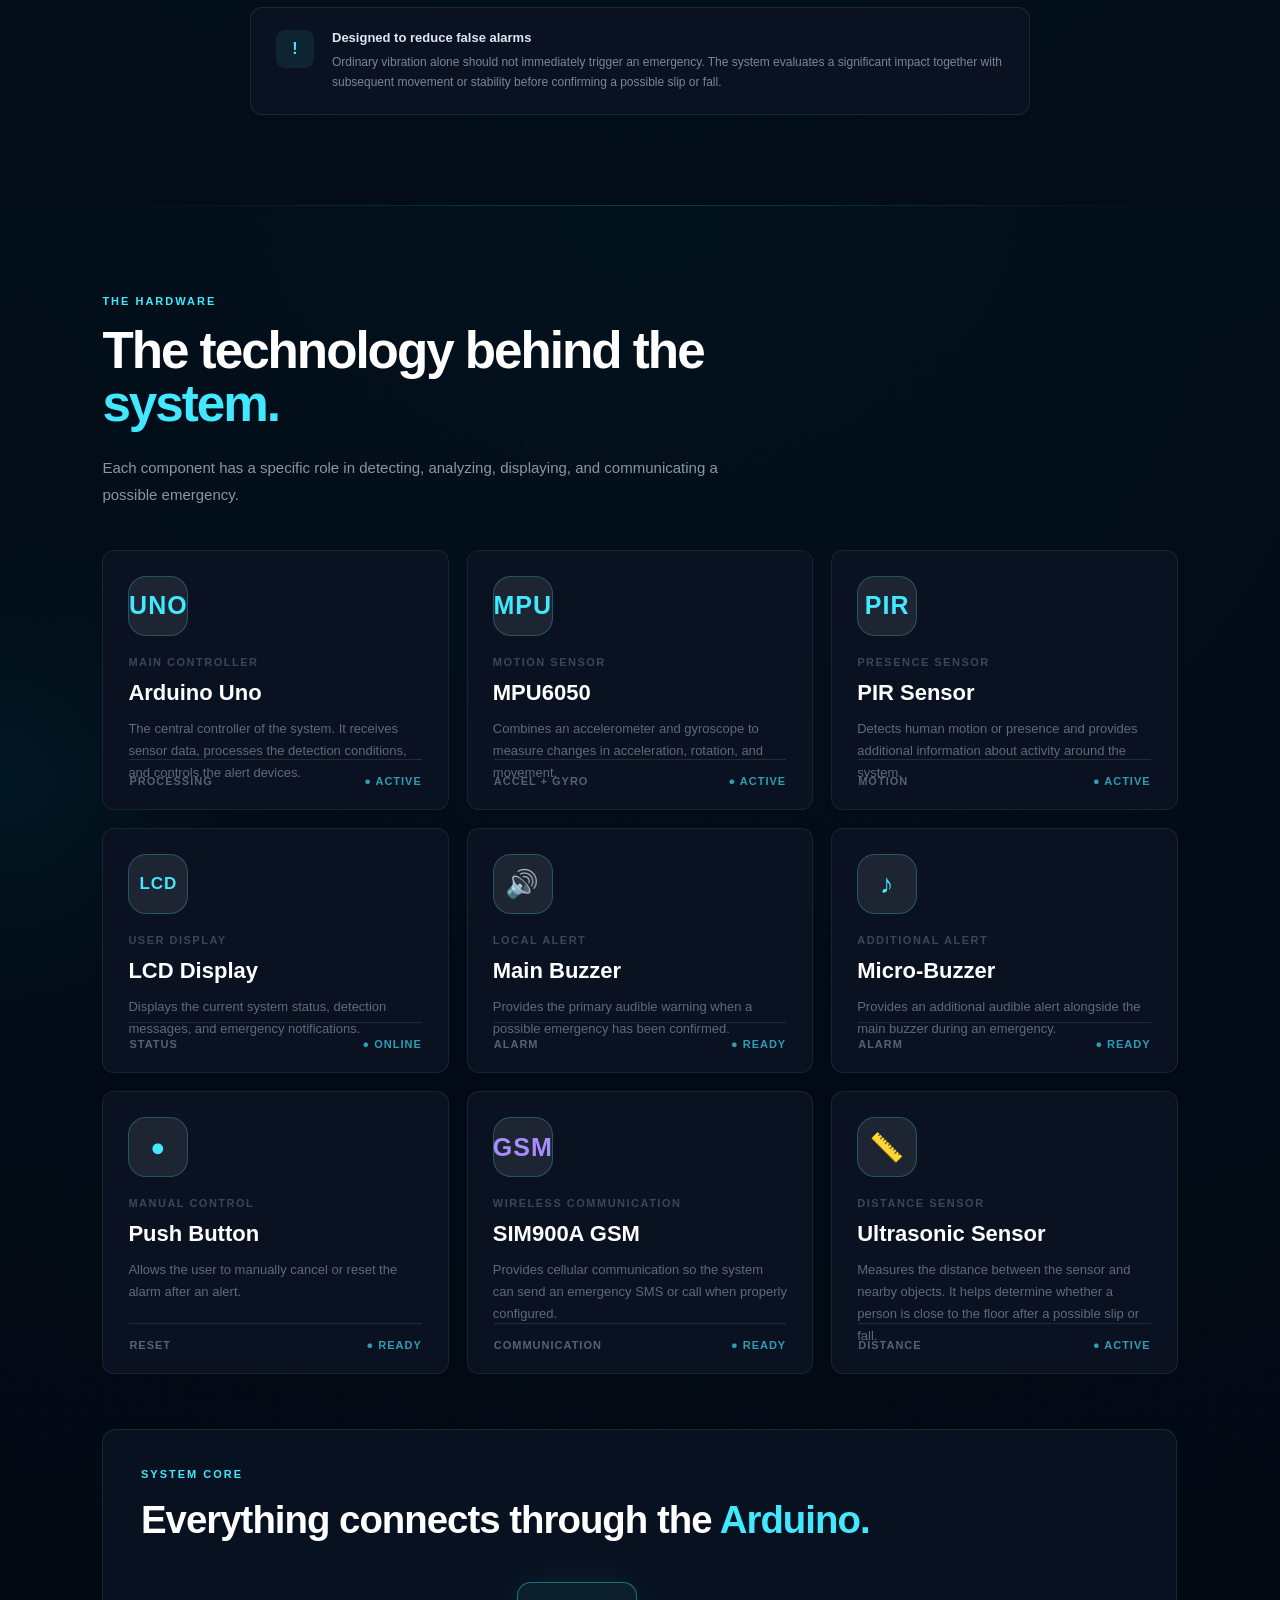
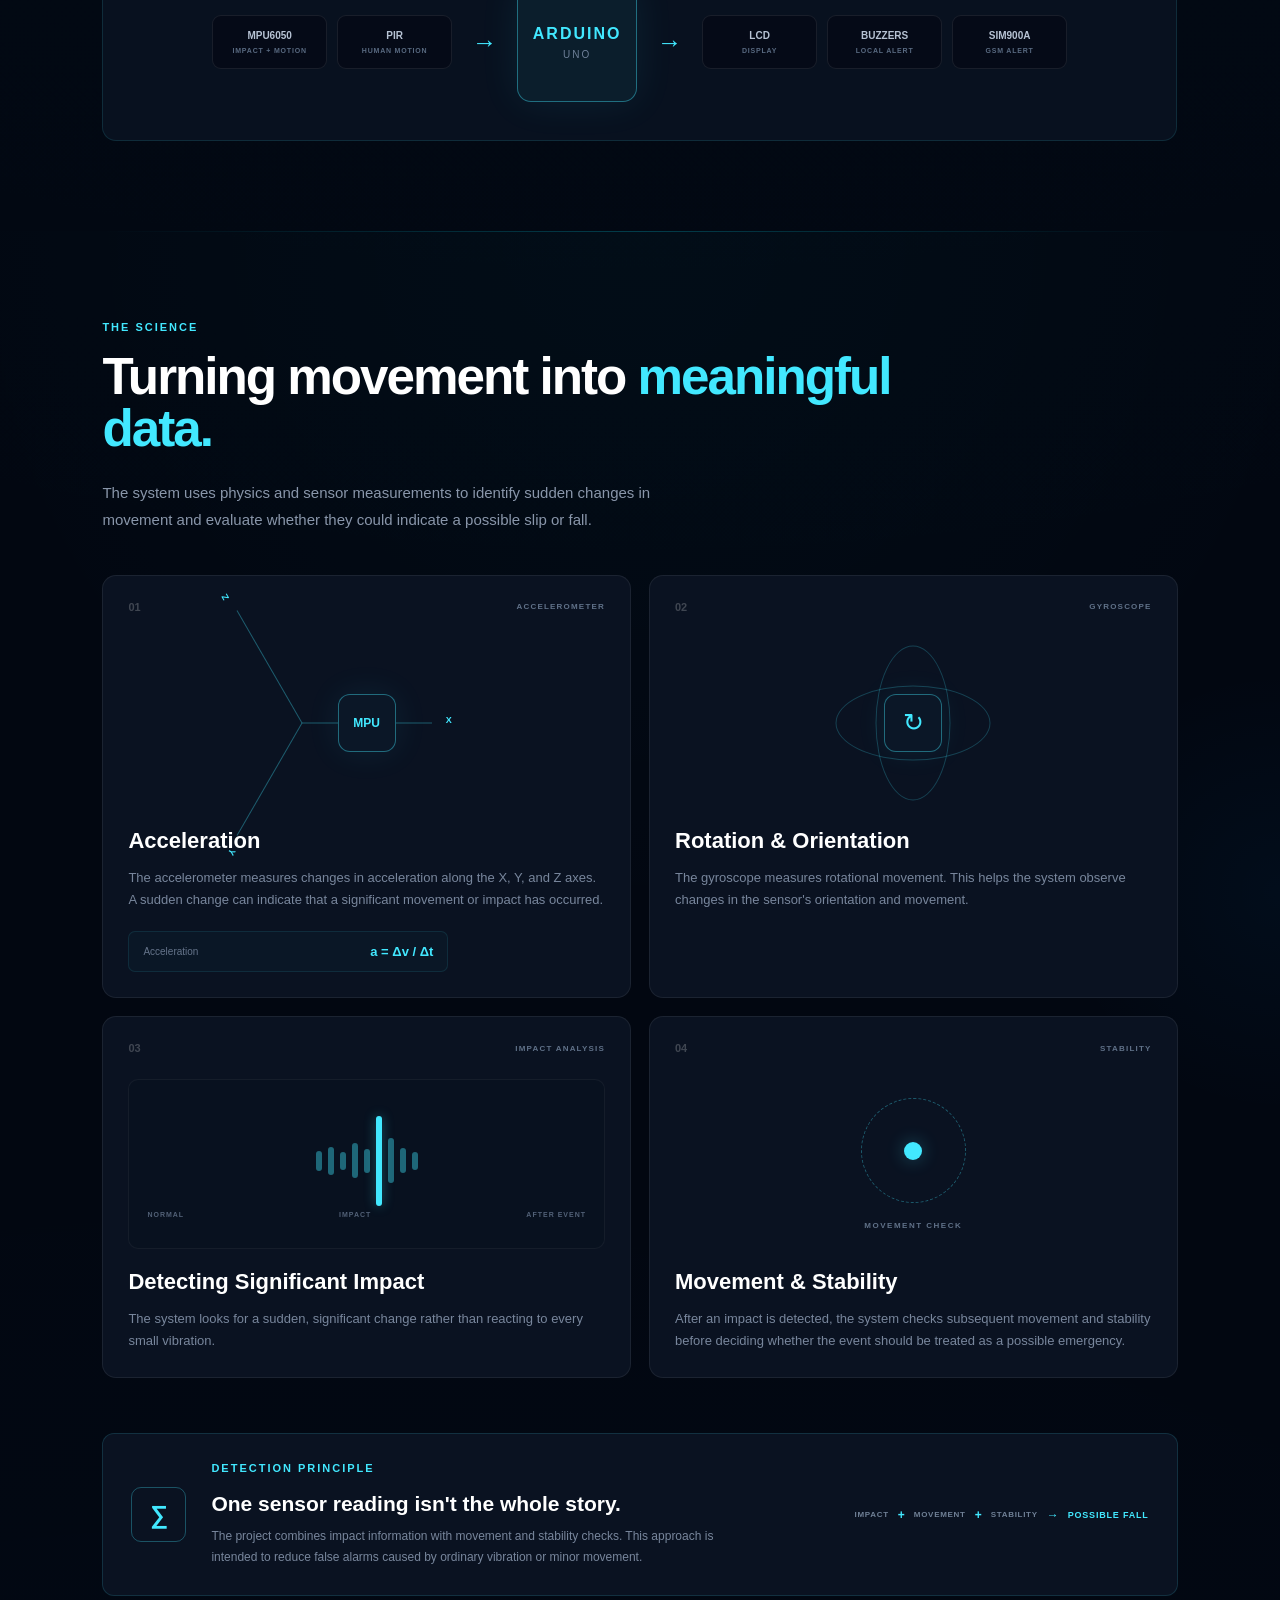
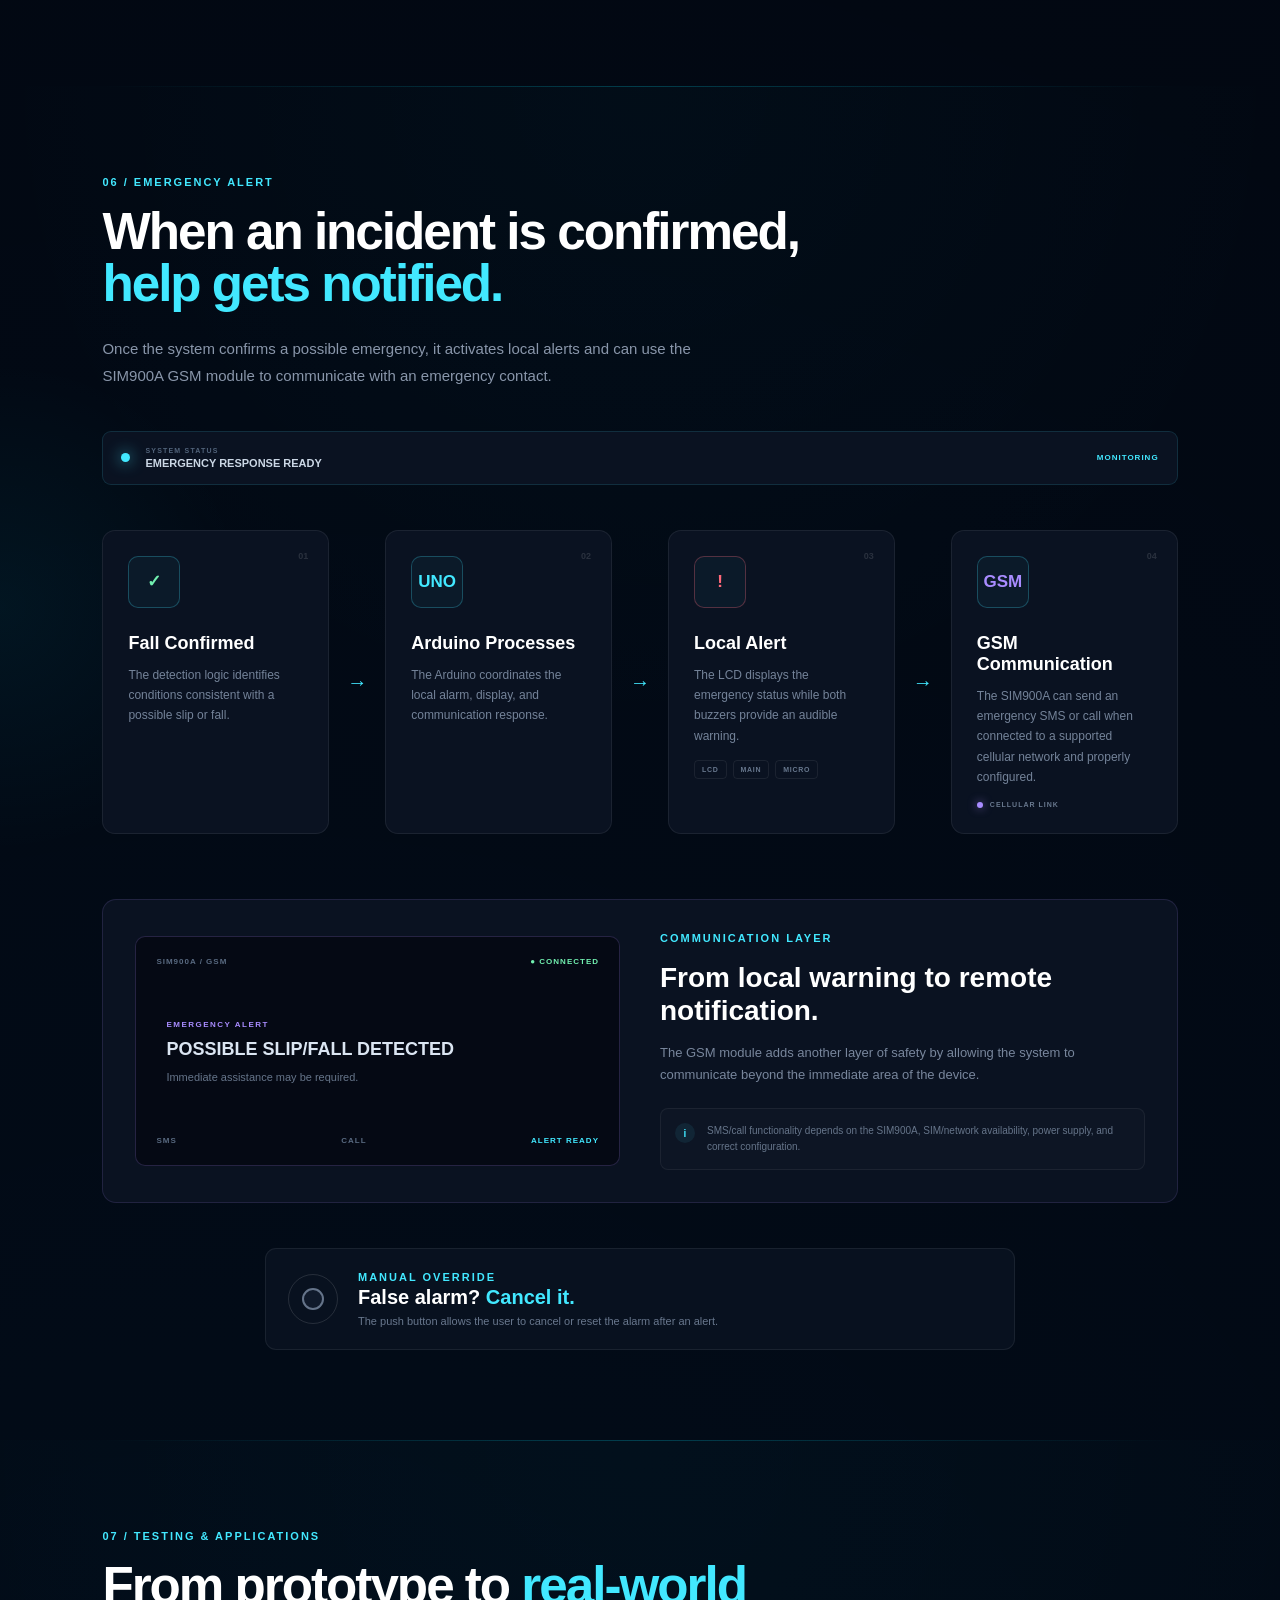
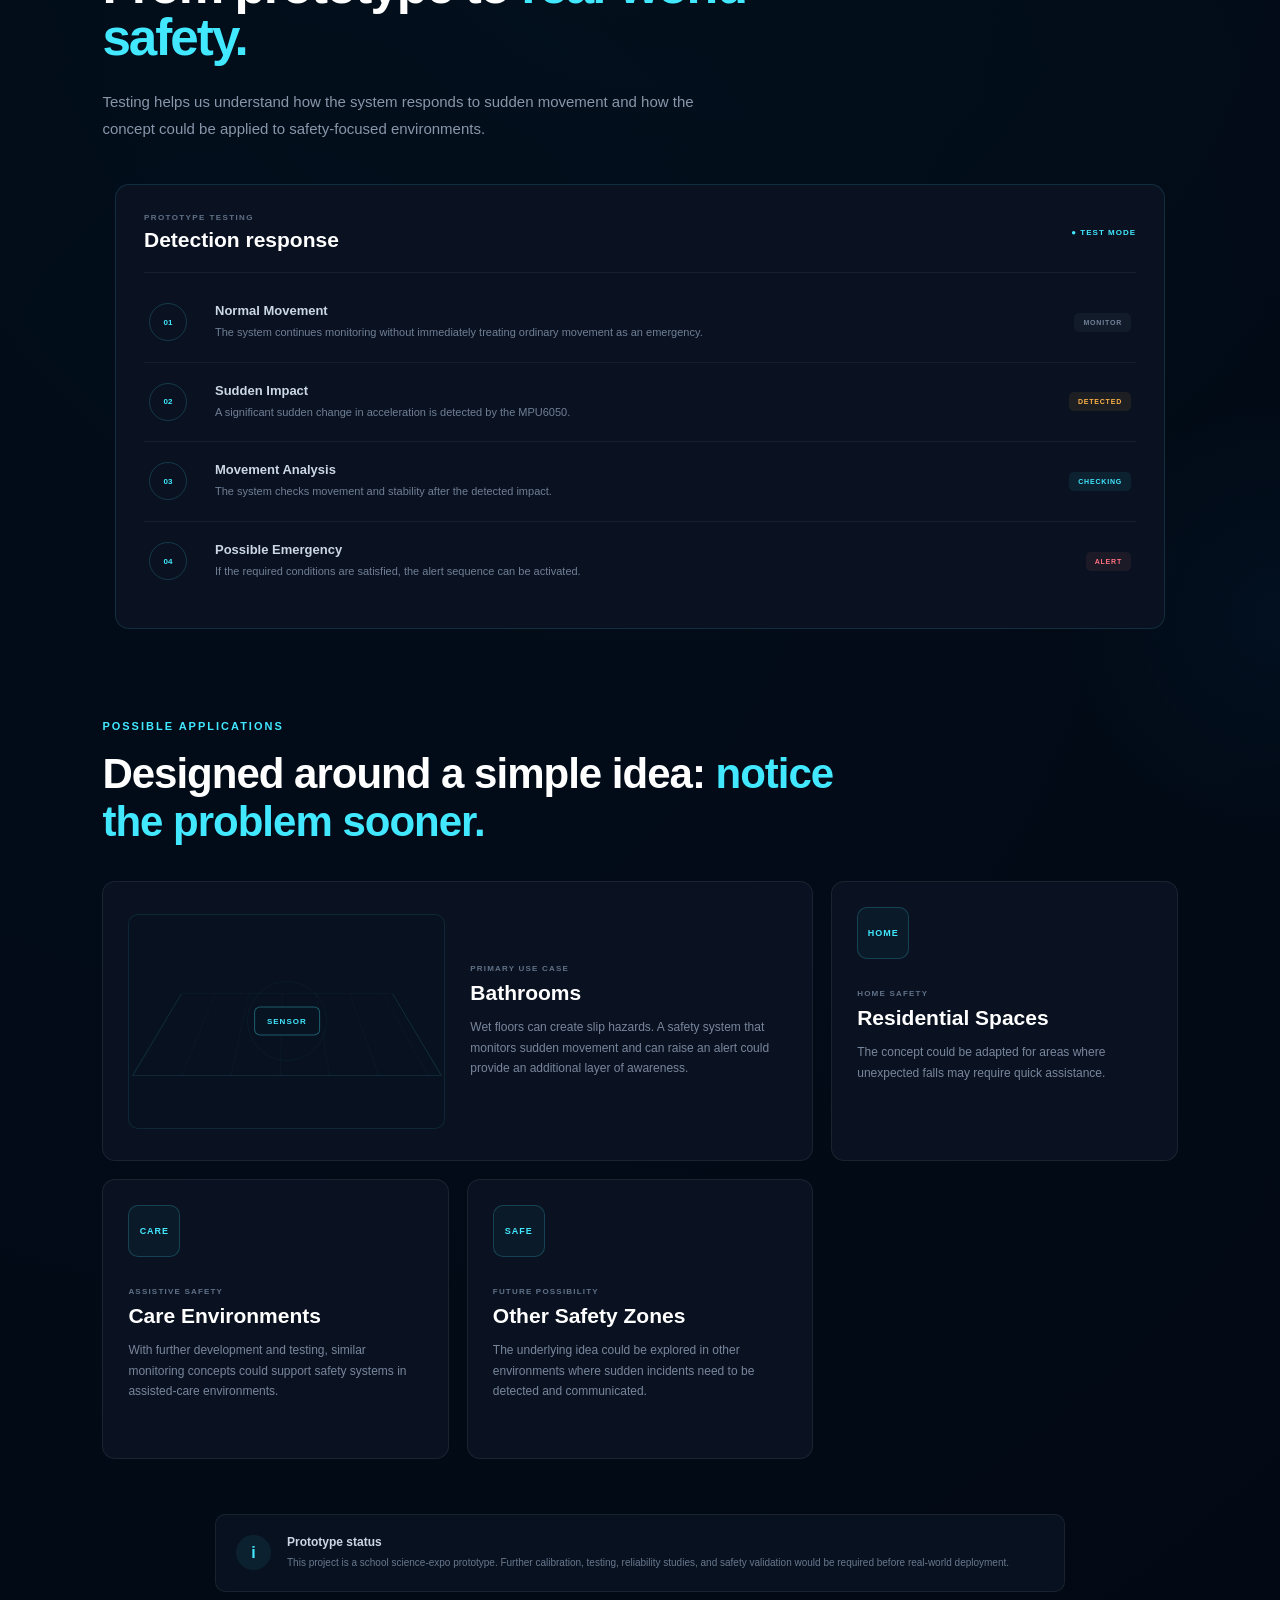
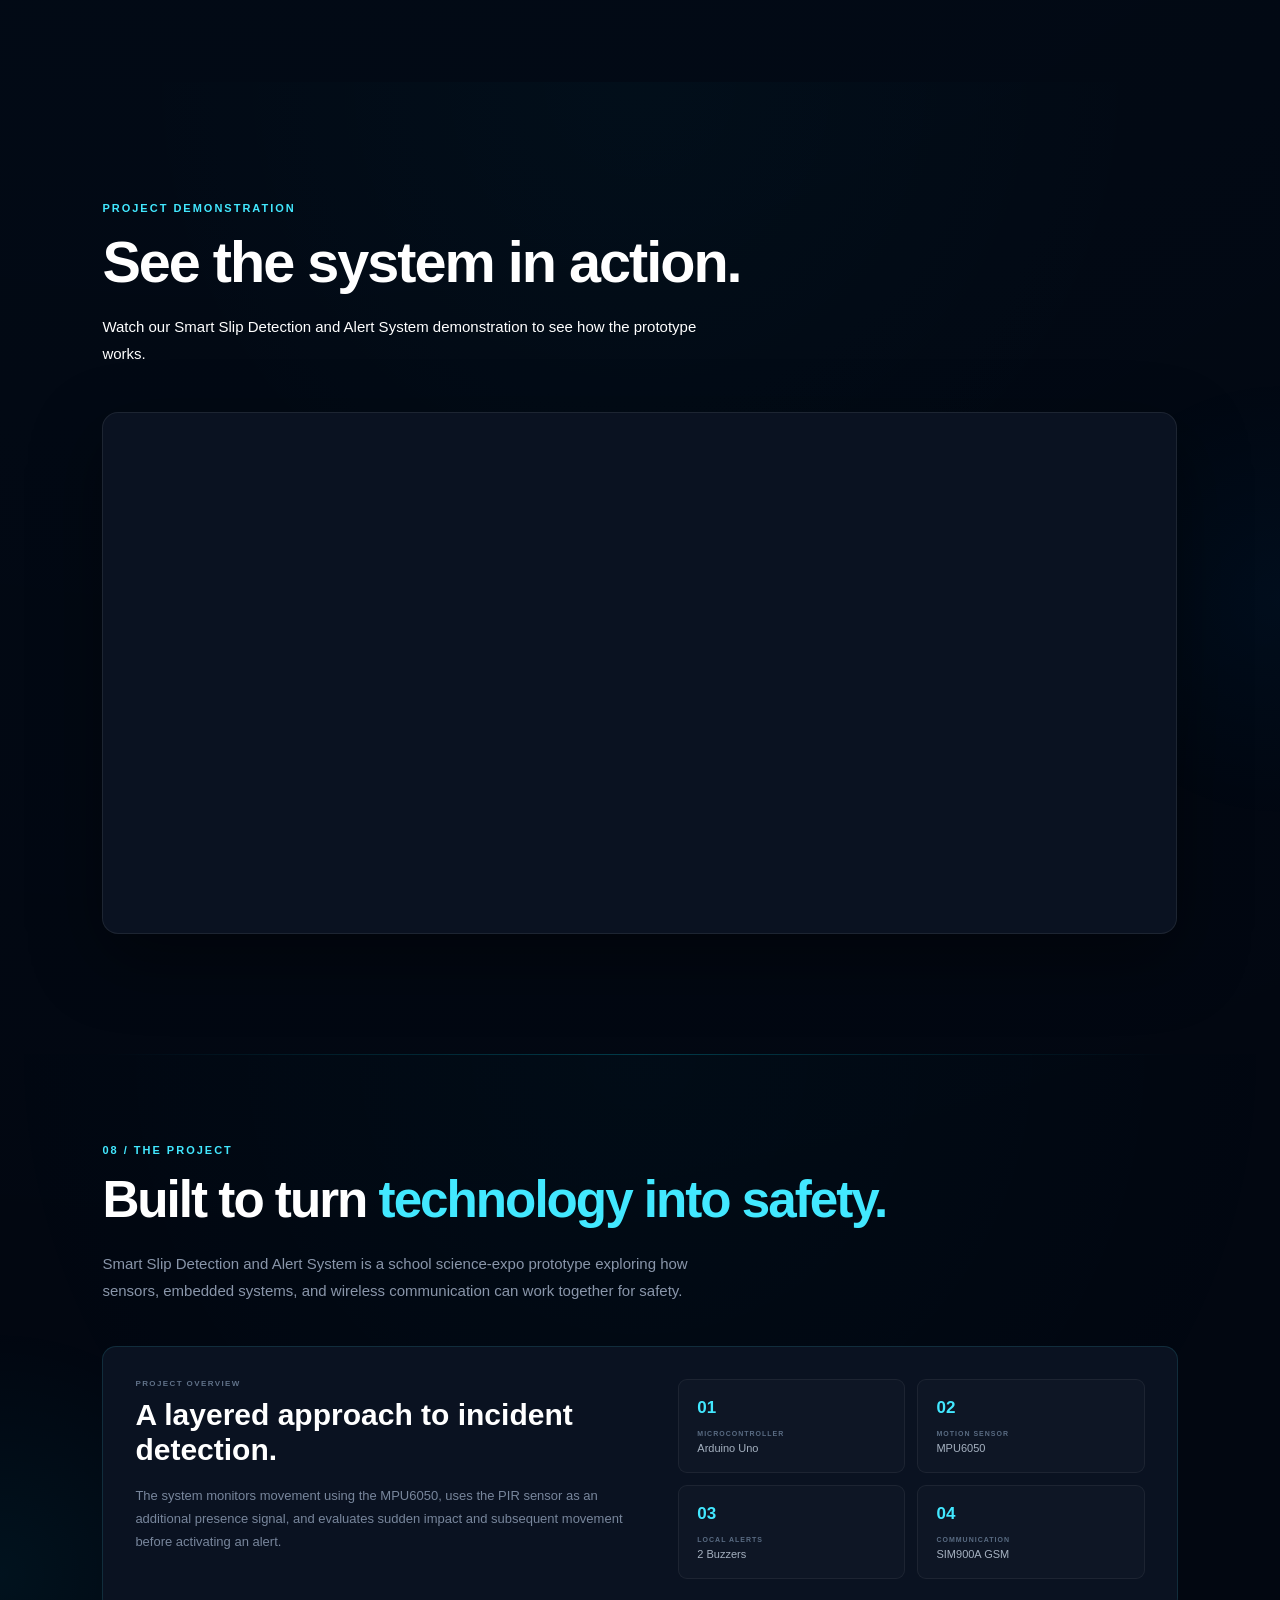
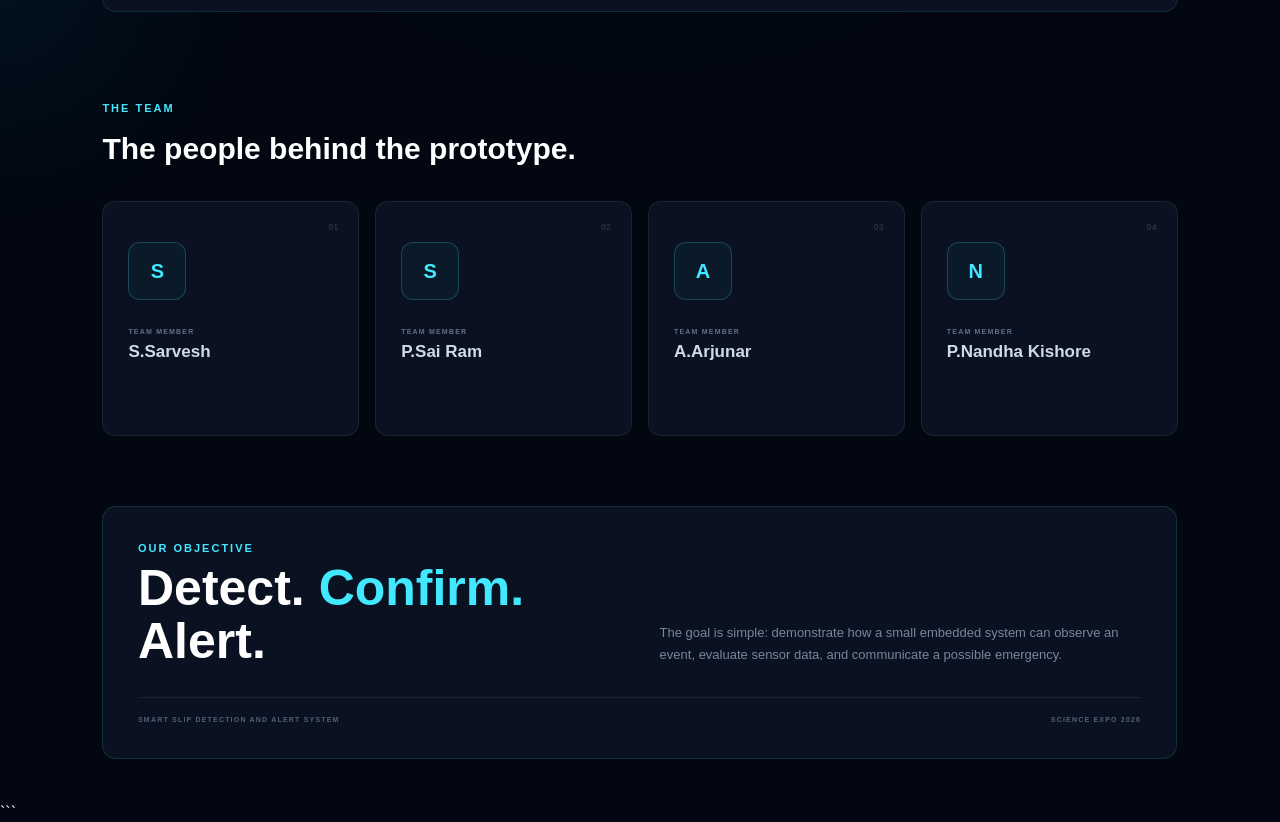
==== commit 0e468dc3: "Fix duplicated icons" ====
--- a/index.html
+++ b/index.html
@@ -3048,39 +3048,7 @@
               title="Clear memory">🧹</button>
 
             
-            <button
-                id="ai-new-chat-btn"
-               class="ai-header-action"
-               type="button"
-               aria-label="New chat"
-               title="New chat">
-    ＋
-            </button>
-
-           <button
-               id="ai-clear-memory-btn"
-             class="ai-header-action"
-             type="button"
-             aria-label="Clear memory"
-              title="Clear memory">
-               🧹
-        </button>
-
-        <button
-          id="ai-fullscreen-btn"
-          class="ai-fullscreen-button"
-          aria-label="Toggle full screen"
-          title="Full screen">
-            ⛶
-        </button>
-
-        <button
-          id="ai-close-btn"
-          class="ai-close-button"
-           aria-label="Close SlipBot">
-            ✕
-        </button>
-
+           
 
 
         <button 
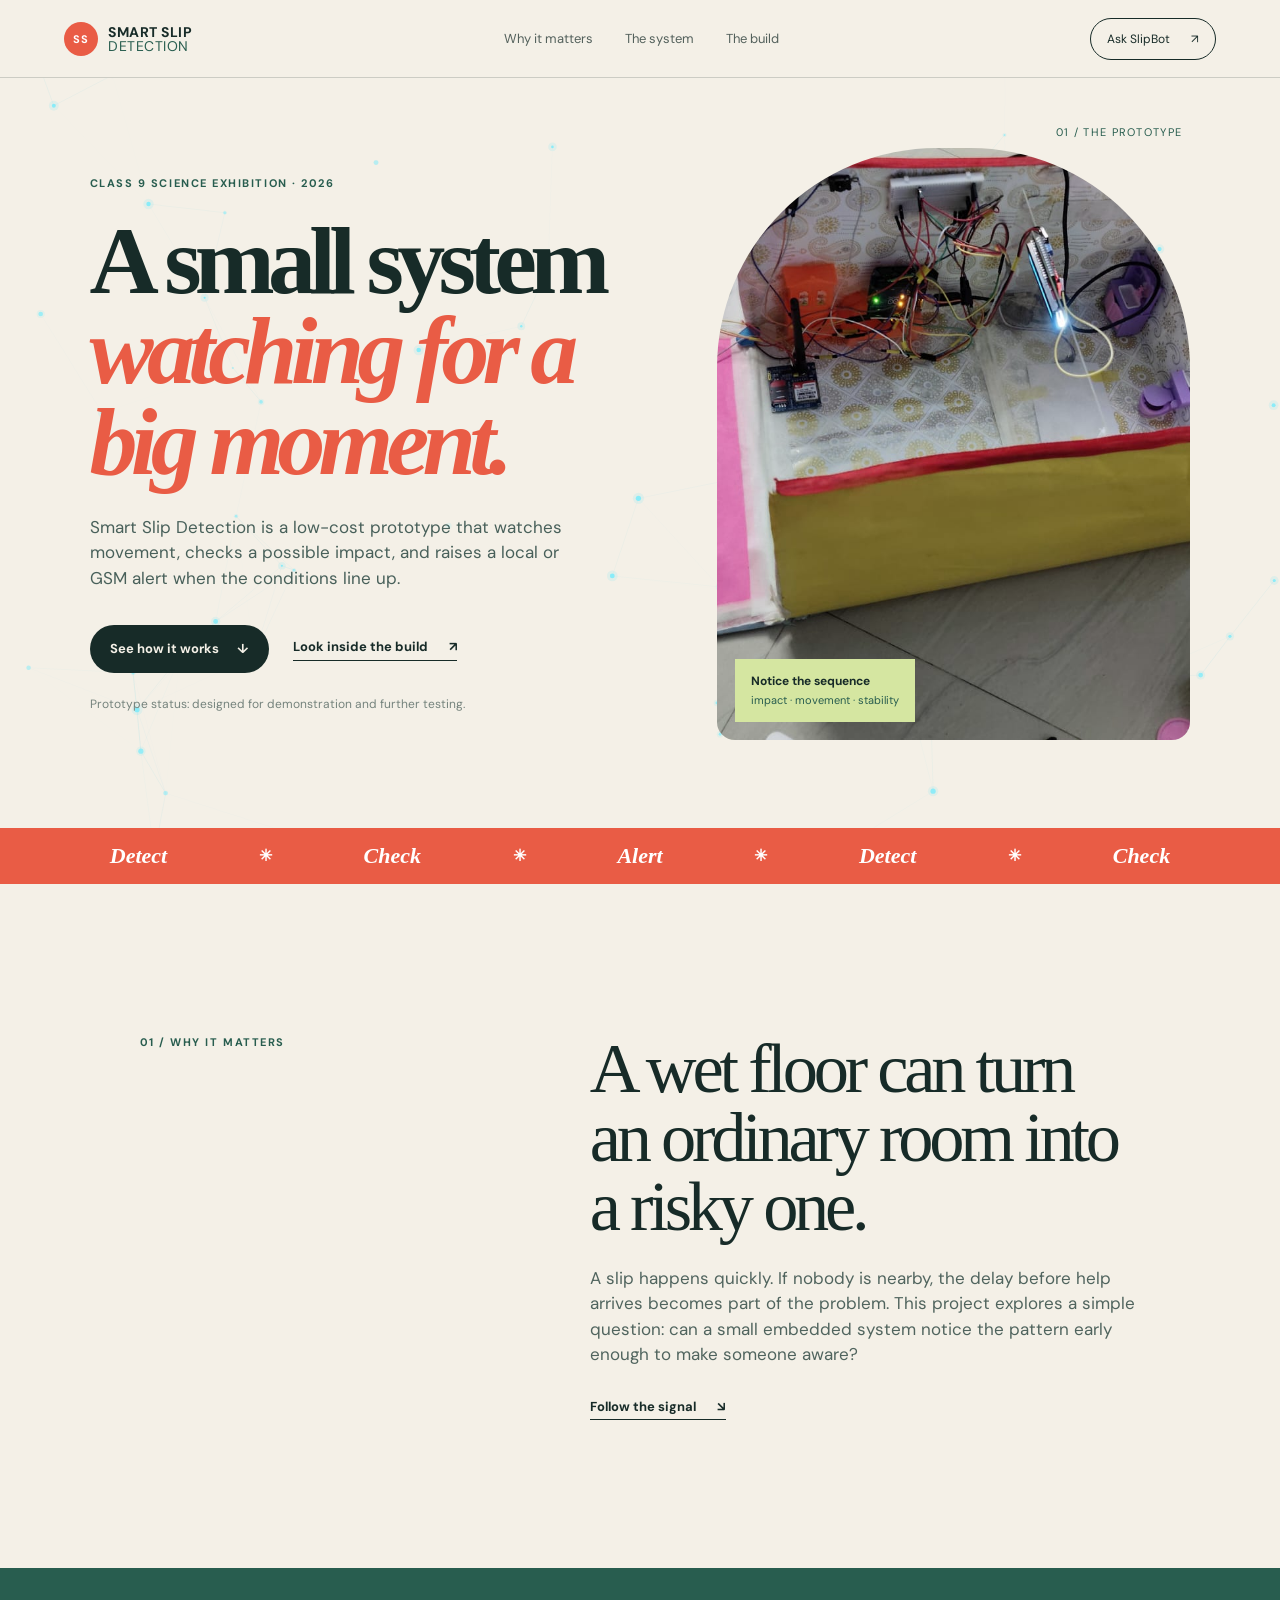
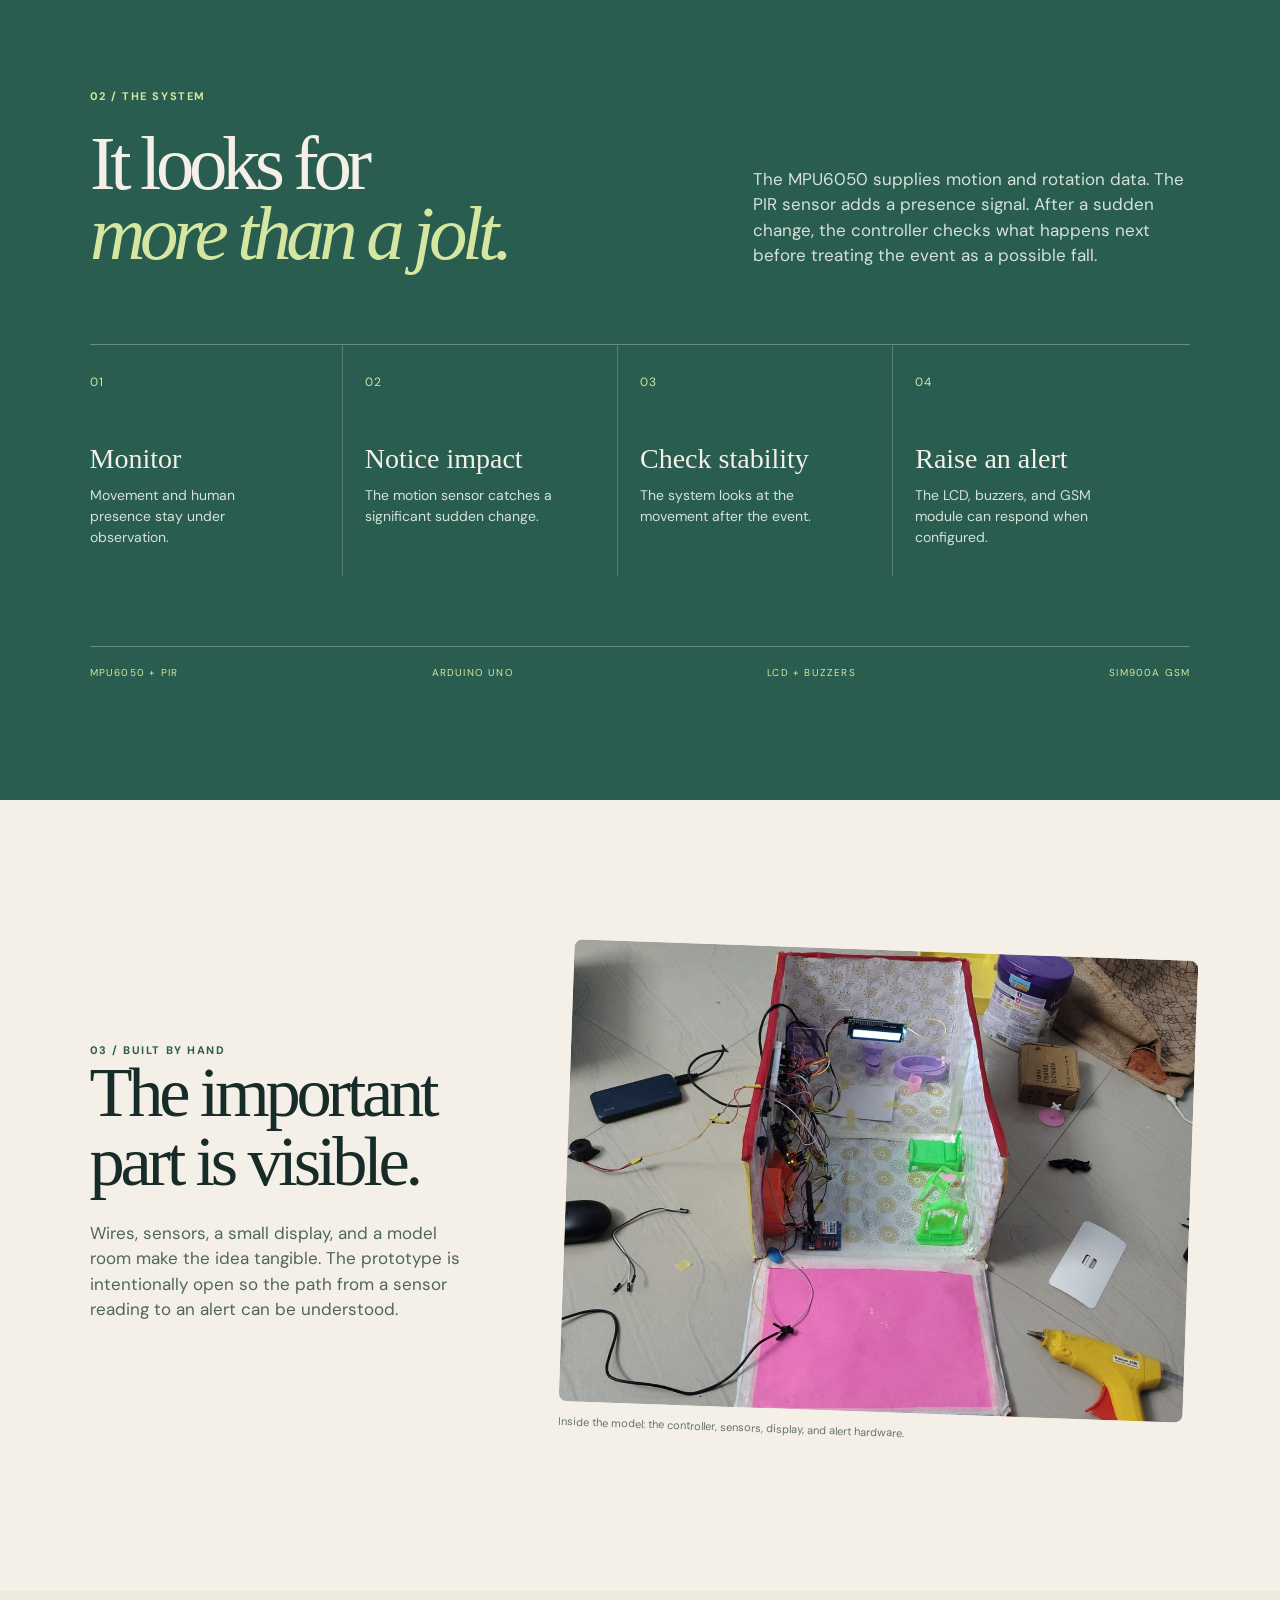
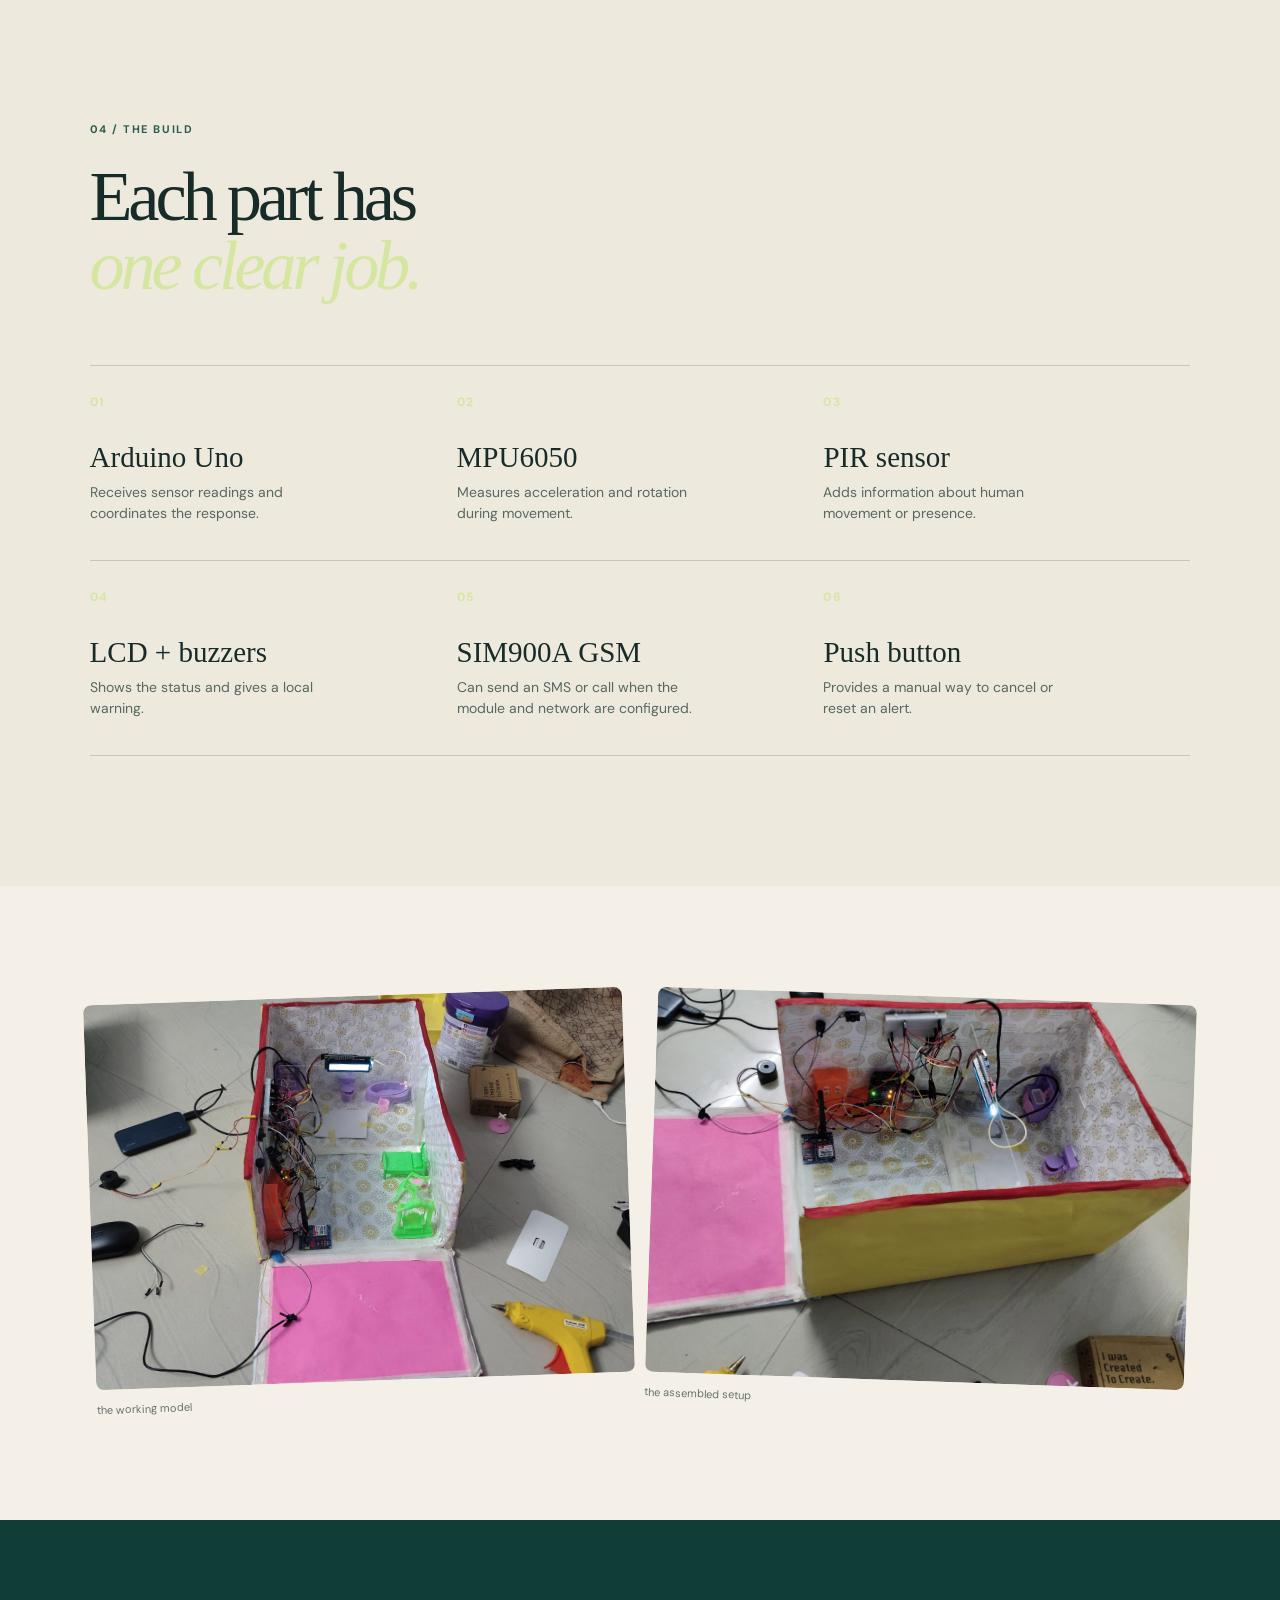
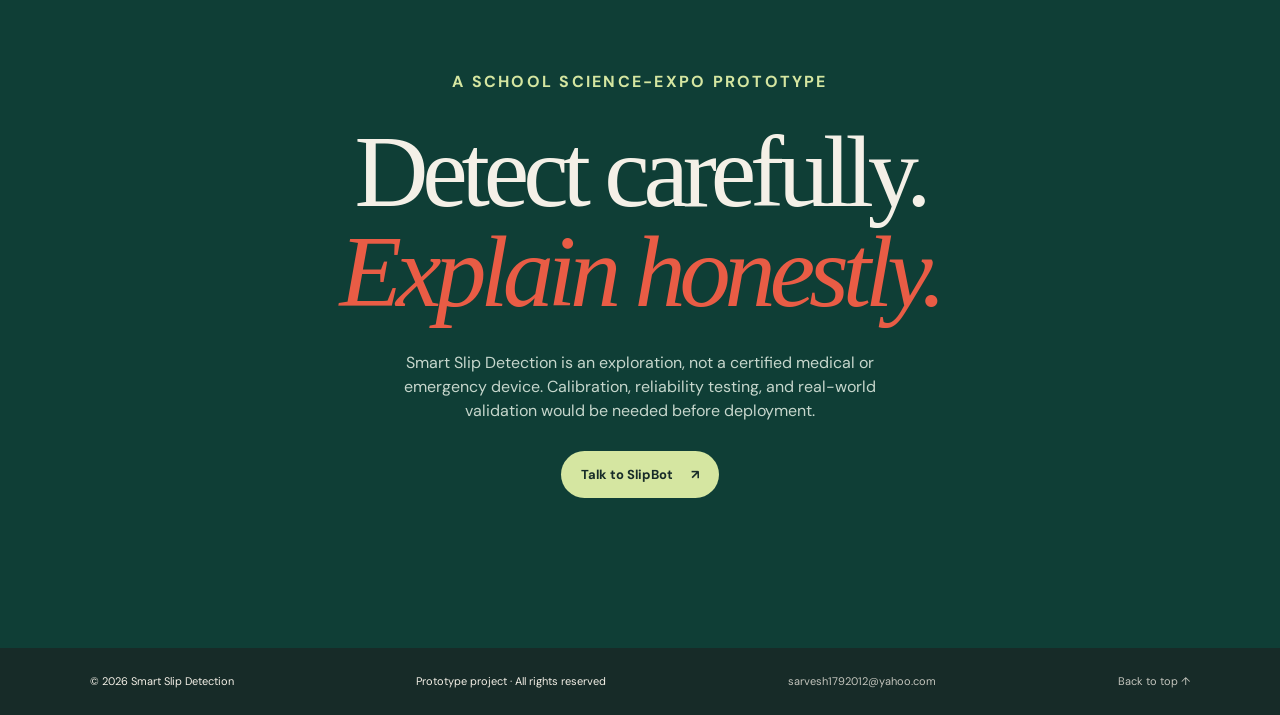
==== commit f4687b85: "Refine SlipBot streaming and interface" ====
--- a/index.html
+++ b/index.html
@@ -1,3296 +1,40 @@
-```html
 <!DOCTYPE html>
 <html lang="en">
-
 <head>
-
-    <meta charset="UTF-8">
-
-    <meta
-        name="viewport"
-        content="width=device-width, initial-scale=1.0"
-    >
-
-    <title>
-        Smart Slip Detection System | Arduino-Based Fall Detection
-    </title>
-
-    <meta
-        name="description"
-        content="Smart Slip Detection System is a school science-expo project using Arduino UNO, MPU6050, PIR, ultrasonic sensing, LCD, buzzers and GSM alerts to detect possible slips and falls."
-    >
-
-    <meta
-        name="keywords"
-        content="Smart Slip Detection System, slip detection, fall detection, Arduino project, MPU6050, science expo project"
-    >
-
-    <meta
-        name="robots"
-        content="index, follow"
-    >
-
-    <link
-        rel="canonical"
-        href="https://bharathisuresh2118-glitch.github.io/smart-slip-detection/"
-    >
-
-    <link
-        rel="stylesheet"
-        href="style.css"
-    >
-
+<meta charset="UTF-8">
+<meta name="viewport" content="width=device-width, initial-scale=1.0">
+<title>Smart Slip Detection | A school safety prototype</title>
+<meta name="description" content="A school science-expo prototype that explores how motion sensing can help identify a possible slip or fall and raise an alert.">
+<link rel="canonical" href="https://bharathisuresh2118-glitch.github.io/smart-slip-detection/">
+<link rel="stylesheet" href="style.css">
+<style>
+.ai-overlay{background:rgba(23,43,40,.08);backdrop-filter:blur(2px);padding:20px;align-items:flex-end;justify-content:flex-end}
+.ai-window{width:min(420px,100%);height:min(620px,calc(100dvh - 40px));border:1px solid rgba(23,43,40,.12);border-radius:18px;box-shadow:0 18px 54px rgba(23,43,40,.2);animation:slipbot-enter .2s cubic-bezier(.2,.75,.25,1) both}
+.ai-header{background:var(--green);padding:13px 14px}.ai-header-info h3{font-size:21px}.ai-live-text{display:none}.ai-system-status{padding:8px 14px;font-size:9px}.chat-messages{padding:16px 14px}.bot-message{padding:13px}.bot-message-content{animation:slipbot-reply .18s ease-out both}
+.ai-input-area{padding:10px}.ai-input-wrapper{min-height:44px}.ai-input-wrapper textarea{width:100%;max-height:150px;min-height:42px;resize:none;border:0;outline:0;background:transparent;padding:11px 4px;color:var(--ink);font:14px/1.45 var(--sans);overflow-y:auto}.ai-send-button{flex:0 0 44px;min-height:44px}.thinking-dots i{animation:slipbot-pulse 1s ease-in-out infinite}.thinking-dots i:nth-child(2){animation-delay:.14s}.thinking-dots i:nth-child(3){animation-delay:.28s}
+.ai-input-wrapper textarea{flex:1;min-width:0}
+@keyframes slipbot-enter{from{opacity:0;transform:translateY(8px) scale(.99)}to{opacity:1;transform:translateY(0) scale(1)}}@keyframes slipbot-reply{from{opacity:.7}to{opacity:1}}@keyframes slipbot-pulse{0%,60%,100%{opacity:.35;transform:translateY(0)}30%{opacity:1;transform:translateY(-2px)}}
+@media(max-width:520px){.ai-overlay{padding:10px;align-items:flex-end}.ai-window{width:100%;height:min(76dvh,620px);border-radius:16px}}
+@media(prefers-reduced-motion:reduce){.ai-window,.bot-message-content,.thinking-dots i{animation:none!important}}
+</style>
 </head>
-
-
 <body>
-
-
-<!-- =====================================================
-     NAVIGATION
-===================================================== -->
-
-<header class="navbar">
-
-    <a
-        href="#"
-        class="nav-logo"
-    >
-
-        <span class="logo-mark">
-            <span></span>
-        </span>
-
-        <span class="logo-text">
-
-            SMART SLIP
-
-            <small>
-                SAFETY SYSTEM
-            </small>
-
-        </span>
-
-    </a>
-
-
-    <nav class="nav-links">
-
-        <a href="#problem">
-            Problem
-        </a>
-
-        <a href="#solution">
-            Solution
-        </a>
-
-        <a href="#how-it-works">
-            Process
-        </a>
-
-        <a href="#components">
-            Hardware
-        </a>
-
-        <a href="#science">
-            Science
-        </a>
-
-        <a href="#video">
-            Project Video
-        </a>
-
-    </nav>
-
-
-    <a
-        href="#project"
-        class="nav-button"
-    >
-
-        <span>
-            View Project
-        </span>
-
-        <b>
-            ↗
-        </b>
-
-    </a>
-
+<header class="site-header">
+<a class="wordmark" href="#top" aria-label="Smart Slip Detection home"><span class="wordmark-mark">SS</span><span>Smart Slip<br><em>Detection</em></span></a>
+<nav aria-label="Main navigation"><a href="#why">Why it matters</a><a href="#system">The system</a><a href="#build">The build</a></nav>
+<button class="header-bot" id="ai-open-btn" type="button">Ask SlipBot <span>↗</span></button>
 </header>
-
-
-
-<!-- =====================================================
-     MAIN
-===================================================== -->
-
-<main>
-
-
-<!-- =====================================================
-     HERO
-===================================================== -->
-
-<section class="hero">
-
-    <div class="hero-glow glow-one"></div>
-
-    <div class="hero-glow glow-two"></div>
-
-
-    <div class="hero-content">
-
-
-        <div class="status-badge">
-
-            <span class="status-dot"></span>
-
-            SAFETY TECHNOLOGY PROJECT
-
-        </div>
-
-
-        <h1>
-
-            Smart Slip
-
-            <span>
-                Detection
-            </span>
-
-            & Alert System
-
-        </h1>
-
-
-        <p class="hero-description">
-
-            An intelligent safety system designed to detect
-            possible slips and falls using motion and impact
-            sensing, then automatically trigger alerts when
-            an emergency is confirmed.
-
-        </p>
-
-
-        <div class="hero-buttons">
-
-            <a
-                href="#how-it-works"
-                class="primary-button"
-            >
-
-                Explore the System
-
-                <span>
-                    →
-                </span>
-
-            </a>
-
-
-            <a
-                href="#science"
-                class="secondary-button"
-            >
-
-                Discover the Science
-
-            </a>
-
-        </div>
-
-
-        <div class="hero-stats">
-
-            <div class="stat">
-
-                <span>
-                    Impact Detection
-                </span>
-
-            </div>
-
-
-            <div class="stat">
-
-                <span>
-                    Movement Analysis
-                </span>
-
-            </div>
-
-
-            <div class="stat">
-
-                <span>
-                    Emergency Alert
-                </span>
-
-            </div>
-
-        </div>
-
-    </div>
-
-
-
-    <!-- SYSTEM VISUAL -->
-
-    <div class="system-visual">
-
-        <div class="orbit orbit-one"></div>
-
-        <div class="orbit orbit-two"></div>
-
-
-        <div class="sensor-card">
-
-            <div class="sensor-top">
-
-                <span>
-                    LIVE SENSOR
-                </span>
-
-                <span class="live-indicator">
-                    ● LIVE
-                </span>
-
-            </div>
-
-
-            <div class="sensor-icon">
-                MPU
-            </div>
-
-
-            <h3>
-                MPU6050
-            </h3>
-
-
-            <p>
-                Motion & Impact Sensor
-            </p>
-
-
-            <div class="sensor-data">
-
-                <div>
-
-                    <span>
-                        ACCELERATION
-                    </span>
-
-                    <strong>
-                        1.02 g
-                    </strong>
-
-                </div>
-
-
-                <div>
-
-                    <span>
-                        GYROSCOPE
-                    </span>
-
-                    <strong>
-                        0.08 rad/s
-                    </strong>
-
-                </div>
-
-            </div>
-
-
-            <div class="signal">
-
-                <span></span>
-                <span></span>
-                <span></span>
-                <span></span>
-                <span></span>
-                <span></span>
-                <span></span>
-                <span></span>
-
-            </div>
-
-
-            <div class="sensor-status">
-
-                <span class="status-dot"></span>
-
-                SYSTEM MONITORING
-
-            </div>
-
-        </div>
-
-
-        <div class="floating-chip chip-arduino">
-
-            <span>
-                ●
-            </span>
-
-            Arduino Uno
-
-        </div>
-
-
-        <div class="floating-chip chip-alert">
-
-            <span>
-                !
-            </span>
-
-            Emergency Alert
-
-        </div>
-
-
-        <div class="floating-chip chip-gsm">
-
-            <span>
-                ↗
-            </span>
-
-            GSM Connected
-
-        </div>
-
-    </div>
-
-</section>
-
-
-
-<!-- =====================================================
-     PROBLEM
-===================================================== -->
-
-<section
-    id="problem"
-    class="problem-section"
->
-
-    <div class="section-heading">
-
-        <div class="section-label">
-            THE PROBLEM
-        </div>
-
-
-        <h2>
-
-            When a wet floor
-            becomes a
-            <span>real danger.</span>
-
-        </h2>
-
-
-        <p>
-
-            A sudden slip or fall can happen within seconds.
-            In places such as bathrooms, a person may need
-            assistance before they are able to call for it
-            themselves.
-
-        </p>
-
-    </div>
-
-
-    <div class="problem-grid">
-
-
-        <div class="problem-card">
-
-            <div class="problem-number">
-                01
-            </div>
-
-            <div class="problem-icon">
-                ◌
-            </div>
-
-            <h3>
-                Wet Surfaces
-            </h3>
-
-            <p>
-
-                Water on a floor can reduce friction and make
-                walking surfaces more hazardous.
-
-            </p>
-
-        </div>
-
-
-
-        <div class="problem-card">
-
-            <div class="problem-number">
-                02
-            </div>
-
-            <div class="problem-icon">
-                ↯
-            </div>
-
-            <h3>
-                Sudden Incidents
-            </h3>
-
-            <p>
-
-                A slip or fall can happen unexpectedly,
-                leaving very little time to react.
-
-            </p>
-
-        </div>
-
-
-
-        <div class="problem-card">
-
-            <div class="problem-number">
-                03
-            </div>
-
-            <div class="problem-icon">
-                !
-            </div>
-
-            <h3>
-                Delayed Assistance
-            </h3>
-
-            <p>
-
-                If nobody notices an incident, getting help
-                may take longer than necessary.
-
-            </p>
-
-        </div>
-
-    </div>
-
-</section>
-
-
-
-<!-- =====================================================
-     SOLUTION
-===================================================== -->
-
-<section
-    id="solution"
-    class="solution-section"
->
-
-
-    <div class="solution-visual">
-
-        <div class="solution-ring ring-large"></div>
-
-        <div class="solution-ring ring-medium"></div>
-
-
-        <div class="solution-core">
-
-            <div class="core-pulse"></div>
-
-            <span>
-                SS
-            </span>
-
-        </div>
-
-
-        <div class="solution-node node-top">
-            MPU6050
-        </div>
-
-        <div class="solution-node node-left">
-            PIR SENSOR
-        </div>
-
-        <div class="solution-node node-right">
-            GSM
-        </div>
-
-        <div class="solution-node node-bottom">
-            ARDUINO UNO
-        </div>
-
-    </div>
-
-
-
-    <div class="solution-content">
-
-        <div class="section-label">
-            OUR SOLUTION
-        </div>
-
-
-        <h2>
-
-            Detection that goes
-            beyond
-            <span>vibration.</span>
-
-        </h2>
-
-
-        <p>
-
-            The Smart Slip Detection and Alert System uses
-            an MPU6050 accelerometer and gyroscope to monitor
-            movement and detect significant changes associated
-            with sudden impact.
-
-        </p>
-
-
-        <p>
-
-            Instead of treating every vibration as an emergency,
-            the system checks movement and stability after an
-            impact before confirming a possible slip or fall.
-
-        </p>
-
-
-        <div class="solution-flow">
-
-            <div>
-
-                <strong>
-                    01
-                </strong>
-
-                <span>
-                    Detect Impact
-                </span>
-
-            </div>
-
-
-            <div class="flow-arrow">
-                →
-            </div>
-
-
-            <div>
-
-                <strong>
-                    02
-                </strong>
-
-                <span>
-                    Analyze Movement
-                </span>
-
-            </div>
-
-
-            <div class="flow-arrow">
-                →
-            </div>
-
-
-            <div>
-
-                <strong>
-                    03
-                </strong>
-
-                <span>
-                    Confirm Event
-                </span>
-
-            </div>
-
-        </div>
-
-    </div>
-
-</section>
-
-
-
-<!-- =====================================================
-     HOW IT WORKS
-===================================================== -->
-
-<section
-    id="how-it-works"
-    class="how-section"
->
-
-
-    <div class="how-heading">
-
-        <div class="section-label">
-            HOW IT WORKS
-        </div>
-
-
-        <h2>
-
-            From sudden impact
-            to
-            <span>emergency alert.</span>
-
-        </h2>
-
-
-        <p>
-
-            The system follows a multi-stage detection process
-            instead of treating every movement or vibration as
-            a possible fall.
-
-        </p>
-
-    </div>
-
-
-
-    <div class="detection-pipeline">
-
-
-        <div class="detection-step active">
-
-            <div class="step-top">
-
-                <span>
-                    01
-                </span>
-
-                <div class="step-line"></div>
-
-            </div>
-
-
-            <div class="step-icon">
-                ◉
-            </div>
-
-
-            <h3>
-                Monitor
-            </h3>
-
-
-            <p>
-
-                The sensors continuously monitor
-                movement and human presence.
-
-            </p>
-
-
-            <div class="step-sensor">
-                MPU6050 + PIR
-            </div>
-
-        </div>
-
-
-
-        <div class="detection-step">
-
-            <div class="step-top">
-
-                <span>
-                    02
-                </span>
-
-                <div class="step-line"></div>
-
-            </div>
-
-
-            <div class="step-icon impact-icon">
-                ↯
-            </div>
-
-
-            <h3>
-                Impact Detected
-            </h3>
-
-
-            <p>
-
-                The MPU6050 detects a significant
-                sudden change associated with impact.
-
-            </p>
-
-
-            <div class="step-sensor">
-                ACCELERATION
-            </div>
-
-        </div>
-
-
-
-        <div class="detection-step">
-
-            <div class="step-top">
-
-                <span>
-                    03
-                </span>
-
-                <div class="step-line"></div>
-
-            </div>
-
-
-            <div class="step-icon">
-                ◌
-            </div>
-
-
-            <h3>
-                Movement Check
-            </h3>
-
-
-            <p>
-
-                The system analyzes movement and
-                stability after the impact.
-
-            </p>
-
-
-            <div class="step-sensor">
-                GYROSCOPE
-            </div>
-
-        </div>
-
-
-
-        <div class="detection-step">
-
-            <div class="step-top">
-
-                <span>
-                    04
-                </span>
-
-                <div class="step-line"></div>
-
-            </div>
-
-
-            <div class="step-icon confirm-icon">
-                ✓
-            </div>
-
-
-            <h3>
-                Confirm
-            </h3>
-
-
-            <p>
-
-                Multiple conditions are evaluated
-                before a possible emergency is confirmed.
-
-            </p>
-
-
-            <div class="step-sensor">
-                ANALYSIS
-            </div>
-
-        </div>
-
-
-
-        <div class="detection-step">
-
-            <div class="step-top">
-
-                <span>
-                    05
-                </span>
-
-                <div class="step-line"></div>
-
-            </div>
-
-
-            <div class="step-icon alert-icon">
-                !
-            </div>
-
-
-            <h3>
-                Local Alert
-            </h3>
-
-
-            <p>
-
-                The LCD displays the alert and
-                both buzzers provide a local warning.
-
-            </p>
-
-
-            <div class="step-sensor">
-                LCD + BUZZERS
-            </div>
-
-        </div>
-
-
-
-        <div class="detection-step last-step">
-
-            <div class="step-top">
-
-                <span>
-                    06
-                </span>
-
-            </div>
-
-
-            <div class="step-icon gsm-icon">
-                ↗
-            </div>
-
-
-            <h3>
-                GSM Alert
-            </h3>
-
-
-            <p>
-
-                The SIM900A can send an emergency
-                SMS/call when configured.
-
-            </p>
-
-
-            <div class="step-sensor">
-                SIM900A
-            </div>
-
-        </div>
-
-    </div>
-
-
-
-    <div class="detection-principle">
-
-        <div class="principle-icon">
-            !
-        </div>
-
-
-        <div>
-
-            <strong>
-                Designed to reduce false alarms
-            </strong>
-
-
-            <p>
-
-                Ordinary vibration alone should not immediately
-                trigger an emergency. The system evaluates a
-                significant impact together with subsequent
-                movement or stability before confirming a
-                possible slip or fall.
-
-            </p>
-
-        </div>
-
-    </div>
-
-</section>
-
-
-
-<!-- =====================================================
-     HARDWARE
-===================================================== -->
-
-<section
-    id="components"
-    class="hardware-section"
->
-
-
-    <div class="hardware-heading">
-
-        <div class="section-label">
-            THE HARDWARE
-        </div>
-
-
-        <h2>
-
-            The technology
-            behind the
-            <span>system.</span>
-
-        </h2>
-
-
-        <p>
-
-            Each component has a specific role in detecting,
-            analyzing, displaying, and communicating a possible
-            emergency.
-
-        </p>
-
-    </div>
-
-
-
-    <div class="hardware-grid">
-
-
-        <!-- ARDUINO -->
-
-        <article class="hardware-card">
-
-            <div class="hardware-number">
-                01
-            </div>
-
-
-            <div class="hardware-icon arduino-icon">
-                UNO
-            </div>
-
-
-            <div class="hardware-tag">
-                MAIN CONTROLLER
-            </div>
-
-
-            <h3>
-                Arduino Uno
-            </h3>
-
-
-            <p>
-
-                The central controller of the system. It receives
-                sensor data, processes the detection conditions,
-                and controls the alert devices.
-
-            </p>
-
-
-            <div class="hardware-footer">
-
-                <span>
-                    PROCESSING
-                </span>
-
-                <span>
-                    ● ACTIVE
-                </span>
-
-            </div>
-
-        </article>
-
-
-
-        <!-- MPU -->
-
-        <article class="hardware-card">
-
-            <div class="hardware-number">
-                02
-            </div>
-
-
-            <div class="hardware-icon">
-                MPU
-            </div>
-
-
-            <div class="hardware-tag">
-                MOTION SENSOR
-            </div>
-
-
-            <h3>
-                MPU6050
-            </h3>
-
-
-            <p>
-
-                Combines an accelerometer and gyroscope to
-                measure changes in acceleration, rotation,
-                and movement.
-
-            </p>
-
-
-            <div class="hardware-footer">
-
-                <span>
-                    ACCEL + GYRO
-                </span>
-
-                <span>
-                    ● ACTIVE
-                </span>
-
-            </div>
-
-        </article>
-
-
-
-        <!-- PIR -->
-
-        <article class="hardware-card">
-
-            <div class="hardware-number">
-                03
-            </div>
-
-
-            <div class="hardware-icon">
-                PIR
-            </div>
-
-
-            <div class="hardware-tag">
-                PRESENCE SENSOR
-            </div>
-
-
-            <h3>
-                PIR Sensor
-            </h3>
-
-
-            <p>
-
-                Detects human motion or presence and provides
-                additional information about activity around
-                the system.
-
-            </p>
-
-
-            <div class="hardware-footer">
-
-                <span>
-                    MOTION
-                </span>
-
-                <span>
-                    ● ACTIVE
-                </span>
-
-            </div>
-
-        </article>
-
-
-
-        <!-- LCD -->
-
-        <article class="hardware-card">
-
-            <div class="hardware-number">
-                04
-            </div>
-
-
-            <div class="hardware-icon lcd-icon">
-                LCD
-            </div>
-
-
-            <div class="hardware-tag">
-                USER DISPLAY
-            </div>
-
-
-            <h3>
-                LCD Display
-            </h3>
-
-
-            <p>
-
-                Displays the current system status, detection
-                messages, and emergency notifications.
-
-            </p>
-
-
-            <div class="hardware-footer">
-
-                <span>
-                    STATUS
-                </span>
-
-                <span>
-                    ● ONLINE
-                </span>
-
-            </div>
-
-        </article>
-
-
-
-        <!-- MAIN BUZZER -->
-
-        <article class="hardware-card">
-
-            <div class="hardware-number">
-                05
-            </div>
-
-
-            <div class="hardware-icon buzzer-icon">
-                🔊
-            </div>
-
-
-            <div class="hardware-tag">
-                LOCAL ALERT
-            </div>
-
-
-            <h3>
-                Main Buzzer
-            </h3>
-
-
-            <p>
-
-                Provides the primary audible warning when
-                a possible emergency has been confirmed.
-
-            </p>
-
-
-            <div class="hardware-footer">
-
-                <span>
-                    ALARM
-                </span>
-
-                <span>
-                    ● READY
-                </span>
-
-            </div>
-
-        </article>
-
-
-
-        <!-- MICRO BUZZER -->
-
-        <article class="hardware-card">
-
-            <div class="hardware-number">
-                06
-            </div>
-
-
-            <div class="hardware-icon buzzer-icon">
-                ♪
-            </div>
-
-
-            <div class="hardware-tag">
-                ADDITIONAL ALERT
-            </div>
-
-
-            <h3>
-                Micro-Buzzer
-            </h3>
-
-
-            <p>
-
-                Provides an additional audible alert alongside
-                the main buzzer during an emergency.
-
-            </p>
-
-
-            <div class="hardware-footer">
-
-                <span>
-                    ALARM
-                </span>
-
-                <span>
-                    ● READY
-                </span>
-
-            </div>
-
-        </article>
-
-
-
-        <!-- BUTTON -->
-
-        <article class="hardware-card">
-
-            <div class="hardware-number">
-                07
-            </div>
-
-
-            <div class="hardware-icon button-icon">
-                ●
-            </div>
-
-
-            <div class="hardware-tag">
-                MANUAL CONTROL
-            </div>
-
-
-            <h3>
-                Push Button
-            </h3>
-
-
-            <p>
-
-                Allows the user to manually cancel or reset
-                the alarm after an alert.
-
-            </p>
-
-
-            <div class="hardware-footer">
-
-                <span>
-                    RESET
-                </span>
-
-                <span>
-                    ● READY
-                </span>
-
-            </div>
-
-        </article>
-
-
-
-        <!-- GSM -->
-
-        <article class="hardware-card gsm-card">
-
-            <div class="hardware-number">
-                08
-            </div>
-
-
-            <div class="hardware-icon gsm-hardware-icon">
-                GSM
-            </div>
-
-
-            <div class="hardware-tag">
-                WIRELESS COMMUNICATION
-            </div>
-
-
-            <h3>
-                SIM900A GSM
-            </h3>
-
-
-            <p>
-
-                Provides cellular communication so the system
-                can send an emergency SMS or call when properly
-                configured.
-
-            </p>
-
-
-            <div class="hardware-footer">
-
-                <span>
-                    COMMUNICATION
-                </span>
-
-                <span>
-                    ● READY
-                </span>
-
-            </div>
-
-        </article>
-
-
-
-        <!-- ULTRASONIC -->
-
-        <article class="hardware-card">
-
-            <div class="hardware-number">
-                09
-            </div>
-
-
-            <div class="hardware-icon ultrasonic-icon">
-                📏
-            </div>
-
-
-            <div class="hardware-tag">
-                DISTANCE SENSOR
-            </div>
-
-
-            <h3>
-                Ultrasonic Sensor
-            </h3>
-
-
-            <p>
-
-                Measures the distance between the sensor and
-                nearby objects. It helps determine whether a
-                person is close to the floor after a possible
-                slip or fall.
-
-            </p>
-
-
-            <div class="hardware-footer">
-
-                <span>
-                    DISTANCE
-                </span>
-
-                <span>
-                    ● ACTIVE
-                </span>
-
-            </div>
-
-        </article>
-
-    </div>
-
-
-
-    <!-- SYSTEM CORE -->
-
-    <div class="hardware-core">
-
-
-        <div class="core-heading">
-
-            <div class="section-label">
-                SYSTEM CORE
-            </div>
-
-
-            <h3>
-
-                Everything connects
-                through the
-                <span>Arduino.</span>
-
-            </h3>
-
-        </div>
-
-
-        <div class="core-flow">
-
-
-            <div class="core-group sensors-group">
-
-                <div class="core-item">
-
-                    MPU6050
-
-                    <small>
-                        IMPACT + MOTION
-                    </small>
-
-                </div>
-
-
-                <div class="core-item">
-
-                    PIR
-
-                    <small>
-                        HUMAN MOTION
-                    </small>
-
-                </div>
-
-            </div>
-
-
-            <div class="core-arrow">
-                →
-            </div>
-
-
-            <div class="core-controller">
-
-                <strong>
-                    ARDUINO
-                </strong>
-
-                <span>
-                    UNO
-                </span>
-
-            </div>
-
-
-            <div class="core-arrow">
-                →
-            </div>
-
-
-            <div class="core-group output-group">
-
-                <div class="core-item">
-
-                    LCD
-
-                    <small>
-                        DISPLAY
-                    </small>
-
-                </div>
-
-
-                <div class="core-item">
-
-                    BUZZERS
-
-                    <small>
-                        LOCAL ALERT
-                    </small>
-
-                </div>
-
-
-                <div class="core-item">
-
-                    SIM900A
-
-                    <small>
-                        GSM ALERT
-                    </small>
-
-                </div>
-
-            </div>
-
-        </div>
-
-    </div>
-
-</section>
-
-
-
-<!-- =====================================================
-     SCIENCE
-===================================================== -->
-
-<section
-    id="science"
-    class="science-section"
->
-
-
-    <div class="science-heading">
-
-        <div class="section-label">
-            THE SCIENCE
-        </div>
-
-
-        <h2>
-
-            Turning movement
-            into
-            <span>meaningful data.</span>
-
-        </h2>
-
-
-        <p>
-
-            The system uses physics and sensor measurements to
-            identify sudden changes in movement and evaluate
-            whether they could indicate a possible slip or fall.
-
-        </p>
-
-    </div>
-
-
-
-    <div class="science-grid">
-
-
-        <!-- ACCELERATION -->
-
-        <article class="science-card large-science-card">
-
-            <div class="science-card-top">
-
-                <span class="science-index">
-                    01
-                </span>
-
-                <span class="science-category">
-                    ACCELEROMETER
-                </span>
-
-            </div>
-
-
-            <div class="axis-visual">
-
-                <div class="axis axis-x">
-                    <span>X</span>
-                </div>
-
-                <div class="axis axis-y">
-                    <span>Y</span>
-                </div>
-
-                <div class="axis axis-z">
-                    <span>Z</span>
-                </div>
-
-                <div class="axis-center">
-                    MPU
-                </div>
-
-            </div>
-
-
-            <h3>
-                Acceleration
-            </h3>
-
-
-            <p>
-
-                The accelerometer measures changes in acceleration
-                along the X, Y, and Z axes. A sudden change can
-                indicate that a significant movement or impact
-                has occurred.
-
-            </p>
-
-
-            <div class="science-equation">
-
-                <span>
-                    Acceleration
-                </span>
-
-                <strong>
-                    a = Δv / Δt
-                </strong>
-
-            </div>
-
-        </article>
-
-
-
-        <!-- GYROSCOPE -->
-
-        <article class="science-card">
-
-            <div class="science-card-top">
-
-                <span class="science-index">
-                    02
-                </span>
-
-                <span class="science-category">
-                    GYROSCOPE
-                </span>
-
-            </div>
-
-
-            <div class="gyro-visual">
-
-                <div class="gyro-ring ring-a"></div>
-
-                <div class="gyro-ring ring-b"></div>
-
-                <div class="gyro-core">
-                    ↻
-                </div>
-
-            </div>
-
-
-            <h3>
-                Rotation & Orientation
-            </h3>
-
-
-            <p>
-
-                The gyroscope measures rotational movement.
-                This helps the system observe changes in the
-                sensor's orientation and movement.
-
-            </p>
-
-        </article>
-
-
-
-        <!-- IMPACT -->
-
-        <article class="science-card impact-science-card">
-
-            <div class="science-card-top">
-
-                <span class="science-index">
-                    03
-                </span>
-
-                <span class="science-category">
-                    IMPACT ANALYSIS
-                </span>
-
-            </div>
-
-
-            <div class="impact-graph">
-
-                <div class="graph-line">
-
-                    <span></span>
-                    <span></span>
-                    <span></span>
-                    <span></span>
-                    <span></span>
-                    <span class="impact-peak"></span>
-                    <span></span>
-                    <span></span>
-                    <span></span>
-
-                </div>
-
-
-                <div class="graph-labels">
-
-                    <span>
-                        NORMAL
-                    </span>
-
-                    <span>
-                        IMPACT
-                    </span>
-
-                    <span>
-                        AFTER EVENT
-                    </span>
-
-                </div>
-
-            </div>
-
-
-            <h3>
-                Detecting Significant Impact
-            </h3>
-
-
-            <p>
-
-                The system looks for a sudden, significant change
-                rather than reacting to every small vibration.
-
-            </p>
-
-        </article>
-
-
-
-        <!-- STABILITY -->
-
-        <article class="science-card">
-
-            <div class="science-card-top">
-
-                <span class="science-index">
-                    04
-                </span>
-
-                <span class="science-category">
-                    STABILITY
-                </span>
-
-            </div>
-
-
-            <div class="stability-visual">
-
-                <div class="stability-circle">
-
-                    <div></div>
-
-                </div>
-
-
-                <span class="stable-label">
-                    MOVEMENT CHECK
-                </span>
-
-            </div>
-
-
-            <h3>
-                Movement & Stability
-            </h3>
-
-
-            <p>
-
-                After an impact is detected, the system checks
-                subsequent movement and stability before deciding
-                whether the event should be treated as a possible
-                emergency.
-
-            </p>
-
-        </article>
-
-    </div>
-
-
-
-    <div class="science-principle">
-
-        <div class="principle-symbol">
-            ∑
-        </div>
-
-
-        <div class="science-principle-content">
-
-            <div class="section-label">
-                DETECTION PRINCIPLE
-            </div>
-
-
-            <h3>
-
-                One sensor reading isn't
-                the whole story.
-
-            </h3>
-
-
-            <p>
-
-                The project combines impact information with
-                movement and stability checks. This approach is
-                intended to reduce false alarms caused by ordinary
-                vibration or minor movement.
-
-            </p>
-
-        </div>
-
-
-        <div class="principle-flow">
-
-            <span>
-                IMPACT
-            </span>
-
-            <b>
-                +
-            </b>
-
-            <span>
-                MOVEMENT
-            </span>
-
-            <b>
-                +
-            </b>
-
-            <span>
-                STABILITY
-            </span>
-
-            <b>
-                →
-            </b>
-
-            <strong>
-                POSSIBLE FALL
-            </strong>
-
-        </div>
-
-    </div>
-
-</section>
-
-
-
-<!-- =====================================================
-     EMERGENCY
-===================================================== -->
-
-<section
-    id="emergency"
-    class="emergency-section"
->
-
-
-    <div class="emergency-heading">
-
-        <div class="section-label">
-            06 / EMERGENCY ALERT
-        </div>
-
-
-        <h2>
-
-            When an incident is confirmed,
-            <span>help gets notified.</span>
-
-        </h2>
-
-
-        <p>
-
-            Once the system confirms a possible emergency,
-            it activates local alerts and can use the SIM900A
-            GSM module to communicate with an emergency contact.
-
-        </p>
-
-    </div>
-
-
-
-    <div class="alert-status">
-
-        <div class="status-indicator"></div>
-
-
-        <div>
-
-            <span class="status-label">
-                SYSTEM STATUS
-            </span>
-
-            <strong>
-                EMERGENCY RESPONSE READY
-            </strong>
-
-        </div>
-
-
-        <div class="status-pulse">
-            MONITORING
-        </div>
-
-    </div>
-
-
-
-    <div class="emergency-flow">
-
-
-        <div class="emergency-stage">
-
-            <div class="emergency-icon confirm-stage-icon">
-                ✓
-            </div>
-
-            <span class="emergency-stage-number">
-                01
-            </span>
-
-            <h3>
-                Fall Confirmed
-            </h3>
-
-            <p>
-
-                The detection logic identifies conditions
-                consistent with a possible slip or fall.
-
-            </p>
-
-        </div>
-
-
-        <div class="emergency-connector">
-            →
-        </div>
-
-
-        <div class="emergency-stage">
-
-            <div class="emergency-icon arduino-stage-icon">
-                UNO
-            </div>
-
-            <span class="emergency-stage-number">
-                02
-            </span>
-
-            <h3>
-                Arduino Processes
-            </h3>
-
-            <p>
-
-                The Arduino coordinates the local alarm,
-                display, and communication response.
-
-            </p>
-
-        </div>
-
-
-        <div class="emergency-connector">
-            →
-        </div>
-
-
-        <div class="emergency-stage local-stage">
-
-            <div class="emergency-icon alert-stage-icon">
-                !
-            </div>
-
-            <span class="emergency-stage-number">
-                03
-            </span>
-
-            <h3>
-                Local Alert
-            </h3>
-
-            <p>
-
-                The LCD displays the emergency status while
-                both buzzers provide an audible warning.
-
-            </p>
-
-
-            <div class="alert-mini-row">
-
-                <span>
-                    LCD
-                </span>
-
-                <span>
-                    MAIN
-                </span>
-
-                <span>
-                    MICRO
-                </span>
-
-            </div>
-
-        </div>
-
-
-        <div class="emergency-connector">
-            →
-        </div>
-
-
-        <div class="emergency-stage gsm-stage">
-
-            <div class="emergency-icon gsm-stage-icon">
-                GSM
-            </div>
-
-            <span class="emergency-stage-number">
-                04
-            </span>
-
-            <h3>
-                GSM Communication
-            </h3>
-
-            <p>
-
-                The SIM900A can send an emergency SMS or call
-                when connected to a supported cellular network
-                and properly configured.
-
-            </p>
-
-
-            <div class="network-status">
-
-                <span class="network-dot"></span>
-
-                CELLULAR LINK
-
-            </div>
-
-        </div>
-
-    </div>
-
-
-
-    <div class="communication-panel">
-
-
-        <div class="communication-screen">
-
-            <div class="screen-top">
-
-                <span>
-                    SIM900A / GSM
-                </span>
-
-                <span>
-                    ● CONNECTED
-                </span>
-
-            </div>
-
-
-            <div class="screen-message">
-
-                <span class="message-time">
-                    EMERGENCY ALERT
-                </span>
-
-                <strong>
-                    POSSIBLE SLIP/FALL DETECTED
-                </strong>
-
-                <p>
-                    Immediate assistance may be required.
-                </p>
-
-            </div>
-
-
-            <div class="screen-bottom">
-
-                <span>
-                    SMS
-                </span>
-
-                <span>
-                    CALL
-                </span>
-
-                <span>
-                    ALERT READY
-                </span>
-
-            </div>
-
-        </div>
-
-
-
-        <div class="communication-info">
-
-            <div class="section-label">
-                COMMUNICATION LAYER
-            </div>
-
-
-            <h3>
-
-                From local warning
-                to remote notification.
-
-            </h3>
-
-
-            <p>
-
-                The GSM module adds another layer of safety by
-                allowing the system to communicate beyond the
-                immediate area of the device.
-
-            </p>
-
-
-            <div class="communication-note">
-
-                <span>
-                    i
-                </span>
-
-
-                <p>
-
-                    SMS/call functionality depends on the SIM900A,
-                    SIM/network availability, power supply, and
-                    correct configuration.
-
-                </p>
-
-            </div>
-
-        </div>
-
-    </div>
-
-
-
-    <div class="cancel-panel">
-
-        <div class="cancel-button-visual">
-            <span></span>
-        </div>
-
-
-        <div>
-
-            <span class="section-label">
-                MANUAL OVERRIDE
-            </span>
-
-
-            <h3>
-
-                False alarm?
-                <span>Cancel it.</span>
-
-            </h3>
-
-
-            <p>
-
-                The push button allows the user to cancel or
-                reset the alarm after an alert.
-
-            </p>
-
-        </div>
-
-    </div>
-
-</section>
-
-
-
-<!-- =====================================================
-     TESTING
-===================================================== -->
-
-<section
-    id="testing"
-    class="testing-section"
->
-
-
-    <div class="testing-heading">
-
-        <div class="section-label">
-            07 / TESTING & APPLICATIONS
-        </div>
-
-
-        <h2>
-
-            From prototype
-            to
-            <span>real-world safety.</span>
-
-        </h2>
-
-
-        <p>
-
-            Testing helps us understand how the system responds
-            to sudden movement and how the concept could be
-            applied to safety-focused environments.
-
-        </p>
-
-    </div>
-
-
-
-    <div class="testing-dashboard">
-
-
-        <div class="dashboard-header">
-
-            <div>
-
-                <span class="dashboard-label">
-                    PROTOTYPE TESTING
-                </span>
-
-                <h3>
-                    Detection response
-                </h3>
-
-            </div>
-
-
-            <div class="dashboard-status">
-                ● TEST MODE
-            </div>
-
-        </div>
-
-
-
-        <div class="test-sequence">
-
-
-            <div class="test-item">
-
-                <div class="test-marker">
-                    01
-                </div>
-
-
-                <div class="test-content">
-
-                    <strong>
-                        Normal Movement
-                    </strong>
-
-                    <p>
-
-                        The system continues monitoring without
-                        immediately treating ordinary movement
-                        as an emergency.
-
-                    </p>
-
-                </div>
-
-
-                <div class="test-result normal-result">
-                    MONITOR
-                </div>
-
-            </div>
-
-
-
-            <div class="test-item">
-
-                <div class="test-marker">
-                    02
-                </div>
-
-
-                <div class="test-content">
-
-                    <strong>
-                        Sudden Impact
-                    </strong>
-
-                    <p>
-
-                        A significant sudden change in acceleration
-                        is detected by the MPU6050.
-
-                    </p>
-
-                </div>
-
-
-                <div class="test-result impact-result">
-                    DETECTED
-                </div>
-
-            </div>
-
-
-
-            <div class="test-item">
-
-                <div class="test-marker">
-                    03
-                </div>
-
-
-                <div class="test-content">
-
-                    <strong>
-                        Movement Analysis
-                    </strong>
-
-                    <p>
-
-                        The system checks movement and stability
-                        after the detected impact.
-
-                    </p>
-
-                </div>
-
-
-                <div class="test-result checking-result">
-                    CHECKING
-                </div>
-
-            </div>
-
-
-
-            <div class="test-item">
-
-                <div class="test-marker">
-                    04
-                </div>
-
-
-                <div class="test-content">
-
-                    <strong>
-                        Possible Emergency
-                    </strong>
-
-                    <p>
-
-                        If the required conditions are satisfied,
-                        the alert sequence can be activated.
-
-                    </p>
-
-                </div>
-
-
-                <div class="test-result alert-result">
-                    ALERT
-                </div>
-
-            </div>
-
-        </div>
-
-    </div>
-
-
-
-    <div class="applications-heading">
-
-        <div class="section-label">
-            POSSIBLE APPLICATIONS
-        </div>
-
-
-        <h3>
-
-            Designed around a simple idea:
-            <span>notice the problem sooner.</span>
-
-        </h3>
-
-    </div>
-
-
-
-    <div class="applications-grid">
-
-
-        <article class="application-card application-main">
-
-            <div class="application-visual bathroom-visual">
-
-                <div class="bathroom-floor"></div>
-
-                <div class="bathroom-sensor">
-                    SENSOR
-                </div>
-
-                <div class="bathroom-signal signal-one"></div>
-
-                <div class="bathroom-signal signal-two"></div>
-
-            </div>
-
-
-            <div class="application-content">
-
-                <span>
-                    PRIMARY USE CASE
-                </span>
-
-                <h3>
-                    Bathrooms
-                </h3>
-
-                <p>
-
-                    Wet floors can create slip hazards. A safety
-                    system that monitors sudden movement and can
-                    raise an alert could provide an additional
-                    layer of awareness.
-
-                </p>
-
-            </div>
-
-        </article>
-
-
-
-        <article class="application-card">
-
-            <div class="application-icon">
-                HOME
-            </div>
-
-            <span>
-                HOME SAFETY
-            </span>
-
-            <h3>
-                Residential Spaces
-            </h3>
-
-            <p>
-
-                The concept could be adapted for areas where
-                unexpected falls may require quick assistance.
-
-            </p>
-
-        </article>
-
-
-
-        <article class="application-card">
-
-            <div class="application-icon">
-                CARE
-            </div>
-
-            <span>
-                ASSISTIVE SAFETY
-            </span>
-
-            <h3>
-                Care Environments
-            </h3>
-
-            <p>
-
-                With further development and testing, similar
-                monitoring concepts could support safety systems
-                in assisted-care environments.
-
-            </p>
-
-        </article>
-
-
-
-        <article class="application-card">
-
-            <div class="application-icon">
-                SAFE
-            </div>
-
-            <span>
-                FUTURE POSSIBILITY
-            </span>
-
-            <h3>
-                Other Safety Zones
-            </h3>
-
-            <p>
-
-                The underlying idea could be explored in other
-                environments where sudden incidents need to be
-                detected and communicated.
-
-            </p>
-
-        </article>
-
-    </div>
-
-
-
-    <div class="prototype-note">
-
-        <div class="prototype-symbol">
-            i
-        </div>
-
-
-        <div>
-
-            <strong>
-                Prototype status
-            </strong>
-
-
-            <p>
-
-                This project is a school science-expo prototype.
-                Further calibration, testing, reliability studies,
-                and safety validation would be required before
-                real-world deployment.
-
-            </p>
-
-        </div>
-
-    </div>
-
-</section>
-
-
-
-<!-- =====================================================
-     PROJECT VIDEO
-===================================================== -->
-
-<section
-    id="video"
-    class="video-section"
->
-
-
-    <div class="video-heading">
-
-        <div class="section-label">
-            PROJECT DEMONSTRATION
-        </div>
-
-
-        <h2>
-
-            See the system
-            <span>in action.</span>
-
-        </h2>
-
-
-        <p>
-
-            Watch our Smart Slip Detection and Alert System
-            demonstration to see how the prototype works.
-
-        </p>
-
-    </div>
-
-
-    <div class="project-video-container">
-
-        <iframe
-            width="100%"
-            height="500"
-            src="https://www.youtube.com/embed/mwzYGyg8v-c"
-            title="Smart Slip Detection System Project Video"
-            frameborder="0"
-            allow="accelerometer; autoplay; clipboard-write; encrypted-media; gyroscope; picture-in-picture; web-share"
-            allowfullscreen>
-        </iframe>
-
-    </div>
-
-</section>
-
-
-
-<!-- =====================================================
-     PROJECT & TEAM
-===================================================== -->
-
-<section
-    id="project"
-    class="project-section"
->
-
-
-    <div class="project-heading">
-
-        <div class="section-label">
-            08 / THE PROJECT
-        </div>
-
-
-        <h2>
-
-            Built to turn
-            <span>technology into safety.</span>
-
-        </h2>
-
-
-        <p>
-
-            Smart Slip Detection and Alert System is a
-            school science-expo prototype exploring how
-            sensors, embedded systems, and wireless
-            communication can work together for safety.
-
-        </p>
-
-    </div>
-
-
-
-    <div class="project-summary">
-
-
-        <div class="summary-main">
-
-            <div class="summary-label">
-                PROJECT OVERVIEW
-            </div>
-
-
-            <h3>
-
-                A layered approach
-                to incident detection.
-
-            </h3>
-
-
-            <p>
-
-                The system monitors movement using the MPU6050,
-                uses the PIR sensor as an additional presence
-                signal, and evaluates sudden impact and
-                subsequent movement before activating an alert.
-
-            </p>
-
-        </div>
-
-
-
-        <div class="summary-stats">
-
-
-            <div class="summary-stat">
-
-                <strong>
-                    01
-                </strong>
-
-                <span>
-                    MICROCONTROLLER
-                </span>
-
-                <p>
-                    Arduino Uno
-                </p>
-
-            </div>
-
-
-            <div class="summary-stat">
-
-                <strong>
-                    02
-                </strong>
-
-                <span>
-                    MOTION SENSOR
-                </span>
-
-                <p>
-                    MPU6050
-                </p>
-
-            </div>
-
-
-            <div class="summary-stat">
-
-                <strong>
-                    03
-                </strong>
-
-                <span>
-                    LOCAL ALERTS
-                </span>
-
-                <p>
-                    2 Buzzers
-                </p>
-
-            </div>
-
-
-            <div class="summary-stat">
-
-                <strong>
-                    04
-                </strong>
-
-                <span>
-                    COMMUNICATION
-                </span>
-
-                <p>
-                    SIM900A GSM
-                </p>
-
-            </div>
-
-        </div>
-
-    </div>
-
-
-
-    <div class="team-heading">
-
-        <div class="section-label">
-            THE TEAM
-        </div>
-
-
-        <h3>
-            The people behind the prototype.
-        </h3>
-
-    </div>
-
-
-
-    <div class="team-grid">
-
-
-        <div class="team-card">
-
-            <span class="team-number">
-                01
-            </span>
-
-            <div class="team-avatar">
-                S
-            </div>
-
-            <span class="team-role">
-                TEAM MEMBER
-            </span>
-
-            <h3>
-                S.Sarvesh
-            </h3>
-
-        </div>
-
-
-
-        <div class="team-card">
-
-            <span class="team-number">
-                02
-            </span>
-
-            <div class="team-avatar">
-                S
-            </div>
-
-            <span class="team-role">
-                TEAM MEMBER
-            </span>
-
-            <h3>
-                P.Sai Ram
-            </h3>
-
-        </div>
-
-
-
-        <div class="team-card">
-
-            <span class="team-number">
-                03
-            </span>
-
-            <div class="team-avatar">
-                A
-            </div>
-
-            <span class="team-role">
-                TEAM MEMBER
-            </span>
-
-            <h3>
-                A.Arjunar
-            </h3>
-
-        </div>
-
-
-
-        <div class="team-card">
-
-            <span class="team-number">
-                04
-            </span>
-
-            <div class="team-avatar">
-                N
-            </div>
-
-            <span class="team-role">
-                TEAM MEMBER
-            </span>
-
-            <h3>
-                P.Nandha Kishore
-            </h3>
-
-        </div>
-
-    </div>
-
-
-
-    <div class="project-final">
-
-
-        <div class="final-grid">
-
-
-            <div>
-
-                <span class="section-label">
-                    OUR OBJECTIVE
-                </span>
-
-
-                <h3>
-
-                    Detect.
-                    <span>Confirm.</span>
-                    Alert.
-
-                </h3>
-
-            </div>
-
-
-            <p>
-
-                The goal is simple: demonstrate how a
-                small embedded system can observe an event,
-                evaluate sensor data, and communicate a
-                possible emergency.
-
-            </p>
-
-        </div>
-
-
-        <div class="final-line"></div>
-
-
-        <div class="final-footer">
-
-            <span>
-                SMART SLIP DETECTION AND ALERT SYSTEM
-            </span>
-
-            <span>
-                SCIENCE EXPO 2026
-            </span>
-
-        </div>
-
-    </div>
-
-</section>
-
-
-
+<main id="top">
+<section class="hero"><div class="hero-copy"><p class="eyebrow">Class 9 science exhibition · 2026</p><h1>A small system<br><span>watching for a big moment.</span></h1><p class="hero-intro">Smart Slip Detection is a low-cost prototype that watches movement, checks a possible impact, and raises a local or GSM alert when the conditions line up.</p><div class="hero-actions"><a class="button button-dark" href="#system">See how it works <span>↓</span></a><a class="text-link" href="#build">Look inside the build <span>↗</span></a></div><p class="hero-note">Prototype status: designed for demonstration and further testing.</p></div><div class="hero-image-wrap"><span class="image-label">01 / the prototype</span><img class="hero-image" src="[data-uri]" alt="The assembled Smart Slip Detection prototype in a model room"><div class="hero-caption"><strong>Notice the sequence</strong><span>impact · movement · stability</span></div></div></section>
+<section class="marquee" aria-label="Project principles"><span>Detect</span><i>✳</i><span>Check</span><i>✳</i><span>Alert</span><i>✳</i><span>Detect</span><i>✳</i><span>Check</span></section>
+<section class="split-section" id="why"><div class="section-kicker">01 / why it matters</div><div class="split-copy"><h2>A wet floor can turn an ordinary room into a risky one.</h2><p>A slip happens quickly. If nobody is nearby, the delay before help arrives becomes part of the problem. This project explores a simple question: can a small embedded system notice the pattern early enough to make someone aware?</p><a class="text-link" href="#system">Follow the signal <span>↘</span></a></div></section>
+<section class="system-section" id="system"><div class="section-kicker light">02 / the system</div><div class="system-heading"><h2>It looks for<br><em>more than a jolt.</em></h2><p>The MPU6050 supplies motion and rotation data. The PIR sensor adds a presence signal. After a sudden change, the controller checks what happens next before treating the event as a possible fall.</p></div><div class="process"><article><span>01</span><h3>Monitor</h3><p>Movement and human presence stay under observation.</p></article><article><span>02</span><h3>Notice impact</h3><p>The motion sensor catches a significant sudden change.</p></article><article><span>03</span><h3>Check stability</h3><p>The system looks at the movement after the event.</p></article><article><span>04</span><h3>Raise an alert</h3><p>The LCD, buzzers, and GSM module can respond when configured.</p></article></div><div class="system-footer"><span>MPU6050 + PIR</span><span>Arduino Uno</span><span>LCD + buzzers</span><span>SIM900A GSM</span></div></section>
+<section class="photo-section"><div class="photo-copy"><div class="section-kicker">03 / built by hand</div><h2>The important part is visible.</h2><p>Wires, sensors, a small display, and a model room make the idea tangible. The prototype is intentionally open so the path from a sensor reading to an alert can be understood.</p></div><figure><img src="[data-uri]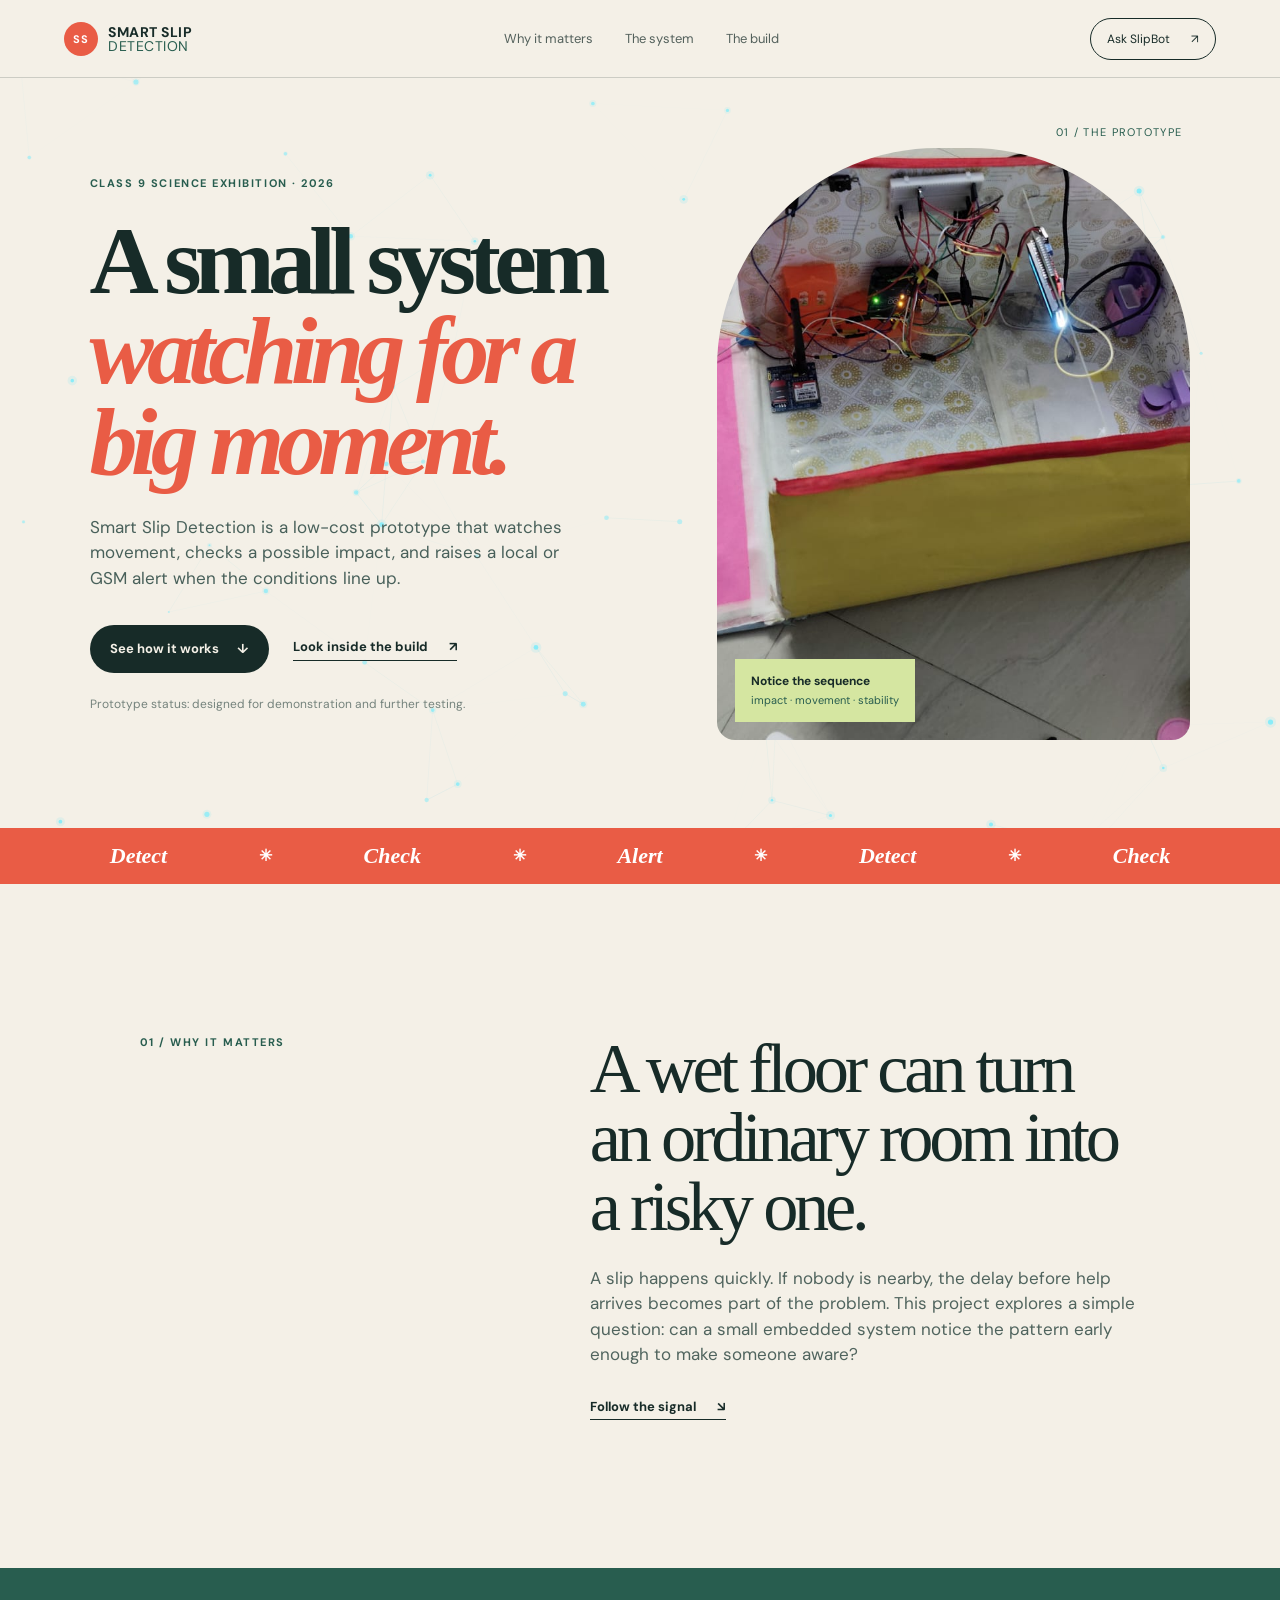
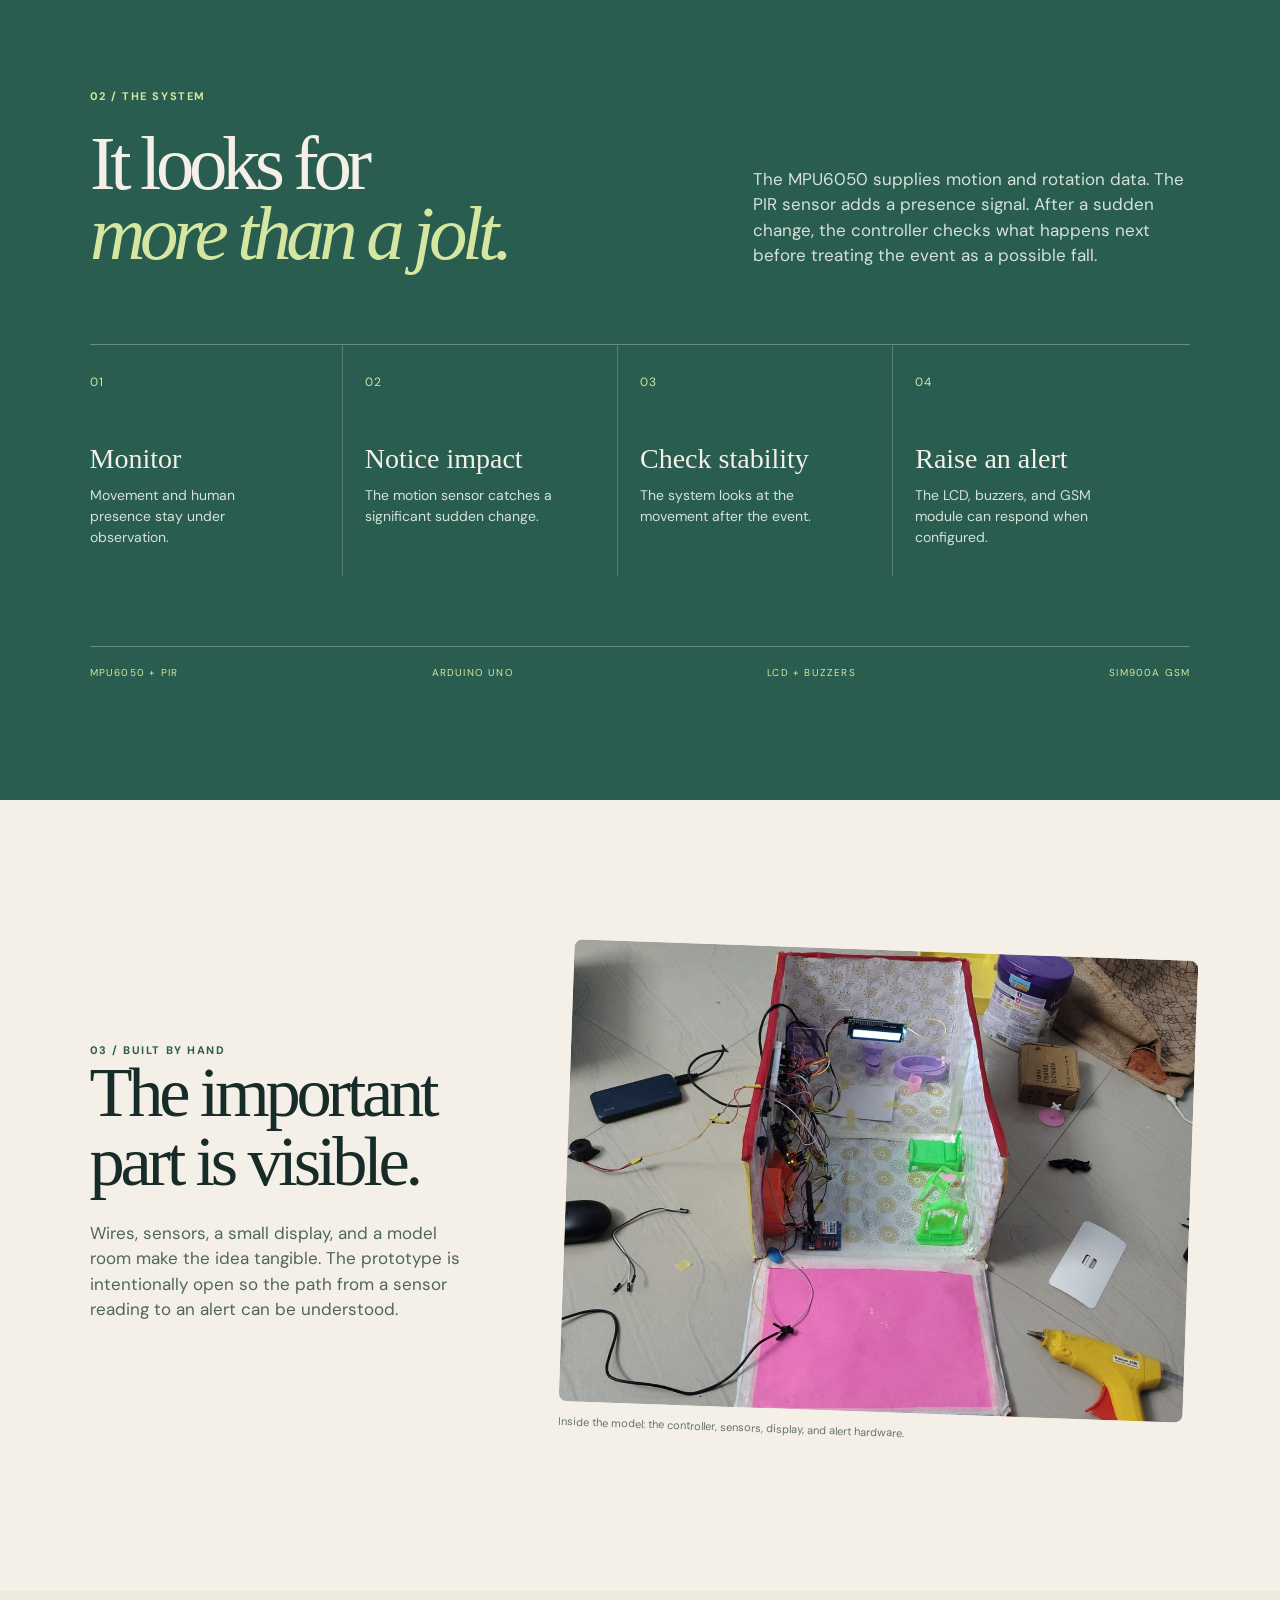
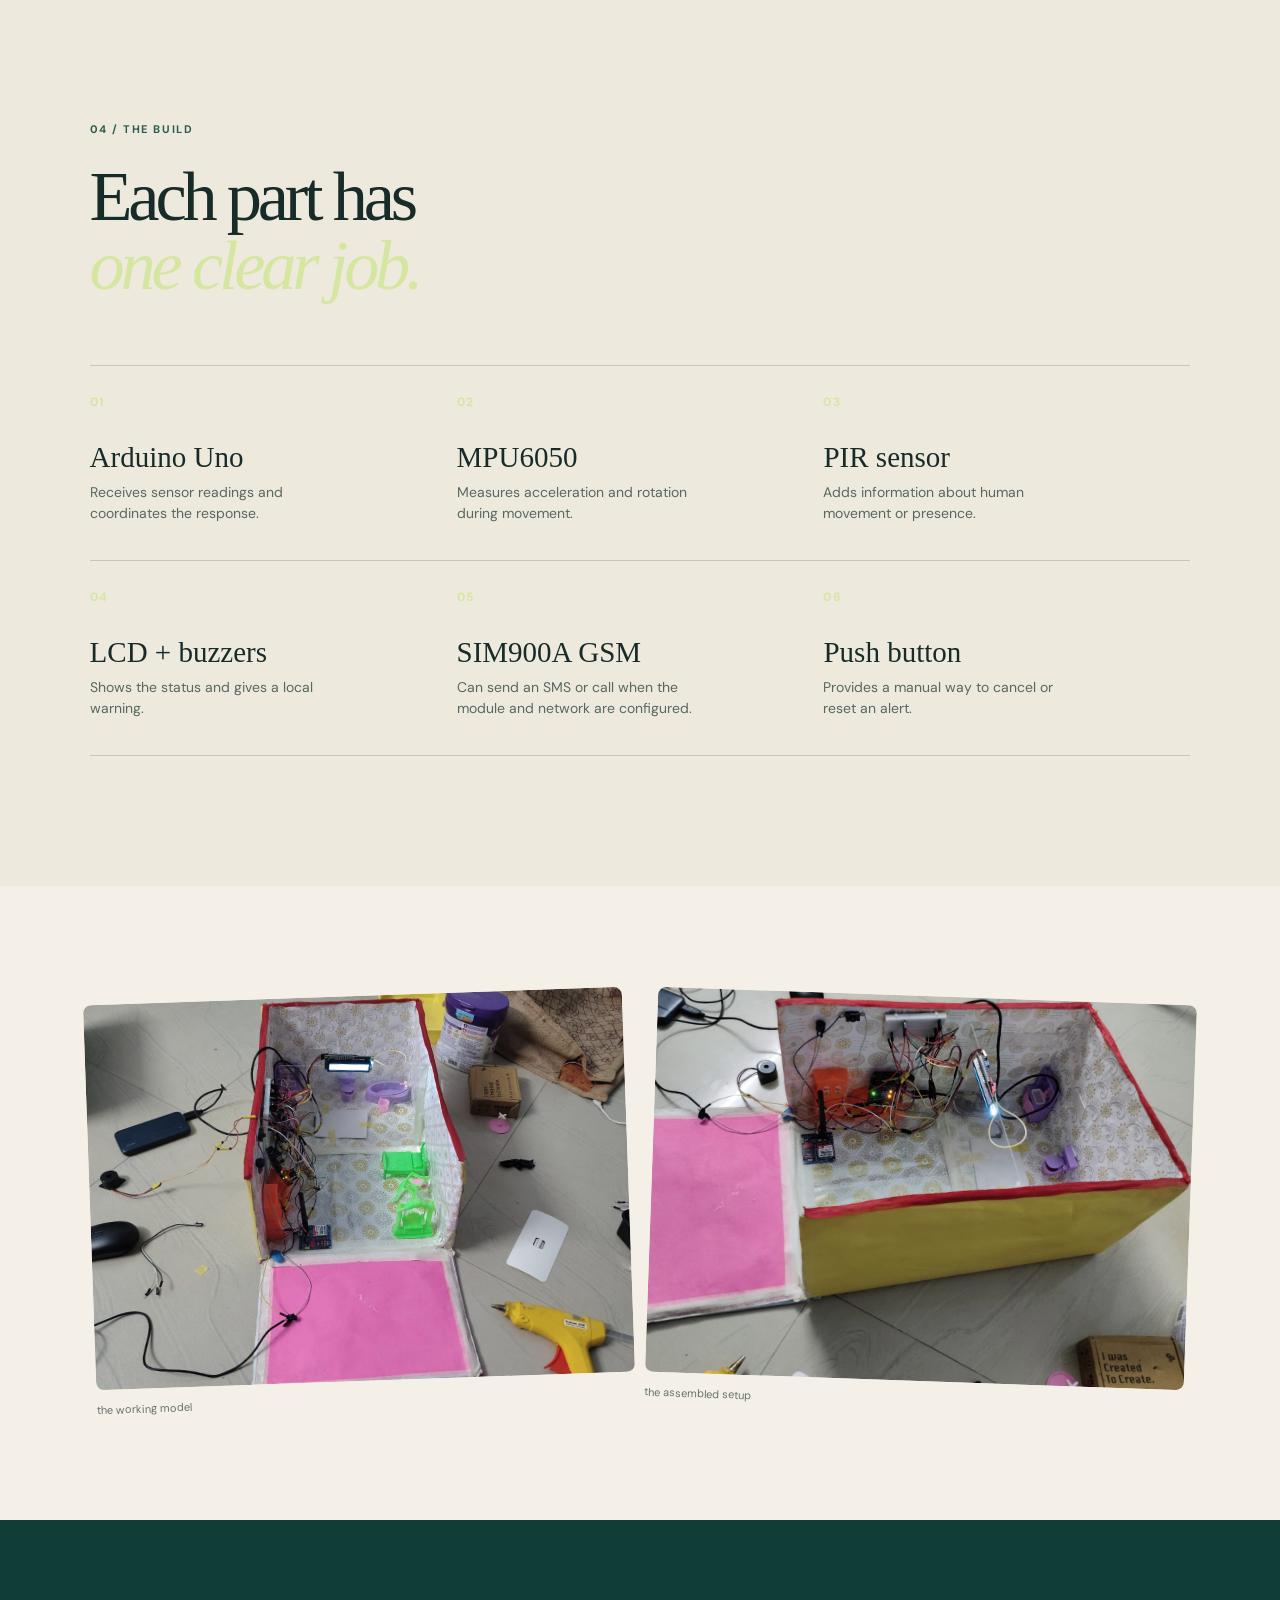
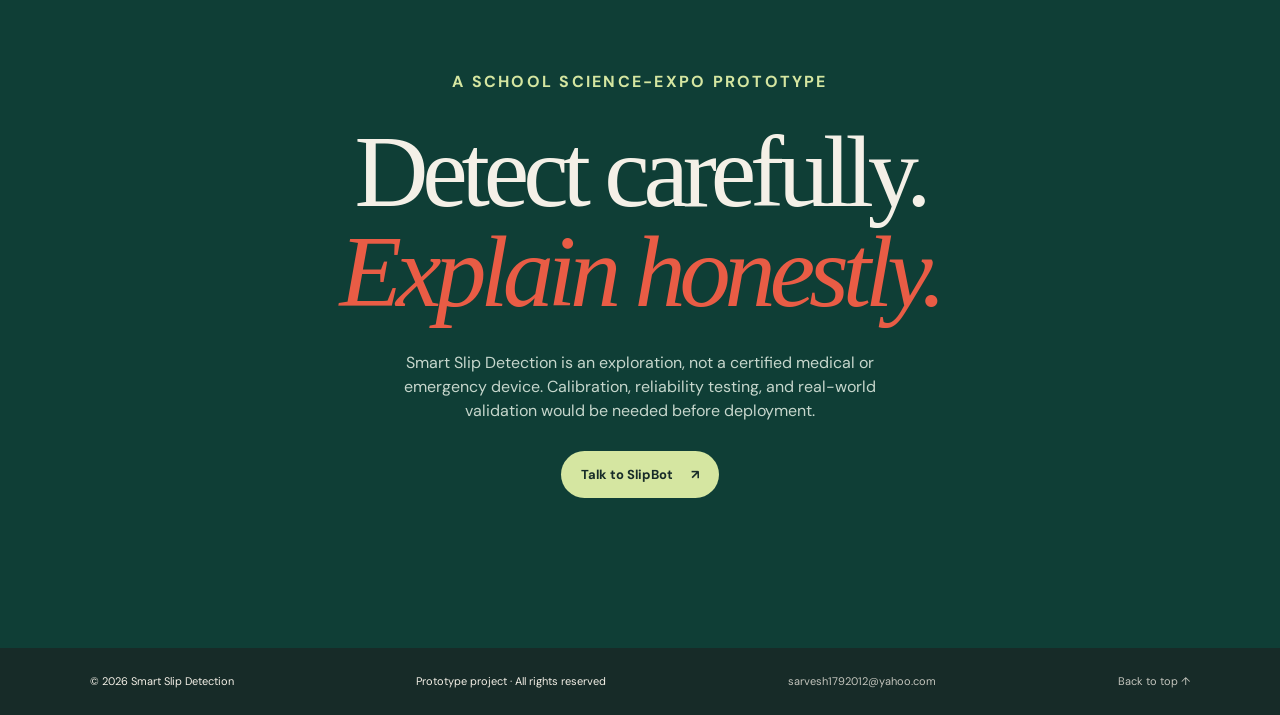
==== commit 3c54a4a7: "Improve SlipBot interaction and loading UI" ====
--- a/index.html
+++ b/index.html
@@ -13,7 +13,8 @@
 .ai-header{background:var(--green);padding:13px 14px}.ai-header-info h3{font-size:21px}.ai-live-text{display:none}.ai-system-status{padding:8px 14px;font-size:9px}.chat-messages{padding:16px 14px}.bot-message{padding:13px}.bot-message-content{animation:slipbot-reply .18s ease-out both}
 .ai-input-area{padding:10px}.ai-input-wrapper{min-height:44px}.ai-input-wrapper textarea{width:100%;max-height:150px;min-height:42px;resize:none;border:0;outline:0;background:transparent;padding:11px 4px;color:var(--ink);font:14px/1.45 var(--sans);overflow-y:auto}.ai-send-button{flex:0 0 44px;min-height:44px}.thinking-dots i{animation:slipbot-pulse 1s ease-in-out infinite}.thinking-dots i:nth-child(2){animation-delay:.14s}.thinking-dots i:nth-child(3){animation-delay:.28s}
 .ai-input-wrapper textarea{flex:1;min-width:0}
-@keyframes slipbot-enter{from{opacity:0;transform:translateY(8px) scale(.99)}to{opacity:1;transform:translateY(0) scale(1)}}@keyframes slipbot-reply{from{opacity:.7}to{opacity:1}}@keyframes slipbot-pulse{0%,60%,100%{opacity:.35;transform:translateY(0)}30%{opacity:1;transform:translateY(-2px)}}
+.ai-header-action,.ai-fullscreen-button,.ai-close-button,.ai-suggestion,.ai-send-button{touch-action:manipulation}.ai-header-action:focus-visible,.ai-fullscreen-button:focus-visible,.ai-close-button:focus-visible,.ai-suggestion:focus-visible,.ai-send-button:focus-visible{outline:2px solid var(--lime);outline-offset:2px}.ai-header-action:hover,.ai-fullscreen-button:hover,.ai-close-button:hover{color:var(--lime);transform:translateY(-1px)}.ai-header-action.is-pressed,.ai-fullscreen-button.is-pressed,.ai-close-button.is-pressed,.ai-suggestion.is-pressed,.ai-send-button.is-pressed{animation:slipbot-press .26s ease}.ai-send-button:disabled{cursor:wait;opacity:.75}.ai-window.is-busy .ai-avatar{animation:slipbot-spin 1.4s linear infinite}.thinking-bubble{display:inline-flex;align-items:center;gap:8px;width:fit-content;max-width:100%;min-height:38px;padding:9px 11px;border:1px solid rgba(40,93,79,.16);border-radius:999px;background:rgba(213,230,161,.34);color:var(--green);font-size:12px;font-weight:700;white-space:nowrap;box-shadow:0 4px 12px rgba(23,43,40,.05)}.thinking-orb{width:8px;height:8px;flex:0 0 8px;border-radius:50%;background:var(--red);animation:slipbot-orb .9s ease-in-out infinite}.thinking-dots{display:flex;gap:3px;align-items:center}.thinking-dots i{display:block;width:4px;height:4px;border-radius:50%;background:var(--green)}
+@keyframes slipbot-enter{from{opacity:0;transform:translateY(8px) scale(.99)}to{opacity:1;transform:translateY(0) scale(1)}}@keyframes slipbot-reply{from{opacity:.7;transform:translateY(2px)}to{opacity:1;transform:translateY(0)}}@keyframes slipbot-pulse{0%,60%,100%{opacity:.35;transform:translateY(0)}30%{opacity:1;transform:translateY(-2px)}}@keyframes slipbot-orb{0%,100%{transform:scale(.75);opacity:.5}50%{transform:scale(1.18);opacity:1}}@keyframes slipbot-spin{to{transform:rotate(360deg)}}@keyframes slipbot-press{50%{transform:scale(.91)}100%{transform:scale(1)}}
 @media(max-width:520px){.ai-overlay{padding:10px;align-items:flex-end}.ai-window{width:100%;height:min(76dvh,620px);border-radius:16px}}
 @media(prefers-reduced-motion:reduce){.ai-window,.bot-message-content,.thinking-dots i{animation:none!important}}
 </style>
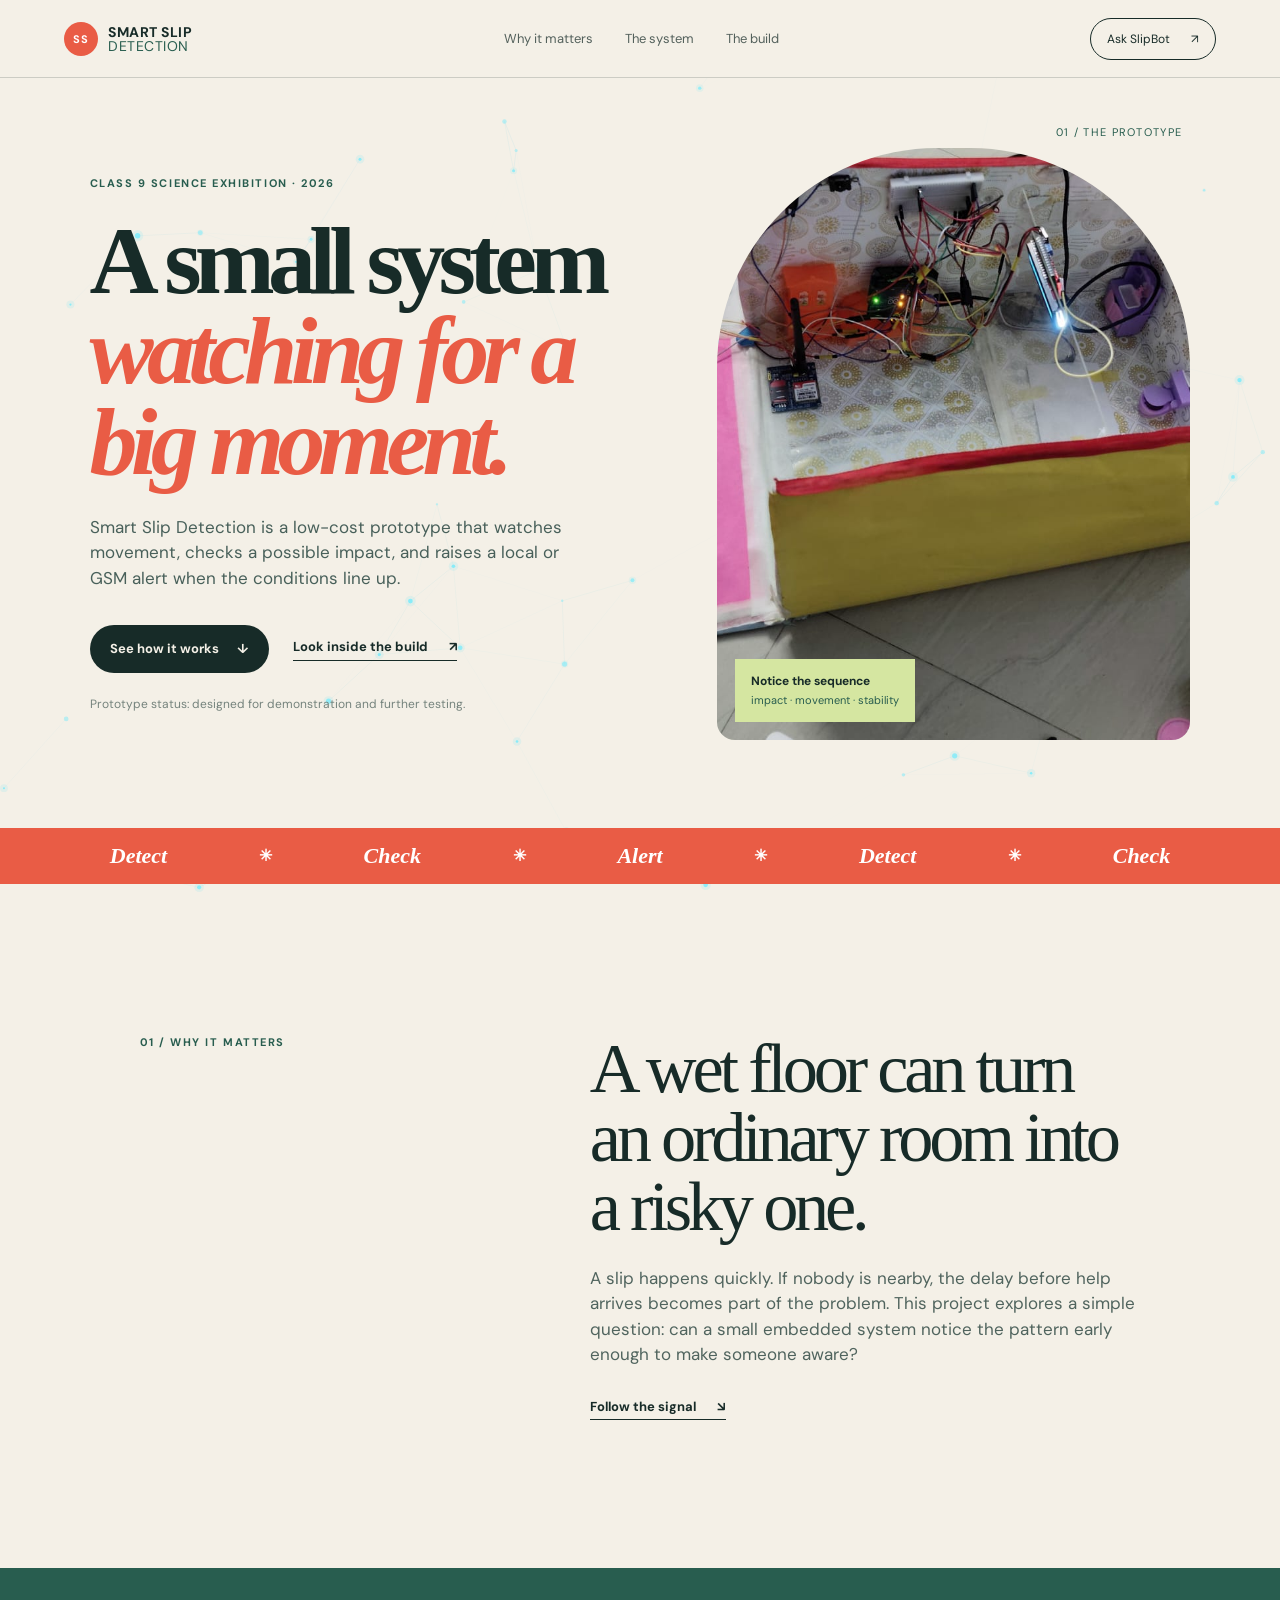
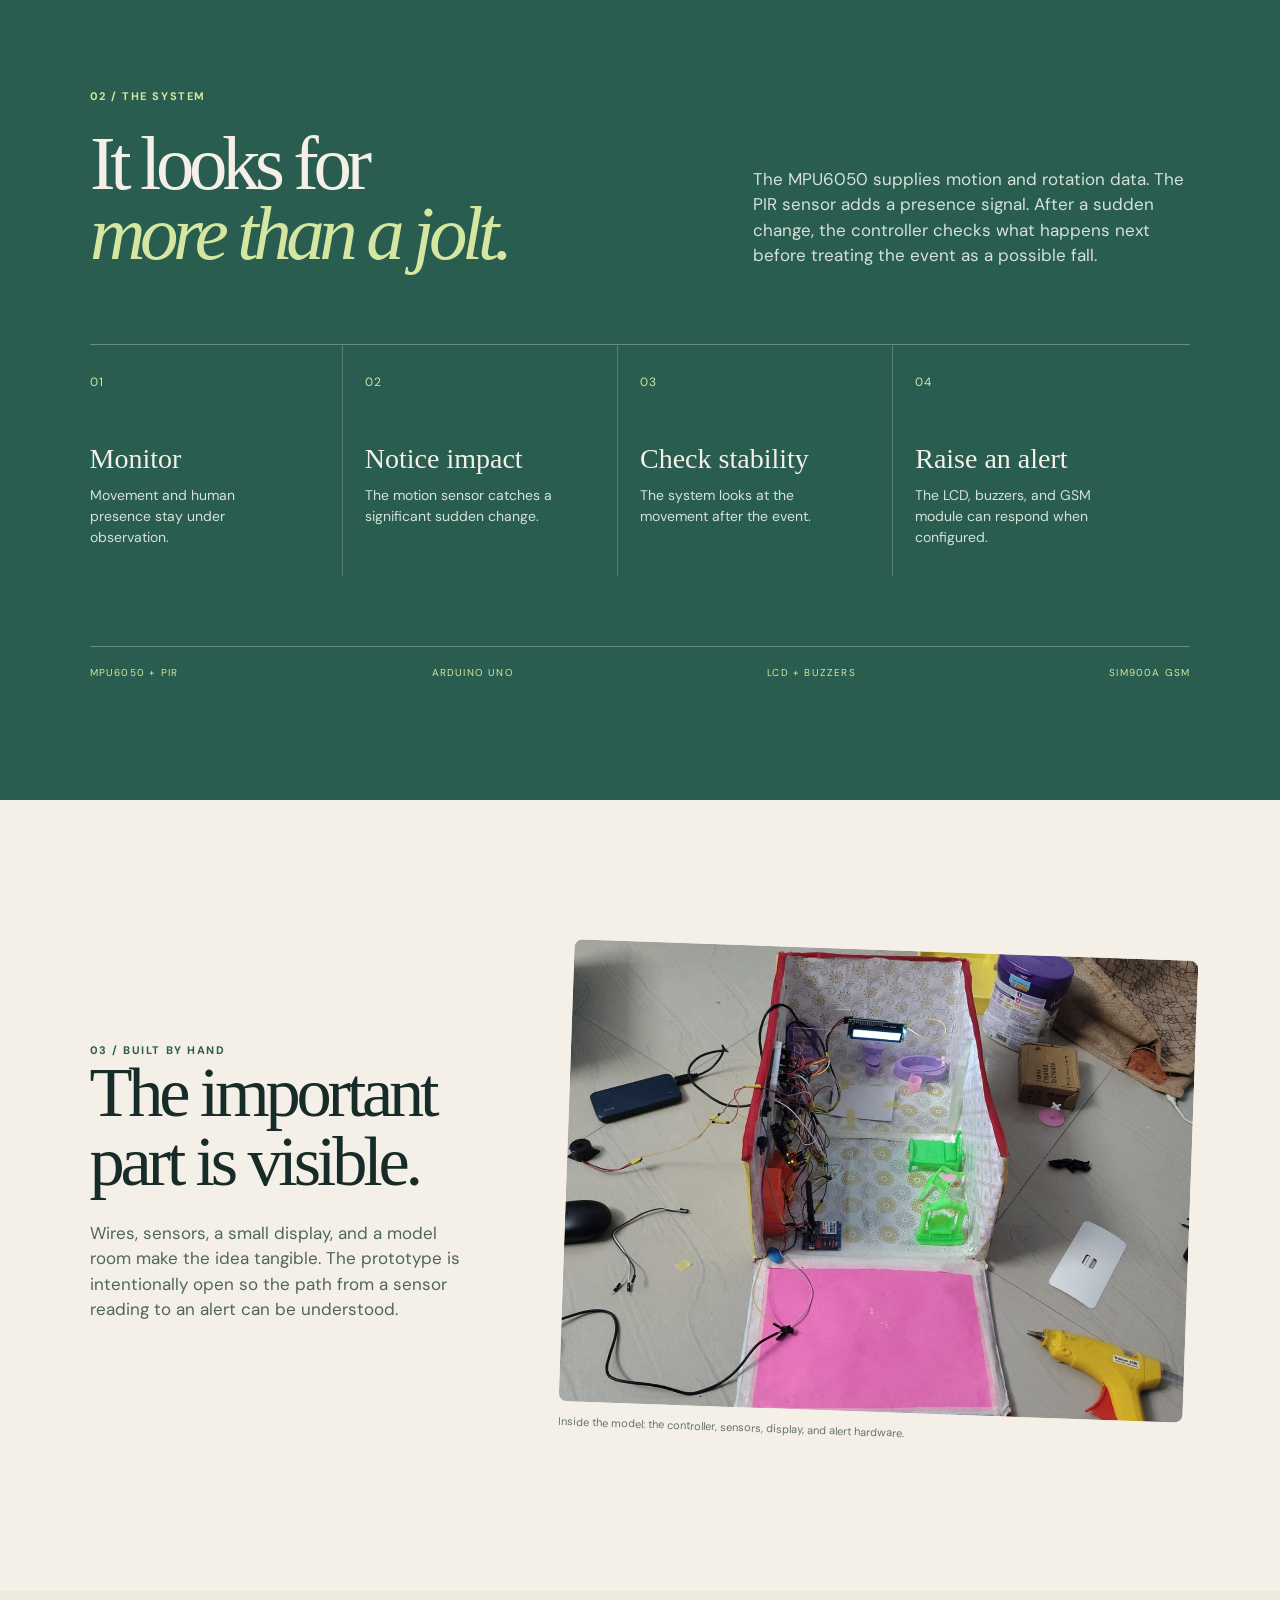
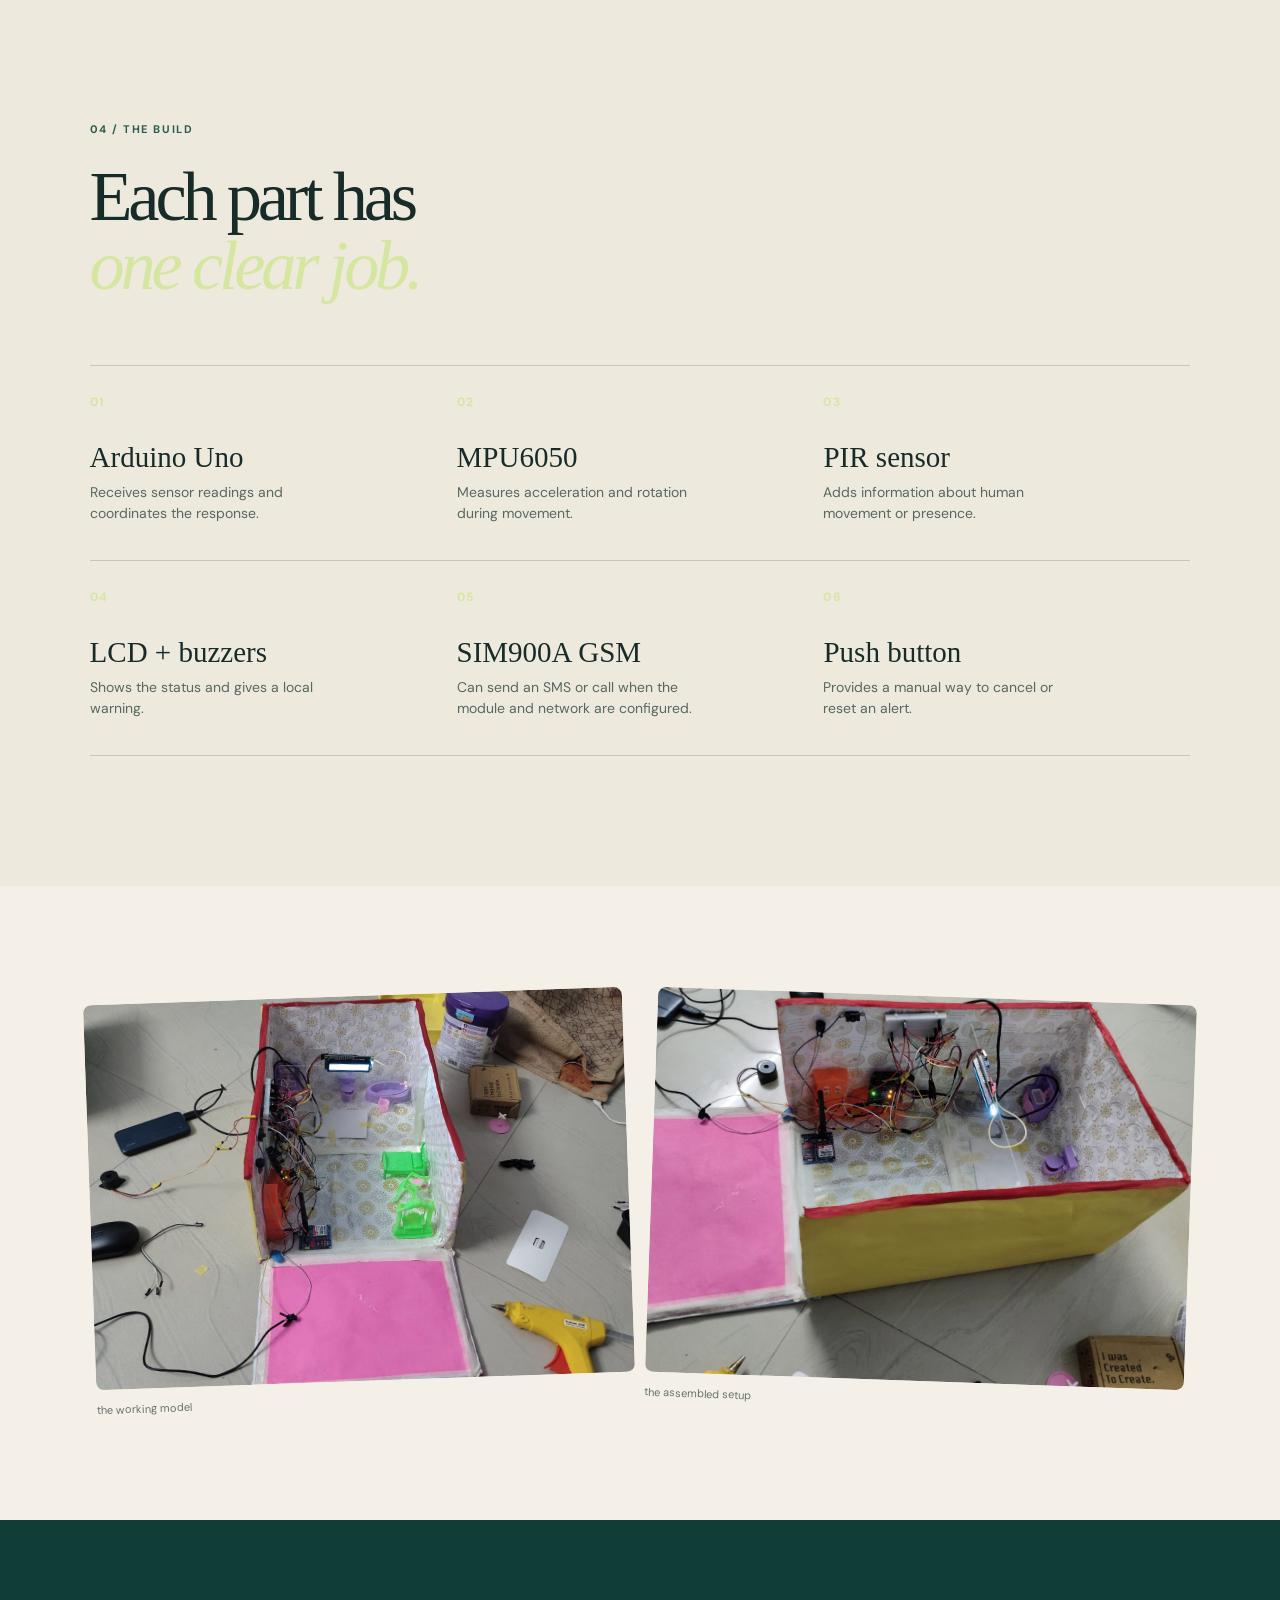
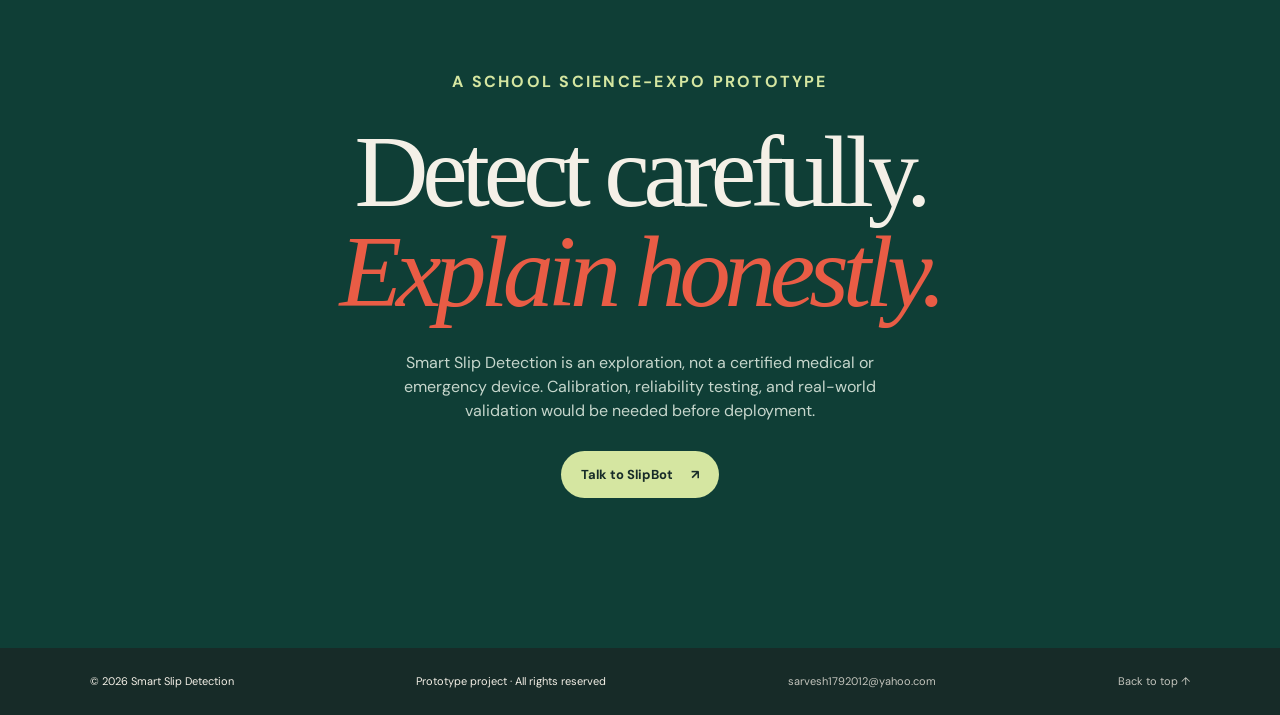
==== commit 76c026f6: "Fix SlipBot fullscreen layout" ====
--- a/index.html
+++ b/index.html
@@ -16,6 +16,7 @@
 .ai-header-action,.ai-fullscreen-button,.ai-close-button,.ai-suggestion,.ai-send-button{touch-action:manipulation}.ai-header-action:focus-visible,.ai-fullscreen-button:focus-visible,.ai-close-button:focus-visible,.ai-suggestion:focus-visible,.ai-send-button:focus-visible{outline:2px solid var(--lime);outline-offset:2px}.ai-header-action:hover,.ai-fullscreen-button:hover,.ai-close-button:hover{color:var(--lime);transform:translateY(-1px)}.ai-header-action.is-pressed,.ai-fullscreen-button.is-pressed,.ai-close-button.is-pressed,.ai-suggestion.is-pressed,.ai-send-button.is-pressed{animation:slipbot-press .26s ease}.ai-send-button:disabled{cursor:wait;opacity:.75}.ai-window.is-busy .ai-avatar{animation:slipbot-spin 1.4s linear infinite}.thinking-bubble{display:inline-flex;align-items:center;gap:8px;width:fit-content;max-width:100%;min-height:38px;padding:9px 11px;border:1px solid rgba(40,93,79,.16);border-radius:999px;background:rgba(213,230,161,.34);color:var(--green);font-size:12px;font-weight:700;white-space:nowrap;box-shadow:0 4px 12px rgba(23,43,40,.05)}.thinking-orb{width:8px;height:8px;flex:0 0 8px;border-radius:50%;background:var(--red);animation:slipbot-orb .9s ease-in-out infinite}.thinking-dots{display:flex;gap:3px;align-items:center}.thinking-dots i{display:block;width:4px;height:4px;border-radius:50%;background:var(--green)}
 @keyframes slipbot-enter{from{opacity:0;transform:translateY(8px) scale(.99)}to{opacity:1;transform:translateY(0) scale(1)}}@keyframes slipbot-reply{from{opacity:.7;transform:translateY(2px)}to{opacity:1;transform:translateY(0)}}@keyframes slipbot-pulse{0%,60%,100%{opacity:.35;transform:translateY(0)}30%{opacity:1;transform:translateY(-2px)}}@keyframes slipbot-orb{0%,100%{transform:scale(.75);opacity:.5}50%{transform:scale(1.18);opacity:1}}@keyframes slipbot-spin{to{transform:rotate(360deg)}}@keyframes slipbot-press{50%{transform:scale(.91)}100%{transform:scale(1)}}
 @media(max-width:520px){.ai-overlay{padding:10px;align-items:flex-end}.ai-window{width:100%;height:min(76dvh,620px);border-radius:16px}}
+.ai-overlay.fullscreen{align-items:stretch;justify-content:stretch;padding:0}.ai-overlay.fullscreen .ai-window{width:100%;height:100vh;height:100dvh;max-width:none;max-height:none;border-radius:0}
 @media(prefers-reduced-motion:reduce){.ai-window,.bot-message-content,.thinking-dots i{animation:none!important}}
 </style>
 </head>
